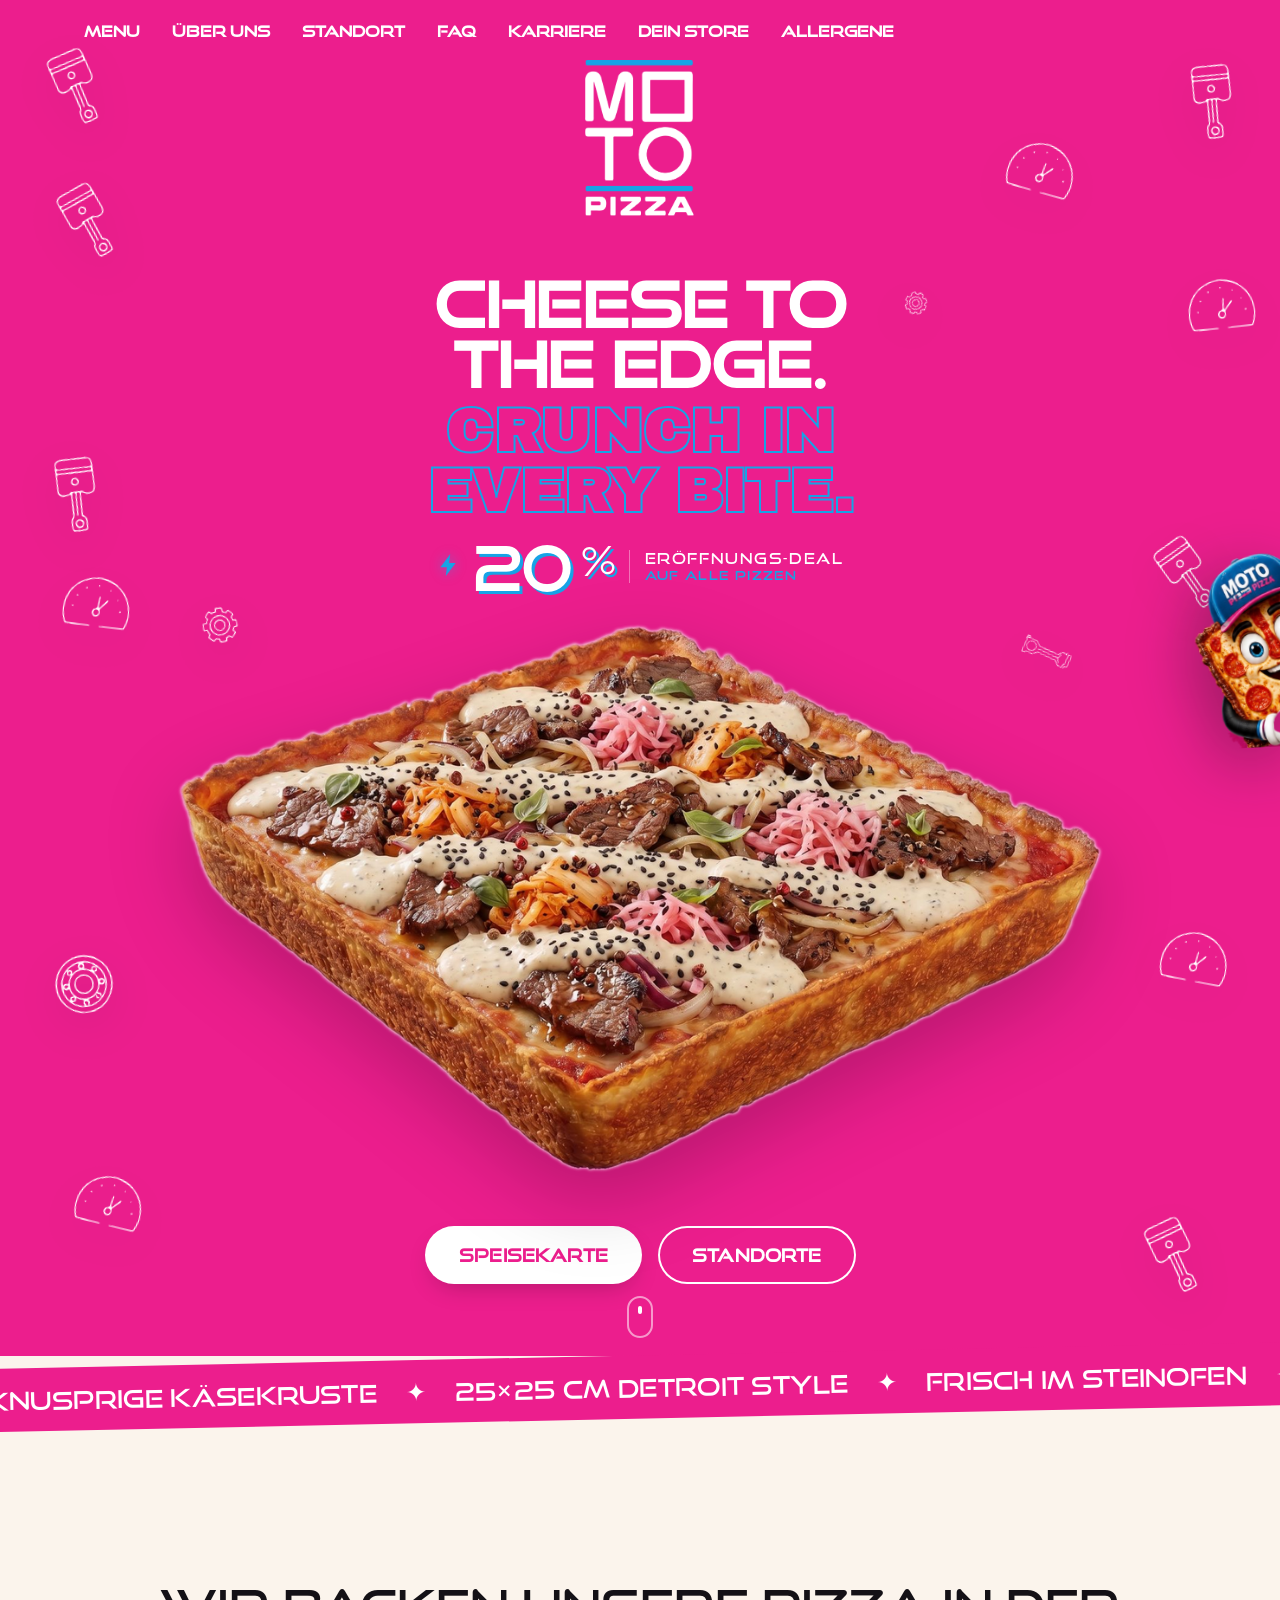
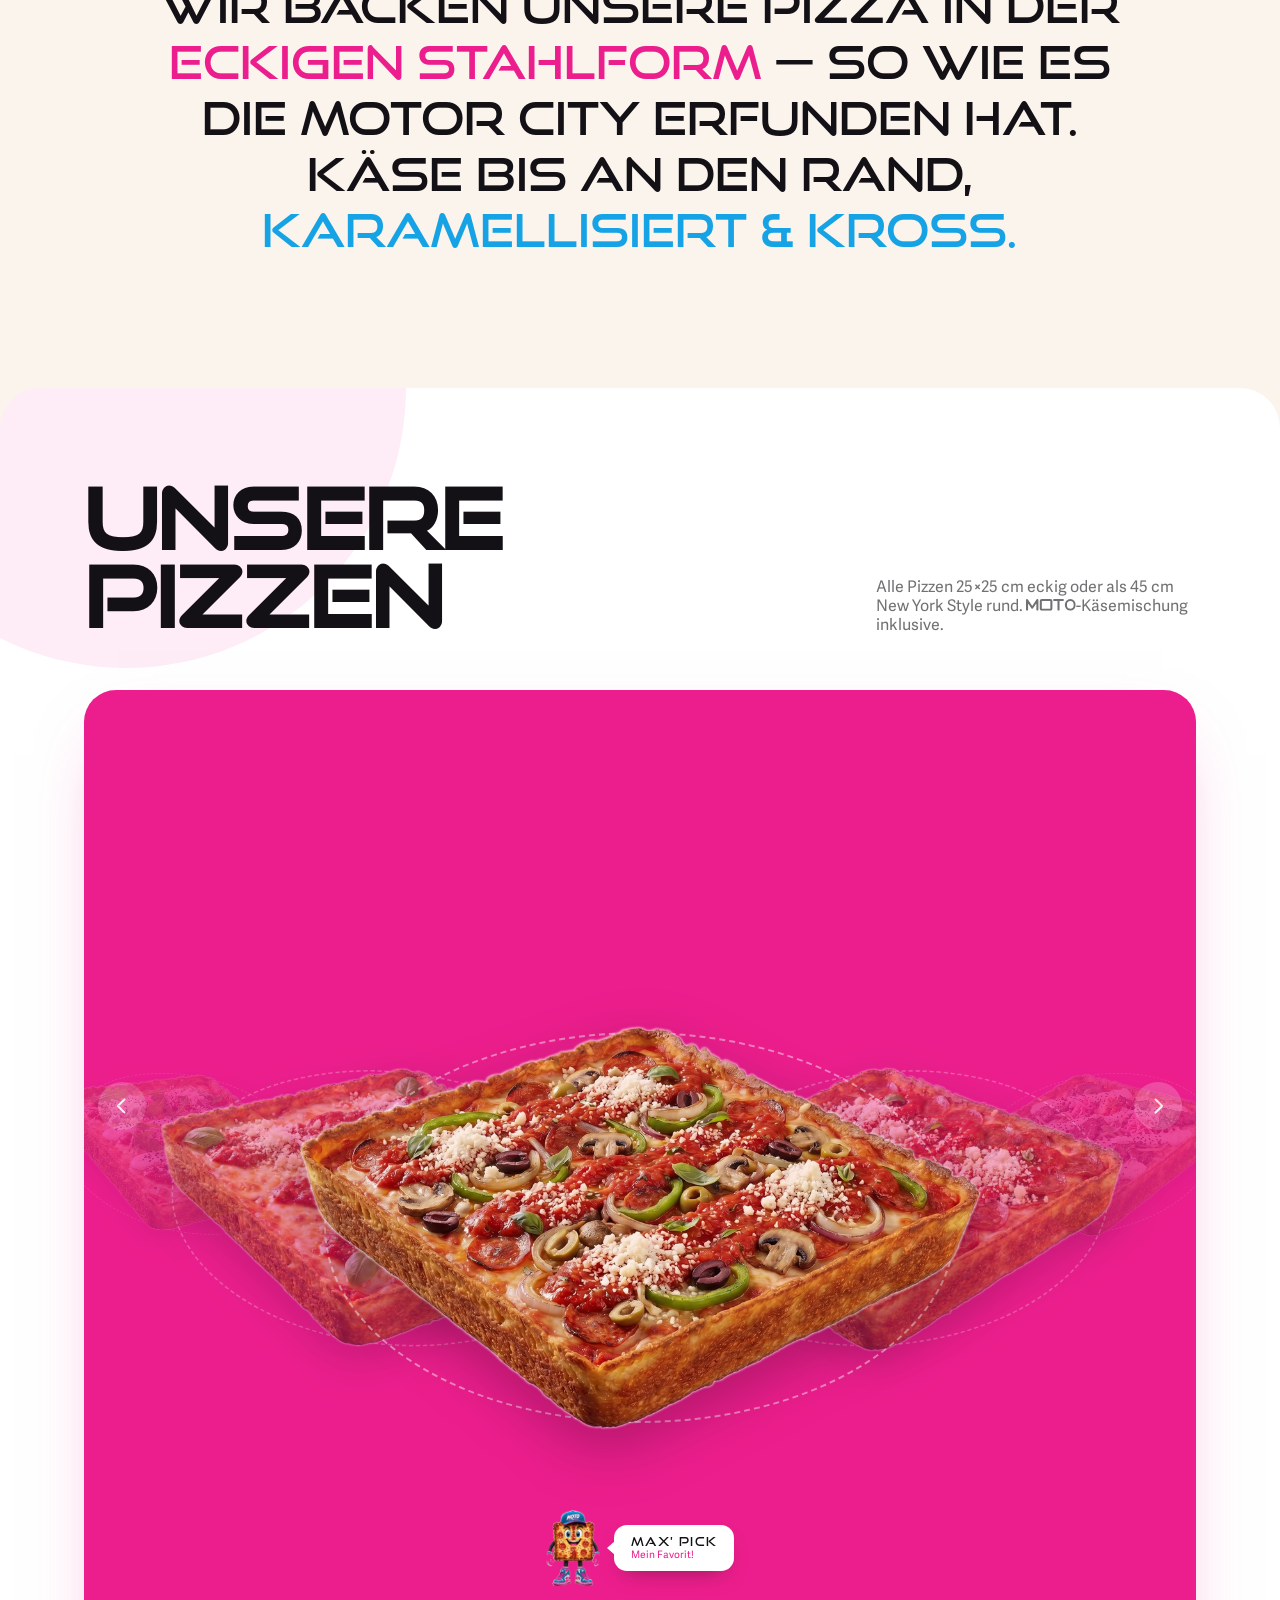
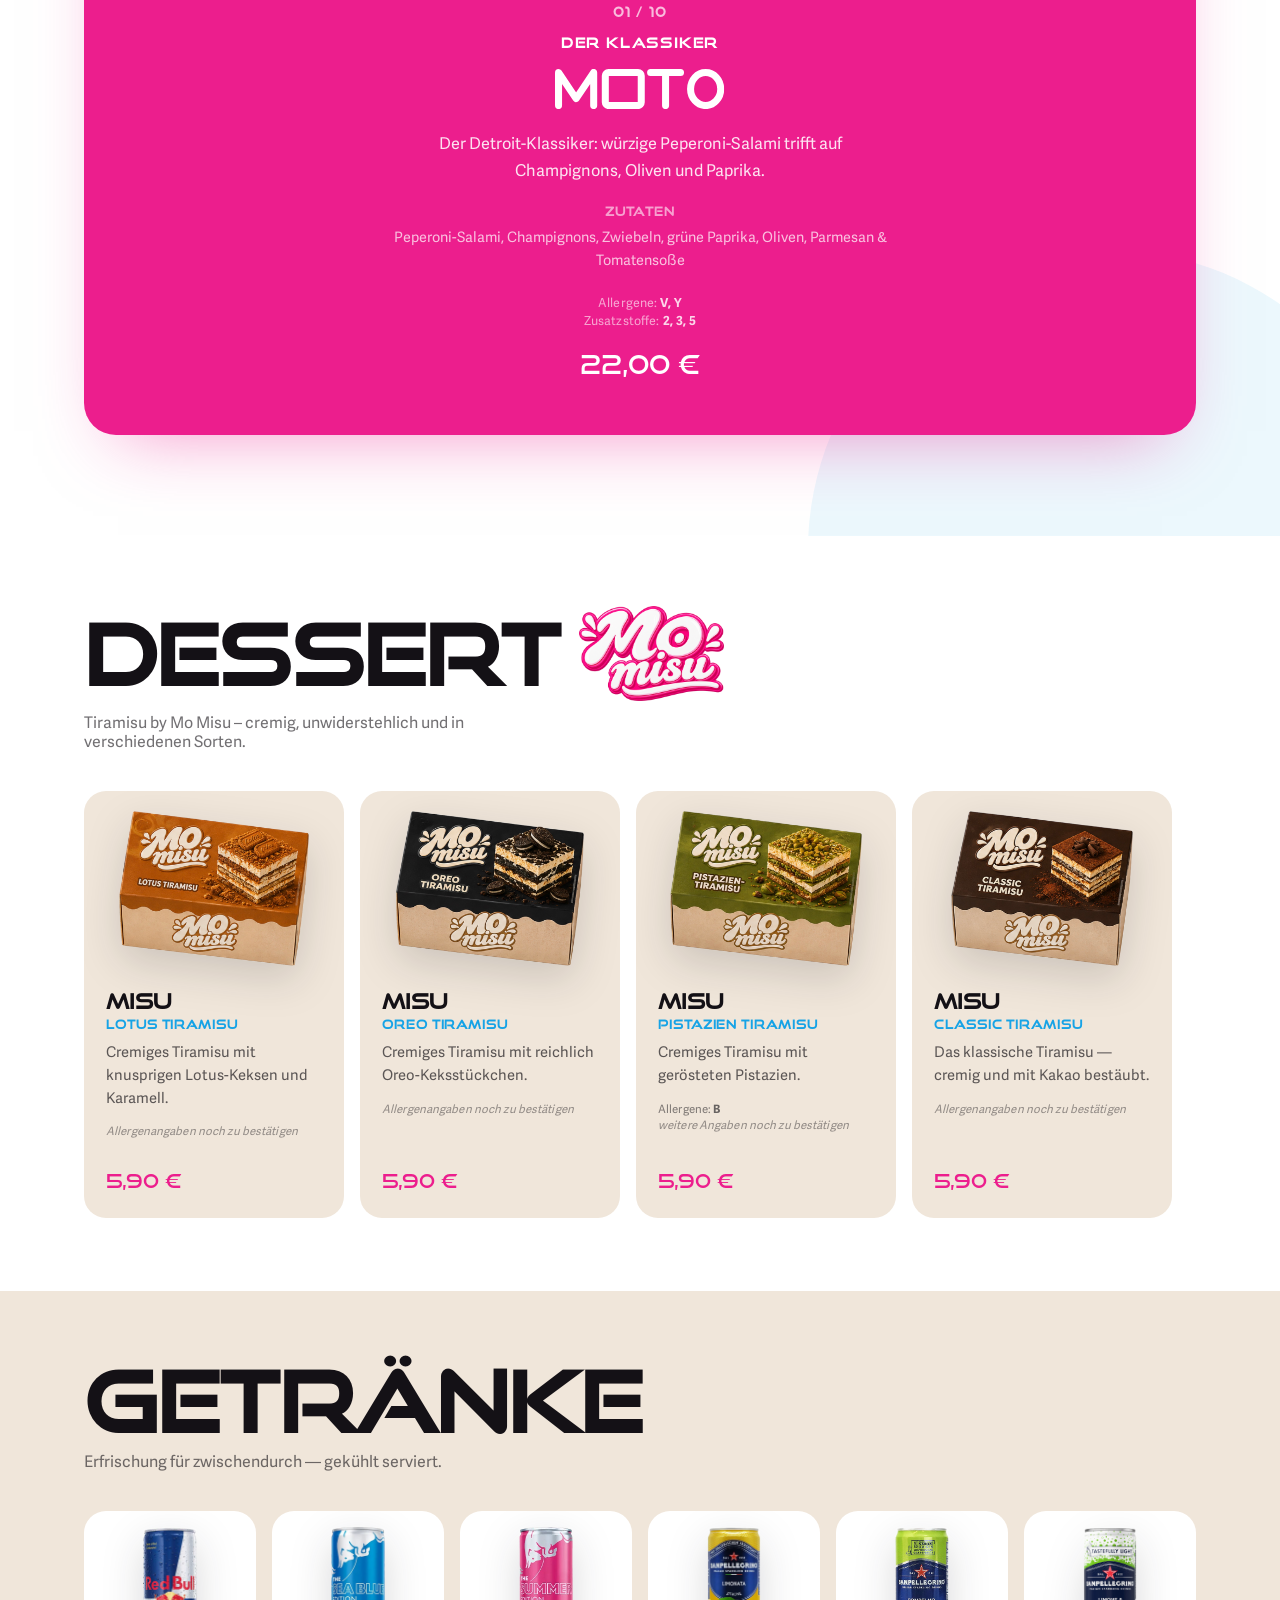
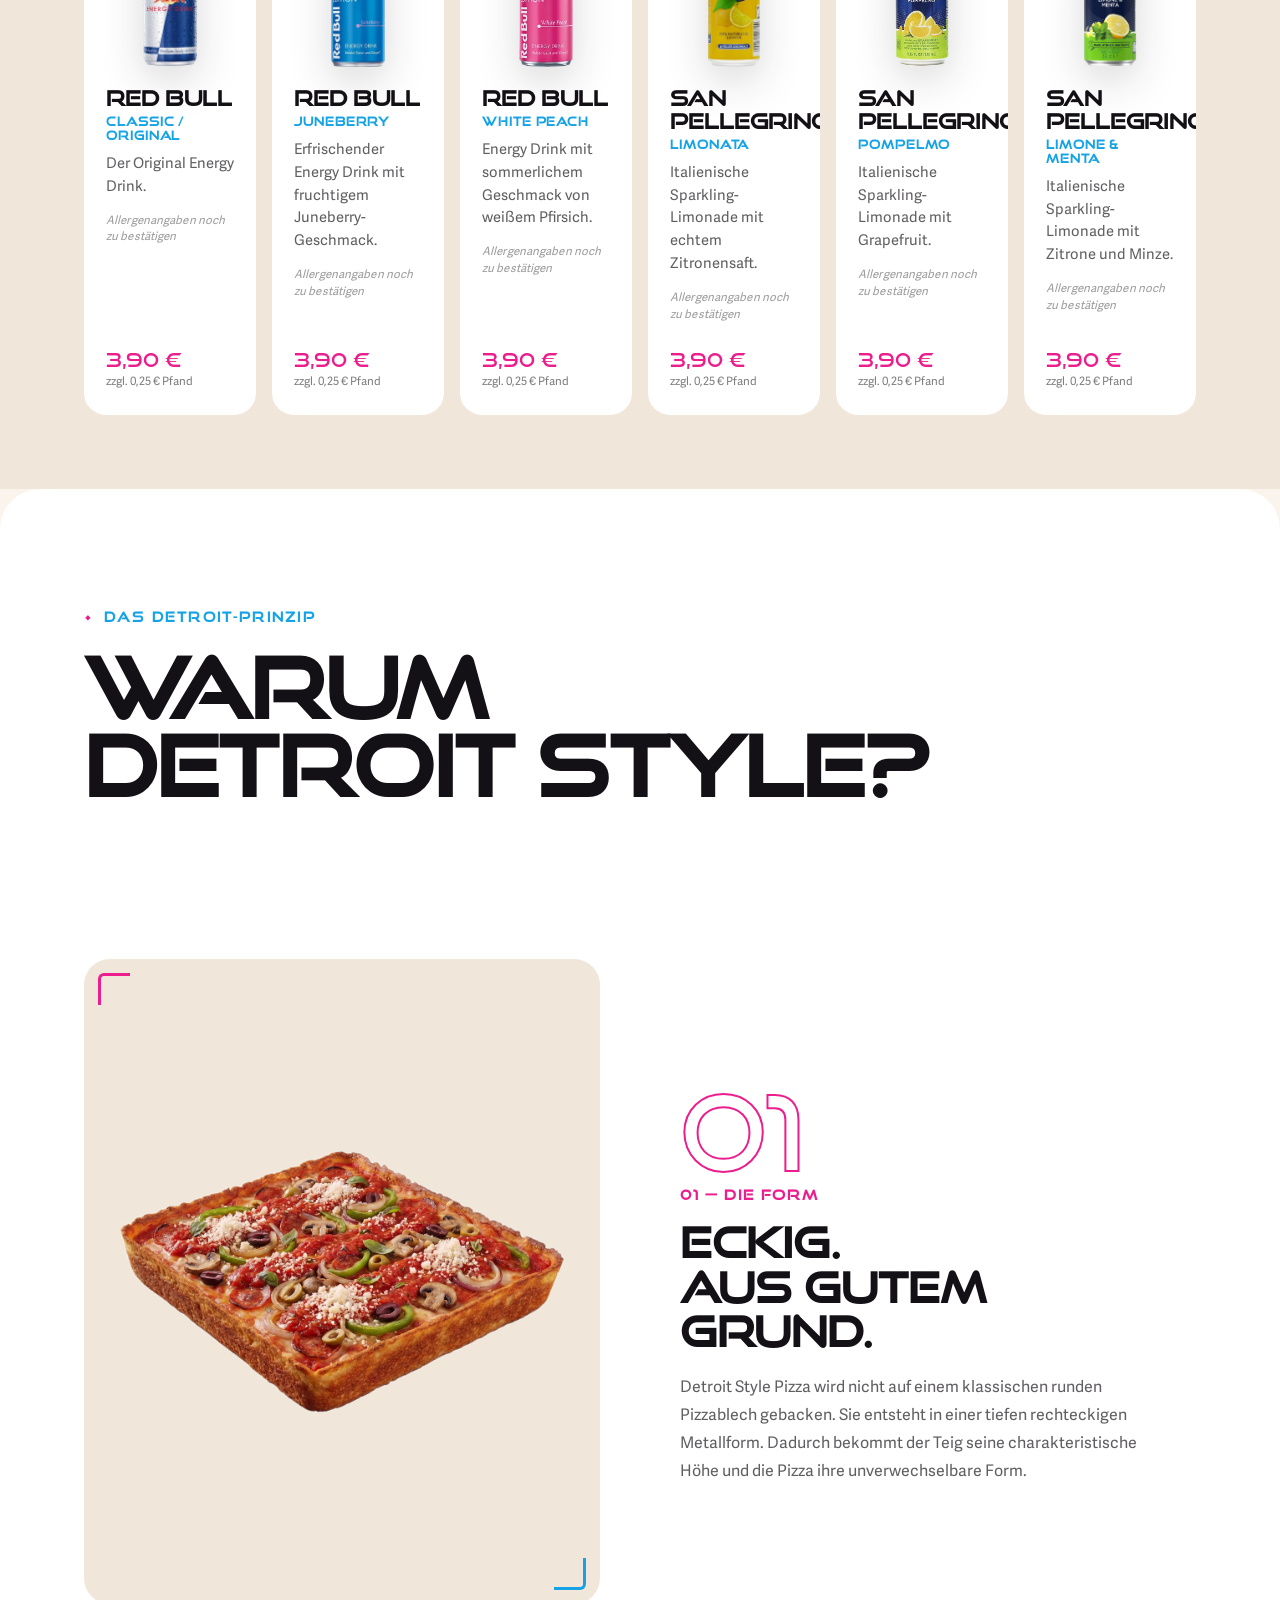
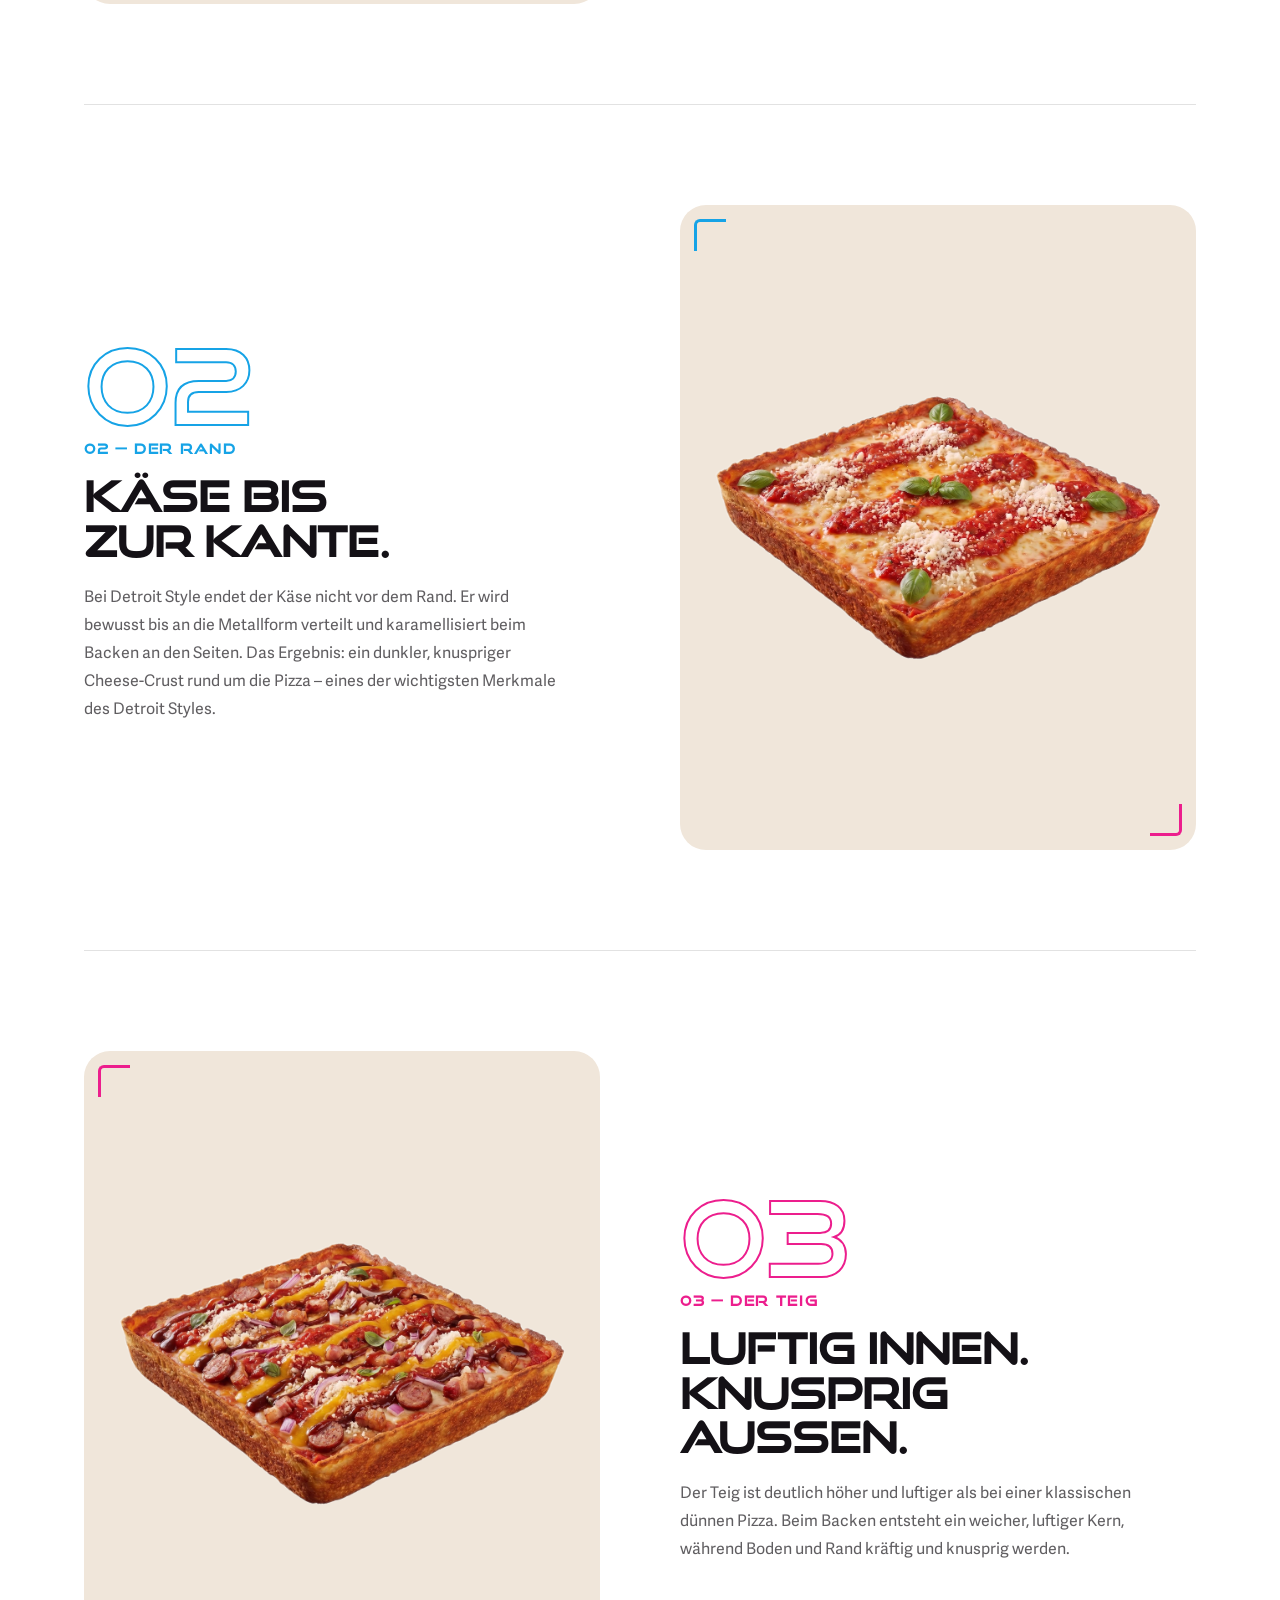
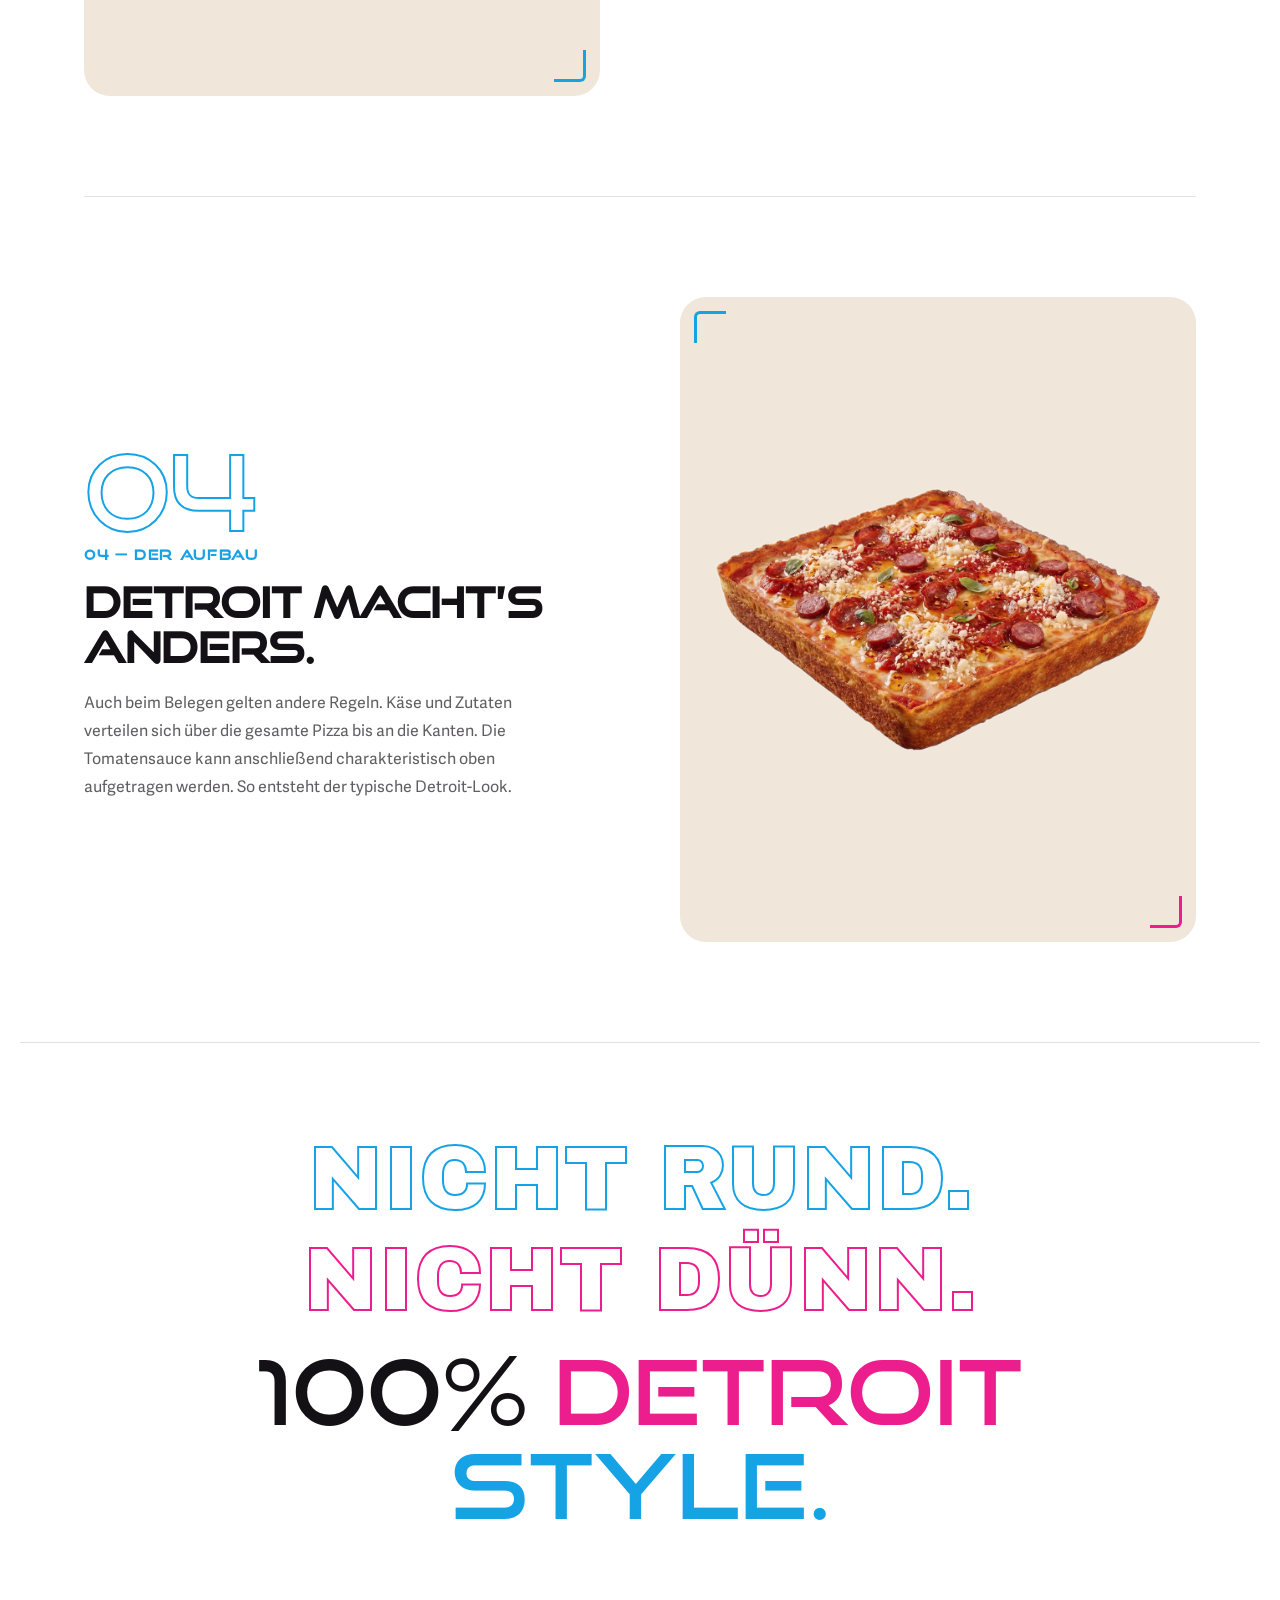
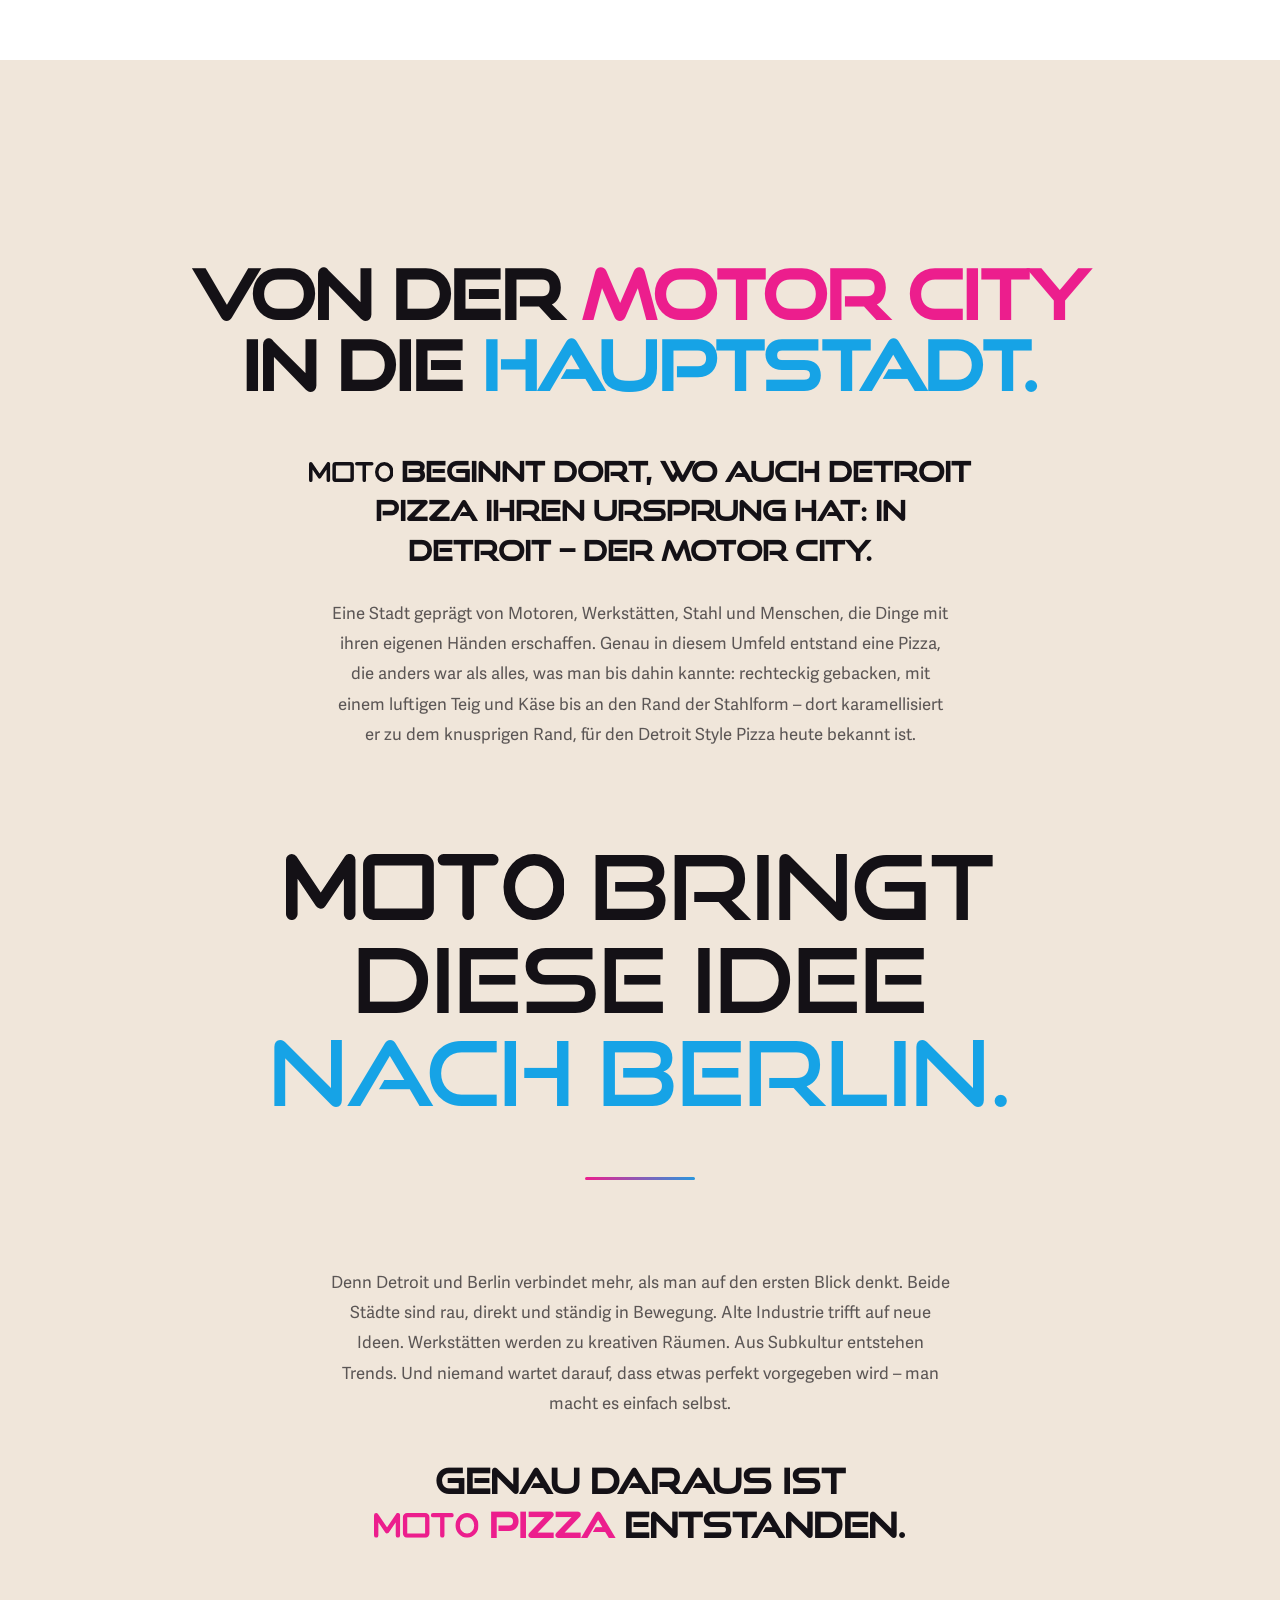
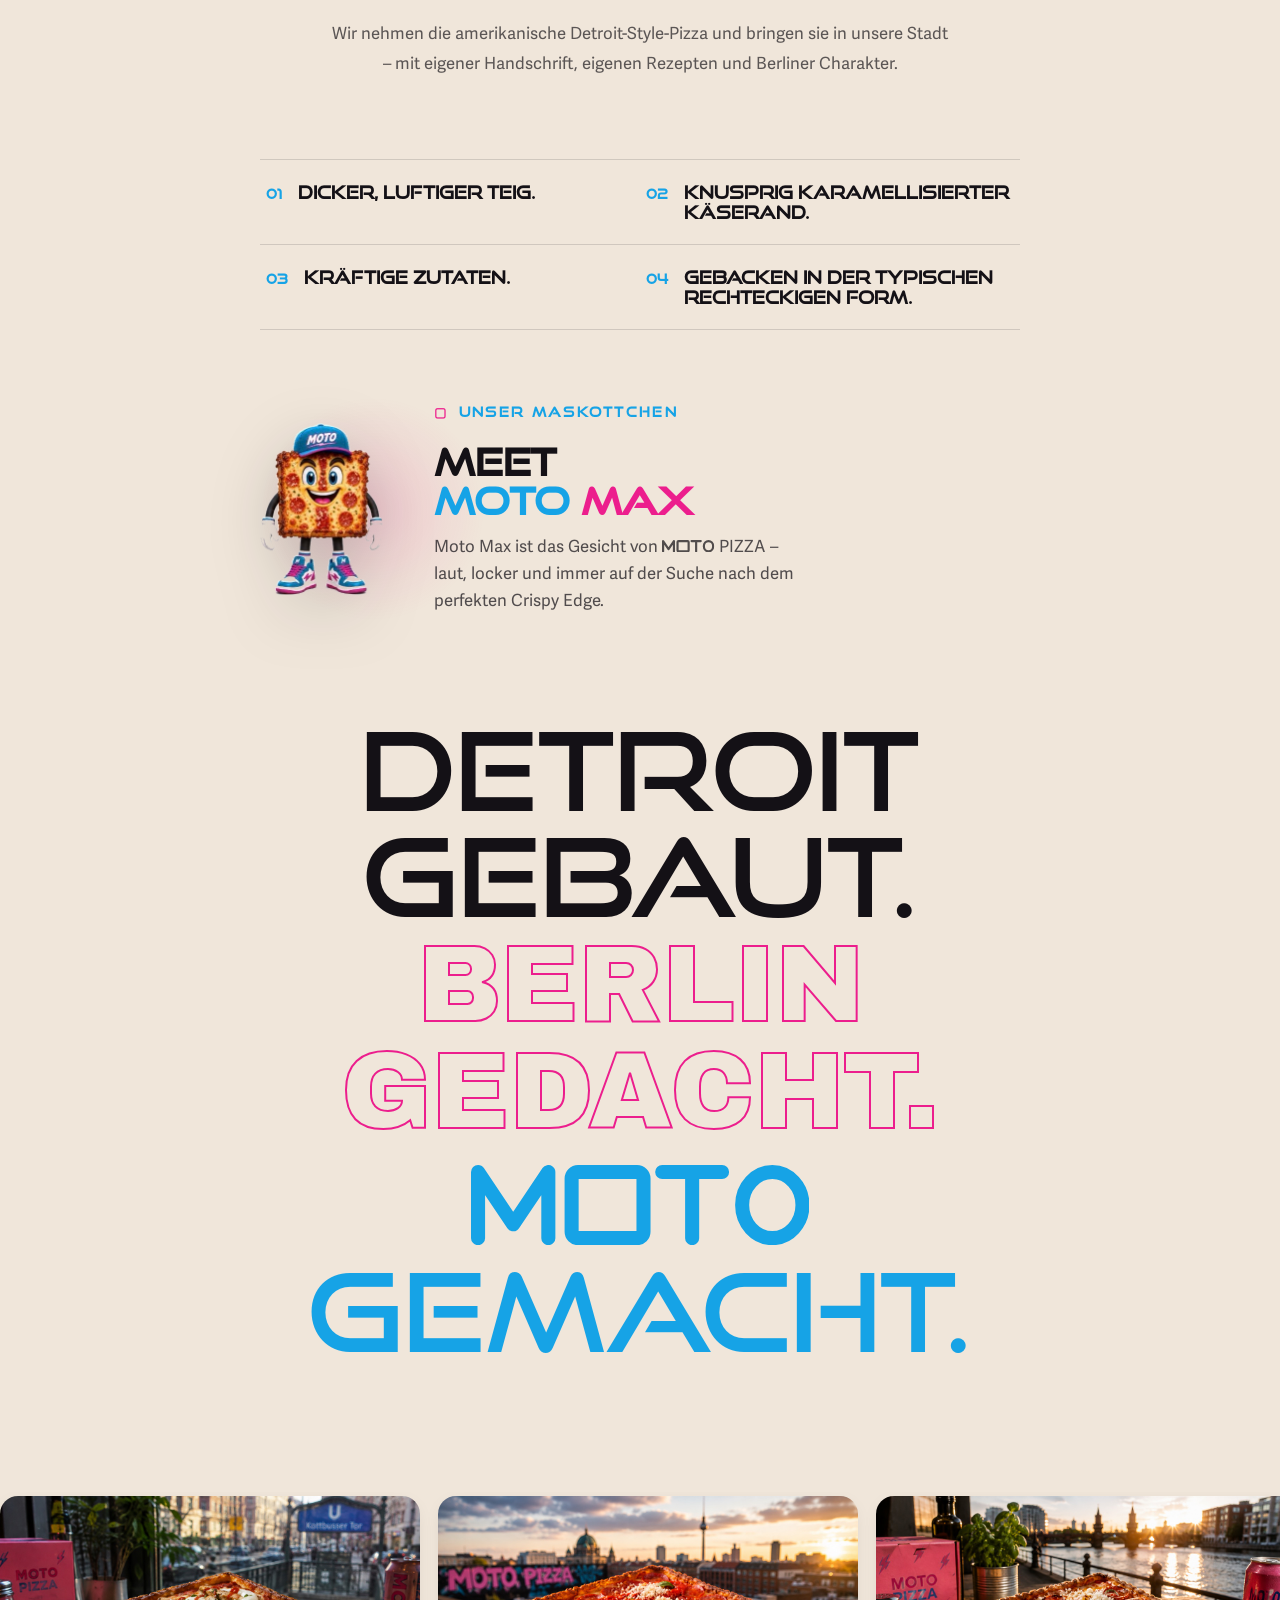
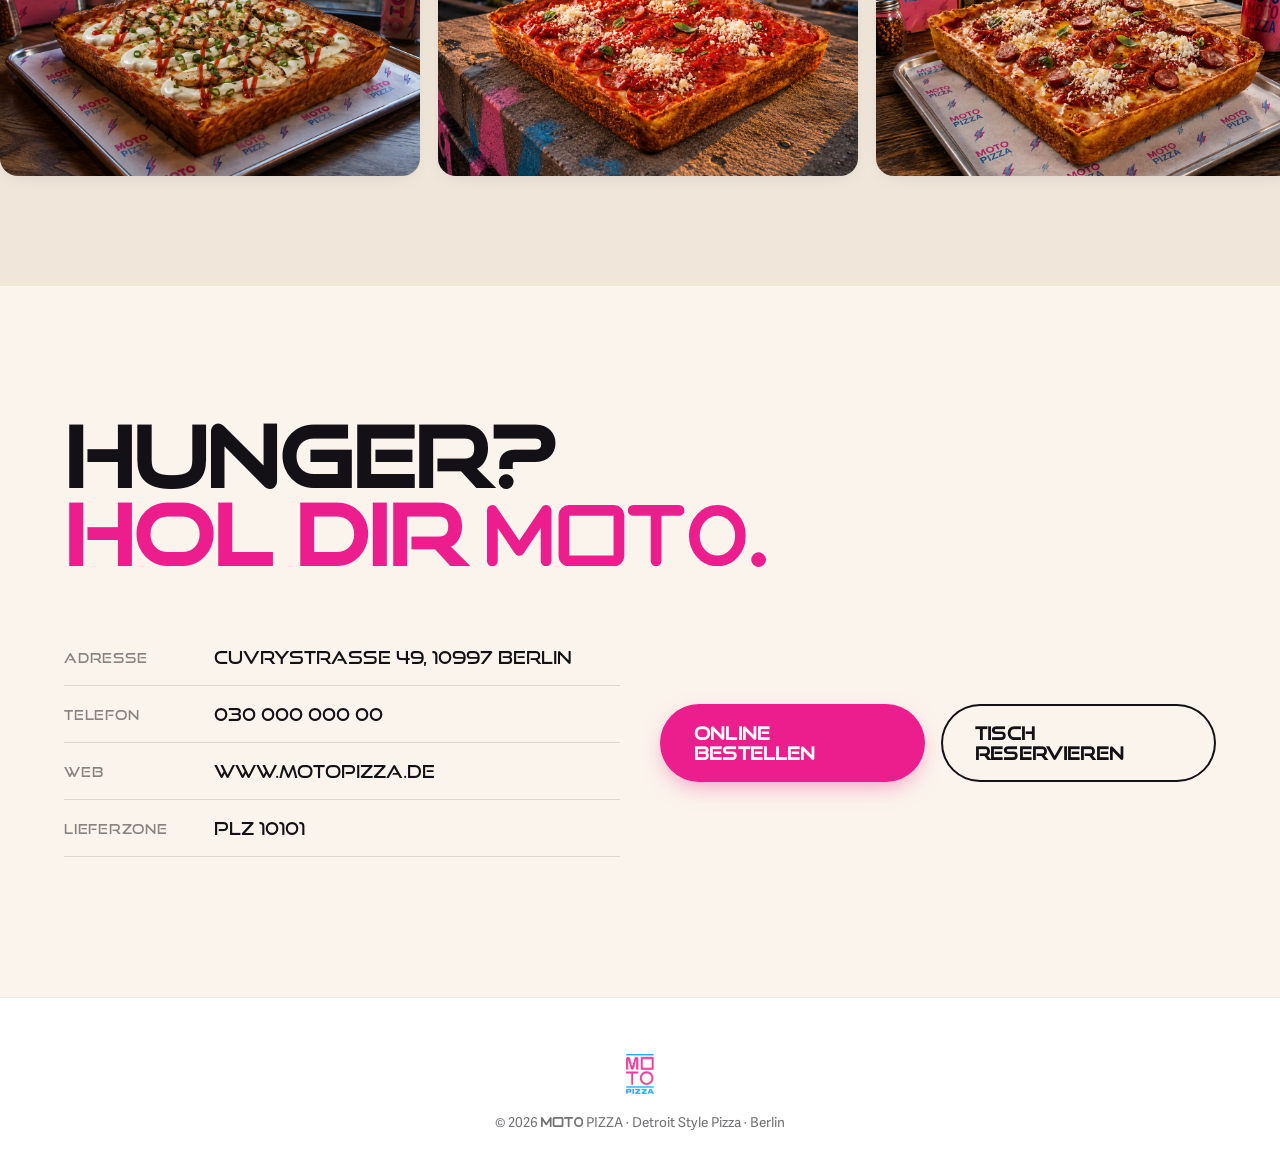
==== index.html @ 5ce0e80d "Top Seller als zentrale Markierung; Max' Pick fuehrt dorthin data/menu.js bekommt ein einziges Feld " ====
<!doctype html>
<html lang="de">
<head>
<meta charset="UTF-8" />
<meta name="viewport" content="width=device-width, initial-scale=1" />
<meta name="robots" content="noindex, nofollow" />
<title>MOTO PIZZA — Detroit Style Pizza, Berlin</title>
<link rel="icon" href="assets/images/logo.png" />

<!-- Original MOTO PIZZA brochure fonts (AdelleSansARA + Good Times) are
     loaded locally via @font-face in css/style.css — no external font
     service. -->
<link rel="stylesheet" href="css/style.css" />
</head>
<body>

<!-- ==========================================================================
     MOTO WORDMARK
     The brand's geometric logotype: monoline M, square O, T, circle O — the
     same construction as the printed MOTO mark. Defined once here and
     instanced with <use> wherever the word MOTO appears as copy, so every
     occurrence is drawn instead of typeset. Strokes use currentColor and the
     instance is sized in em (see .moto-mark in css/style.css), so each one
     inherits the colour and scale of whatever text surrounds it.
     ONE cut, used everywhere — no per-context variants. The mark is a logo,
     so it has to read identically in every position; only its overall size
     changes with the surrounding text.
     Coordinate system: cap height = 100 units (the OUTER contour spans the
     full 0–100, so the mark is exactly as tall as a capital letter), stroke
     centre lines inset by half the stroke.
     Proportions are taken from the supplied reference artwork, measured
     against its cap height: M 1.052, square O 1.072, T 0.922, circle O 0.928
     wide; gaps 0.115 / 0.058 / 0.075. That totals an aspect of 4.22 — the
     tight spacing of the reference, not letters strung out across a line.
     Stroke width 17.54 is the measured stem width of Good Times relative to
     its cap height (51/290.8) — the face that sets every headline, nav item,
     button and price here — so the mark carries real weight instead of
     reading as a thin outline.
     ========================================================================== -->
<svg width="0" height="0" style="position:absolute" aria-hidden="true" focusable="false">
  <defs>
    <symbol id="moto-wordmark" viewBox="0 0 422 100">
      <g fill="none" stroke="currentColor" stroke-width="17.54" stroke-linecap="round" stroke-linejoin="round">
        <!-- M: vertical outer stems, V dipping to 74% of cap height -->
        <path d="M8.77 91.23 V8.77 L52.6 74 L96.43 8.77 V91.23" />
        <!-- O as a rounded square -->
        <rect x="125.47" y="8.77" width="89.66" height="82.46" rx="8" />
        <!-- T: top bar + centred stem -->
        <path d="M238.47 8.77 H313.13 M275.8 8.77 V91.23" />
        <!-- O as a circle -->
        <ellipse cx="375.8" cy="50" rx="37.63" ry="41.23" />
      </g>
    </symbol>
  </defs>
</svg>

<!-- ==========================================================================
     NAV
     ========================================================================== -->
<header class="nav" data-section="nav">
  <div class="nav__inner">
    <nav class="nav__links" aria-label="Hauptnavigation">
      <a href="#menu">Menu</a>
      <a href="#about">Über uns</a>
      <a href="#order">Standort</a>
      <a href="faq.html">FAQ</a>
      <a href="karriere.html">Karriere</a>
      <a href="dein-store.html">Dein Store</a>
      <!-- short label here on purpose: the full "Allergene & Zusatzstoffe"
           would push this bar to two rows on narrower desktops. The burger
           menu and the page itself carry the full name. Same shortening the
           other desktop links already use. -->
      <a href="allergene.html" title="Allergene &amp; Zusatzstoffe">Allergene</a>
    </nav>

    <button class="nav__burger" aria-label="Menü öffnen" aria-expanded="false" id="burgerBtn">
      <span></span><span></span><span></span>
    </button>
  </div>

  <div class="nav__mobile" id="mobileMenu">
    <a href="#menu">Menu</a>
    <a href="#about">Über uns</a>
    <a href="#order">Standort</a>
    <a href="faq.html">FAQ</a>
    <a href="karriere.html">Karriere</a>
    <a href="dein-store.html">Dein Store</a>
    <a href="allergene.html">Allergene &amp; Zusatzstoffe</a>
  </div>
</header>

<main id="top">

  <!-- ==========================================================================
       HERO
       ========================================================================== -->
  <section class="hero" data-section="hero">
    <!-- shared line-art icon set for the hero's decorative MOTO/mechanic pattern
         (see assets/source reference sheet) — defined once, instanced via
         <use> in each .hero__topping below so the markup below stays short.
         All white line-art, no fill except small accent dots, to match the
         reference sheet's pink-background/white-icon look. -->
    <svg width="0" height="0" style="position:absolute" aria-hidden="true">
      <defs>
        <!-- piston (Kolben) — traced 1:1 from the user's reference photo; scaled
             by geometric-mean-of-bbox (not just max-dimension) so its visual
             weight matches the other 4 icons despite the tall/narrow shape -->
        <g id="icon-piston" fill="var(--white)">
          <path d="M 57.90,9.25 C 57.64,9.28 56.77,9.50 55.96,9.76 C 53.31,10.55 49.91,11.48 48.22,11.88 C 47.31,12.09 46.35,12.36 46.10,12.45 C 45.84,12.56 45.01,12.82 44.25,13.01 C 43.50,13.21 42.50,13.52 42.04,13.71 C 41.58,13.89 40.47,14.17 39.55,14.30 C 38.65,14.43 37.48,14.70 36.97,14.93 C 36.47,15.15 35.73,15.39 35.33,15.46 C 34.39,15.64 31.58,16.57 30.88,16.94 C 30.59,17.10 30.24,17.23 30.11,17.23 C 29.83,17.23 28.39,18.19 27.99,18.65 C 27.82,18.83 27.42,19.48 27.06,20.09 C 26.49,21.12 26.46,21.31 26.49,22.78 C 26.51,23.96 26.62,24.62 26.90,25.27 C 27.12,25.75 27.34,26.49 27.40,26.89 C 27.56,28.20 27.88,29.47 28.15,30.01 C 28.30,30.29 28.61,31.28 28.85,32.22 C 29.09,33.16 29.50,34.55 29.76,35.30 C 30.02,36.06 30.44,37.52 30.70,38.53 C 30.96,39.54 31.44,41.20 31.73,42.22 C 32.04,43.23 32.41,44.63 32.58,45.35 C 32.73,46.05 33.02,47.10 33.22,47.66 C 33.41,48.21 33.74,49.35 33.92,50.20 C 34.13,51.03 34.42,52.03 34.61,52.42 C 35.01,53.26 36.56,54.76 37.32,55.03 C 37.63,55.16 38.02,55.31 38.18,55.40 C 38.90,55.77 40.60,55.83 41.65,55.49 C 43.11,55.05 44.25,54.52 44.25,54.30 C 44.25,54.20 44.42,54.11 44.62,54.11 C 45.14,54.11 46.32,53.50 47.05,52.84 C 48.16,51.90 48.49,51.79 48.88,52.29 C 49.60,53.21 50.13,54.63 50.43,56.32 C 50.60,57.28 50.91,58.48 51.09,59.00 C 51.30,59.50 51.59,60.58 51.74,61.40 C 51.89,62.21 52.26,63.65 52.57,64.59 C 52.86,65.53 53.10,66.47 53.10,66.71 C 53.12,66.93 53.25,67.44 53.40,67.85 C 53.56,68.26 53.93,69.58 54.23,70.78 C 54.52,72.00 54.91,73.14 55.06,73.31 C 55.45,73.73 55.45,75.67 55.08,76.37 C 54.93,76.65 54.67,77.13 54.50,77.44 C 54.34,77.73 54.21,78.29 54.21,78.66 C 54.21,79.41 54.69,81.98 54.97,82.69 C 55.06,82.95 55.21,83.62 55.30,84.17 C 55.39,84.74 55.67,85.65 55.92,86.20 C 56.18,86.75 56.66,87.82 56.99,88.56 C 57.49,89.70 57.73,89.98 58.41,90.38 L 59.23,90.86 L 60.55,90.57 C 61.27,90.40 62.23,90.22 62.69,90.16 C 63.84,90.00 68.10,88.71 68.52,88.39 C 68.63,88.30 69.17,88.13 69.72,88.02 C 71.32,87.67 72.58,87.05 72.91,86.40 C 73.37,85.53 73.28,83.91 72.67,81.85 C 72.37,80.85 71.95,79.26 71.75,78.34 C 71.54,77.42 71.25,76.43 71.08,76.13 C 70.94,75.83 70.81,75.48 70.81,75.36 C 70.81,74.45 69.00,73.07 65.83,71.56 C 65.57,71.45 65.35,71.17 65.31,70.99 C 65.27,70.78 65.18,70.45 65.11,70.25 C 64.74,69.38 64.37,68.15 64.17,67.02 C 64.06,66.37 63.80,65.42 63.60,64.90 C 63.41,64.40 63.17,63.35 63.06,62.59 C 62.95,61.84 62.62,60.46 62.32,59.55 C 62.05,58.63 61.64,57.23 61.44,56.42 C 60.85,54.09 60.50,52.82 60.09,51.55 C 59.59,49.98 59.43,48.12 59.74,47.75 C 60.04,47.38 61.40,47.40 62.60,47.77 C 64.52,48.36 65.74,48.43 66.90,48.01 C 67.47,47.81 68.26,47.55 68.67,47.45 C 69.05,47.36 69.55,47.16 69.77,47.01 C 69.98,46.86 70.25,46.74 70.40,46.74 C 70.53,46.74 70.86,46.50 71.10,46.18 C 71.36,45.89 71.80,45.50 72.10,45.32 C 72.71,44.97 73.09,44.08 73.41,42.27 C 73.66,40.85 73.48,39.32 72.74,36.96 C 72.50,36.21 72.13,34.88 71.91,34.01 C 71.69,33.14 71.36,32.11 71.18,31.71 C 70.99,31.30 70.79,30.54 70.71,30.05 C 70.57,28.90 70.09,27.23 69.79,26.73 C 69.66,26.52 69.42,25.73 69.24,24.98 C 69.05,24.22 68.80,23.33 68.69,23.04 C 68.56,22.73 68.26,21.69 68.04,20.73 C 67.82,19.78 67.45,18.45 67.23,17.78 C 66.99,17.12 66.69,16.12 66.57,15.57 C 66.44,15.02 66.23,14.43 66.10,14.28 C 65.97,14.13 65.77,13.67 65.64,13.27 C 65.13,11.62 63.73,9.95 62.43,9.41 C 61.77,9.13 59.17,9.04 57.90,9.25 M 61.94,10.48 C 62.12,10.65 62.36,10.78 62.47,10.78 C 62.71,10.78 64.17,12.55 64.17,12.86 C 64.17,12.97 64.32,13.39 64.50,13.80 C 64.68,14.22 64.98,14.87 65.15,15.26 C 65.48,15.98 65.55,17.16 65.31,17.54 C 65.13,17.82 61.66,18.98 59.89,19.35 C 59.11,19.50 58.12,19.79 57.68,19.98 C 57.23,20.18 56.15,20.48 55.22,20.64 C 54.32,20.83 53.03,21.16 52.37,21.38 C 51.70,21.60 50.80,21.86 50.34,21.91 C 49.34,22.08 47.61,22.52 47.11,22.76 C 46.91,22.87 46.21,23.06 45.54,23.21 C 44.88,23.35 43.88,23.59 43.33,23.74 C 42.78,23.91 41.45,24.24 40.38,24.51 C 39.31,24.79 38.37,25.09 38.26,25.16 C 38.17,25.23 37.78,25.36 37.43,25.44 C 36.38,25.64 34.24,26.30 33.74,26.56 C 32.45,27.24 29.89,27.59 29.13,27.19 C 28.45,26.82 27.32,24.18 27.56,23.44 C 27.62,23.22 27.73,22.61 27.77,22.12 C 27.86,21.12 28.02,20.81 28.98,19.81 C 30.05,18.69 31.80,17.82 34.39,17.14 C 34.90,17.01 35.90,16.71 36.60,16.49 C 38.57,15.88 40.43,15.39 40.82,15.39 C 41.01,15.39 41.63,15.15 42.20,14.85 C 42.78,14.56 43.70,14.26 44.25,14.19 C 45.63,14.00 47.52,13.58 48.25,13.27 C 48.60,13.12 49.47,12.88 50.21,12.73 C 50.95,12.56 51.79,12.32 52.09,12.18 C 52.40,12.03 53.14,11.81 53.75,11.72 C 54.36,11.61 55.89,11.18 57.16,10.78 C 59.67,9.98 61.27,9.87 61.94,10.48 M 66.03,19.59 C 66.10,19.66 66.21,20.11 66.27,20.59 C 66.38,21.36 66.34,21.53 65.94,21.93 C 65.68,22.19 65.26,22.39 65.00,22.39 C 64.74,22.39 64.20,22.56 63.80,22.76 C 63.39,22.97 62.86,23.13 62.60,23.13 C 62.34,23.13 61.83,23.26 61.46,23.41 C 61.11,23.56 60.65,23.68 60.44,23.68 C 60.26,23.68 59.76,23.85 59.37,24.03 C 58.97,24.24 58.03,24.50 57.31,24.62 C 56.57,24.75 55.72,24.98 55.41,25.12 C 55.11,25.29 54.03,25.60 53.01,25.82 C 52.00,26.06 50.60,26.41 49.88,26.64 C 49.18,26.86 47.96,27.19 47.20,27.37 C 45.78,27.72 45.58,27.78 41.67,29.07 C 40.40,29.49 38.87,29.94 38.26,30.07 C 37.13,30.30 35.42,30.73 32.73,31.41 C 30.68,31.93 30.55,31.91 29.98,31.10 C 28.82,29.40 30.03,28.17 33.28,27.76 C 33.91,27.67 34.57,27.52 34.79,27.41 C 35.01,27.28 35.42,27.19 35.70,27.19 C 36.14,27.19 37.74,26.73 43.51,24.96 C 45.69,24.29 48.38,23.57 50.02,23.22 C 50.71,23.08 52.16,22.67 53.25,22.32 C 54.34,21.97 55.68,21.58 56.24,21.47 C 56.79,21.36 57.57,21.14 57.95,20.99 C 58.32,20.84 58.89,20.73 59.21,20.73 C 59.91,20.73 62.71,20.03 63.01,19.78 C 63.58,19.31 65.64,19.18 66.03,19.59 M 67.39,23.72 C 67.75,24.03 67.93,24.50 68.13,25.49 C 68.30,26.23 68.54,27.19 68.70,27.61 C 69.02,28.46 69.17,29.00 69.52,30.49 C 69.64,31.04 69.94,31.91 70.18,32.43 C 70.40,32.94 70.70,34.03 70.81,34.84 C 70.94,35.65 71.23,36.72 71.47,37.22 C 72.28,38.84 72.41,42.57 71.71,43.97 C 71.29,44.85 69.88,45.74 67.97,46.35 C 64.85,47.34 63.21,47.31 61.59,46.22 C 60.87,45.74 59.85,45.76 58.38,46.29 C 57.95,46.44 56.51,46.86 55.15,47.21 C 53.79,47.57 52.59,47.92 52.48,48.01 C 52.14,48.27 49.93,48.95 49.43,48.95 C 48.77,48.97 48.11,49.61 47.57,50.76 C 47.11,51.79 46.65,52.14 45.08,52.64 C 44.68,52.77 44.18,52.99 43.98,53.12 C 43.77,53.25 42.94,53.56 42.13,53.84 C 40.21,54.48 39.09,54.41 37.63,53.50 C 36.17,52.60 35.57,51.60 34.94,49.08 C 34.64,47.93 34.35,46.88 34.28,46.74 C 34.18,46.59 33.91,45.63 33.65,44.61 C 33.41,43.60 33.04,42.44 32.82,42.03 C 32.62,41.65 32.45,41.02 32.45,40.65 C 32.45,39.97 31.97,38.12 31.71,37.79 C 31.49,37.50 30.97,35.03 30.97,34.21 C 30.97,33.35 31.34,33.02 32.54,32.81 C 32.95,32.74 33.54,32.54 33.83,32.35 C 34.15,32.17 34.92,31.96 35.58,31.89 C 36.25,31.84 37.21,31.63 37.71,31.43 C 38.54,31.13 40.05,30.73 41.85,30.32 C 44.64,29.71 47.28,28.98 48.00,28.63 C 48.38,28.44 49.58,28.11 50.67,27.91 C 51.76,27.70 52.79,27.45 52.97,27.35 C 53.16,27.24 53.75,27.11 54.27,27.06 C 54.80,27.00 55.48,26.82 55.78,26.65 C 56.09,26.47 57.29,26.06 58.45,25.73 C 59.61,25.40 60.77,25.03 61.03,24.88 C 61.29,24.75 62.45,24.42 63.61,24.16 C 64.78,23.89 65.86,23.59 66.01,23.50 C 66.47,23.22 66.90,23.30 67.39,23.72 M 57.70,48.40 C 58.16,48.63 58.54,49.78 59.10,52.45 C 59.35,53.72 59.67,55.16 59.82,55.68 C 59.96,56.18 60.17,56.90 60.26,57.25 C 60.37,57.60 60.53,58.41 60.66,59.05 C 60.77,59.68 61.01,60.55 61.20,60.99 C 61.38,61.41 61.68,62.50 61.86,63.42 C 62.03,64.33 62.32,65.32 62.51,65.64 C 62.69,65.93 63.01,67.15 63.21,68.31 C 63.96,72.53 64.26,72.94 67.04,73.64 C 68.74,74.08 70.36,76.74 70.79,79.80 C 70.90,80.59 71.19,81.72 71.45,82.31 C 71.89,83.40 72.08,84.83 71.84,85.57 C 71.71,86.00 70.86,86.40 69.15,86.86 C 68.48,87.05 67.65,87.38 67.30,87.62 C 66.86,87.91 66.40,88.04 65.77,88.04 C 65.27,88.04 64.61,88.15 64.30,88.30 C 62.93,88.91 61.60,89.22 60.48,89.22 C 58.05,89.20 57.62,88.58 56.31,82.79 C 55.41,78.75 55.41,78.82 55.96,77.61 C 56.24,77.00 56.50,76.26 56.55,75.96 C 56.68,75.19 56.15,71.69 55.70,70.39 C 55.50,69.80 54.95,67.85 54.49,66.02 C 54.03,64.22 53.56,62.58 53.45,62.39 C 53.36,62.21 53.20,61.56 53.08,60.99 C 52.85,59.66 52.51,58.65 52.00,57.65 C 51.78,57.23 51.52,56.29 51.43,55.55 C 51.33,54.81 51.09,53.82 50.89,53.34 C 50.69,52.86 50.50,51.97 50.47,51.33 C 50.43,50.00 50.80,49.56 52.13,49.37 C 52.85,49.28 52.92,49.32 53.44,50.04 C 53.99,50.79 54.32,51.83 54.58,53.65 C 54.65,54.15 54.84,54.94 55.00,55.40 C 55.15,55.86 55.43,56.90 55.59,57.71 C 55.76,58.52 56.02,59.51 56.15,59.92 C 56.28,60.33 56.53,61.29 56.70,62.04 C 56.88,62.80 57.18,63.96 57.36,64.62 C 57.55,65.29 57.75,66.12 57.81,66.47 C 57.86,66.82 57.99,67.28 58.06,67.48 C 58.60,68.83 58.91,70.10 59.08,71.52 C 59.30,73.29 59.61,73.79 60.18,73.31 C 60.72,72.87 60.46,70.47 59.67,68.50 C 59.54,68.15 59.28,67.08 59.11,66.14 C 58.95,65.19 58.69,64.16 58.56,63.83 C 58.23,63.04 57.58,60.82 57.44,59.92 C 57.36,59.51 57.20,58.92 57.07,58.63 C 56.94,58.32 56.70,57.34 56.53,56.44 C 56.37,55.53 56.09,54.55 55.92,54.24 C 55.67,53.71 55.26,51.92 55.02,50.02 C 54.89,49.08 55.08,48.67 55.78,48.40 C 56.29,48.17 57.31,48.17 57.70,48.40 M 50.80,33.22 C 49.40,33.53 48.64,33.92 47.96,34.66 C 47.11,35.58 46.94,36.21 47.05,38.05 C 47.13,39.47 47.68,40.34 49.10,41.18 C 51.52,42.64 55.32,40.41 55.32,37.52 C 55.32,35.91 54.97,35.14 53.86,34.27 C 53.29,33.83 52.53,33.37 52.18,33.27 C 51.50,33.09 51.41,33.07 50.80,33.22 M 52.42,34.86 C 53.44,35.34 54.06,36.48 53.97,37.66 C 53.88,39.05 53.01,39.89 51.39,40.19 C 50.15,40.43 48.59,39.30 48.38,38.03 C 48.23,37.22 48.94,35.21 49.49,34.84 C 49.99,34.47 51.65,34.49 52.42,34.86 M 62.07,76.96 C 60.41,77.53 59.00,79.52 59.00,81.28 C 59.00,83.78 61.70,86.44 63.95,86.14 C 64.92,86.01 67.12,85.06 67.34,84.63 C 68.54,82.51 68.50,79.47 67.27,78.18 C 65.94,76.76 63.96,76.30 62.07,76.96 M 64.39,78.29 C 66.21,78.69 66.93,79.73 66.93,81.96 C 66.93,82.99 66.80,83.19 65.74,83.89 C 64.59,84.61 63.32,84.87 62.66,84.50 C 61.88,84.10 60.52,82.38 60.37,81.68 C 60.13,80.33 61.00,78.82 62.23,78.45 C 62.64,78.32 63.06,78.20 63.15,78.18 C 63.26,78.14 63.36,78.10 63.37,78.10 C 63.39,78.08 63.85,78.18 64.39,78.29"/>
        </g>
        <!-- speedometer (Tacho) — traced 1:1 from the user's reference photo,
             geometric-mean scaled to match the other icons' visual weight -->
        <g id="icon-speedo" fill="var(--white)">
          <path d="M 48.61,23.45 C 47.94,23.54 46.67,23.72 45.79,23.86 C 44.92,24.02 43.47,24.21 42.59,24.30 C 41.58,24.41 40.65,24.62 40.03,24.90 C 39.50,25.15 38.60,25.48 38.02,25.64 C 35.84,26.28 31.06,28.58 30.35,29.33 C 30.10,29.60 29.40,30.09 28.76,30.45 C 28.14,30.78 27.23,31.52 26.73,32.05 C 24.86,34.07 21.93,36.98 21.57,37.18 C 21.36,37.28 20.92,37.92 20.60,38.57 C 20.27,39.22 19.58,40.36 19.07,41.08 C 18.55,41.79 18.10,42.58 18.04,42.85 C 17.97,43.09 17.72,43.66 17.48,44.10 C 16.95,45.02 16.56,45.99 16.56,46.45 C 16.56,46.64 16.40,46.98 16.21,47.23 C 16.01,47.47 15.85,47.81 15.85,47.97 C 15.85,48.13 15.69,48.71 15.50,49.27 C 15.31,49.82 15.15,50.51 15.15,50.81 C 15.15,51.09 15.08,51.34 15.00,51.34 C 14.74,51.34 14.46,53.37 14.16,57.38 C 13.87,61.30 13.87,61.44 14.25,64.71 C 14.53,67.32 14.74,68.47 15.23,69.99 C 15.57,71.05 15.85,72.06 15.85,72.23 C 15.85,72.43 16.01,72.76 16.21,73.01 C 16.40,73.26 16.56,73.63 16.56,73.84 C 16.58,74.58 17.49,75.96 18.24,76.33 C 18.93,76.67 19.26,76.68 31.48,76.65 C 44.18,76.61 44.99,76.56 44.99,75.96 C 44.99,75.41 44.22,75.38 31.91,75.36 C 19.81,75.32 19.46,75.32 18.91,74.97 C 18.59,74.78 18.33,74.53 18.33,74.42 C 18.33,74.32 18.22,74.11 18.08,73.96 C 17.30,73.10 15.59,66.78 15.31,63.70 C 15.11,61.62 15.15,61.12 15.66,54.52 C 15.82,52.66 16.29,50.74 17.18,48.60 C 17.49,47.83 17.83,46.82 17.95,46.36 C 18.06,45.90 18.43,45.05 18.77,44.47 C 19.10,43.89 19.38,43.30 19.38,43.16 C 19.38,43.02 19.61,42.56 19.91,42.14 C 20.20,41.71 20.44,41.29 20.44,41.20 C 20.44,41.10 20.66,40.81 20.90,40.55 C 21.17,40.28 21.47,39.91 21.57,39.72 C 22.21,38.66 23.80,36.36 23.94,36.31 C 24.03,36.28 24.61,35.67 25.23,35.00 C 25.85,34.31 26.91,33.40 27.60,32.94 C 28.27,32.50 29.19,31.79 29.63,31.38 C 30.41,30.66 31.01,30.29 33.28,29.12 C 33.92,28.80 34.54,28.43 34.66,28.31 C 34.80,28.19 35.26,28.03 35.70,27.97 C 36.16,27.90 36.69,27.75 36.92,27.59 C 37.13,27.44 37.95,27.13 38.72,26.88 C 39.50,26.61 40.38,26.26 40.68,26.07 C 41.62,25.50 49.16,24.41 51.26,24.55 C 52.50,24.62 56.15,25.27 56.46,25.45 C 56.54,25.50 57.36,25.71 58.27,25.91 C 61.86,26.65 65.76,28.24 67.55,29.63 C 67.92,29.94 68.89,30.54 69.72,30.99 C 70.55,31.44 71.41,32.00 71.66,32.25 C 71.91,32.51 72.61,33.10 73.22,33.59 C 73.82,34.07 74.31,34.53 74.31,34.62 C 74.31,34.69 74.77,35.25 75.33,35.87 C 76.62,37.32 77.61,38.57 77.98,39.24 C 78.14,39.52 78.34,39.81 78.39,39.86 C 79.13,40.44 81.02,43.53 81.02,44.13 C 81.02,44.28 81.18,44.61 81.37,44.86 C 81.87,45.48 82.19,46.27 82.52,47.72 C 82.68,48.41 82.96,49.24 83.18,49.57 C 83.37,49.91 83.60,50.70 83.69,51.34 C 83.88,53.02 84.32,55.54 84.45,55.74 C 84.62,56.00 84.82,59.31 84.82,61.58 C 84.80,63.16 84.73,63.88 84.43,64.76 C 84.09,65.79 83.94,66.62 83.58,68.91 C 83.51,69.30 83.28,70.03 83.03,70.54 C 82.81,71.03 82.61,71.56 82.61,71.69 C 82.61,72.20 81.80,74.26 81.41,74.76 L 80.99,75.27 L 68.16,75.36 C 61.10,75.41 55.18,75.52 55.01,75.61 C 54.60,75.80 54.71,76.10 55.29,76.38 C 55.66,76.56 58.36,76.61 68.16,76.63 C 81.64,76.63 81.94,76.61 82.31,75.73 C 82.42,75.48 82.63,75.11 82.81,74.92 C 83.60,73.96 85.42,67.22 85.72,64.14 C 85.77,63.46 85.90,62.78 85.98,62.63 C 86.25,62.13 85.60,54.84 85.01,51.66 C 84.77,50.28 84.27,48.76 83.99,48.43 C 83.92,48.34 83.85,48.13 83.85,47.97 C 83.85,47.47 83.16,45.51 82.81,45.02 C 82.63,44.75 82.35,44.10 82.20,43.55 C 82.05,43.02 81.66,42.23 81.34,41.79 C 80.39,40.51 79.61,39.26 79.61,39.05 C 79.61,38.59 73.90,32.51 72.72,31.74 C 72.39,31.51 71.66,30.96 71.13,30.52 C 69.75,29.37 69.24,29.03 67.83,28.31 C 67.12,27.97 66.52,27.60 66.47,27.52 C 66.42,27.44 65.90,27.18 65.36,26.97 C 64.79,26.74 63.71,26.26 62.94,25.89 C 62.18,25.50 61.44,25.20 61.31,25.20 C 61.17,25.20 60.61,25.04 60.04,24.85 C 59.49,24.65 58.08,24.37 56.91,24.21 C 55.75,24.05 54.28,23.81 53.65,23.67 C 52.23,23.33 50.26,23.24 48.61,23.45 M 50.11,32.00 C 49.83,32.53 50.11,32.97 50.77,32.97 C 51.28,32.97 51.46,32.57 51.21,31.98 C 50.94,31.44 50.42,31.44 50.11,32.00 M 36.89,35.20 C 36.18,35.50 36.18,36.12 36.90,36.45 C 37.68,36.84 38.28,36.29 38.02,35.46 C 37.88,34.99 37.56,34.92 36.89,35.20 M 63.04,35.66 C 62.72,35.98 62.78,36.29 63.20,36.50 C 63.66,36.75 64.10,36.43 64.03,35.90 C 63.98,35.48 63.38,35.32 63.04,35.66 M 52.36,44.13 C 52.22,44.36 52.04,45.02 51.99,45.60 C 51.92,46.18 51.74,47.65 51.62,48.87 C 51.47,50.09 51.35,51.69 51.35,52.44 C 51.35,54.75 51.10,55.49 50.08,56.30 C 49.60,56.67 49.11,56.99 48.98,56.99 C 48.63,56.99 47.08,57.86 46.81,58.19 C 45.19,60.29 45.15,61.69 46.65,63.97 C 47.57,65.33 47.92,65.52 49.55,65.54 C 51.42,65.56 52.39,65.17 52.94,64.18 C 53.17,63.77 53.51,63.28 53.68,63.08 C 54.27,62.47 54.28,62.17 53.89,59.25 C 53.82,58.79 53.82,58.23 53.89,58.00 C 54.09,57.20 56.53,54.27 60.13,50.47 C 61.97,48.53 62.64,46.92 61.61,46.92 C 61.06,46.92 60.57,47.42 58.17,50.37 C 57.53,51.15 56.76,52.08 56.44,52.44 C 56.14,52.81 55.73,53.34 55.54,53.64 C 55.36,53.92 55.13,54.17 55.06,54.17 C 54.99,54.17 54.64,54.61 54.27,55.14 C 52.83,57.29 52.16,55.81 52.66,51.59 C 52.82,50.30 52.89,48.90 52.83,48.48 C 52.76,47.95 52.85,47.21 53.10,46.22 C 53.40,45.00 53.44,44.68 53.24,44.31 C 52.96,43.69 52.66,43.64 52.36,44.13 M 52.02,58.53 C 52.78,59.09 53.12,59.80 53.12,60.82 C 53.10,62.77 51.77,64.23 50.03,64.23 C 49.16,64.23 48.63,63.99 47.82,63.17 C 46.97,62.33 46.90,61.71 47.48,60.06 C 48.01,58.53 48.91,57.89 50.38,58.02 C 51.14,58.07 51.60,58.23 52.02,58.53 M 27.33,44.36 C 26.78,45.04 27.81,46.06 28.48,45.51 C 28.80,45.25 28.83,44.61 28.53,44.31 C 28.23,44.01 27.60,44.05 27.33,44.36 M 72.05,45.19 C 71.77,45.48 71.78,45.78 72.10,46.04 C 72.46,46.34 72.90,45.99 72.90,45.41 C 72.90,44.95 72.42,44.82 72.05,45.19 M 23.66,55.97 C 23.29,56.34 23.41,56.97 23.87,57.10 C 24.86,57.34 25.37,56.76 24.75,56.09 C 24.40,55.70 23.98,55.65 23.66,55.97 M 75.55,57.34 C 75.02,57.87 75.07,58.72 75.67,58.86 C 76.54,59.09 77.08,58.23 76.61,57.34 C 76.36,56.90 76.01,56.89 75.55,57.34"/>
        </g>
        <!-- ball bearing (Kugellager) — traced 1:1 from the user's reference photo,
             geometric-mean scaled to match the other icons' visual weight -->
        <g id="icon-bearing" fill="var(--white)">
          <path d="M 46.62,19.08 C 45.60,19.21 44.59,19.38 44.37,19.46 C 44.16,19.54 43.43,19.66 42.76,19.74 C 41.64,19.86 40.52,20.23 40.03,20.64 C 39.94,20.72 39.35,20.96 38.74,21.19 C 38.13,21.41 37.50,21.69 37.32,21.80 C 37.15,21.90 36.56,22.18 35.98,22.41 C 35.41,22.63 34.79,22.96 34.59,23.15 C 34.39,23.33 34.11,23.56 33.97,23.64 C 32.55,24.41 31.40,25.23 30.84,25.81 C 30.48,26.21 30.10,26.60 30.00,26.69 C 29.25,27.34 28.11,28.40 27.83,28.71 C 27.71,28.85 27.36,29.20 27.07,29.48 C 26.79,29.77 26.41,30.23 26.24,30.51 C 26.08,30.79 25.82,31.04 25.71,31.08 C 25.57,31.13 25.47,31.21 25.47,31.28 C 25.47,31.33 25.20,31.68 24.90,32.02 C 24.22,32.78 23.65,33.64 23.54,34.10 C 23.49,34.28 23.29,34.56 23.08,34.71 C 22.81,34.91 22.61,35.25 22.43,35.83 C 22.30,36.28 22.08,36.82 21.96,37.05 C 21.85,37.26 21.75,37.55 21.75,37.69 C 21.75,37.82 21.61,38.20 21.43,38.55 C 21.26,38.89 21.05,39.40 20.96,39.68 C 20.86,39.97 20.72,40.35 20.61,40.54 C 20.51,40.74 20.43,40.96 20.43,41.03 C 20.43,41.11 20.28,41.64 20.09,42.21 C 19.91,42.78 19.76,43.51 19.76,43.81 C 19.76,44.12 19.63,44.66 19.46,45.02 C 19.18,45.66 19.17,45.78 19.17,50.25 C 19.17,54.69 19.18,54.84 19.46,55.53 C 19.63,55.91 19.76,56.48 19.76,56.80 C 19.76,57.10 19.91,57.79 20.09,58.31 C 20.28,58.83 20.43,59.37 20.43,59.49 C 20.44,59.62 20.55,59.97 20.69,60.26 C 20.84,60.55 20.94,60.87 20.96,60.98 C 20.96,61.31 22.96,65.55 23.26,65.90 C 23.44,66.08 23.65,66.43 23.74,66.67 C 23.84,66.91 23.98,67.15 24.06,67.20 C 24.23,67.29 25.63,69.13 26.05,69.81 C 26.18,70.02 26.66,70.57 27.11,71.01 C 27.55,71.44 28.23,72.13 28.60,72.53 C 29.87,73.88 30.83,74.69 32.35,75.67 C 32.67,75.87 33.17,76.26 33.48,76.52 C 33.77,76.79 34.41,77.17 34.88,77.39 C 35.36,77.58 35.91,77.89 36.10,78.05 C 36.30,78.21 36.77,78.41 37.14,78.50 C 37.50,78.59 38.00,78.79 38.24,78.95 C 38.92,79.41 39.70,79.79 40.19,79.89 C 40.44,79.95 41.00,80.10 41.42,80.24 C 41.83,80.38 42.67,80.56 43.28,80.62 C 43.88,80.69 44.94,80.83 45.63,80.95 C 46.49,81.09 47.92,81.15 50.14,81.17 C 54.10,81.19 56.72,80.89 58.40,80.24 C 58.97,80.01 59.56,79.83 59.69,79.83 C 60.05,79.83 62.31,78.94 63.00,78.53 C 63.71,78.09 64.87,77.52 65.52,77.28 C 65.78,77.19 66.36,76.79 66.80,76.38 C 67.25,75.98 67.86,75.50 68.18,75.32 C 68.48,75.13 68.91,74.84 69.11,74.65 C 69.30,74.47 69.68,74.15 69.91,73.95 C 70.17,73.74 70.63,73.34 70.96,73.05 C 71.28,72.77 71.59,72.53 71.64,72.53 C 71.68,72.53 71.89,72.28 72.10,71.96 C 72.32,71.66 72.57,71.32 72.65,71.23 C 72.74,71.14 72.82,71.01 72.82,70.94 C 72.82,70.87 72.94,70.78 73.08,70.74 C 73.23,70.69 73.51,70.34 73.69,69.97 C 73.89,69.60 74.28,69.06 74.57,68.75 C 74.86,68.46 75.18,68.01 75.30,67.76 C 75.41,67.50 75.60,67.17 75.74,67.03 C 75.88,66.88 76.08,66.54 76.20,66.26 C 76.31,65.99 76.45,65.77 76.52,65.77 C 76.77,65.77 77.81,63.67 78.32,62.12 C 78.42,61.83 78.73,61.08 79.04,60.46 C 79.66,59.15 79.94,58.18 80.11,56.60 C 80.19,55.95 80.38,55.18 80.54,54.81 C 80.83,54.17 80.84,54.05 80.83,49.92 L 80.83,45.67 L 80.46,44.89 C 80.23,44.40 80.07,43.77 80.02,43.23 C 79.93,42.13 79.52,40.42 79.17,39.74 C 79.03,39.46 78.71,38.61 78.47,37.86 C 78.22,37.10 77.95,36.37 77.87,36.24 C 77.81,36.09 77.55,35.59 77.33,35.10 C 77.09,34.58 76.75,34.08 76.52,33.92 C 76.31,33.77 76.14,33.53 76.14,33.39 C 76.14,33.24 76.06,33.10 75.95,33.06 C 75.84,33.02 75.72,32.84 75.68,32.69 C 75.64,32.51 75.23,31.96 74.77,31.44 C 74.30,30.93 73.83,30.27 73.69,29.97 C 73.55,29.67 73.34,29.40 73.20,29.36 C 73.07,29.32 72.43,28.71 71.80,28.00 C 71.16,27.31 70.30,26.52 69.90,26.24 C 69.50,25.96 68.93,25.50 68.64,25.19 C 68.36,24.89 68.08,24.65 68.03,24.65 C 67.82,24.65 65.52,23.03 65.52,22.88 C 65.52,22.72 64.18,22.11 62.08,21.29 C 61.66,21.13 61.13,20.87 60.88,20.71 C 60.63,20.55 60.18,20.39 59.89,20.34 C 59.59,20.28 58.97,20.14 58.49,20.01 C 54.50,18.86 50.62,18.56 46.62,19.08 M 53.19,20.48 C 53.44,20.52 53.96,20.64 54.32,20.75 C 54.69,20.84 55.60,21.03 56.37,21.13 C 57.25,21.27 58.08,21.48 58.63,21.73 C 59.10,21.94 59.85,22.18 60.28,22.27 C 60.97,22.41 64.48,24.00 64.95,24.38 C 65.05,24.46 65.17,24.51 65.23,24.51 C 65.30,24.51 65.78,24.81 66.29,25.18 C 66.81,25.54 67.29,25.84 67.35,25.84 C 67.41,25.84 67.71,26.07 68.00,26.33 C 68.31,26.61 68.77,26.98 69.03,27.17 C 69.29,27.35 69.82,27.79 70.22,28.16 C 70.62,28.52 71.13,28.98 71.39,29.18 C 71.64,29.37 72.01,29.85 72.22,30.24 C 72.43,30.63 72.71,31.03 72.85,31.12 C 73.12,31.32 74.15,32.79 74.15,32.99 C 74.15,33.06 74.25,33.15 74.38,33.19 C 74.76,33.32 75.98,35.33 76.33,36.40 C 76.52,36.94 76.77,37.55 76.90,37.75 C 77.04,37.95 77.28,38.59 77.45,39.17 C 77.61,39.76 77.90,40.55 78.08,40.95 C 78.43,41.64 78.72,42.98 79.33,46.67 C 79.78,49.36 79.64,52.74 78.99,54.89 C 78.89,55.22 78.77,55.87 78.72,56.35 C 78.62,57.40 78.32,58.54 78.07,58.93 C 77.90,59.20 77.67,59.92 77.34,61.22 C 77.28,61.44 77.10,61.80 76.96,62.01 C 76.81,62.22 76.64,62.57 76.59,62.79 C 76.53,63.01 76.41,63.30 76.32,63.44 C 76.21,63.59 76.14,63.82 76.14,63.96 C 76.14,64.09 76.00,64.43 75.84,64.69 C 75.67,64.94 75.49,65.26 75.41,65.38 C 74.91,66.18 74.50,66.72 74.34,66.77 C 74.25,66.81 74.12,67.01 74.08,67.21 C 74.04,67.41 73.64,67.95 73.22,68.41 C 72.78,68.87 72.26,69.52 72.06,69.88 C 71.85,70.24 71.45,70.71 71.16,70.94 C 70.87,71.16 70.42,71.62 70.17,71.92 C 69.66,72.52 68.67,73.46 68.52,73.46 C 68.48,73.46 67.82,73.92 67.05,74.48 C 65.47,75.66 64.87,76.05 64.44,76.18 C 64.26,76.23 63.92,76.44 63.67,76.64 C 63.41,76.84 62.70,77.20 62.08,77.42 C 61.45,77.66 60.70,77.97 60.39,78.10 C 60.07,78.25 59.18,78.51 58.40,78.70 C 57.61,78.87 56.56,79.15 56.04,79.31 C 53.71,80.00 52.76,80.12 50.08,80.04 C 46.98,79.93 45.38,79.76 43.98,79.37 C 43.40,79.20 42.64,79.03 42.31,78.99 C 41.74,78.91 40.63,78.53 39.92,78.17 C 39.74,78.07 39.09,77.80 38.47,77.56 C 37.84,77.32 37.10,76.96 36.82,76.75 C 36.53,76.55 36.22,76.38 36.14,76.38 C 35.45,76.38 30.94,73.27 29.82,72.03 C 29.55,71.73 29.25,71.44 29.14,71.39 C 28.82,71.20 27.47,69.53 26.63,68.29 C 26.22,67.66 25.59,66.79 25.23,66.35 C 24.86,65.90 24.52,65.39 24.47,65.22 C 24.42,65.05 24.27,64.76 24.14,64.57 C 24.02,64.39 23.82,63.98 23.69,63.67 C 23.57,63.35 23.25,62.75 23.00,62.36 C 22.69,61.89 22.46,61.27 22.34,60.70 C 22.14,59.74 21.83,58.86 21.53,58.39 C 21.43,58.23 21.29,57.61 21.21,57.00 C 21.13,56.39 20.98,55.29 20.88,54.56 C 20.66,53.05 20.63,48.03 20.80,46.27 C 20.86,45.64 21.05,44.66 21.21,44.09 C 21.35,43.51 21.49,42.90 21.49,42.71 C 21.49,42.54 21.59,42.17 21.74,41.90 C 21.87,41.64 22.12,40.86 22.30,40.17 C 22.46,39.48 22.73,38.71 22.91,38.47 C 23.07,38.22 23.37,37.57 23.60,37.01 C 24.03,35.87 24.47,35.07 25.13,34.20 C 25.39,33.87 25.72,33.36 25.88,33.07 C 26.18,32.50 26.91,31.56 27.46,31.01 C 27.64,30.83 28.32,30.07 28.95,29.33 C 30.11,28.00 30.69,27.43 31.30,27.04 C 31.48,26.93 31.75,26.70 31.91,26.56 C 32.07,26.40 32.40,26.13 32.66,25.97 C 32.89,25.80 33.24,25.54 33.42,25.36 C 33.86,24.98 36.53,23.53 37.21,23.32 C 37.50,23.23 37.83,23.07 37.93,22.98 C 38.05,22.88 38.98,22.47 39.99,22.06 C 41.48,21.46 42.14,21.29 43.28,21.13 C 44.08,21.03 45.36,20.81 46.13,20.67 C 46.91,20.52 47.76,20.39 48.02,20.35 C 48.61,20.28 52.58,20.38 53.19,20.48 M 47.54,25.31 C 46.18,25.39 45.68,25.48 45.27,25.70 C 44.98,25.84 44.17,26.07 43.49,26.19 C 42.30,26.40 40.48,27.02 40.06,27.37 C 39.95,27.46 39.69,27.57 39.47,27.62 C 39.25,27.67 38.88,27.90 38.64,28.11 C 38.13,28.55 37.24,29.02 36.94,29.02 C 36.82,29.02 36.52,29.24 36.25,29.49 C 35.98,29.74 35.71,29.95 35.61,29.95 C 35.53,29.95 35.30,30.14 35.07,30.36 C 34.86,30.59 34.42,30.96 34.09,31.19 C 33.37,31.68 31.70,33.26 31.70,33.44 C 31.70,33.51 31.42,33.89 31.08,34.29 C 30.37,35.07 29.88,35.72 29.35,36.52 C 28.95,37.12 27.32,40.29 27.32,40.47 C 27.32,40.52 27.06,41.15 26.73,41.84 C 26.40,42.51 26.13,43.16 26.13,43.26 C 26.13,43.36 25.97,43.88 25.78,44.42 C 25.40,45.54 25.39,45.60 25.27,48.79 C 25.15,51.79 25.33,54.20 25.78,55.59 C 25.97,56.16 26.13,56.76 26.13,56.92 C 26.13,57.18 26.54,58.25 27.22,59.74 C 27.35,60.04 27.46,60.34 27.46,60.42 C 27.46,61.00 29.21,63.86 30.33,65.12 C 30.69,65.51 31.13,66.07 31.33,66.38 C 31.90,67.26 35.06,70.10 36.17,70.74 C 36.37,70.85 36.78,71.10 37.07,71.28 C 37.36,71.47 38.15,71.88 38.80,72.21 C 39.46,72.54 40.26,72.94 40.59,73.11 C 40.92,73.29 41.52,73.54 41.91,73.66 C 42.31,73.79 42.92,74.00 43.27,74.14 C 43.61,74.28 44.22,74.39 44.62,74.39 C 45.02,74.39 45.97,74.51 46.72,74.65 C 48.35,74.97 49.69,74.98 53.20,74.72 C 55.66,74.55 55.85,74.51 56.53,74.14 C 56.94,73.92 57.94,73.57 58.76,73.34 C 59.58,73.13 60.38,72.82 60.54,72.69 C 60.68,72.54 61.39,72.11 62.08,71.72 C 62.76,71.32 63.43,70.91 63.55,70.81 C 63.67,70.70 64.04,70.40 64.38,70.14 C 65.21,69.55 66.33,68.58 67.26,67.68 C 67.67,67.28 68.07,66.96 68.14,66.96 C 68.20,66.96 68.35,66.80 68.47,66.60 C 68.59,66.39 68.91,66.02 69.16,65.75 C 69.42,65.49 69.74,65.01 69.87,64.69 C 70.02,64.37 70.38,63.82 70.68,63.44 C 70.98,63.09 71.23,62.72 71.23,62.64 C 71.23,62.56 71.39,62.25 71.59,61.97 C 71.77,61.69 72.13,60.95 72.38,60.34 C 72.62,59.73 72.87,59.16 72.93,59.08 C 73.08,58.88 73.72,56.80 73.81,56.15 C 73.87,55.86 74.01,55.23 74.16,54.77 C 74.41,53.99 74.52,53.28 74.81,50.84 C 74.95,49.50 74.62,46.52 74.13,44.97 C 73.92,44.29 73.75,43.60 73.75,43.44 C 73.73,42.86 72.65,39.78 71.96,38.43 C 71.82,38.18 71.51,37.67 71.24,37.31 C 70.82,36.74 70.33,35.99 69.83,35.14 C 69.77,35.02 69.44,34.65 69.12,34.33 C 68.81,34.00 68.42,33.52 68.24,33.27 C 67.77,32.53 65.80,30.88 65.40,30.88 C 65.36,30.88 65.18,30.66 65.01,30.38 C 64.71,29.90 63.36,28.89 63.02,28.89 C 62.73,28.89 61.49,28.31 60.87,27.88 C 59.57,26.98 58.40,26.49 56.62,26.12 C 56.00,25.99 55.19,25.75 54.83,25.58 C 54.25,25.32 53.92,25.28 51.73,25.26 C 50.38,25.23 48.49,25.26 47.54,25.31 M 54.45,26.92 C 54.58,26.92 54.77,26.97 54.85,27.02 C 54.91,27.09 55.34,27.21 55.77,27.29 C 57.02,27.53 57.59,27.72 58.06,28.06 C 58.29,28.23 58.92,28.45 59.52,28.57 C 60.38,28.76 60.68,28.89 61.35,29.41 C 61.78,29.74 62.33,30.14 62.54,30.27 C 62.76,30.42 63.02,30.63 63.11,30.76 C 63.19,30.89 63.44,31.03 63.65,31.08 C 64.12,31.17 64.38,31.45 64.66,32.12 C 64.79,32.45 64.95,32.61 65.13,32.61 C 65.27,32.61 65.39,32.70 65.39,32.80 C 65.39,33.04 65.32,33.04 64.98,32.87 C 64.81,32.78 64.73,32.78 64.73,32.87 C 64.73,33.10 64.45,33.02 64.22,32.74 C 63.81,32.23 61.84,32.26 61.41,32.78 C 60.59,33.75 60.56,33.81 60.42,34.83 C 60.31,35.59 59.86,36.09 59.52,35.83 C 59.44,35.75 59.18,35.66 58.96,35.60 C 58.19,35.42 56.49,34.71 55.27,34.06 C 54.38,33.59 53.88,33.40 53.51,33.40 C 52.60,33.40 52.45,32.98 52.92,31.89 C 53.31,31.04 53.44,29.16 53.14,28.91 C 53.02,28.81 52.92,28.65 52.92,28.56 C 52.92,28.47 52.83,28.32 52.72,28.23 C 52.49,28.03 52.46,27.43 52.70,27.14 C 52.92,26.84 53.19,26.77 53.72,26.85 C 53.97,26.89 54.30,26.93 54.45,26.92 M 47.95,27.04 L 49.01,27.06 L 48.17,27.19 C 47.72,27.26 47.38,27.38 47.43,27.45 C 47.47,27.51 47.43,27.57 47.37,27.57 C 47.29,27.57 47.22,27.65 47.22,27.74 C 47.22,27.83 47.03,28.28 46.80,28.76 C 46.29,29.78 46.20,30.95 46.58,31.61 C 47.47,33.18 47.45,33.22 45.87,33.63 C 44.78,33.91 44.21,34.12 43.51,34.53 C 43.32,34.64 42.66,34.97 42.02,35.26 C 41.38,35.55 40.79,35.87 40.69,35.96 C 40.60,36.05 40.24,36.29 39.91,36.49 C 39.35,36.81 39.27,36.82 39.12,36.64 C 38.98,36.48 39.00,36.31 39.17,35.74 C 39.50,34.69 39.46,34.33 38.92,33.63 C 38.33,32.88 37.71,32.57 36.65,32.50 C 35.96,32.45 35.81,32.47 35.81,32.65 C 35.81,32.75 35.60,32.96 35.33,33.12 C 34.82,33.43 34.62,33.47 34.62,33.27 C 34.62,33.19 34.71,33.14 34.83,33.14 C 34.95,33.14 35.02,33.06 34.98,32.96 C 34.95,32.88 34.84,32.82 34.76,32.84 C 34.67,32.86 34.63,32.82 34.69,32.74 C 34.72,32.67 34.84,32.61 34.94,32.61 C 35.15,32.61 35.76,31.93 35.88,31.56 C 35.95,31.32 36.93,30.47 37.59,30.06 C 38.92,29.24 41.69,28.10 42.35,28.10 C 42.47,28.10 42.99,27.88 43.49,27.63 C 43.98,27.38 44.51,27.17 44.65,27.17 C 44.79,27.17 44.99,27.10 45.10,27.04 C 45.20,26.96 45.65,26.92 46.09,26.96 C 46.53,27.00 47.37,27.02 47.95,27.04 M 52.10,27.13 C 51.89,27.15 51.57,27.15 51.37,27.13 C 51.16,27.10 51.33,27.07 51.73,27.07 C 52.13,27.07 52.30,27.10 52.10,27.13 M 50.91,28.71 C 51.27,28.81 51.86,29.89 51.86,30.43 C 51.86,30.80 51.84,30.86 50.95,31.80 C 50.34,32.43 50.30,32.55 50.64,32.65 C 50.76,32.69 50.68,32.71 50.44,32.73 C 50.11,32.74 50.04,32.70 50.08,32.50 C 50.12,32.34 49.97,32.19 49.46,31.94 C 47.96,31.23 47.70,30.62 48.35,29.49 C 48.61,29.05 48.81,28.88 49.18,28.79 C 49.77,28.63 50.48,28.60 50.91,28.71 M 66.05,33.53 C 66.11,33.76 66.36,33.97 66.85,34.24 C 67.67,34.65 68.16,35.17 68.64,36.08 C 68.81,36.41 69.18,36.96 69.46,37.29 C 70.30,38.27 70.99,39.48 71.37,40.62 C 71.57,41.21 71.84,41.89 71.96,42.13 C 72.26,42.73 72.96,45.59 72.87,45.92 C 72.83,46.08 72.90,46.64 73.02,47.17 C 73.24,48.28 73.27,48.79 73.10,48.79 C 73.03,48.79 72.94,48.66 72.91,48.48 C 72.89,48.32 72.86,48.64 72.86,49.19 C 72.86,49.73 72.89,50.00 72.91,49.78 C 73.04,48.73 73.35,48.92 73.35,50.07 C 73.35,51.14 73.03,51.64 72.91,50.74 C 72.89,50.49 72.86,50.61 72.85,51.04 C 72.85,51.44 72.87,51.69 72.91,51.60 C 72.94,51.52 73.03,51.44 73.10,51.44 C 73.26,51.44 73.24,52.33 73.08,52.65 C 73.00,52.78 72.91,53.30 72.87,53.80 C 72.83,54.29 72.75,54.93 72.69,55.22 C 72.28,57.06 72.10,57.62 71.76,58.29 C 71.53,58.70 71.36,59.17 71.36,59.35 C 71.36,59.80 70.98,60.73 70.56,61.26 C 70.38,61.51 70.11,61.99 69.98,62.32 C 69.85,62.65 69.53,63.15 69.25,63.44 C 68.97,63.74 68.63,64.17 68.50,64.41 C 68.36,64.64 68.15,64.86 68.03,64.90 C 67.90,64.94 67.65,65.18 67.45,65.43 C 67.26,65.69 67.00,65.90 66.85,65.90 C 66.31,65.90 65.88,66.30 66.43,66.30 C 66.64,66.31 66.64,66.31 66.43,66.48 C 66.29,66.58 66.19,66.72 66.19,66.81 C 66.19,66.89 66.07,67.01 65.94,67.07 C 65.79,67.12 65.54,67.37 65.36,67.62 C 65.19,67.87 64.82,68.21 64.56,68.37 C 64.28,68.52 63.89,68.88 63.71,69.16 C 63.51,69.44 63.31,69.71 63.24,69.72 C 63.18,69.75 62.84,69.97 62.50,70.21 C 61.69,70.75 60.59,71.28 59.79,71.47 C 59.45,71.56 59.14,71.71 59.10,71.81 C 59.06,71.92 58.85,72.00 58.64,72.00 C 58.12,72.00 55.75,72.85 55.42,73.15 C 55.22,73.34 54.87,73.41 54.02,73.45 C 53.00,73.49 52.87,73.46 52.58,73.18 C 52.19,72.82 52.18,72.66 52.53,72.23 C 52.94,71.69 53.35,70.41 53.24,69.94 C 53.14,69.43 52.74,68.64 52.47,68.43 C 52.35,68.33 52.26,68.14 52.26,68.01 C 52.26,67.82 52.15,67.76 51.90,67.74 L 51.53,67.72 L 51.91,67.66 C 52.13,67.62 52.42,67.45 52.56,67.28 C 52.94,66.80 53.72,66.44 54.94,66.22 C 55.60,66.10 56.41,65.82 57.05,65.49 C 57.62,65.21 58.19,64.97 58.32,64.97 C 58.56,64.97 59.36,64.48 60.06,63.88 C 60.30,63.68 60.63,63.51 60.79,63.51 C 61.08,63.51 61.08,63.55 61.09,65.02 C 61.09,66.71 61.23,67.05 61.97,67.44 C 62.90,67.91 64.67,67.34 64.32,66.68 C 64.22,66.50 64.04,66.43 63.61,66.43 C 62.71,66.43 62.08,65.67 62.08,64.59 C 62.08,64.05 61.76,63.63 61.15,63.39 C 60.92,63.30 60.88,63.26 61.05,63.26 C 61.23,63.25 61.28,63.13 61.28,62.73 C 61.28,62.20 61.41,62.00 61.90,61.89 C 62.13,61.83 62.27,61.95 62.58,62.37 C 63.00,62.97 63.83,63.34 64.33,63.18 C 64.48,63.14 64.70,63.15 64.82,63.23 C 64.95,63.31 65.01,63.38 64.94,63.38 C 64.87,63.38 64.98,63.50 65.18,63.66 C 65.48,63.90 65.52,64.03 65.52,64.72 C 65.52,65.45 65.55,65.51 65.87,65.63 C 66.32,65.81 66.39,65.75 66.64,65.01 C 66.90,64.24 66.90,63.87 66.65,63.03 C 66.32,61.96 65.99,61.67 64.91,61.49 C 64.41,61.42 63.91,61.27 63.79,61.18 C 63.68,61.07 63.51,60.99 63.43,60.99 C 63.23,60.99 63.22,61.06 63.61,59.85 C 63.80,59.27 64.05,58.71 64.18,58.60 C 64.49,58.35 65.66,56.36 65.66,56.08 C 65.66,55.98 65.86,55.26 66.11,54.49 C 66.64,52.82 66.80,52.71 68.10,53.22 C 69.32,53.70 69.45,53.72 70.03,53.56 C 70.58,53.42 71.97,52.18 72.46,51.41 C 72.87,50.75 72.70,47.99 72.25,47.99 C 72.18,47.99 71.82,47.69 71.44,47.33 C 70.74,46.67 70.18,46.40 69.48,46.40 C 68.95,46.40 67.37,46.94 67.29,47.16 C 67.18,47.42 66.98,47.37 66.98,47.08 C 66.98,46.94 66.89,46.80 66.78,46.75 C 66.53,46.65 66.00,45.50 65.79,44.56 C 65.70,44.16 65.54,43.68 65.44,43.50 C 65.34,43.31 65.26,43.08 65.26,43.02 C 65.26,42.94 64.97,42.57 64.61,42.18 C 64.04,41.53 63.40,40.22 63.40,39.66 C 63.40,39.57 63.27,39.32 63.11,39.11 C 62.78,38.65 62.92,38.32 63.36,38.51 C 63.88,38.73 64.22,38.71 64.93,38.38 C 66.12,37.81 66.43,37.13 66.19,35.58 C 66.07,34.82 65.96,34.58 65.59,34.20 C 65.26,33.85 65.17,33.68 65.26,33.53 C 65.36,33.36 65.42,33.38 65.59,33.60 C 65.80,33.87 65.80,33.87 65.67,33.59 C 65.59,33.43 65.58,33.27 65.62,33.22 C 65.78,33.06 65.97,33.22 66.05,33.53 M 64.16,33.93 C 64.34,34.08 64.58,34.20 64.69,34.20 C 65.21,34.20 65.25,35.50 64.77,36.45 C 64.16,37.65 63.23,37.62 62.04,36.39 C 60.78,35.11 61.07,34.14 62.80,33.80 C 63.64,33.64 63.80,33.65 64.16,33.93 M 34.14,34.01 C 34.19,34.14 34.13,34.34 34.01,34.48 C 33.90,34.60 33.74,35.05 33.68,35.48 C 33.60,35.91 33.52,36.44 33.48,36.66 C 33.25,37.92 35.23,39.08 36.50,38.43 C 37.09,38.14 37.31,38.31 36.90,38.75 C 36.52,39.17 36.21,39.83 36.21,40.25 C 36.21,40.44 35.80,41.28 35.24,42.21 C 34.19,43.95 33.90,44.62 33.69,45.72 C 33.60,46.21 33.46,46.51 33.23,46.69 C 33.04,46.84 32.89,47.04 32.89,47.14 C 32.89,47.28 32.83,47.30 32.67,47.21 C 32.14,46.93 30.60,46.53 30.06,46.53 C 29.62,46.53 29.37,46.63 29.07,46.86 C 28.85,47.05 28.40,47.32 28.08,47.46 C 27.39,47.77 27.38,47.82 27.24,49.68 C 27.14,51.28 27.27,52.24 27.58,52.24 C 27.71,52.24 27.95,52.40 28.13,52.58 C 29.11,53.63 30.08,53.91 31.10,53.44 C 31.41,53.31 31.91,53.17 32.24,53.11 C 32.78,53.03 32.87,53.06 33.19,53.39 C 33.37,53.59 33.57,53.97 33.62,54.23 C 33.74,54.82 34.19,56.07 34.42,56.43 C 34.51,56.57 34.70,57.06 34.82,57.52 C 34.98,58.09 35.20,58.50 35.57,58.90 C 36.22,59.61 36.60,60.39 36.52,60.95 C 36.44,61.43 36.24,61.52 35.16,61.52 C 34.33,61.52 33.39,61.92 33.07,62.40 C 32.95,62.60 32.85,63.07 32.84,63.68 C 32.83,64.21 32.76,64.72 32.71,64.81 C 32.59,65.02 31.94,65.01 31.67,64.80 C 31.25,64.47 29.79,62.34 29.42,61.52 C 28.50,59.53 28.21,58.90 27.84,58.18 C 27.51,57.50 27.44,57.18 27.26,54.96 C 27.08,52.93 26.99,49.36 27.02,46.00 C 27.03,45.31 27.71,42.81 28.09,42.06 C 28.24,41.78 28.49,41.20 28.65,40.76 C 28.81,40.33 29.14,39.58 29.38,39.11 C 29.62,38.63 29.86,38.10 29.91,37.92 C 30.16,37.10 32.52,34.29 33.23,33.99 C 33.77,33.75 34.05,33.76 34.14,34.01 M 37.46,34.50 C 38.11,35.38 37.59,37.04 36.56,37.43 C 35.87,37.70 35.61,37.70 35.22,37.43 C 34.91,37.24 34.88,37.13 34.88,36.27 C 34.90,35.17 35.04,34.83 35.76,34.40 C 36.45,33.96 37.09,34.00 37.46,34.50 M 51.41,34.61 C 52.21,34.68 53.16,34.83 53.55,34.94 C 53.92,35.03 54.33,35.13 54.45,35.13 C 54.57,35.13 54.83,35.25 55.02,35.38 C 55.22,35.51 55.85,35.79 56.44,35.99 C 57.17,36.23 57.66,36.49 58.06,36.86 C 58.36,37.14 58.68,37.38 58.76,37.38 C 58.84,37.38 59.37,37.74 59.94,38.16 C 60.97,38.96 61.32,39.34 62.43,41.03 C 62.76,41.53 63.18,42.12 63.34,42.30 C 63.48,42.49 63.72,43.02 63.87,43.50 C 64.00,43.96 64.22,44.48 64.37,44.64 C 64.89,45.22 65.15,46.57 65.22,48.92 C 65.32,52.30 65.30,52.77 65.01,53.62 C 64.85,54.05 64.73,54.57 64.73,54.78 C 64.73,55.00 64.56,55.51 64.34,55.92 C 64.13,56.34 63.92,56.84 63.88,57.02 C 63.80,57.40 62.62,59.24 62.27,59.53 C 62.15,59.62 61.94,59.93 61.81,60.18 C 61.57,60.66 61.31,60.94 60.22,61.88 C 58.84,63.07 58.29,63.43 57.33,63.80 C 56.77,64.02 56.21,64.27 56.11,64.36 C 55.72,64.69 55.34,64.84 54.37,64.98 C 53.83,65.06 52.98,65.28 52.46,65.46 C 51.17,65.93 50.63,66.02 49.97,65.89 C 49.66,65.83 49.17,65.78 48.88,65.77 C 47.94,65.75 44.33,64.77 43.55,64.31 C 43.29,64.16 42.82,63.98 42.50,63.91 C 42.18,63.83 41.62,63.56 41.25,63.30 C 40.57,62.82 37.40,59.72 37.40,59.55 C 37.40,59.48 37.26,59.27 37.07,59.05 C 36.89,58.84 36.70,58.52 36.65,58.34 C 36.58,58.06 35.96,56.79 35.32,55.63 C 34.99,55.02 34.57,51.97 34.57,50.11 C 34.57,47.85 34.99,45.25 35.48,44.53 C 35.67,44.28 35.81,43.99 35.81,43.91 C 35.81,43.69 36.78,41.98 37.28,41.29 C 37.50,41.00 37.93,40.38 38.24,39.90 C 38.82,39.00 38.98,38.84 39.53,38.55 C 39.71,38.46 40.07,38.18 40.32,37.92 C 40.57,37.69 41.09,37.34 41.45,37.16 C 41.82,36.97 42.36,36.64 42.67,36.44 C 43.52,35.86 44.85,35.27 45.99,35.01 C 46.56,34.86 47.26,34.69 47.55,34.62 C 48.27,34.44 49.67,34.44 51.41,34.61 M 31.30,48.52 C 31.59,48.67 32.01,48.79 32.22,48.79 C 32.87,48.79 33.33,49.93 32.76,50.07 C 32.62,50.11 32.50,50.21 32.50,50.30 C 32.50,50.61 30.75,51.73 30.28,51.73 C 29.33,51.73 28.86,51.35 28.72,50.38 C 28.42,48.64 29.72,47.71 31.30,48.52 M 70.30,48.42 C 70.92,48.62 71.09,48.95 71.09,49.92 C 71.09,50.91 70.92,51.29 70.43,51.39 C 70.22,51.44 69.97,51.56 69.89,51.65 C 69.72,51.87 69.16,51.91 69.04,51.71 C 69.00,51.63 68.87,51.57 68.75,51.57 C 68.63,51.57 68.27,51.36 67.94,51.08 C 67.35,50.61 67.35,50.59 67.42,49.94 C 67.47,49.37 67.55,49.20 68.02,48.76 C 68.63,48.20 69.28,48.10 70.30,48.42 M 37.66,62.75 C 37.50,62.87 37.47,63.11 37.51,63.86 C 37.59,65.28 37.03,66.03 35.91,66.03 C 35.12,66.03 34.04,64.76 34.34,64.19 C 34.42,64.04 34.49,63.79 34.49,63.62 C 34.49,63.09 34.66,62.99 35.71,62.91 C 36.25,62.87 36.89,62.78 37.09,62.72 C 37.68,62.54 37.92,62.56 37.66,62.75 M 39.86,63.79 C 40.15,63.87 40.53,64.07 40.72,64.24 C 40.91,64.41 41.33,64.68 41.68,64.84 C 42.02,64.98 42.34,65.17 42.39,65.25 C 42.52,65.47 44.02,66.10 44.86,66.28 C 45.59,66.44 46.69,67.09 46.69,67.36 C 46.69,67.44 46.81,67.49 46.94,67.49 C 47.30,67.49 47.41,67.72 47.09,67.80 C 46.91,67.84 46.85,67.94 46.90,68.07 C 46.94,68.18 46.81,68.62 46.60,69.04 C 45.99,70.30 46.12,71.64 46.93,72.36 L 47.42,72.78 L 47.11,73.09 C 46.85,73.35 46.69,73.39 45.71,73.39 C 44.87,73.39 44.53,73.34 44.35,73.18 C 44.06,72.93 42.94,72.53 42.52,72.53 C 42.13,72.53 40.96,71.95 40.69,71.62 C 40.56,71.47 40.34,71.34 40.19,71.34 C 38.97,71.34 34.75,68.62 34.75,67.82 C 34.75,67.45 35.18,67.17 35.61,67.26 C 35.79,67.29 36.40,67.21 36.97,67.09 C 37.88,66.91 38.04,66.83 38.29,66.43 C 38.70,65.83 38.86,65.17 38.77,64.48 C 38.66,63.66 38.88,63.52 39.86,63.79 M 50.07,68.87 C 50.52,69.07 51.20,69.68 51.20,69.89 C 51.20,69.96 51.29,70.01 51.40,70.01 C 51.50,70.01 51.60,70.06 51.60,70.14 C 51.60,70.21 51.54,70.28 51.49,70.28 C 51.44,70.28 51.37,70.46 51.36,70.69 C 51.34,70.91 51.24,71.31 51.13,71.56 C 50.95,72.01 50.95,72.05 51.27,72.48 C 51.68,73.02 51.68,73.11 51.25,73.39 C 50.59,73.83 48.40,73.35 48.61,72.82 C 48.88,72.12 48.84,71.89 48.39,71.43 C 46.82,69.86 48.03,68.02 50.07,68.87 M 47.29,39.85 C 45.99,40.25 44.24,41.24 42.79,42.42 C 42.09,42.99 41.78,43.36 41.37,44.15 C 41.09,44.69 40.73,45.29 40.59,45.47 C 40.44,45.66 40.30,45.92 40.27,46.07 C 40.24,46.21 40.12,46.57 40.00,46.86 C 39.43,48.32 39.23,50.51 39.58,51.84 C 39.67,52.24 39.83,52.95 39.92,53.43 C 40.02,53.91 40.22,54.50 40.35,54.76 C 40.48,55.01 40.59,55.27 40.59,55.35 C 40.59,55.42 41.13,56.08 41.79,56.80 C 42.44,57.53 43.04,58.22 43.12,58.36 C 43.19,58.50 43.31,58.60 43.37,58.60 C 43.51,58.60 44.30,59.09 44.86,59.53 C 45.83,60.27 48.39,60.81 50.87,60.77 C 52.67,60.74 55.34,59.43 57.17,57.64 C 58.10,56.73 59.02,55.67 59.22,55.29 C 59.70,54.37 60.35,51.29 60.35,50.01 C 60.34,49.08 59.63,45.75 59.32,45.14 C 59.01,44.57 56.25,41.63 56.01,41.63 C 55.93,41.63 55.80,41.53 55.71,41.43 C 55.39,41.04 53.98,40.27 53.16,40.05 C 51.95,39.70 48.19,39.58 47.29,39.85 M 52.84,41.24 C 53.20,41.39 53.61,41.63 53.75,41.76 C 53.89,41.89 54.36,42.14 54.77,42.30 C 55.50,42.59 55.81,42.82 56.76,43.76 C 58.24,45.23 58.89,47.18 58.89,50.14 C 58.89,52.28 58.65,53.30 57.84,54.74 C 56.76,56.68 53.81,58.97 52.39,59.00 C 52.14,59.00 51.60,59.12 51.20,59.27 C 50.46,59.53 49.59,59.61 49.42,59.43 C 49.37,59.37 49.28,59.33 49.24,59.32 C 49.02,59.31 46.65,58.71 46.36,58.60 C 46.18,58.54 45.76,58.26 45.40,57.99 C 45.06,57.73 44.51,57.40 44.20,57.26 C 43.52,56.97 43.03,56.44 42.84,55.83 C 42.78,55.58 42.44,55.09 42.11,54.76 C 41.60,54.24 41.46,53.97 41.25,53.15 C 40.88,51.73 40.75,48.63 41.03,47.77 C 41.13,47.42 41.26,46.92 41.32,46.67 C 41.37,46.41 41.54,45.99 41.70,45.74 C 43.19,43.42 43.66,42.95 45.43,42.06 C 47.23,41.16 47.62,41.07 49.67,40.98 C 51.88,40.88 52.01,40.90 52.84,41.24"/>
        </g>
        <!-- gear (Zahnrad) — traced 1:1 from the user's reference photo,
             geometric-mean scaled to match the other icons' visual weight -->
        <g id="icon-gear" fill="var(--white)">
          <path d="M 47.30,19.35 C 46.71,19.93 46.67,20.00 46.20,23.48 C 46.08,24.23 45.55,24.59 44.06,24.88 C 43.51,25.00 42.72,25.19 42.29,25.31 C 40.15,25.94 39.63,25.80 37.82,24.07 C 36.61,22.89 35.66,22.17 35.35,22.17 C 35.25,22.17 34.97,22.34 34.72,22.56 C 34.46,22.78 34.15,22.95 33.99,22.95 C 33.74,22.95 28.43,28.20 28.43,28.48 C 28.43,28.56 28.11,28.97 27.72,29.38 C 27.05,30.09 27.01,30.19 27.09,31.17 C 27.15,31.90 27.29,32.29 27.56,32.47 C 27.78,32.63 28.15,33.16 28.41,33.67 C 28.84,34.55 28.86,34.67 28.64,36.34 C 28.41,38.25 28.01,39.19 26.81,40.77 L 26.07,41.77 L 23.55,41.87 C 20.78,41.99 20.23,42.16 20.07,42.97 C 20.01,43.26 19.87,43.89 19.77,44.39 C 19.50,45.60 19.20,49.75 19.18,52.27 C 19.18,54.94 19.15,54.90 22.13,55.10 C 24.28,55.24 25.28,55.49 25.59,56.01 C 25.65,56.12 25.89,57.07 26.09,58.11 C 26.32,59.35 26.64,60.25 26.97,60.76 C 28.15,62.55 27.99,63.65 26.28,65.50 C 24.55,67.37 24.55,67.74 26.20,69.51 C 26.72,70.08 27.36,70.85 27.64,71.24 C 27.92,71.64 28.43,72.25 28.80,72.58 C 29.17,72.92 30.22,73.92 31.14,74.80 C 32.04,75.71 32.95,76.43 33.13,76.43 C 33.30,76.43 33.54,76.51 33.66,76.63 C 33.99,76.97 35.19,76.47 36.11,75.63 C 38.22,73.68 38.47,73.49 38.97,73.49 C 39.24,73.49 39.77,73.72 40.13,74.00 C 40.50,74.27 41.25,74.63 41.80,74.76 C 42.92,75.06 43.53,75.51 43.55,76.00 C 43.57,76.91 44.00,79.23 44.23,79.82 C 44.73,80.98 45.20,81.25 46.57,81.17 C 47.24,81.13 49.54,81.09 51.67,81.08 C 55.25,81.06 55.58,81.02 56.07,80.64 C 57.09,79.88 57.35,79.36 57.45,77.69 C 57.51,76.85 57.59,75.96 57.62,75.75 C 57.74,75.18 61.22,73.39 61.87,73.54 C 62.44,73.68 64.17,74.94 65.35,76.04 C 66.57,77.18 66.81,77.10 68.95,75.06 C 71.86,72.27 72.53,71.64 73.06,71.22 C 73.67,70.75 74.91,69.20 75.09,68.71 C 75.28,68.18 74.57,66.96 73.37,65.68 C 71.88,64.15 71.82,63.61 72.84,61.90 C 73.30,61.18 73.65,60.45 73.65,60.29 C 73.65,60.13 73.93,59.72 74.24,59.37 L 74.83,58.74 L 77.17,58.74 C 80.91,58.74 80.92,58.72 80.77,51.74 C 80.65,45.82 80.59,45.72 77.58,45.49 C 74.61,45.25 74.04,44.64 73.71,41.32 C 73.61,40.20 73.63,40.06 74.16,39.39 C 74.48,39.00 75.05,38.49 75.42,38.25 C 77.01,37.29 77.33,36.60 76.70,35.42 C 76.54,35.10 76.40,34.69 76.40,34.49 C 76.40,34.30 75.99,33.77 75.50,33.32 C 75.01,32.86 74.34,31.98 74.02,31.37 C 73.71,30.76 73.30,30.21 73.10,30.15 C 72.90,30.09 72.41,29.58 71.98,29.03 C 70.64,27.28 69.97,26.69 69.32,26.69 C 68.50,26.69 67.42,27.28 66.49,28.24 C 65.33,29.44 63.80,29.74 62.84,28.97 C 62.68,28.83 62.03,28.46 61.42,28.14 C 60.08,27.48 59.69,26.69 59.69,24.70 C 59.69,20.79 58.82,19.69 55.56,19.39 C 54.64,19.30 53.10,19.14 52.12,19.04 C 48.97,18.67 47.99,18.75 47.30,19.35 M 56.35,21.36 C 57.84,21.93 57.96,22.19 58.10,25.23 C 58.25,28.56 58.41,28.79 60.97,29.68 C 61.95,30.01 62.93,30.50 63.17,30.76 C 63.92,31.55 64.94,31.39 66.32,30.27 C 67.65,29.19 68.56,28.66 69.07,28.66 C 69.52,28.66 71.29,30.17 71.29,30.54 C 71.29,30.70 71.90,31.43 72.63,32.16 C 74.40,33.89 75.05,34.81 75.16,35.71 C 75.26,36.36 75.20,36.50 74.71,36.82 C 73.93,37.31 72.37,38.90 72.18,39.37 C 71.64,40.67 71.84,43.01 72.47,43.01 C 72.75,43.01 73.06,44.03 73.06,44.90 C 73.06,46.76 73.85,47.37 76.15,47.31 C 77.37,47.28 77.70,47.35 78.17,47.71 C 78.49,47.92 78.84,48.12 78.94,48.12 C 79.47,48.12 79.59,49.03 79.51,52.27 L 79.45,55.57 L 78.78,56.26 C 78.11,56.95 77.27,57.28 76.50,57.19 C 76.30,57.15 75.48,57.24 74.69,57.38 C 72.98,57.68 72.65,58.03 71.66,60.35 C 71.33,61.14 70.94,61.92 70.78,62.08 C 70.29,62.65 69.89,63.87 70.01,64.44 C 70.09,64.81 70.50,65.29 71.21,65.84 C 72.49,66.82 72.86,67.29 72.86,67.96 C 72.86,68.55 71.70,70.34 70.50,71.54 C 70.01,72.05 69.36,72.74 69.05,73.09 C 68.03,74.21 66.37,75.04 66.14,74.51 C 66.12,74.43 65.73,74.11 65.29,73.80 C 64.86,73.49 64.27,72.93 63.96,72.58 C 62.97,71.40 62.36,71.38 60.26,72.36 C 59.24,72.84 58.08,73.29 57.68,73.37 C 56.37,73.60 55.82,74.27 55.66,75.79 C 55.52,77.18 55.05,78.52 54.56,78.93 C 54.16,79.25 53.55,79.33 50.23,79.48 L 47.36,79.62 L 46.54,79.09 C 45.69,78.52 45.63,78.40 45.43,76.69 C 45.38,76.14 45.24,75.43 45.12,75.12 C 44.86,74.37 43.63,73.52 42.56,73.37 C 42.09,73.29 41.56,73.13 41.40,72.99 C 40.85,72.54 39.02,71.72 38.57,71.72 C 38.28,71.72 37.69,72.13 37.00,72.78 C 35.54,74.19 34.29,74.80 33.58,74.47 C 31.73,73.64 28.17,69.93 27.68,68.33 C 27.15,66.64 27.17,66.49 27.95,65.88 C 29.70,64.56 30.18,63.22 29.35,61.90 C 28.86,61.12 27.95,58.64 27.52,56.87 C 26.85,54.18 26.17,53.63 23.47,53.63 C 21.35,53.63 20.68,53.21 20.70,51.94 C 20.74,49.08 21.01,44.64 21.17,44.25 C 21.43,43.56 21.96,43.42 24.89,43.26 L 27.54,43.11 L 27.90,42.40 C 28.07,42.01 28.39,41.08 28.58,40.33 C 28.94,38.94 29.43,37.99 30.04,37.54 C 30.53,37.19 30.98,36.03 30.98,35.16 C 30.96,34.42 30.57,33.79 29.86,33.41 C 29.63,33.28 29.25,32.71 29.02,32.06 L 28.60,30.94 L 29.00,30.13 C 29.59,28.93 32.95,25.63 34.19,25.04 C 35.74,24.27 36.25,24.45 37.37,26.12 C 38.59,27.93 39.18,28.08 41.89,27.28 C 42.33,27.14 42.78,26.96 42.90,26.87 C 43.02,26.77 43.94,26.63 44.96,26.57 C 47.81,26.39 48.09,26.12 48.09,23.35 C 48.09,20.97 48.34,20.83 52.61,20.89 C 54.75,20.93 55.48,21.03 56.35,21.36 M 48.78,32.33 C 48.46,32.37 47.62,32.53 46.91,32.69 C 46.20,32.84 45.22,33.02 44.71,33.08 C 43.86,33.20 43.35,33.41 41.01,34.69 C 39.26,35.64 37.14,37.17 36.49,37.94 C 35.33,39.33 34.93,39.88 34.27,40.98 C 33.87,41.63 33.54,42.24 33.54,42.32 C 33.54,42.40 33.15,43.11 32.69,43.87 L 31.83,45.29 L 31.49,48.89 C 31.30,50.89 31.20,52.90 31.28,53.41 C 31.40,54.16 32.48,56.81 33.15,57.95 C 33.24,58.11 33.68,58.95 34.11,59.82 C 34.66,60.94 35.09,61.55 35.66,61.98 C 36.11,62.30 36.84,63.04 37.29,63.60 C 37.75,64.17 38.28,64.68 38.47,64.74 C 38.67,64.79 39.08,65.15 39.42,65.52 C 39.81,65.97 40.46,66.39 41.32,66.70 C 42.05,66.98 42.74,67.27 42.86,67.37 C 43.57,67.96 48.78,68.69 50.80,68.47 C 53.18,68.24 55.46,67.76 55.95,67.43 C 56.23,67.25 56.90,66.92 57.43,66.70 C 60.69,65.33 65.00,60.98 66.16,57.85 C 66.37,57.28 66.77,56.52 67.02,56.12 C 67.67,55.16 67.97,53.08 67.85,50.05 C 67.75,47.26 67.42,45.64 66.59,44.13 C 66.30,43.56 65.98,42.91 65.90,42.65 C 65.67,41.91 64.53,40.30 63.09,38.72 C 62.36,37.90 61.52,36.91 61.24,36.54 C 60.89,36.03 60.34,35.67 59.37,35.26 C 58.63,34.95 57.62,34.40 57.15,34.02 C 56.68,33.67 56.13,33.37 55.95,33.37 C 55.78,33.37 55.54,33.28 55.42,33.16 C 55.30,33.04 54.56,32.88 53.77,32.78 C 52.96,32.69 51.88,32.53 51.33,32.41 C 50.33,32.21 49.82,32.19 48.78,32.33 M 53.59,34.57 C 55.78,35.18 57.17,35.73 57.72,36.23 C 58.61,36.99 59.73,37.80 60.44,38.19 C 60.83,38.41 61.44,38.98 61.79,39.47 C 62.15,39.96 62.78,40.81 63.21,41.38 C 64.13,42.56 65.00,44.35 65.00,45.07 C 65.00,45.35 65.18,46.06 65.41,46.61 C 65.63,47.18 65.90,47.83 66.00,48.08 C 66.10,48.34 66.18,49.48 66.18,50.64 C 66.18,52.47 66.12,52.88 65.69,53.78 C 65.41,54.37 65.19,54.98 65.19,55.16 C 65.18,55.65 64.43,57.24 63.45,58.94 C 62.62,60.35 60.52,62.59 58.90,63.81 C 58.53,64.09 57.98,64.52 57.70,64.78 C 56.37,65.99 51.12,67.17 48.21,66.90 C 46.24,66.74 44.10,66.39 43.86,66.21 C 43.76,66.13 43.39,65.99 43.04,65.94 C 42.52,65.82 41.74,65.25 39.83,63.60 C 39.67,63.44 39.00,62.93 38.34,62.44 C 37.37,61.69 37.02,61.26 36.43,60.08 C 36.04,59.27 35.54,58.44 35.31,58.25 C 34.93,57.89 34.32,56.28 33.62,53.61 C 33.15,51.84 33.20,48.34 33.75,46.35 C 33.97,45.55 34.25,44.52 34.36,44.09 C 34.88,42.14 39.71,36.54 40.91,36.52 C 41.03,36.52 41.60,36.23 42.19,35.87 C 44.18,34.67 45.34,34.46 51.33,34.20 C 51.77,34.18 52.79,34.34 53.59,34.57 M 47.20,40.45 C 46.89,40.53 46.30,40.79 45.93,41.00 C 45.53,41.24 44.84,41.55 44.37,41.73 C 43.37,42.08 42.43,42.81 41.91,43.68 C 41.72,44.01 41.32,44.62 41.05,45.01 C 40.79,45.43 40.36,46.33 40.11,47.04 C 39.28,49.30 39.59,53.04 40.73,54.85 C 41.05,55.30 41.44,56.01 41.64,56.38 C 42.37,57.81 43.98,59.09 45.49,59.43 C 45.83,59.49 46.12,59.62 46.12,59.72 C 46.12,59.80 46.32,59.92 46.57,59.98 C 49.66,60.70 49.72,60.70 50.94,60.39 C 54.85,59.41 57.07,57.95 57.74,55.97 C 57.88,55.59 58.10,55.16 58.23,55.00 C 58.37,54.85 58.71,54.20 58.98,53.59 C 59.45,52.56 59.49,52.25 59.49,49.79 L 59.49,47.12 L 58.69,46.12 C 58.25,45.56 57.72,44.78 57.53,44.40 C 57.33,44.01 56.90,43.44 56.56,43.13 C 56.23,42.79 55.95,42.44 55.95,42.30 C 55.95,42.16 55.64,41.99 55.27,41.91 C 54.89,41.85 54.16,41.53 53.67,41.20 C 52.34,40.35 49.07,39.98 47.20,40.45 M 51.33,42.22 C 51.45,42.28 51.92,42.48 52.41,42.62 C 52.91,42.75 53.44,42.99 53.59,43.13 C 53.75,43.24 54.20,43.50 54.58,43.70 C 55.54,44.17 56.31,44.94 56.76,45.86 C 56.98,46.29 57.33,46.96 57.53,47.33 C 58.25,48.63 57.98,52.74 57.05,54.51 C 56.88,54.83 56.74,55.20 56.74,55.34 C 56.74,55.47 56.33,55.87 55.84,56.22 C 55.34,56.58 54.60,57.17 54.16,57.52 C 52.14,59.29 46.79,59.31 45.16,57.56 C 44.88,57.26 44.33,56.87 43.96,56.67 C 42.05,55.73 41.09,53.19 41.25,49.46 C 41.31,47.71 41.36,47.49 41.84,47.00 C 42.13,46.71 42.50,46.14 42.66,45.76 C 43.53,43.68 47.72,41.65 50.45,41.99 C 50.82,42.05 51.23,42.14 51.33,42.22"/>
        </g>
        <!-- connecting rod (Pleuel) — traced 1:1 from the user's reference photo,
             geometric-mean scaled to match the other icons' visual weight -->
        <g id="icon-pleuel" fill="var(--white)">
          <path d="M 9.87,28.97 C 9.52,29.34 9.40,29.66 9.32,30.52 C 9.26,31.21 9.10,31.79 8.88,32.07 C 7.98,33.35 7.85,34.89 8.58,35.96 C 8.93,36.50 9.06,36.86 9.05,37.41 C 9.05,38.15 8.74,39.79 8.54,40.09 C 8.43,40.28 8.01,42.73 7.85,44.21 C 7.78,44.78 7.62,45.51 7.49,45.82 C 7.36,46.12 7.18,47.11 7.10,48.02 C 6.81,51.01 6.69,51.94 6.50,52.26 C 6.27,52.72 5.82,55.15 5.82,56.01 C 5.82,56.40 5.67,57.08 5.49,57.52 C 5.31,57.97 5.20,58.43 5.23,58.54 C 5.28,58.66 5.35,58.95 5.39,59.19 C 5.52,59.79 5.90,59.96 7.67,60.25 C 10.90,60.77 11.56,60.70 11.95,59.84 C 12.52,58.56 15.38,58.17 17.93,59.05 C 19.37,59.53 22.37,60.15 23.95,60.25 C 24.87,60.31 25.04,60.28 26.38,59.57 C 27.16,59.16 28.04,58.61 28.30,58.36 C 29.13,57.62 30.54,56.76 31.24,56.58 C 31.61,56.48 32.08,56.25 32.29,56.09 C 33.27,55.33 33.70,55.26 36.38,55.51 C 37.73,55.62 39.14,55.83 39.50,55.96 C 40.18,56.22 43.22,56.72 44.05,56.74 C 44.32,56.74 44.71,56.84 44.94,56.97 C 45.17,57.10 45.57,57.20 45.83,57.21 C 46.30,57.21 49.32,57.76 49.81,57.93 C 49.94,57.97 51.30,58.15 52.81,58.35 C 54.34,58.53 56.04,58.82 56.63,58.98 C 58.07,59.40 59.47,59.65 60.54,59.65 C 61.04,59.65 61.71,59.78 62.10,59.97 C 62.71,60.25 63.61,60.43 66.12,60.77 C 67.63,60.98 69.64,62.71 70.21,64.31 C 70.39,64.82 71.79,66.50 73.38,68.10 C 74.60,69.35 75.20,69.66 76.79,69.86 C 77.57,69.95 78.44,70.15 78.74,70.30 C 79.06,70.47 79.79,70.60 80.60,70.65 C 81.77,70.72 81.93,70.69 82.06,70.43 C 82.27,70.02 82.55,68.59 82.68,67.36 C 82.91,65.12 83.13,64.78 84.56,64.61 C 85.42,64.50 85.50,64.42 85.88,63.27 C 86.45,61.50 86.87,59.40 87.48,55.12 C 87.66,53.82 87.92,52.57 88.04,52.33 C 88.17,52.10 88.35,51.25 88.44,50.46 C 88.54,49.66 88.69,48.79 88.75,48.53 C 88.83,48.25 88.95,47.75 89.01,47.39 C 89.22,46.11 89.42,45.98 90.93,46.06 C 91.75,46.11 92.55,46.27 93.05,46.48 L 93.85,46.82 L 93.73,47.98 C 93.67,48.61 93.49,49.53 93.33,50.04 C 93.17,50.56 92.91,51.98 92.74,53.23 C 92.60,54.48 92.37,55.83 92.22,56.24 C 92.10,56.64 91.92,57.55 91.84,58.28 C 91.75,59.00 91.58,60.20 91.43,60.96 C 91.30,61.71 91.07,62.94 90.94,63.70 C 90.46,66.64 90.42,66.69 89.82,67.02 C 89.45,67.23 89.14,67.28 88.82,67.20 C 87.96,66.97 85.59,66.95 85.31,67.16 C 84.77,67.57 84.32,71.29 84.79,71.45 C 85.15,71.55 85.37,71.19 85.54,70.26 C 85.63,69.74 85.75,69.14 85.78,68.93 C 85.83,68.74 85.94,68.57 86.07,68.57 C 86.19,68.57 86.48,68.43 86.72,68.23 C 87.11,67.93 87.23,67.91 87.97,68.09 C 88.83,68.30 89.90,68.23 90.59,67.93 C 91.25,67.62 91.56,66.89 91.69,65.26 C 91.77,64.45 91.90,63.53 92.00,63.22 C 92.11,62.91 92.29,61.92 92.42,61.03 C 92.84,58.06 92.97,57.26 93.15,56.82 C 93.23,56.58 93.31,56.12 93.31,55.82 C 93.31,55.10 93.75,52.67 94.04,51.69 C 94.30,50.85 94.77,48.12 94.77,47.44 C 94.77,46.25 93.67,45.36 92.21,45.36 C 91.92,45.36 91.35,45.22 90.97,45.04 C 88.70,44.00 88.25,44.45 87.71,48.28 C 87.58,49.23 87.37,50.49 87.23,51.12 C 87.08,51.74 86.90,52.76 86.80,53.40 C 86.72,54.01 86.38,55.83 86.09,57.41 C 85.78,58.98 85.52,60.52 85.52,60.82 C 85.52,62.23 85.05,62.91 83.57,63.66 C 82.23,64.35 81.79,65.10 81.62,67.00 C 81.46,69.01 81.24,69.48 80.49,69.44 C 77.66,69.32 75.89,68.87 74.79,68.04 C 73.39,66.97 71.30,64.26 70.49,62.47 C 70.07,61.56 69.27,60.91 67.91,60.34 C 66.97,59.94 65.10,59.48 64.43,59.48 C 64.17,59.48 63.72,59.39 63.43,59.26 C 62.76,58.98 61.14,58.71 59.06,58.51 C 58.22,58.45 56.82,58.23 55.98,58.06 C 55.13,57.88 54.00,57.68 53.46,57.62 C 52.92,57.57 51.84,57.37 51.06,57.20 C 50.26,57.02 49.06,56.81 48.38,56.71 C 47.68,56.61 46.63,56.40 45.99,56.22 C 45.38,56.06 44.03,55.80 43.04,55.67 C 42.03,55.52 40.65,55.28 39.99,55.10 C 39.31,54.92 37.75,54.66 36.53,54.52 L 34.29,54.24 L 33.17,54.60 C 31.66,55.09 30.41,55.70 29.50,56.40 C 29.09,56.71 28.45,57.15 28.07,57.37 C 27.70,57.60 27.08,58.01 26.69,58.30 C 25.47,59.19 25.12,59.22 21.64,58.69 C 19.96,58.43 18.01,58.07 17.34,57.88 C 16.50,57.63 15.62,57.54 14.47,57.52 L 12.81,57.52 L 11.90,58.43 C 10.83,59.48 10.49,59.65 9.29,59.65 C 7.76,59.65 6.95,59.09 6.50,57.75 C 6.37,57.33 6.38,57.08 6.64,56.40 C 6.81,55.96 6.95,55.26 6.95,54.87 C 6.95,54.47 7.07,53.61 7.21,52.96 C 7.46,51.82 7.57,51.14 7.89,48.45 C 7.98,47.78 8.15,47.00 8.28,46.74 C 8.59,46.14 8.84,45.05 9.08,43.25 C 9.18,42.49 9.42,40.99 9.63,39.92 C 10.30,36.51 10.31,36.29 9.73,35.56 C 9.19,34.89 9.03,33.82 9.44,33.56 C 9.78,33.35 11.71,33.22 12.15,33.38 C 12.63,33.58 15.60,33.92 18.80,34.16 C 20.12,34.26 21.59,34.47 22.13,34.65 C 22.68,34.81 23.92,34.99 24.97,35.05 C 27.37,35.18 27.83,35.39 28.88,36.86 C 29.34,37.47 30.10,38.35 30.59,38.82 C 31.08,39.27 31.46,39.74 31.46,39.83 C 31.46,39.92 32.32,40.87 33.38,41.92 C 35.41,43.93 35.69,44.10 37.39,44.31 C 37.84,44.36 39.05,44.53 40.07,44.71 C 41.09,44.89 42.93,45.18 44.13,45.38 C 45.33,45.56 46.37,45.75 46.43,45.78 C 46.51,45.83 47.80,46.04 49.30,46.25 C 50.81,46.48 52.23,46.73 52.44,46.81 C 52.65,46.89 53.77,47.08 54.92,47.23 C 56.09,47.37 57.58,47.63 58.25,47.80 C 58.91,47.96 60.15,48.14 60.99,48.20 C 61.82,48.27 63.10,48.49 63.83,48.71 C 64.55,48.93 65.85,49.18 66.69,49.27 C 70.46,49.70 70.73,49.65 72.18,48.54 C 72.66,48.17 73.30,47.73 73.59,47.55 C 73.88,47.37 74.42,46.84 74.79,46.37 C 75.16,45.90 75.75,45.39 76.07,45.23 C 76.40,45.09 76.92,44.76 77.21,44.52 C 77.92,43.92 79.12,43.90 80.73,44.48 C 81.37,44.70 82.37,45.02 83.00,45.20 C 84.12,45.51 84.55,45.82 84.55,46.35 C 84.55,46.69 84.97,47.05 85.24,46.94 C 85.37,46.89 85.52,46.56 85.57,46.22 C 85.63,45.88 85.89,44.92 86.17,44.08 C 86.69,42.46 86.71,42.11 86.19,42.11 C 85.85,42.11 85.50,42.57 85.23,43.40 C 84.95,44.19 84.58,44.55 83.99,44.55 C 83.28,44.55 82.23,44.24 82.01,43.97 C 81.92,43.85 81.38,43.62 80.83,43.49 C 80.28,43.35 79.58,43.12 79.27,42.99 C 78.46,42.65 77.75,42.70 77.32,43.12 C 76.98,43.46 75.12,44.89 74.50,45.28 C 74.35,45.38 73.95,45.73 73.59,46.08 C 71.09,48.48 70.47,48.75 68.36,48.46 C 66.89,48.27 62.23,47.49 59.95,47.05 C 59.24,46.90 57.86,46.69 56.87,46.58 C 55.16,46.38 54.63,46.27 52.57,45.75 C 52.08,45.62 50.94,45.44 50.05,45.35 C 49.16,45.25 48.31,45.10 48.17,45.04 C 48.02,44.96 47.34,44.81 46.63,44.73 C 45.93,44.63 44.73,44.48 43.96,44.39 C 43.20,44.29 42.26,44.13 41.85,44.05 C 40.86,43.82 39.79,43.64 37.96,43.36 C 36.24,43.12 35.44,42.78 35.17,42.20 C 35.07,41.97 34.87,41.79 34.76,41.79 C 34.63,41.79 34.26,41.48 33.93,41.11 C 33.61,40.75 32.83,39.91 32.20,39.26 C 31.58,38.62 30.85,37.81 30.57,37.47 C 30.31,37.15 29.92,36.69 29.73,36.47 C 29.52,36.24 29.35,36.01 29.35,35.93 C 29.35,35.87 29.01,35.52 28.61,35.20 C 27.78,34.52 27.33,34.40 24.40,34.18 C 23.43,34.10 22.18,33.90 21.64,33.77 C 21.11,33.63 19.87,33.43 18.88,33.33 C 16.74,33.14 15.39,32.81 15.10,32.42 C 14.97,32.25 14.91,31.71 14.94,30.95 C 14.97,29.36 14.63,28.98 13.11,28.85 C 12.54,28.82 11.95,28.74 11.82,28.69 C 11.01,28.41 10.30,28.51 9.87,28.97 M 13.25,30.28 C 14.01,31.00 14.00,31.81 13.20,32.15 C 12.41,32.47 11.68,32.42 10.93,32.00 C 10.33,31.66 10.28,31.60 10.33,31.00 C 10.41,30.04 10.74,29.78 11.81,29.78 C 12.60,29.78 12.78,29.84 13.25,30.28 M 18.40,37.65 C 17.86,37.88 17.16,38.14 16.85,38.22 C 16.55,38.30 15.98,38.67 15.59,39.03 C 15.20,39.39 14.79,39.68 14.68,39.68 C 14.55,39.68 14.42,39.79 14.35,39.92 C 14.31,40.05 14.16,40.17 14.01,40.17 C 13.88,40.17 13.58,40.48 13.33,40.85 C 13.09,41.24 12.78,41.69 12.63,41.87 C 12.18,42.41 11.86,43.46 11.66,44.92 C 11.47,46.34 11.64,47.98 12.18,49.74 C 12.42,50.54 14.26,52.84 15.22,53.54 C 16.66,54.60 18.88,55.43 20.30,55.43 C 20.82,55.43 23.14,54.91 24.22,54.55 C 24.83,54.34 26.76,53.04 26.76,52.84 C 26.76,52.78 27.08,52.39 27.47,51.98 C 28.82,50.56 29.65,47.78 29.44,45.44 C 29.27,43.80 27.91,40.49 27.37,40.49 C 27.29,40.49 26.97,40.25 26.66,39.94 C 25.65,38.93 23.01,37.55 21.77,37.39 C 20.05,37.18 19.45,37.23 18.40,37.65 M 21.77,38.45 C 22.15,38.67 22.75,38.90 23.10,38.95 C 24.18,39.14 25.85,40.12 26.55,40.95 C 26.89,41.37 27.46,42.31 27.80,43.06 C 28.36,44.27 28.43,44.55 28.43,45.73 C 28.45,47.72 28.19,49.18 27.76,49.63 C 27.57,49.84 27.41,50.10 27.41,50.22 C 27.41,50.57 24.84,53.02 24.14,53.35 C 23.77,53.51 23.40,53.64 23.28,53.64 C 23.19,53.64 22.80,53.79 22.46,53.98 C 21.56,54.44 19.61,54.60 19.06,54.24 C 18.85,54.09 18.15,53.80 17.50,53.58 C 16.17,53.10 14.52,51.81 14.16,50.93 C 14.03,50.64 13.67,50.15 13.36,49.84 C 12.88,49.35 12.80,49.16 12.80,48.51 C 12.80,48.09 12.72,47.28 12.62,46.71 C 12.47,45.85 12.49,45.48 12.72,44.50 C 13.32,42.00 13.35,41.94 13.84,41.68 C 14.40,41.38 14.81,40.93 15.17,40.23 C 15.44,39.66 16.06,39.34 17.59,38.97 C 18.12,38.84 18.88,38.58 19.29,38.40 C 20.28,37.96 20.96,37.98 21.77,38.45 M 75.18,47.83 C 75.10,47.94 74.86,48.51 74.66,49.10 C 74.47,49.68 74.19,50.38 74.06,50.67 C 73.93,50.95 73.83,51.24 73.83,51.32 C 73.83,51.76 72.36,53.54 71.56,54.06 L 70.67,54.65 L 69.13,54.57 C 68.28,54.52 67.26,54.35 66.85,54.21 C 66.02,53.92 63.51,53.48 62.55,53.48 C 62.19,53.46 61.61,53.35 61.25,53.22 C 60.64,53.01 59.53,52.80 57.44,52.52 C 56.95,52.46 55.99,52.28 55.33,52.13 C 53.09,51.64 51.51,51.37 50.98,51.37 C 50.70,51.37 50.18,51.27 49.86,51.14 C 49.52,51.01 48.95,50.86 48.59,50.82 C 46.40,50.52 44.76,50.25 44.63,50.15 C 44.53,50.10 43.31,49.84 41.90,49.60 C 40.49,49.34 39.13,49.05 38.87,48.95 C 38.62,48.85 37.71,48.69 36.89,48.61 C 36.04,48.51 35.10,48.35 34.79,48.20 C 34.06,47.91 33.83,48.01 33.49,48.72 C 33.28,49.18 33.25,49.39 33.40,49.68 C 33.61,50.15 33.88,50.17 34.45,49.73 C 34.87,49.40 34.91,49.40 36.46,49.65 C 40.68,50.31 42.18,50.59 43.17,50.88 C 43.77,51.06 45.41,51.37 46.80,51.55 C 48.22,51.72 49.48,51.94 49.63,52.00 C 49.78,52.08 50.33,52.18 50.86,52.23 C 51.40,52.29 52.62,52.52 53.54,52.75 C 54.48,52.97 55.57,53.15 55.96,53.15 C 56.74,53.15 58.05,53.36 59.63,53.74 C 60.16,53.87 61.56,54.14 62.71,54.37 C 63.88,54.60 65.21,54.89 65.68,55.02 C 66.17,55.15 67.34,55.38 68.28,55.54 C 69.61,55.75 70.15,55.91 70.55,56.22 C 71.20,56.72 72.03,58.30 72.16,59.32 C 72.26,60.05 73.09,62.44 73.64,63.54 C 73.95,64.18 74.58,64.40 74.76,63.95 C 74.81,63.80 74.77,63.62 74.68,63.56 C 74.60,63.51 74.38,62.99 74.24,62.41 C 74.09,61.82 73.88,61.21 73.77,61.03 C 73.65,60.85 73.44,60.18 73.28,59.57 C 73.13,58.93 72.71,57.86 72.36,57.16 C 71.61,55.70 71.64,55.26 72.58,54.60 C 73.13,54.22 73.85,53.30 74.40,52.26 C 74.58,51.90 74.82,51.47 74.92,51.29 C 75.67,49.94 75.94,49.21 75.94,48.66 C 75.94,47.81 75.54,47.37 75.18,47.83"/>
        </g>
      </defs>
    </svg>

    <div class="hero__toppings" aria-hidden="true">
      <div class="hero__topping hero__topping--piston-4" data-speed="130" data-drift="26" data-rotate="18" data-tilt="-8" data-scale="0.18">
        <svg viewBox="0 0 100 100" aria-hidden="true"><use href="#icon-piston"/></svg>
      </div>
      <div class="hero__topping hero__topping--piston-1" data-speed="-140" data-drift="-30" data-rotate="-16" data-tilt="10" data-scale="0.2">
        <svg viewBox="0 0 100 100" aria-hidden="true"><use href="#icon-piston"/></svg>
      </div>
      <div class="hero__topping hero__topping--piston-7" data-speed="90" data-drift="18" data-rotate="14" data-tilt="-14" data-scale="0.14">
        <svg viewBox="0 0 100 100" aria-hidden="true"><use href="#icon-piston"/></svg>
      </div>
      <div class="hero__topping hero__topping--speedo-1" data-speed="-110" data-drift="-22" data-rotate="-24" data-tilt="16" data-scale="0.16">
        <svg viewBox="0 0 100 100" aria-hidden="true"><use href="#icon-speedo"/></svg>
      </div>
      <div class="hero__topping hero__topping--pleuel-1" data-speed="60" data-drift="-16" data-rotate="10" data-tilt="20" data-scale="0.1">
        <svg viewBox="0 0 100 100" aria-hidden="true"><use href="#icon-pleuel"/></svg>
      </div>
      <div class="hero__topping hero__topping--turbo-1" data-speed="-70" data-drift="14" data-rotate="26" data-tilt="-18" data-scale="0.08">
        <svg viewBox="0 0 100 100" aria-hidden="true"><use href="#icon-gear"/></svg>
      </div>
      <div class="hero__topping hero__topping--speedo-3" data-speed="120" data-drift="24" data-rotate="-12" data-tilt="-6" data-scale="0.18">
        <svg viewBox="0 0 100 100" aria-hidden="true"><use href="#icon-speedo"/></svg>
      </div>
      <div class="hero__topping hero__topping--piston-2" data-speed="100" data-drift="16" data-rotate="10" data-tilt="9" data-scale="-0.14">
        <svg viewBox="0 0 100 100" aria-hidden="true"><use href="#icon-piston"/></svg>
      </div>
      <div class="hero__topping hero__topping--brakedisc-1" data-speed="50" data-drift="10" data-rotate="16" data-tilt="-12" data-scale="0.08">
        <svg viewBox="0 0 100 100" aria-hidden="true"><use href="#icon-gear"/></svg>
      </div>
      <div class="hero__topping hero__topping--pleuel-2" data-speed="-60" data-drift="-14" data-rotate="-20" data-tilt="15" data-scale="0.1">
        <svg viewBox="0 0 100 100" aria-hidden="true"><use href="#icon-pleuel"/></svg>
      </div>
      <div class="hero__topping hero__topping--piston-5" data-speed="-100" data-drift="-20" data-rotate="28" data-tilt="-20" data-scale="0.14">
        <svg viewBox="0 0 100 100" aria-hidden="true"><use href="#icon-piston"/></svg>
      </div>
      <div class="hero__topping hero__topping--speedo-4" data-speed="95" data-drift="18" data-rotate="-14" data-tilt="7" data-scale="0.14">
        <svg viewBox="0 0 100 100" aria-hidden="true"><use href="#icon-speedo"/></svg>
      </div>
      <div class="hero__topping hero__topping--speedo-2" data-speed="85" data-drift="12" data-rotate="8" data-tilt="11" data-scale="-0.12">
        <svg viewBox="0 0 100 100" aria-hidden="true"><use href="#icon-speedo"/></svg>
      </div>
      <div class="hero__topping hero__topping--bearing-2" data-speed="-75" data-drift="-14" data-rotate="12" data-tilt="-9" data-scale="0.1">
        <svg viewBox="0 0 100 100" aria-hidden="true"><use href="#icon-bearing"/></svg>
      </div>
      <div class="hero__topping hero__topping--piston-3" data-speed="110" data-drift="20" data-rotate="18" data-tilt="13" data-scale="-0.14">
        <svg viewBox="0 0 100 100" aria-hidden="true"><use href="#icon-piston"/></svg>
      </div>
      <div class="hero__topping hero__topping--turbo-2" data-speed="55" data-drift="-10" data-rotate="20" data-tilt="-17" data-scale="0.08">
        <svg viewBox="0 0 100 100" aria-hidden="true"><use href="#icon-gear"/></svg>
      </div>
      <div class="hero__topping hero__topping--piston-6" data-speed="-90" data-drift="-16" data-rotate="10" data-tilt="-10" data-scale="0.12">
        <svg viewBox="0 0 100 100" aria-hidden="true"><use href="#icon-piston"/></svg>
      </div>
      <div class="hero__topping hero__topping--speedo-5" data-speed="80" data-drift="16" data-rotate="-14" data-tilt="14" data-scale="0.1">
        <svg viewBox="0 0 100 100" aria-hidden="true"><use href="#icon-speedo"/></svg>
      </div>
      <div class="hero__topping hero__topping--brakedisc-2" data-speed="40" data-drift="10" data-rotate="30" data-tilt="25" data-scale="0.06">
        <svg viewBox="0 0 100 100" aria-hidden="true"><use href="#icon-gear"/></svg>
      </div>
      <div class="hero__topping hero__topping--pleuel-3" data-speed="-45" data-drift="-10" data-rotate="-26" data-tilt="-22" data-scale="0.06">
        <svg viewBox="0 0 100 100" aria-hidden="true"><use href="#icon-pleuel"/></svg>
      </div>
    </div>

    <div class="hero__inner">
      <img
        src="assets/images/logo-hero.png"
        alt="MOTO PIZZA"
        class="hero__logo"
      />

      <h1 class="hero__title">
        <span>CHEESE TO<br>THE EDGE.</span>
        <span class="hero__title--outline">CRUNCH IN<br>EVERY BITE.</span>
      </h1>

      <!-- opening deal — typographic, no card and no surface of its own: it
           sits straight on the pink like the rest of the hero type. Flow
           element, never absolutely positioned, so it cannot cover the logo,
           the pizza or the CTAs on any viewport. -->
      <p class="hero__promo">
        <span class="hero__promo-value">
          <svg class="hero__promo-bolt" viewBox="0 0 24 24" aria-hidden="true"><path d="M13 2 4 14h6l-1 8 9-12h-6l1-8z"/></svg>
          20<span class="hero__promo-pct">%</span>
        </span>
        <span class="hero__promo-copy">
          <span class="hero__promo-head">Eröffnungs-Deal</span>
          <span class="hero__promo-sub">auf alle Pizzen</span>
        </span>
      </p>

      <div class="hero__product">
        <img
          src="assets/images/pizza-beeflover.png"
          alt="Beef Lover Pizza – komplette rechteckige Detroit Style Pizza mit Rind, Kimchi, eingelegtem Kohl, Knoblauchsauce und schwarzem Sesam"
          class="hero__product-img"
          id="heroImg"
        />
      </div>

      <div class="hero__actions">
        <a href="#menu" class="btn btn--solid btn--big magnetic">Speisekarte</a>
        <a href="#order" class="btn btn--ghost btn--big magnetic">Standorte</a>
      </div>
    </div>

    <!-- Moto Max, decorative only: peeks in from the bottom-right edge, is
         clipped by the hero's own overflow:hidden, and fades out as soon as
         the page scrolls. Sits behind .hero__inner (z-index 2), so it can
         never come between the reader and logo, headline, pizza or CTAs. -->
    <img src="assets/images/moto-max-peek.png" alt="" aria-hidden="true" class="hero__max" />

    <a href="#marquee" class="hero__scroll" aria-label="Nach unten scrollen">
      <span></span>
    </a>
  </section>

  <!-- ==========================================================================
       MARQUEE TICKER
       ========================================================================== -->
  <div class="marquee" id="marquee" data-section="marquee">
    <div class="marquee__track">
      <span>KNUSPRIGE KÄSEKRUSTE</span><span aria-hidden="true">✦</span>
      <span>25×25 CM DETROIT STYLE</span><span aria-hidden="true">✦</span>
      <span>FRISCH IM STEINOFEN</span><span aria-hidden="true">✦</span>
      <span>BERLINS DETROIT PIZZA</span><span aria-hidden="true">✦</span>
      <span>KNUSPRIGE KÄSEKRUSTE</span><span aria-hidden="true">✦</span>
      <span>25×25 CM DETROIT STYLE</span><span aria-hidden="true">✦</span>
      <span>FRISCH IM STEINOFEN</span><span aria-hidden="true">✦</span>
      <span>BERLINS DETROIT PIZZA</span><span aria-hidden="true">✦</span>
    </div>
  </div>

  <!-- ==========================================================================
       BRAND STATEMENT
       ========================================================================== -->
  <section class="statement" data-section="statement">
    <p class="statement__text reveal" data-reveal>
      Wir backen unsere Pizza in der <span class="hl hl--pink">eckigen Stahlform</span> —
      so wie es die Motor City erfunden hat. Käse bis an den Rand,
      <span class="hl hl--blue">karamellisiert &amp; kross.</span>
    </p>
  </section>

  <!-- ==========================================================================
       MENU
       ========================================================================== -->
  <section class="menu" id="menu" data-section="menu">
    <div class="menu__bg" aria-hidden="true">
      <span class="menu__block menu__block--pink"></span>
      <span class="menu__block menu__block--blue"></span>
    </div>

    <div class="menu__inner">
      <div class="menu__head">
        <h2 class="section-title reveal" data-reveal>UNSERE<br />PIZZEN</h2>
        <p class="menu__note reveal" data-reveal data-delay="1">
          Alle Pizzen 25×25&nbsp;cm eckig oder als 45&nbsp;cm New&nbsp;York&nbsp;Style rund. <svg class="moto-mark" role="img" aria-label="MOTO"><use href="#moto-wordmark"/></svg>-Käsemischung inklusive.
        </p>
      </div>

      <div class="selector" id="pizzaSelector" data-tone="pink" data-reveal="scale">
        <div class="selector__stage" id="selStage" tabindex="0" aria-label="Pizza-Auswahl, mit Pfeiltasten oder Wischen bedienbar">
          <button class="selector__arrow selector__arrow--prev" id="selPrev" aria-label="Vorherige Pizza">
            <svg viewBox="0 0 24 24" width="20" height="20" aria-hidden="true"><path d="M15 4l-8 8 8 8" fill="none" stroke="currentColor" stroke-width="2.4" stroke-linecap="round" stroke-linejoin="round"/></svg>
          </button>

          <div class="selector__track" id="selTrack"><!-- injected by js/main.js from data/menu.js --></div>

          <button class="selector__arrow selector__arrow--next" id="selNext" aria-label="Nächste Pizza">
            <svg viewBox="0 0 24 24" width="20" height="20" aria-hidden="true"><path d="M9 4l8 8-8 8" fill="none" stroke="currentColor" stroke-width="2.4" stroke-linecap="round" stroke-linejoin="round"/></svg>
          </button>
        </div>

        <div class="selector__panel" id="selPanel">
          <!-- shown by js/main.js only for the pizza flagged maxPick in data/menu.js -->
          <div class="selector__pick" id="selPick" hidden>
            <img src="assets/images/moto-max.png" alt="Moto Max" class="selector__pick-max" />
            <p class="selector__pick-bubble">
              <span class="selector__pick-title">Max’&nbsp;Pick</span>
              <span class="selector__pick-sub">Mein Favorit!</span>
            </p>
          </div>
          <!-- shown by js/main.js only for the pizza flagged topSeller in data/menu.js -->
          <p class="selector__top" id="selTop" hidden>
            <span class="selector__top-dot" aria-hidden="true"></span>Top&nbsp;Seller
          </p>
          <p class="selector__index"><span id="selIndexCurrent">01</span>&nbsp;/&nbsp;<span id="selIndexTotal">10</span></p>
          <p class="selector__category" id="selCategory">—</p>
          <h3 class="selector__name" id="selName">—</h3>
          <p class="selector__short" id="selShort">—</p>
          <p class="selector__ingredients"><span>Zutaten</span><span id="selIngredients">—</span></p>
          <div class="selector__allergens" id="selAllergens"><!-- injected by js/main.js (allergenLine) --></div>
          <p class="selector__price" id="selPrice">—</p>
        </div>
      </div>
    </div>
  </section>

  <!-- ==========================================================================
       SNACKS
       ========================================================================== -->
  <section class="snacks" id="snacks" data-section="snacks">
    <div class="snacks__inner">
      <div class="products__head">
        <div class="snacks__title-row">
          <h2 class="section-title reveal" data-reveal>DESSERT</h2>
          <img src="assets/images/misu-logo.png" alt="Misu" class="snacks__misu-logo reveal" data-reveal data-delay="1" />
        </div>
        <p class="products__note reveal" data-reveal data-delay="2">Tiramisu by Mo Misu – cremig, unwiderstehlich und in verschiedenen Sorten.</p>
      </div>
      <div class="product-grid" id="snacksGrid"><!-- injected by js/main.js from data/menu.js --></div>
    </div>
  </section>

  <!-- ==========================================================================
       GETRÄNKE
       ========================================================================== -->
  <section class="drinks" id="drinks" data-section="drinks">
    <div class="drinks__inner">
      <div class="products__head">
        <h2 class="section-title reveal" data-reveal>GETRÄNKE</h2>
        <p class="products__note reveal" data-reveal data-delay="1">Erfrischung für zwischendurch — gekühlt serviert.</p>
      </div>
      <div class="product-grid product-grid--drinks" id="drinksGrid"><!-- injected by js/main.js from data/menu.js --></div>
    </div>
  </section>


  <!-- ==========================================================================
       WHY DETROIT STYLE
       ========================================================================== -->
  <section class="detroit" id="detroit" data-section="detroit">
    <div class="detroit__head">
      <p class="detroit__kicker reveal" data-reveal><span aria-hidden="true">◆</span>Das Detroit-Prinzip</p>
      <h2 class="section-title section-title--light reveal" data-reveal data-delay="1">WARUM<br />DETROIT STYLE?</h2>
    </div>

    <div class="feature-list">

      <article class="feature reveal" data-reveal>
        <div class="feature__media">
          <img src="assets/images/pizza-moto.png" alt="Detroit Style Pizza in der rechteckigen Stahlform" loading="lazy" />
          <i class="feature__corner feature__corner--tl"></i>
          <i class="feature__corner feature__corner--br"></i>
        </div>
        <div class="feature__content">
          <span class="feature__num" aria-hidden="true">01</span>
          <p class="feature__eyebrow">01 — Die Form</p>
          <h3 class="feature__title">Eckig.<br />Aus gutem Grund.</h3>
          <p class="feature__text">Detroit Style Pizza wird nicht auf einem klassischen runden Pizzablech gebacken. Sie entsteht in einer tiefen rechteckigen Metallform. Dadurch bekommt der Teig seine charakteristische Höhe und die Pizza ihre unverwechselbare Form.</p>
        </div>
      </article>

      <article class="feature feature--reverse feature--blue reveal" data-reveal>
        <div class="feature__media">
          <img src="assets/images/pizza-frico.png" alt="Karamellisierter Käserand einer Detroit Style Pizza" loading="lazy" />
          <i class="feature__corner feature__corner--tl"></i>
          <i class="feature__corner feature__corner--br"></i>
        </div>
        <div class="feature__content">
          <span class="feature__num" aria-hidden="true">02</span>
          <p class="feature__eyebrow">02 — Der Rand</p>
          <h3 class="feature__title">Käse bis<br />zur Kante.</h3>
          <p class="feature__text">Bei Detroit Style endet der Käse nicht vor dem Rand. Er wird bewusst bis an die Metallform verteilt und karamellisiert beim Backen an den Seiten. Das Ergebnis: ein dunkler, knuspriger Cheese-Crust rund um die Pizza – eines der wichtigsten Merkmale des Detroit Styles.</p>
        </div>
      </article>

      <article class="feature reveal" data-reveal>
        <div class="feature__media">
          <img src="assets/images/pizza-bighog.png" alt="Hoher, luftiger Teig einer Detroit Style Pizza" loading="lazy" />
          <i class="feature__corner feature__corner--tl"></i>
          <i class="feature__corner feature__corner--br"></i>
        </div>
        <div class="feature__content">
          <span class="feature__num" aria-hidden="true">03</span>
          <p class="feature__eyebrow">03 — Der Teig</p>
          <h3 class="feature__title">Luftig innen.<br />Knusprig außen.</h3>
          <p class="feature__text">Der Teig ist deutlich höher und luftiger als bei einer klassischen dünnen Pizza. Beim Backen entsteht ein weicher, luftiger Kern, während Boden und Rand kräftig und knusprig werden.</p>
        </div>
      </article>

      <article class="feature feature--reverse feature--blue reveal" data-reveal>
        <div class="feature__media">
          <img src="assets/images/pizza-honeyinferno.png" alt="Belag und Sauce einer Detroit Style Pizza" loading="lazy" />
          <i class="feature__corner feature__corner--tl"></i>
          <i class="feature__corner feature__corner--br"></i>
        </div>
        <div class="feature__content">
          <span class="feature__num" aria-hidden="true">04</span>
          <p class="feature__eyebrow">04 — Der Aufbau</p>
          <h3 class="feature__title">Detroit macht’s<br />anders.</h3>
          <p class="feature__text">Auch beim Belegen gelten andere Regeln. Käse und Zutaten verteilen sich über die gesamte Pizza bis an die Kanten. Die Tomatensauce kann anschließend charakteristisch oben aufgetragen werden. So entsteht der typische Detroit-Look.</p>
        </div>
      </article>

    </div>

    <div class="detroit__statement">
      <span class="detroit__statement-line detroit__statement-line--outline-blue">
        <span class="reveal" data-reveal data-delay="0">NICHT</span> <span class="reveal" data-reveal data-delay="1">RUND.</span>
      </span>
      <span class="detroit__statement-line detroit__statement-line--outline-pink">
        <span class="reveal" data-reveal data-delay="2">NICHT</span> <span class="reveal" data-reveal data-delay="3">DÜNN.</span>
      </span>
      <span class="detroit__statement-line detroit__statement-line--fill">
        <span class="reveal" data-reveal data-delay="4">100%</span>
        <span class="hl hl--pink reveal" data-reveal data-delay="5">DETROIT</span>
        <span class="hl hl--blue reveal" data-reveal data-delay="6">STYLE.</span>
      </span>
    </div>
  </section>

  <!-- ==========================================================================
       ABOUT / BRAND STORY
       ========================================================================== -->
  <section class="about" id="about" data-section="about">
    <div class="about__inner">

      <p class="about__kicker reveal" data-reveal><span aria-hidden="true">▢</span>Unsere Geschichte</p>

      <h2 class="about__title reveal" data-reveal data-delay="1">
        VON DER <span class="hl hl--pink">MOTOR&nbsp;CITY</span><br />
        IN DIE <span class="hl hl--blue">HAUPTSTADT.</span>
      </h2>

      <p class="about__lede reveal" data-reveal data-delay="2">
        <svg class="moto-mark" role="img" aria-label="MOTO"><use href="#moto-wordmark"/></svg> beginnt dort, wo auch Detroit Pizza ihren Ursprung hat: in Detroit – der Motor City.
      </p>

      <p class="about__body reveal" data-reveal>
        Eine Stadt geprägt von Motoren, Werkstätten, Stahl und Menschen, die Dinge mit ihren eigenen Händen
        erschaffen. Genau in diesem Umfeld entstand eine Pizza, die anders war als alles, was man bis dahin kannte:
        rechteckig gebacken, mit einem luftigen Teig und Käse bis an den Rand der Stahlform – dort karamellisiert er
        zu dem knusprigen Rand, für den Detroit Style Pizza heute bekannt ist.
      </p>

      <p class="about__bridge reveal" data-reveal>
        <svg class="moto-mark" role="img" aria-label="MOTO"><use href="#moto-wordmark"/></svg> bringt diese Idee<br /><span class="hl hl--blue">nach Berlin.</span>
      </p>

      <div class="about__rule reveal" data-reveal aria-hidden="true"></div>

      <p class="about__body about__body--center reveal" data-reveal>
        Denn Detroit und Berlin verbindet mehr, als man auf den ersten Blick denkt. Beide Städte sind rau, direkt und
        ständig in Bewegung. Alte Industrie trifft auf neue Ideen. Werkstätten werden zu kreativen Räumen. Aus
        Subkultur entstehen Trends. Und niemand wartet darauf, dass etwas perfekt vorgegeben wird – man macht es
        einfach selbst.
      </p>

      <p class="about__standalone reveal" data-reveal>
        Genau daraus ist <span class="hl hl--pink"><svg class="moto-mark" role="img" aria-label="MOTO"><use href="#moto-wordmark"/></svg>&nbsp;PIZZA</span> entstanden.
      </p>

      <p class="about__body about__body--center reveal" data-reveal>
        Wir nehmen die amerikanische Detroit-Style-Pizza und bringen sie in unsere Stadt – mit eigener Handschrift,
        eigenen Rezepten und Berliner Charakter.
      </p>

      <ul class="about__marks">
        <li class="reveal" data-reveal data-delay="0"><span>01</span>Dicker, luftiger Teig.</li>
        <li class="reveal" data-reveal data-delay="1"><span>02</span>Knusprig karamellisierter Käserand.</li>
        <li class="reveal" data-reveal data-delay="2"><span>03</span>Kräftige Zutaten.</li>
        <li class="reveal" data-reveal data-delay="3"><span>04</span>Gebacken in der typischen rechteckigen Form.</li>
      </ul>

      <!-- the one place Moto Max is shown in full; reuses the section's own
           reveal mechanic and kicker style, so it reads as part of the story
           rather than a bolted-on mascot panel -->
      <div class="about__max reveal" data-reveal>
        <img src="assets/images/moto-max.png" alt="Moto Max, das Maskottchen von MOTO PIZZA" class="about__max-figure" />
        <div class="about__max-copy">
          <p class="about__kicker"><span aria-hidden="true">▢</span>Unser Maskottchen</p>
          <h3 class="about__max-title">MEET<br /><span class="hl hl--blue">MOTO</span> <span class="hl hl--pink">MAX</span></h3>
          <p class="about__max-text">
            Moto Max ist das Gesicht von <svg class="moto-mark" role="img" aria-label="MOTO"><use href="#moto-wordmark"/></svg>&nbsp;PIZZA –
            laut, locker und immer auf der Suche nach dem perfekten Crispy Edge.
          </p>
        </div>
      </div>

      <div class="about__finale">
        <span class="about__finale-line">
          <span class="reveal" data-reveal data-delay="0">DETROIT</span> <span class="reveal" data-reveal data-delay="1">GEBAUT.</span>
        </span>
        <span class="about__finale-line about__finale-line--outline">
          <span class="reveal" data-reveal data-delay="2">BERLIN</span> <span class="reveal" data-reveal data-delay="3">GEDACHT.</span>
        </span>
        <span class="about__finale-line about__finale-line--fill">
          <span class="reveal" data-reveal data-delay="4"><svg class="moto-mark" role="img" aria-label="MOTO"><use href="#moto-wordmark"/></svg></span> <span class="reveal" data-reveal data-delay="5">GEMACHT.</span>
        </span>
      </div>

    </div>
  </section>

  <!-- ==========================================================================
       GALLERY STRIP (infinite auto-scroll)
       ========================================================================== -->
  <section class="gallery" data-section="gallery" aria-label="Pizza Galerie" data-reveal="scale">
    <div class="gallery__track" id="galleryTrack"><!-- injected by js/main.js --></div>
  </section>

  <!-- ==========================================================================
       ORDER / LOCATION
       ========================================================================== -->
  <section class="order" id="order" data-section="order">
    <div class="order__inner">
      <h2 class="section-title reveal" data-reveal>HUNGER?<br /><span class="hl hl--pink">HOL&nbsp;DIR&nbsp;<svg class="moto-mark" role="img" aria-label="MOTO"><use href="#moto-wordmark"/></svg>.</span></h2>

      <div class="order__grid">
        <div class="order__info reveal" data-reveal data-delay="1">
          <p class="order__row"><span>Adresse</span>Cuvrystraße 49, 10997 Berlin</p>
          <p class="order__row"><span>Telefon</span>030&nbsp;000&nbsp;000&nbsp;00</p>
          <p class="order__row"><span>Web</span>www.motopizza.de</p>
          <p class="order__row"><span>Lieferzone</span>PLZ 10101</p>
        </div>

        <div class="order__actions reveal" data-reveal data-delay="2">
          <a href="#" class="btn btn--solid btn--big magnetic">Online bestellen</a>
          <a href="#" class="btn btn--ghost btn--big magnetic">Tisch reservieren</a>
        </div>
      </div>
    </div>
  </section>

</main>

<!-- ==========================================================================
     FOOTER
     ========================================================================== -->
<footer class="footer" data-section="footer">
  <img src="assets/images/logo.png" alt="MOTO PIZZA" class="footer__logo" />
  <p class="footer__meta">© <span id="year"></span> <svg class="moto-mark" role="img" aria-label="MOTO"><use href="#moto-wordmark"/></svg> PIZZA · Detroit Style Pizza · Berlin</p>
</footer>

<script src="data/menu.js"></script>
<script src="js/main.js"></script>
</body>
</html>
---- css/style.css ----
/* ==========================================================================
   MOTO PIZZA — Original brochure fonts (local files, assets/fonts/)
   AdelleSansARA is one family across 8 weights — font-weight in each rule
   below (already 400/600/700 throughout the sheet) picks the matching cut
   automatically. "AdelleSansARA Display" is a second alias pointing at the
   same Extrabold/Heavy files but registered under their own family name so
   --font-display gets the brochure's "very bold headline" weight by default
   without having to add font-weight to every headline rule individually.
   Good Times (the brochure's angular MOTO display face) drives --font-display
   and --font-head — all headlines, nav, buttons, labels, tags, prices, the
   marquee. It's a single-weight, unicase face (lowercase renders as caps;
   full umlaut/ß coverage), so it's unsuited for running body copy — --font-body
   stays AdelleSansARA, which keeps its full weight range for descriptions,
   ingredients and other multi-line text that needs real lowercase and
   legibility at small sizes. The two Arabic-script fonts that were supplied
   alongside these (AraHamahAlislam, AraHamahAlFidaa) are not wired in — there
   is no Arabic-script content anywhere on this Latin-text site for them to
   serve.
   ========================================================================== */
@font-face {
  font-family: "AdelleSansARA";
  src: url("../assets/fonts/AdelleSansARA-Ultrathin.otf") format("opentype");
  font-weight: 100;
  font-display: swap;
}
@font-face {
  font-family: "AdelleSansARA";
  src: url("../assets/fonts/AdelleSansARA-Thin.otf") format("opentype");
  font-weight: 200;
  font-display: swap;
}
@font-face {
  font-family: "AdelleSansARA";
  src: url("../assets/fonts/AdelleSansARA-Light.otf") format("opentype");
  font-weight: 300;
  font-display: swap;
}
@font-face {
  font-family: "AdelleSansARA";
  src: url("../assets/fonts/AdelleSansARA-Regular.otf") format("opentype");
  font-weight: 400;
  font-display: swap;
}
@font-face {
  font-family: "AdelleSansARA";
  src: url("../assets/fonts/AdelleSansARA-Semibold.otf") format("opentype");
  font-weight: 600;
  font-display: swap;
}
@font-face {
  font-family: "AdelleSansARA";
  src: url("../assets/fonts/AdelleSansARA-Bold.otf") format("opentype");
  font-weight: 700;
  font-display: swap;
}
@font-face {
  font-family: "AdelleSansARA";
  src: url("../assets/fonts/AdelleSansARA-Extrabold.otf") format("opentype");
  font-weight: 800;
  font-display: swap;
}
@font-face {
  font-family: "AdelleSansARA";
  src: url("../assets/fonts/AdelleSansARA-Heavy.otf") format("opentype");
  font-weight: 900;
  font-display: swap;
}
@font-face {
  font-family: "AdelleSansARA Display";
  src: url("../assets/fonts/AdelleSansARA-Heavy.otf") format("opentype");
  font-weight: 400;
  font-display: swap;
}
@font-face {
  font-family: "Good Times";
  src: url("../assets/fonts/good-times-rg.otf") format("opentype");
  font-weight: 400;
  font-display: swap;
}
/* Archivo Black — the site's pre-MOTO-brochure headline font (Google Font,
   self-hosted here instead of the old <link> to fonts.googleapis.com so it
   doesn't reintroduce an external request). Scoped to only the four
   headline lines that were originally set in this font and are meant to
   stay that way (see the --outline rules below); everything else still
   uses the brochure fonts above. */
@font-face {
  font-family: "Archivo Black";
  src: url("../assets/fonts/ArchivoBlack-Regular.woff2") format("woff2");
  font-weight: 400;
  font-display: swap;
}

/* ==========================================================================
   MOTO PIZZA — Design tokens
   Change colors / type / spacing here to restyle the whole site at once.
   ========================================================================== */
:root {
  /* brand colors, sampled from the MOTO PIZZA logo */
  --pink: #ec1e8d;
  --pink-dim: #b8156c;
  --blue: #16a3e6;
  --crust: #e8912c;
  --crust-dark: #b5641a;

  /* base */
  --ink: #141116;
  --ink-soft: #211b22;
  --cream: #fbf4ec;
  --cream-dim: #f0e6da;
  --white: #ffffff;

  /* natural food-illustration colors — used ONLY for the decorative hero
     toppings, never for UI/branding. Pink/blue stay the site's brand
     colors; these exist so a tomato reads as red, a carrot as orange, etc. */
  --tomato-red: #e5432c;
  --tomato-dark: #b82f1c;
  --carrot-orange: #f2932e;
  --carrot-dark: #c96f16;
  --leaf-green: #4f9d3d;
  --leaf-dark: #356b28;
  --pepper-yellow: #f5c518;
  --pepper-yellow-dark: #d9a20f;
  --onion-cream: #f7ecd9;
  --onion-purple: #9a6b9e;
  --mush-beige: #ecdcc0;
  --mush-dark: #cbb083;
  --olive-dark: #3a3f2e;
  --cucumber-flesh: #eaf6df;
  --lettuce-green: #8fce5c;

  --font-display: "Good Times", "AdelleSansARA Display", "AdelleSansARA", sans-serif;
  --font-head: "Good Times", "AdelleSansARA", sans-serif;
  --font-body: "AdelleSansARA", sans-serif;
  --font-ticker: "Good Times", "AdelleSansARA Display", sans-serif;

  --container: 1240px;
  --pad: clamp(20px, 5vw, 64px);

  --ease: cubic-bezier(0.16, 1, 0.3, 1);
  --ease-bam: cubic-bezier(0.34, 1.56, 0.64, 1); /* gentle overshoot — the hero entrance's "pop" */
  --radius: 22px;
}

/* ==========================================================================
   Reset
   ========================================================================== */
*, *::before, *::after { box-sizing: border-box; }
html { scroll-behavior: smooth; overflow-x: hidden; }
body, h1, h2, h3, p, figure { margin: 0; }
img { max-width: 100%; display: block; }
a { color: inherit; text-decoration: none; }
button { font: inherit; background: none; border: none; cursor: pointer; }
ul { list-style: none; margin: 0; padding: 0; }

body {
  background: var(--cream);
  color: var(--ink);
  font-family: var(--font-body);
  -webkit-font-smoothing: antialiased;
  overflow-x: hidden;
}

.section-title {
  font-family: var(--font-display);
  font-size: clamp(2.6rem, 7vw, 5.2rem);
  line-height: 0.94;
  letter-spacing: -0.01em;
  text-transform: uppercase;
}
/* despite the name, this section is now white — "light" here means "the
   variant used on the Detroit/About/Gallery block", which used to be a dark
   section and is now white, so it needs dark (not cream) text for contrast */
.section-title--light { color: var(--ink); }

.hl { position: relative; white-space: nowrap; }
.hl--pink { color: var(--pink); }
.hl--blue { color: var(--blue); }

/* ==========================================================================
   MOTO wordmark inline in copy
   Instances of the <symbol id="moto-wordmark"> defined at the top of
   index.html. Everything is expressed in em so a single rule serves every
   context — a 0.85rem footer line and a clamp(2.6rem, 8vw, 5.6rem) headline
   both get a mark scaled to their own text, with no per-breakpoint values to
   maintain: it is responsive for free. 0.737em is the measured cap height of
   both site faces (Good Times and AdelleSansARA share it), so the mark's box
   is exactly as tall as the capital letters beside it; 4.22 is the wordmark's
   own aspect ratio (422:100 viewBox), so width is always derived from height
   and the letterforms can never stretch or distort. vertical-align: baseline
   puts the box's bottom edge on the text baseline, which is where a
   cap-height glyph sits. Proportions and stroke weight live in the <symbol>
   in index.html and are identical at every occurrence — size is the only
   thing that varies.
   ========================================================================== */
.moto-mark {
  display: inline-block;
  vertical-align: baseline;
  height: 0.737em;
  width: calc(0.737em * 4.22);
  /* the mark is the word, so it must never be split from punctuation or a
     hyphenated suffix ("MOTO-Käsemischung") the way an image would be */
  flex: none;
}

/* ==========================================================================
   Scroll reveal (see js/main.js IntersectionObserver)
   Default (bare data-reveal or data-reveal="up") slides up + fades in.
   Opt into a variant by setting the attribute value:
     data-reveal="left"  / "right"  — slide in horizontally
     data-reveal="scale"            — scale up from 0.9 + fade
   Plays once: js/main.js unobserves the element after it reveals.
   NOTE: clip-path-based mask reveals must NOT be driven by data-reveal —
   an element clipped to 0 area can never self-report as intersecting.
   (see .hero__img below: on-load masks use a plain CSS @keyframes
   animation instead, so they don't depend on JS/IntersectionObserver
   timing at all.)
   ========================================================================== */
[data-reveal] {
  opacity: 0;
  transform: translateY(28px);
  transition: opacity 0.7s var(--ease), transform 0.7s var(--ease);
  transition-delay: calc(var(--d, 0) * 90ms);
  will-change: opacity, transform;
}
[data-reveal].is-visible { opacity: 1; transform: translateY(0); }

[data-reveal="left"] { transform: translateX(-40px); }
[data-reveal="right"] { transform: translateX(40px); }
[data-reveal="scale"] { transform: scale(0.9); }
[data-reveal="left"].is-visible,
[data-reveal="right"].is-visible,
[data-reveal="scale"].is-visible { transform: translateX(0) scale(1); }

@media (prefers-reduced-motion: reduce) {
  [data-reveal] {
    transition: none !important;
    opacity: 1 !important;
    transform: none !important;
    clip-path: none !important;
  }
}

/* ==========================================================================
   Buttons
   ========================================================================== */
.btn {
  display: inline-flex;
  align-items: center;
  justify-content: center;
  gap: 8px;
  padding: 15px 28px;
  border-radius: 100px;
  font-family: var(--font-head);
  font-weight: 600;
  font-size: 0.95rem;
  letter-spacing: 0.01em;
  transition: transform 0.35s var(--ease), background 0.25s ease, color 0.25s ease, box-shadow 0.25s ease;
  will-change: transform;
}
.btn--solid { background: var(--pink); color: var(--white); box-shadow: 0 8px 24px -8px rgba(236, 30, 141, 0.55); }
.btn--solid:hover { background: var(--ink); box-shadow: 0 8px 24px -8px rgba(20, 17, 22, 0.5); }
.btn--ghost { background: transparent; color: var(--ink); box-shadow: inset 0 0 0 2px var(--ink); }
.btn--ghost:hover { background: var(--ink); color: var(--cream); }
.btn--big { padding: 19px 34px; font-size: 1.05rem; }
.btn--pill { padding: 11px 22px; font-size: 0.85rem; }
.btn:active { transform: scale(0.96); }

/* ==========================================================================
   NAV
   ========================================================================== */
.nav {
  position: fixed;
  top: 0; left: 0; right: 0;
  z-index: 100;
  transition: background 0.4s var(--ease), box-shadow 0.4s var(--ease), padding 0.4s var(--ease);
  padding: 18px 0;
}
.nav.is-scrolled {
  background: rgba(251, 244, 236, 0.85);
  backdrop-filter: blur(14px) saturate(1.4);
  box-shadow: 0 1px 0 rgba(20, 17, 22, 0.08);
  padding: 10px 0;
}
.nav__inner {
  max-width: var(--container);
  margin: 0 auto;
  padding: 0 var(--pad);
  display: flex;
  align-items: center;
  justify-content: space-between;
  gap: 24px;
}
.nav__links { display: none; align-items: center; gap: 32px; font-family: var(--font-head); font-weight: 600; font-size: 0.95rem; }
@media (min-width: 900px) { .nav__links { display: flex; } }
/* nowrap keeps the bar on one row now that there is a fifth item: at 900px —
   the width where this bar replaces the burger — flexbox would otherwise
   shrink the items and break "Detroit Style" and "Über uns" onto two lines.
   With four items there was always room, so this changes nothing that was
   there before. */
.nav__links a { position: relative; padding: 4px 0; white-space: nowrap; }

/* ---- nav colour follows the bar's own background ----
   At rest the bar is transparent and sits on the pink hero, so the links are
   pure white. Once .is-scrolled fades in the cream background (see above),
   white would be invisible, so the links go back to ink there. Same for the
   hover underline: white on the hero (pink-on-pink would not show at all),
   pink on the cream bar. Only colour changes here — face, size, position and
   spacing are untouched. */
.nav__links a { color: #ffffff; transition: color 0.4s var(--ease); }
.nav.is-scrolled .nav__links a { color: var(--ink); }

.nav__links a::after {
  content: ""; position: absolute; left: 0; right: 100%; bottom: 0; height: 2px;
  background: #ffffff; transition: right 0.35s var(--ease), background 0.4s var(--ease);
}
.nav.is-scrolled .nav__links a::after { background: var(--pink); }
.nav__links a:hover::after { right: 0; }

.nav__cta { display: none; }
@media (min-width: 900px) { .nav__cta { display: inline-flex; } }

.nav__burger {
  display: flex; flex-direction: column; gap: 5px; padding: 6px;
  margin-left: auto; /* keeps it pinned to the right edge now that .nav__brand is gone —
                         it's the sole visible flex item on mobile, where space-between
                         alone would otherwise leave it stuck at the left */
}
/* the burger is the only piece of the top nav visible on mobile, so it follows
   the same rule as the links: white on the pink hero, ink once the cream bar
   fades in */
.nav__burger span { width: 22px; height: 2px; background: #ffffff; transition: transform 0.3s var(--ease), opacity 0.3s var(--ease), background 0.4s var(--ease); }
.nav.is-scrolled .nav__burger span { background: var(--ink); }
.nav__burger[aria-expanded="true"] span:nth-child(1) { transform: translateY(7px) rotate(45deg); }
.nav__burger[aria-expanded="true"] span:nth-child(2) { opacity: 0; }
.nav__burger[aria-expanded="true"] span:nth-child(3) { transform: translateY(-7px) rotate(-45deg); }
@media (min-width: 900px) { .nav__burger { display: none; } }

.nav__mobile {
  max-height: 0; overflow: hidden;
  background: var(--cream);
  transition: max-height 0.4s var(--ease);
  display: flex; flex-direction: column;
  padding: 0 var(--pad);
}
.nav__mobile.is-open { max-height: 320px; padding: 16px var(--pad) 24px; }
.nav__mobile a { padding: 12px 0; font-family: var(--font-head); font-weight: 600; font-size: 1.1rem; border-bottom: 1px solid rgba(20,17,22,0.08); }
.nav__mobile .btn { margin-top: 16px; align-self: flex-start; }
@media (min-width: 900px) { .nav__mobile { display: none; } }

/* ==========================================================================
   HERO
   ========================================================================== */
/* solid brand-pink hero — no photo background, no gradient, no pattern.
   Single centered column on every breakpoint: logo, slogan, full product
   pizza, then the CTAs — same reading order on mobile and desktop, just
   scaled up on larger screens rather than reflowed into two columns. */
.hero {
  position: relative;
  min-height: 100svh;
  display: flex;
  align-items: flex-start; /* top-anchored, not vertically centered — keeps the
                               (now much bigger) logo pinned high, controlled via
                               padding-top rather than via the viewport midpoint */
  overflow: hidden;
  background: var(--pink);
  padding: 52px var(--pad) 60px; /* sits right at header height, per spec */
}
@media (min-width: 900px) { .hero { padding: 60px var(--pad) 72px; } }

.hero__inner {
  position: relative;
  z-index: 2;
  max-width: 980px;
  margin: 0 auto;
  width: 100%;
  display: flex;
  flex-direction: column;
  align-items: center;
  text-align: center;
  color: var(--white);
}
@media (min-width: 1200px) { .hero__inner { max-width: 1120px; } }

.hero__logo {
  height: 100px; width: auto; /* height-only + width:auto preserves aspect ratio, never stretched */
  /* logo-hero.png is a pre-colored variant (assets/images/logo.png is pink/blue
     on white, made for the light footer) — white MOTO/PIZZA/shapes, blue bars,
     baked in ahead of time since a CSS filter can only recolor the whole image
     uniformly and can't pick out just the two bars. */
  margin-bottom: 44px; /* clear gap down to the slogan, now that the logo sits up near the header */
}
@media (min-width: 900px) { .hero__logo { height: 156px; margin-bottom: 58px; } }

.hero__title {
  font-family: var(--font-display);
  font-size: clamp(2.3rem, 9.75vw, 3.75rem);
  line-height: 0.98;
  letter-spacing: -0.01em;
  text-transform: uppercase;
  display: flex;
  flex-direction: column;
  gap: 5px;
  max-width: 100%;
}
@media (min-width: 900px) { .hero__title { font-size: clamp(2.25rem, 4.8vw, 5.1rem); gap: 8px; max-width: 900px; } }
@media (min-width: 1200px) { .hero__title { max-width: 1080px; } }
.hero__title span { display: block; }
.hero__title--outline {
  /* the site's original pre-brochure-font headline face (kept for this
     outline line only — the plain "CHEESE TO THE EDGE." span above still
     uses --font-display's current Good Times) */
  font-family: "Archivo Black", sans-serif;
  -webkit-text-stroke: 2px var(--blue);
  color: transparent;
}

.hero__actions { margin-top: 30px; display: flex; flex-wrap: wrap; justify-content: center; gap: 16px; }
@media (min-width: 900px) { .hero__actions { margin-top: 40px; } }
/* hero sits on solid pink — the shared .btn colours would vanish here, so
   the hero's own CTAs get an inverted (white-first) treatment, scoped to
   this section only */
.hero__actions .btn--solid { background: var(--white); color: var(--pink); box-shadow: 0 10px 26px -10px rgba(0, 0, 0, 0.28); }
.hero__actions .btn--solid:hover { background: var(--ink); color: var(--white); }
.hero__actions .btn--ghost { color: var(--white); box-shadow: inset 0 0 0 2px var(--white); }
.hero__actions .btn--ghost:hover { background: var(--white); color: var(--pink); }

/* ---------- Opening deal --------------------------------------------------
   Typography on the pink, not a card: no surface, no border, no shadow box.
   It borrows the hero headline's own devices so it reads as part of the
   original design rather than an insert — Good Times throughout, white as
   the primary, MOTO blue as the accent, and the same blue offset the
   outline headline line above it already uses.
   Compact by construction: two short lines beside the number instead of a
   stacked block, so the headline keeps the stage and the pizza gets its
   room back. Stays a flow element, so it can never cover anything. */
.hero__promo {
  position: relative; z-index: 2;
  margin: clamp(10px, 1.6vw, 18px) auto 0;
  display: inline-flex; align-items: center;
  gap: clamp(9px, 1.5vw, 15px);
  color: var(--white);
}
.hero__promo-value {
  display: inline-flex; align-items: center; gap: 0.16em;
  font-family: var(--font-display);
  font-size: clamp(2.5rem, 6.4vw, 3.9rem);
  line-height: 0.82;
  letter-spacing: -0.035em;
  color: var(--white);
  flex: none;
  /* the same blue that outlines "CRUNCH IN EVERY BITE." directly above,
     here as a hard offset — a decal edge, not a drop shadow */
  text-shadow: 0.045em 0.05em 0 var(--blue);
}
.hero__promo-pct { font-size: 0.58em; align-self: flex-start; margin-top: 0.12em; }
.hero__promo-bolt {
  width: 0.42em; height: 0.62em; flex: none;
  fill: var(--blue);
  transform: translateY(-0.02em);
  filter: drop-shadow(0 0 6px rgba(22, 163, 230, 0.55));
}
/* hairline instead of a rule: white at low alpha reads as a fold in the
   layout rather than a divider drawn on top of it */
.hero__promo-copy {
  display: flex; flex-direction: column; gap: 1px;
  padding-left: clamp(9px, 1.5vw, 15px);
  border-left: 1px solid rgba(255, 255, 255, 0.38);
  text-align: left;
}
.hero__promo-head {
  font-family: var(--font-display);
  font-size: clamp(0.7rem, 1.45vw, 0.9rem);
  letter-spacing: 0.11em;
  text-transform: uppercase;
  color: var(--white);
  white-space: nowrap;
}
.hero__promo-sub {
  font-family: var(--font-display);
  font-size: clamp(0.62rem, 1.25vw, 0.78rem);
  letter-spacing: 0.11em;
  text-transform: uppercase;
  color: var(--blue);
  white-space: nowrap;
}
@media (max-width: 380px) {
  .hero__promo { gap: 8px; margin-top: 8px; }
  .hero__promo-copy { padding-left: 8px; }
}

.hero__product {
  position: relative;
  z-index: 1;
  width: 100%;
  margin-top: 14px;
  display: flex; align-items: center; justify-content: center;
}
@media (min-width: 900px) { .hero__product { margin-top: 18px; } }
.hero__product-img {
  width: 100%; height: auto;
  max-height: 46vh;
  object-fit: contain; /* full pizza, all four edges, never cropped or zoomed */
  filter: drop-shadow(0 30px 40px rgba(0, 0, 0, 0.22));
}
@media (min-width: 900px) { .hero__product-img { max-height: 64vh; } }

/* ---------- Moto Max peeking round the right screen edge ------------------
   Built from the user's reference composition (assets/images/
   moto-max-peek.png): a large head seen from the front — both eyes, cap and
   smile — with the arm and glove reaching down to the edge. The body is not
   in the asset at all, because in this framing it is behind the edge, which
   is exactly why it beats a full figure sliced by a vertical cut.
   The viewport's right border does the occluding: he is fixed to it, and
   only the part that has travelled left of it is drawn. Nothing masks him
   artificially — the edge of the screen IS the mask.
   How far he has come round is the only animated value, --max-x from
   js/main.js, so the motion is one continuous horizontal translation and
   never a fade or a scale.
   z-index 1 (under .hero__inner, z-index 2) and pointer-events:none, so he
   can neither cover the hero's message nor swallow a tap. */
.hero__max {
  --max-h: clamp(146px, 22vh, 226px);   /* Desktop large, >=1440 */
  --max-x: 120%;            /* off-screen until js/main.js takes over */
  --max-rot: 0deg;
  position: fixed;
  right: 0;
  top: 70%;
  height: var(--max-h);
  width: auto;
  z-index: 1;
  opacity: 0;
  pointer-events: none;
  user-select: none;
  transform-origin: 90% 26%;   /* pivots at the edge, roughly where he grips */
  transform: translate(var(--max-x), -50%) rotate(var(--max-rot));
  filter: drop-shadow(-14px 16px 30px rgba(20, 17, 22, 0.34));
  transition: transform 0.4s var(--ease), opacity 0.5s var(--ease);
  will-change: transform;
}
.hero__max.is-in { opacity: 1; }
/* Four separate bands, because one size cannot serve them: the hero pizza's
   silhouette is widest at its own mid-height and narrows towards the bottom,
   and how much room is left beside it depends on both viewport width and
   height. Each band therefore gets its own height and anchor; the aim is the
   same everywhere — the pizza stays the headline act, Max is a small detail
   at the edge with clear air between the two. */
@media (max-width: 1439px) and (min-width: 1024px) {
  .hero__max { --max-h: clamp(140px, 21.5vh, 202px); top: 72%; }
}
/* Tablets are defined by shape, not by a width number: an iPad Pro is 1024
   wide in portrait and would otherwise pick up the laptop rule and its 17.5vh,
   which on a 1366-tall screen is a very large figure. Anything portrait from
   768 up is therefore treated as a tablet — sized off the short side and sat
   lowest of all, where the pizza's silhouette has narrowed to about half its
   widest point. Declared after the width bands so it wins over them. */
@media (min-width: 768px) and (orientation: portrait) {
  .hero__max { --max-h: clamp(88px, 8.5vh, 124px); top: 80%; }
}
@media (max-width: 767px) {
  .hero__max { --max-h: clamp(100px, 15vh, 145px); top: 70%; }
}
@media (prefers-reduced-motion: reduce) {
  .hero__max { transition: opacity 0.3s linear; }
}

.hero__scroll {
  position: absolute; bottom: 18px; left: 50%; transform: translateX(-50%);
  z-index: 2; width: 26px; height: 42px; border-radius: 100px;
  border: 2px solid rgba(255, 255, 255, 0.55);
  display: flex; justify-content: center; padding-top: 8px;
}
.hero__scroll span { width: 4px; height: 8px; border-radius: 4px; background: var(--white); animation: scrollDot 1.6s ease infinite; }
@keyframes scrollDot { 0% { opacity: 1; transform: translateY(0); } 70% { opacity: 0; transform: translateY(14px); } 100% { opacity: 0; } }

/* extra-tight rhythm on short mobile screens so the complete pizza plus
   both buttons still land inside the first view without scrolling */
@media (max-width: 600px) {
  .hero { padding: 40px var(--pad) 40px; }
  .hero__logo { height: 76px; margin-bottom: 30px; }
  .hero__title { font-size: clamp(1.65rem, 8.1vw, 2.3rem); gap: 3px; }
  .hero__actions { margin-top: 20px; gap: 10px; }
  .hero__product { margin-top: 10px; }
  .hero__product-img { max-height: 42vh; }
}

/* ---- floating topping/parallax decorations ----
   Purely decorative, white line-art MOTO/mechanic icons (piston,
   speedometer, bearing, connecting rod, gear — see the <g id="icon-...">
   defs at the top of the hero section), styled after the brand's
   pink-background/white-icon pattern sheet. Kept white/cream only, not the
   pink/blue brand palette, which is reserved for UI.
   Sit behind .hero__inner (z-index 2) so they can never cover the
   logo/headline/pizza. Absolutely positioned (not fixed) inside the hero,
   so they scroll away with the section like everything else; js/main.js
   (initHeroToppingsParallax) layers an extra scroll-linked transform on
   top of each one — different speed/drift/rotation/scale per element —
   for the floating depth effect, taking over right where each one's
   entrance animation (below) lands. */
.hero__toppings {
  position: absolute;
  inset: 0;
  z-index: 1;
  pointer-events: none;
}
.hero__topping {
  position: absolute;
  aspect-ratio: 1 / 1;
  will-change: transform;
  filter: drop-shadow(0 14px 22px rgba(0, 0, 0, 0.2));
}
.hero__topping svg { display: block; width: 100%; height: 100%; }

/* size tiers: medium (the common/reference size), small — the mixed sizing
   is what gives the frame its depth instead of a flat ring of same-size
   icons. The former "large" corner tier (piston-4/1/6, speedo-3) matched
   the medium tier's width exactly on request, since it read as visibly
   oversized next to everything else. */
.hero__topping--piston-4        { top: 3%;     left: 2%;   width: clamp(54px, 7.2vw, 98px); --rest-rot: -8deg; }
.hero__topping--piston-1      { top: 4%;     right: 2%;  width: clamp(54px, 7.2vw, 98px); --rest-rot: 10deg; }
.hero__topping--piston-7     { top: 13%;    left: 3%;   width: clamp(54px, 7.2vw, 98px); --rest-rot: -14deg; }
.hero__topping--speedo-1      { top: 9%;     right: 15%; width: clamp(54px, 7.2vw, 98px); --rest-rot: 16deg; }
.hero__topping--pleuel-1      { top: 58%;    left: 32%;  width: clamp(32px, 4.5vw, 56px); --rest-rot: 20deg; }
.hero__topping--turbo-1       { top: 60%;    right: 33%; width: clamp(32px, 4.5vw, 56px); --rest-rot: -18deg; }
.hero__topping--speedo-3        { top: 19%;    right: 1%;  width: clamp(54px, 7.2vw, 98px); --rest-rot: -6deg; }
.hero__topping--piston-2      { top: 33%;    left: 2%;   width: clamp(54px, 7.2vw, 98px); --rest-rot: 9deg; }
.hero__topping--brakedisc-1   { top: 44%;    left: 15%;  width: clamp(32px, 4.5vw, 56px); --rest-rot: -12deg; }
.hero__topping--pleuel-2      { top: 46%;    right: 16%; width: clamp(32px, 4.5vw, 56px); --rest-rot: 15deg; }
.hero__topping--piston-5       { top: 39%;    right: 4%;  width: clamp(54px, 7.2vw, 98px); --rest-rot: -20deg; }
.hero__topping--speedo-4        { top: 41%;    left: 4%;   width: clamp(54px, 7.2vw, 98px); --rest-rot: 7deg; }
.hero__topping--speedo-2      { bottom: 26%; right: 3%;  width: clamp(54px, 7.2vw, 98px); --rest-rot: 11deg; }
.hero__topping--bearing-2     { bottom: 24%; left: 3%;   width: clamp(54px, 7.2vw, 98px); --rest-rot: -9deg; }
.hero__topping--piston-3      { bottom: 32%; right: 15%; width: clamp(54px, 7.2vw, 98px); --rest-rot: 13deg; }
.hero__topping--turbo-2       { bottom: 34%; left: 16%;  width: clamp(32px, 4.5vw, 56px); --rest-rot: -17deg; }
.hero__topping--piston-6        { bottom: 4%;  right: 5%;  width: clamp(54px, 7.2vw, 98px); --rest-rot: -10deg; }
.hero__topping--speedo-5       { bottom: 8%;  left: 5%;   width: clamp(54px, 7.2vw, 98px); --rest-rot: 14deg; }
.hero__topping--brakedisc-2   { top: 21%;    right: 27%; width: clamp(20px, 3vw, 36px);   --rest-rot: 25deg; }
.hero__topping--pleuel-3      { top: 55%;    left: 25%;  width: clamp(20px, 3vw, 36px);   --rest-rot: -22deg; }

/* tablet: drop the two exact-duplicate pieces first */
@media (max-width: 899px) {
  .hero__topping--speedo-3,
  .hero__topping--speedo-4 { display: none; }
}
/* phone: thin out a few more of the smallest/least central ones, but stay
   dense on purpose — the brief is explicit that mobile should NOT collapse
   back down to just 5-6 toppings */
@media (max-width: 599px) {
  .hero__topping--speedo-2,
  .hero__topping--bearing-2,
  .hero__topping--turbo-2,
  .hero__topping--brakedisc-2 { display: none; }
}

/* ---- hero entrance choreography (page-load only, not scroll-reveal) ----
   Runs automatically via CSS animation-delay, independent of JS. Fixed,
   deliberately sequential order (each stage mostly finishes before the
   next starts, so it reads as clear steps, not one simultaneous blob):
     1. headline (text first — line by line, punchy "bam" overshoot)
     2. pizza slides up from below, ease-out
     3. all 20 mechanic-icon toppings fall/fly in one at a time (most from
        above, several from the left/right for variety)
     4. buttons fade + slide up last
   The logo rides in quickly right at the very start (barely its own
   "beat") so it's present without competing with the headline as step 1.
   ~2.8s total. Each element's own "from" state (opacity 0 + offset) is
   set inside this same media query so nothing needs hiding via JS and
   there's no flash of the final state before the animation starts.
   Toppings hand off to js/main.js's scroll-parallax the moment their
   entrance ends (see initHeroToppingsParallax's "animationend" listener) —
   the keyframe's 100% state uses each element's own --rest-rot custom
   property so that handoff lands exactly where the JS-driven parallax
   would already have it, with no visible snap. */
@media (prefers-reduced-motion: no-preference) {
  .hero__logo { opacity: 0; animation: heroLogoIn 0.45s var(--ease) 0.05s both; }

  .hero__title span { opacity: 0; }
  .hero__title span:nth-child(1) { animation: heroLineIn 0.5s var(--ease-bam) 0.15s both; }
  .hero__title span:nth-child(2) { animation: heroLineIn 0.5s var(--ease-bam) 0.26s both; }

  /* slots into the existing beat between the headline (0.15/0.26s) and the
     pizza (0.78s), so the hero still reads strictly top to bottom */
  .hero__promo { opacity: 0; animation: heroPromoIn 0.5s var(--ease-bam) 0.45s both; }

  .hero__product { opacity: 0; animation: heroPizzaIn 0.62s var(--ease) 0.78s both; }

  /* last beat of the hero choreography, after the CTAs at 2.4s: he rises the
     last bit of the way in and stops. One pass, no loop, no idle motion. */

  /* toppings fall/fly in one at a time, only once the pizza has landed —
     most from above (heroToppingIn), several from the side for variety */
  .hero__topping { opacity: 0; animation: heroToppingIn 0.4s var(--ease) both; }
  .hero__topping--piston-4        { animation-delay: 1.40s; }
  .hero__topping--piston-1      { animation-delay: 1.44s; }
  .hero__topping--piston-7     { animation-delay: 1.48s; }
  .hero__topping--speedo-1      { animation-delay: 1.52s; animation-name: heroToppingInRight; }
  .hero__topping--pleuel-1      { animation-delay: 1.56s; }
  .hero__topping--turbo-1       { animation-delay: 1.60s; }
  .hero__topping--speedo-3        { animation-delay: 1.64s; }
  .hero__topping--piston-2      { animation-delay: 1.68s; animation-name: heroToppingInLeft; }
  .hero__topping--brakedisc-1   { animation-delay: 1.72s; }
  .hero__topping--pleuel-2      { animation-delay: 1.76s; }
  .hero__topping--piston-5       { animation-delay: 1.80s; }
  .hero__topping--speedo-4        { animation-delay: 1.84s; }
  .hero__topping--speedo-2      { animation-delay: 1.88s; }
  .hero__topping--bearing-2     { animation-delay: 1.92s; }
  .hero__topping--piston-3      { animation-delay: 1.96s; }
  .hero__topping--turbo-2       { animation-delay: 2.00s; }
  .hero__topping--piston-6        { animation-delay: 2.04s; animation-name: heroToppingInRight; }
  .hero__topping--speedo-5       { animation-delay: 2.08s; animation-name: heroToppingInLeft; }
  .hero__topping--brakedisc-2   { animation-delay: 2.12s; }
  .hero__topping--pleuel-3      { animation-delay: 2.16s; }

  .hero__actions { opacity: 0; animation: heroActionsIn 0.45s var(--ease) 2.4s both; }
}

@keyframes heroLogoIn {
  from { opacity: 0; transform: translateY(-22px) scale(0.86); }
  to   { opacity: 1; transform: translateY(0) scale(1); }
}
@keyframes heroLineIn {
  from { opacity: 0; transform: translateY(30px) scale(0.94); }
  to   { opacity: 1; transform: translateY(0) scale(1); }
}
@keyframes heroPizzaIn {
  from { opacity: 0; transform: translateY(64px) scale(0.95); }
  to   { opacity: 1; transform: translateY(0) scale(1); }
}
/* one quiet arrival, then it stays put — deliberately no loop, no pulse,
   no blink: the card earns attention through contrast, not motion */
@keyframes heroPromoIn {
  from { opacity: 0; transform: translateY(14px) scale(0.94); }
  to   { opacity: 1; transform: translateY(0) scale(1); }
}
@keyframes heroActionsIn {
  from { opacity: 0; transform: translateY(20px); }
  to   { opacity: 1; transform: translateY(0); }
}
/* falls in from clearly above its resting spot — a controlled drop, not a
   chaotic tumble, so no extra spin beyond settling into --rest-rot */
@keyframes heroToppingIn {
  from { opacity: 0; transform: translateY(-100px) scale(0.6) rotate(calc(var(--rest-rot) - 8deg)); }
  to   { opacity: 1; transform: translateY(0) scale(1) rotate(var(--rest-rot)); }
}
/* the handful of toppings that fly in from the side instead of above */
@keyframes heroToppingInLeft {
  from { opacity: 0; transform: translateX(-90px) scale(0.6) rotate(calc(var(--rest-rot) - 8deg)); }
  to   { opacity: 1; transform: translateX(0) scale(1) rotate(var(--rest-rot)); }
}
@keyframes heroToppingInRight {
  from { opacity: 0; transform: translateX(90px) scale(0.6) rotate(calc(var(--rest-rot) - 8deg)); }
  to   { opacity: 1; transform: translateX(0) scale(1) rotate(var(--rest-rot)); }
}

/* ==========================================================================
   MARQUEE
   ========================================================================== */
.marquee {
  background: var(--pink);
  color: var(--white);
  overflow: hidden;
  padding: 16px 0;
  transform: rotate(-1.2deg) scale(1.02);
}
.marquee__track {
  display: flex; width: max-content; gap: 28px; white-space: nowrap;
  font-family: var(--font-ticker);
  font-size: clamp(1rem, 2.4vw, 1.5rem);
  text-transform: uppercase;
  animation: marquee 26s linear infinite;
}
.marquee:hover .marquee__track { animation-play-state: paused; }
.marquee__track span { display: inline-flex; align-items: center; gap: 28px; }
@keyframes marquee { from { transform: translateX(0); } to { transform: translateX(-50%); } }

/* ==========================================================================
   STATEMENT
   ========================================================================== */
.statement { padding: min(14vw, 160px) var(--pad) min(12vw, 130px); }
.statement__text {
  max-width: 980px; margin: 0 auto; text-align: center;
  font-family: var(--font-head); font-weight: 500;
  font-size: clamp(1.5rem, 4.2vw, 2.8rem);
  line-height: 1.25;
}
/* Good Times is wider per-glyph than AdelleSansARA — on narrow phones the
   nowrap highlighted phrases (.hl) can now overrun the viewport. Only this
   statement's phrases are long enough to hit that; let them wrap here
   instead of loosening .hl's nowrap everywhere (which exists for the
   shorter brand phrases like "MOTOR CITY" that should stay on one line). */
@media (max-width: 420px) {
  .statement__text .hl { white-space: normal; }
}

/* ==========================================================================
   MENU
   ========================================================================== */
/* clean white MOTO background with two flat, crisp brand-colour accents —
   no blur/glow, no dark fields, no dot pattern. Rounded top corners echo
   the same "lift over the section above" trick used elsewhere (e.g.
   .detroit); content stays constrained via .menu__inner */
.menu {
  position: relative;
  overflow: hidden;
  border-radius: 40px 40px 0 0;
  padding: 90px 0 100px;
  background: var(--white);
}

.menu__bg { position: absolute; inset: 0; pointer-events: none; overflow: hidden; }
.menu__block { position: absolute; border-radius: 50%; }
.menu__block--pink {
  top: -16%; left: -12%; width: 46vw; height: 46vw; max-width: 560px; max-height: 560px;
  background: var(--pink); opacity: 0.08;
}
.menu__block--blue {
  bottom: -18%; right: -10%; width: 50vw; height: 50vw; max-width: 600px; max-height: 600px;
  background: var(--blue); opacity: 0.08;
}

.menu__inner { position: relative; z-index: 1; max-width: var(--container); margin: 0 auto; padding: 0 var(--pad); }

.menu__head {
  display: flex; flex-wrap: wrap; align-items: flex-end; justify-content: space-between;
  gap: 24px; margin-bottom: 56px;
}
.menu__note { max-width: 320px; color: rgba(20, 17, 22, 0.6); font-size: 1rem; }

/* ---- interactive pizza selector ---- */
/* every pizza sits on a full, flat brand-colour card that alternates
   pink/blue with the active slide — no dark background, no glow blobs,
   no dot pattern */
.selector {
  /* pizza should be the section's clear visual centerpiece. Sized up twice:
     first from the original 66/56/40%, then again to today's values so the
     active pizza reads as the immediate focal point of the whole section.
     The frame's height/width ratio (js/main.js measure()) matches the pizza
     photos' own landscape ratio, so a width increase here translates
     directly into a bigger pizza, not just a bigger empty card.
     Ceiling: the source PNGs are 1100x665, so on a 2x display the rendered
     width should stay near/below 550px per 1x to remain pixel-sharp — the
     desktop value deliberately trades a little of that for presence. */
  --slide-w: 110%;
  --tone-accent: var(--pink);
  position: relative;
  overflow: hidden;
  border-radius: 32px;
  padding: 56px 0 44px;
  transition: background 0.5s ease, box-shadow 0.5s ease;
  box-shadow: 0 30px 70px -34px color-mix(in srgb, var(--tone-accent) 50%, transparent);
}
@media (min-width: 700px)  { .selector { --slide-w: 90%; } }
@media (min-width: 1000px) { .selector { --slide-w: 73%; padding: 72px 0 56px; } }

.selector[data-tone="pink"] { --tone-accent: var(--pink); background: var(--pink); }
.selector[data-tone="blue"] { --tone-accent: var(--blue); background: var(--blue); }

.selector__stage {
  position: relative; z-index: 1;
  display: flex; align-items: flex-end;
  padding: 0 var(--pad);
  outline: none;
}

/* the arc's viewport: slides are absolutely positioned, anchored to the
   bottom (the circle's lowest/frontmost point, where the active pizza
   sits), and placed/rotated/scaled entirely by js/main.js (per-frame,
   driven by drag position) using plain 2D transforms only — no perspective
   or 3D, deliberately. No CSS transition here either: the JS rAF loop *is*
   the animation, for both live dragging and the momentum/snap settle.
   Height and each slide's height are set inline by measure() in js/main.js. */
.selector__track {
  position: relative;
  width: 100%;
  cursor: grab;
  touch-action: pan-y;
  user-select: none;
}
.selector__track.is-dragging { cursor: grabbing; }

.selector__slide {
  position: absolute; left: 50%; bottom: 0;
  width: var(--slide-w);
  margin-left: calc(var(--slide-w) / -2);
  will-change: transform, opacity;
  pointer-events: none;
}

.selector__frame {
  position: relative;
  width: 100%; height: 100%;
  display: flex; align-items: center; justify-content: center;
}
.selector__ring {
  position: absolute; inset: 6%;
  border: 2px dashed rgba(255, 255, 255, 0.45);
  border-radius: 50%;
  animation: selectorSpin 34s linear infinite;
}
@keyframes selectorSpin { to { transform: rotate(360deg); } }
.selector__frame img {
  /* fill almost the whole frame — object-fit:contain guarantees the full
     pizza (all four corners, full crust) stays visible with no crop, no
     stretch, just a small safety margin against the card edge. 98% rather
     than the old 92%: the margin only has to keep the drop-shadow off the
     card edge, and the reclaimed 6% goes straight into pizza size. */
  max-width: 98%; max-height: 98%;
  width: auto; height: auto;
  object-fit: contain;
  filter: drop-shadow(0 20px 28px rgba(0, 0, 0, 0.25));
  -webkit-user-drag: none;
  user-select: none;
  pointer-events: none;
}

.selector__arrow {
  position: absolute; top: 50%; z-index: 2;
  transform: translateY(-50%);
  width: 48px; height: 48px;
  border-radius: 50%;
  display: flex; align-items: center; justify-content: center;
  background: rgba(255, 255, 255, 0.2);
  color: var(--white);
  transition: background 0.3s var(--ease), transform 0.2s var(--ease), color 0.3s var(--ease);
}
.selector__arrow--prev { left: 4px; }
.selector__arrow--next { right: 4px; }
.selector__arrow:hover { background: var(--white); color: var(--tone-accent); }
.selector__arrow:active { transform: translateY(-50%) scale(0.88); }
@media (min-width: 640px) {
  .selector__arrow--prev { left: 14px; }
  .selector__arrow--next { right: 14px; }
}
@media (max-width: 640px) { .selector__arrow { width: 34px; height: 34px; } }

.selector__panel {
  position: relative; z-index: 1;
  /* the enlarged pizza sits flush at the track's bottom edge, so the old
     36px left the index/category lines crowding it — a bigger pizza needs
     a proportionally bigger gap to keep reading as a separate block */
  max-width: 640px; margin: 44px auto 0; padding: 0 var(--pad);
  text-align: center; color: var(--white);
  transition: opacity 0.22s ease, transform 0.22s ease;
}
@media (min-width: 1000px) { .selector__panel { margin-top: 60px; } }
.selector__panel.is-changing { opacity: 0; transform: translateY(8px); }

/* ---------- Max' Pick ----------------------------------------------------
   A real speech bubble rather than a badge: Max stands to the left, the
   bubble sits beside him and its tail points back at him, so the line reads
   as something he is saying rather than a label stuck on the product.
   White on the panel's pink or blue, which both tones carry; the accent is
   the brand pink on the second line, and there is no heavy outline and no
   comic device. Lives inside .selector__panel, directly under the pizza, so
   it cannot cover the photo, the name, the ingredients, the allergen line
   or the price — and it inherits the panel's own fade when the carousel
   changes pizza, so it never animates on its own.
   [hidden] must be forced: the panel's children are display:block. */
.selector__pick[hidden] { display: none; }
.selector__pick {
  display: inline-flex; align-items: center;
  gap: clamp(9px, 1.2vw, 14px);
  margin: 0 auto clamp(12px, 1.6vw, 18px);
  /* it is a control now: the whole unit carries you to Max' recommendation.
     Feedback stays on the bubble's shadow and a one-pixel lift, so nothing
     resizes and no layout shifts under the cursor. */
  cursor: pointer;
  -webkit-tap-highlight-color: transparent;
}
.selector__pick .selector__pick-bubble,
.selector__pick .selector__pick-max { transition: transform 0.22s var(--ease), box-shadow 0.22s var(--ease); }
.selector__pick:hover .selector__pick-bubble {
  transform: translateY(-1px);
  box-shadow: 0 13px 26px -11px rgba(20, 17, 22, 0.6);
}
.selector__pick:hover .selector__pick-max { transform: translateY(-1px); }
.selector__pick:active .selector__pick-bubble { transform: translateY(0); }
.selector__pick:focus-visible {
  outline: 2px solid var(--white);
  outline-offset: 5px;
  border-radius: 16px;
}
/* the figure alone is scaled up here — the bubble keeps its size, so the two
   read as one unit with Max as the speaker rather than as a matching pair */
.selector__pick-max { height: clamp(55px, 6vw, 76px); width: auto; display: block; flex: none; }
.selector__pick-bubble {
  position: relative;
  display: flex; flex-direction: column;
  padding: clamp(7px, 0.9vw, 10px) clamp(12px, 1.4vw, 17px);
  background: var(--white);
  border-radius: 13px;
  text-align: left;
  box-shadow: 0 10px 22px -12px rgba(20, 17, 22, 0.5);
}
/* the tail — a plain triangle in the bubble's own white, pointing back at
   Max. Drawn with borders so it stays crisp at any zoom and needs no image. */
.selector__pick-bubble::before {
  content: "";
  position: absolute; left: -7px; top: 50%;
  width: 0; height: 0;
  transform: translateY(-50%);
  border-top: 7px solid transparent;
  border-bottom: 7px solid transparent;
  border-right: 8px solid var(--white);
}
.selector__pick-title {
  font-family: var(--font-display);
  font-size: clamp(0.68rem, 0.9vw, 0.82rem);
  letter-spacing: 0.12em; text-transform: uppercase;
  color: var(--ink); white-space: nowrap; line-height: 1.15;
}
.selector__pick-sub {
  font-family: var(--font-body);
  font-size: clamp(0.62rem, 0.8vw, 0.74rem);
  color: var(--pink); white-space: nowrap; line-height: 1.3;
}
@media (max-width: 640px) {
  .selector__pick { gap: 8px; margin-bottom: 10px; }
  .selector__pick-max { height: 45px; }
  .selector__pick-bubble { padding: 6px 10px; border-radius: 11px; }
  .selector__pick-bubble::before {
    left: -6px; border-top-width: 6px; border-bottom-width: 6px; border-right-width: 7px;
  }
  .selector__pick-title { font-size: 0.6rem; letter-spacing: 0.1em; }
  .selector__pick-sub { font-size: 0.56rem; }
}
/* ---------- Top Seller ---------------------------------------------------
   Deliberately quiet next to Max' Pick: no figure, no bubble, no fill — just
   a hairline pill with a small MOTO-blue dot, sitting in the same slot at the
   head of the panel. The two never appear together (one is flagged maxPick,
   the other topSeller), so sharing the slot costs nothing and keeps the panel
   from shifting. Shown by js/main.js off the topSeller flag in data/menu.js.
   [hidden] must be forced: the panel's children are display:block. */
.selector__top[hidden] { display: none; }
.selector__top {
  display: inline-flex; align-items: center; gap: 6px;
  margin: 0 auto clamp(10px, 1.3vw, 14px);
  padding: 4px 12px 4px 10px;
  border: 1px solid rgba(255, 255, 255, 0.55);
  border-radius: 999px;
  font-family: var(--font-display);
  font-size: clamp(0.55rem, 0.72vw, 0.66rem);
  letter-spacing: 0.16em; text-transform: uppercase;
  color: var(--white); white-space: nowrap;
}
.selector__top-dot {
  width: 5px; height: 5px; border-radius: 50%;
  background: var(--blue); flex: none;
  box-shadow: 0 0 0 3px rgba(22, 163, 230, 0.25);
}
@media (max-width: 640px) {
  .selector__top { padding: 3px 10px 3px 8px; gap: 5px; font-size: 0.52rem; letter-spacing: 0.13em; margin-bottom: 9px; }
  .selector__top-dot { width: 4px; height: 4px; box-shadow: 0 0 0 2px rgba(22, 163, 230, 0.25); }
}

.selector__index {
  font-family: var(--font-head); font-weight: 600; letter-spacing: 0.1em;
  font-size: 0.8rem; color: rgba(255, 255, 255, 0.7); margin-bottom: 14px;
}
.selector__category {
  font-family: var(--font-head); font-weight: 700; letter-spacing: 0.12em;
  text-transform: uppercase; font-size: 0.85rem; color: var(--white);
  margin-bottom: 10px;
}
.selector__name {
  font-family: var(--font-display); text-transform: uppercase;
  font-size: clamp(2rem, 6vw, 3.4rem); line-height: 1; letter-spacing: -0.01em;
  margin-bottom: 16px;
}
.selector__short {
  font-size: 1.02rem; line-height: 1.6; color: rgba(255, 255, 255, 0.88);
  margin-bottom: 18px;
}
.selector__ingredients {
  font-size: 0.9rem; line-height: 1.6; color: rgba(255, 255, 255, 0.72);
  margin-bottom: 22px;
}
.selector__ingredients span:first-child {
  display: block; font-family: var(--font-head); font-weight: 700;
  letter-spacing: 0.1em; text-transform: uppercase; font-size: 0.72rem;
  color: rgba(255, 255, 255, 0.58); margin-bottom: 6px;
}
.selector__price {
  font-family: var(--font-display); font-size: 1.6rem; color: var(--white);
}

/* ==========================================================================
   SNACKS / GETRÄNKE — shared product-grid card component
   Two lightweight, non-carousel sections between the pizza selector and the
   Detroit-style story. Same light/white design language, own section per
   category (kept visually and structurally separate from the 10 pizzas).
   ========================================================================== */
.snacks, .drinks {
  padding: 70px 0;
  background: var(--white);
}
.drinks { background: var(--cream-dim); }

.snacks__inner, .drinks__inner {
  max-width: var(--container); margin: 0 auto; padding: 0 var(--pad);
}

.products__head { margin-bottom: 40px; }
.products__note { max-width: 420px; margin-top: 12px; color: rgba(20, 17, 22, 0.6); font-size: 1rem; }

/* Misu is a second, separate concept surfaced inside the Snacks section —
   its logo rides right next to the section title, sized a step below the
   headline's own cap-height so it reads as a guest badge, not a rebrand. */
/* nowrap, not wrap: the badge must stay on the headline's line at every
   width — dropping to its own line reads as a second heading. To make that
   safe on narrow phones both items get a lower floor than their shared
   defaults (title 2.6rem, logo 53px); the upper ends are unchanged, so
   DESSERT still matches PIZZEN and GETRÄNKE on desktop. */
.snacks__title-row { display: flex; align-items: center; flex-wrap: nowrap; gap: clamp(10px, 2.5vw, 20px); }
.snacks__title-row .section-title { flex: none; white-space: nowrap; font-size: clamp(1.85rem, 7vw, 5.2rem); }
.snacks__misu-logo { flex: none; height: clamp(32px, 9.6vw, 95px); width: auto; display: block; }

.product-card__price.product-card__price--soon { color: rgba(20, 17, 22, 0.45); font-family: var(--font-body); font-size: 0.95rem; font-weight: 600; }

/* Horizontal swipe row — native scroll-snap, no JS. Works the same way on
   touch (drag/momentum/snap all handled by the browser) and on desktop
   (trackpad/shift+wheel/click-drag scroll). One single row always, at every
   viewport width — never wraps to a second row. The next card always peeks
   in slightly at the edge so it's obvious there's more to swipe to. */
.product-grid {
  display: flex;
  gap: 16px;
  overflow-x: auto;
  scroll-snap-type: x mandatory;
  -webkit-overflow-scrolling: touch;
  scrollbar-width: none;
  padding-bottom: 4px;
}
.product-grid::-webkit-scrollbar { display: none; }

.product-card {
  background: var(--cream-dim);
  border-radius: var(--radius);
  overflow: hidden;
  display: flex; flex-direction: column;
  transition: transform 0.4s var(--ease), box-shadow 0.4s var(--ease);
  scroll-snap-align: start;
  flex: 0 0 auto;
  width: 260px;
}
.product-grid--drinks .product-card { width: 172px; }
.drinks .product-card { background: var(--white); }
.product-card:hover {
  transform: translateY(-4px);
  box-shadow: 0 24px 50px -22px rgba(20, 17, 22, 0.25);
}

.product-card__media {
  aspect-ratio: 4 / 3;
  display: flex; align-items: center; justify-content: center;
  padding: 20px;
  box-sizing: border-box;
  /* without this, the flex item's automatic min-height (based on the img's
     intrinsic size) wins over aspect-ratio, so taller source photos made
     their card's media box taller than shorter ones — the root cause of
     the drinks row looking uneven. Pinning min to 0 lets aspect-ratio
     alone decide the box size for every card, uniformly. */
  min-width: 0;
  min-height: 0;
}
.product-grid--drinks .product-card__media { aspect-ratio: 1 / 1; padding: 16px; }
.product-card__media img {
  width: 100%; height: 100%; object-fit: contain;
  filter: drop-shadow(0 14px 20px rgba(20, 17, 22, 0.16));
}

/* flex column + the price's margin-top:auto below is what pins price to
   the same baseline on every card — .product-card is stretched to the
   tallest card's height by .product-grid's row layout, so this column
   always has the same amount of vertical room to distribute regardless
   of how long an individual name/tag/desc happens to be. */
.product-card__body { padding: 4px 22px 26px; display: flex; flex-direction: column; flex: 1; }
.product-card__name {
  font-family: var(--font-display); text-transform: uppercase;
  font-size: 1.3rem; line-height: 1.1; margin-bottom: 4px;
}
.product-card__tag {
  font-family: var(--font-head); font-weight: 700; letter-spacing: 0.08em;
  text-transform: uppercase; font-size: 0.72rem; color: var(--blue);
  margin-bottom: 10px;
}
.product-card__desc {
  font-size: 0.92rem; line-height: 1.55; color: rgba(20, 17, 22, 0.68);
  margin-bottom: 14px;
}
.product-card__price {
  font-family: var(--font-display); font-size: 1.2rem; color: var(--pink);
  margin-top: auto;
}
/* deposit sits under the price as a quiet footnote — body face, not the
   display face, and the same muted ink as the description, so it reads as
   fine print rather than a second price. `margin-top: auto` above already
   pinned the price to the card's bottom; this line rides along with it. */
.product-card__deposit {
  font-family: var(--font-body); font-size: 0.72rem; line-height: 1.3;
  color: rgba(20, 17, 22, 0.55);
  margin-top: 3px;
}

/* mobile: viewport-relative card widths — always ~1.3–2.3 cards visible
   with a clear peek of the next one, regardless of exact phone width */
@media (max-width: 640px) {
  .product-grid { gap: 12px; }
  .product-card { width: 68vw; max-width: 260px; border-radius: 16px; }
  .product-grid--drinks .product-card { width: 56vw; max-width: 210px; }
  .product-card__media,
  .product-grid--drinks .product-card__media {
    aspect-ratio: 1 / 1;
    padding: 10px;
  }
  .product-card__body { padding: 2px 10px 14px; }
  .product-card__name { font-size: 0.92rem; line-height: 1.15; margin-bottom: 2px; }
  .product-card__tag { font-size: 0.58rem; letter-spacing: 0.06em; margin-bottom: 6px; }
  .product-card__desc {
    font-size: 0.74rem; line-height: 1.35; margin-bottom: 8px;
    display: -webkit-box; -webkit-line-clamp: 2; -webkit-box-orient: vertical; overflow: hidden;
  }
  .product-card__price { font-size: 0.92rem; }
  .product-card__deposit { font-size: 0.6rem; margin-top: 2px; }
}

/* ==========================================================================
   DETROIT STYLE FEATURE
   ========================================================================== */
.detroit {
  background: var(--white);
  color: var(--ink);
  padding: 120px 0 0;
  border-radius: 40px 40px 0 0;
  overflow: hidden;
}

.detroit__head { max-width: var(--container); margin: 0 auto; padding: 0 var(--pad); }
.detroit__kicker {
  font-family: var(--font-head); font-weight: 600; letter-spacing: 0.18em;
  text-transform: uppercase; font-size: 0.8rem; color: var(--blue);
  margin-bottom: 22px;
}
.detroit__kicker span { color: var(--pink); margin-right: 10px; }
.detroit .section-title { margin: 0 0 20px; }

/* ---- feature rows ---- */
.feature-list {
  max-width: var(--container); margin: 56px auto 0; padding: 0 var(--pad);
}

.feature {
  --accent: var(--pink);
  --accent2: var(--blue);
  display: grid;
  grid-template-columns: 1fr;
  gap: 36px;
  align-items: center;
  padding: 56px 0;
}
.feature + .feature { border-top: 1px solid rgba(20, 17, 22, 0.12); }
.feature--blue { --accent: var(--blue); --accent2: var(--pink); }

/* direction-aware reveal: slide in from the side instead of the default translateY */
.feature[data-reveal] { transform: translateX(-36px); }
.feature--reverse[data-reveal] { transform: translateX(36px); }
.feature[data-reveal].is-visible { transform: translateX(0); }

@media (min-width: 860px) {
  .feature { grid-template-columns: 1fr 1fr; gap: 80px; padding: 100px 0; }
  .feature--reverse .feature__media { order: 2; }
  .feature--reverse .feature__content { order: 1; }
}

.feature__media {
  position: relative;
  border-radius: 26px;
  overflow: hidden;
  aspect-ratio: 4 / 3;
  background: var(--cream-dim);
  box-shadow: 0 0 0 rgba(0, 0, 0, 0);
  transition: box-shadow 0.5s var(--ease), transform 0.5s var(--ease);
}
@media (min-width: 860px) { .feature__media { aspect-ratio: 4 / 5; } }
/* object-fit: contain (not cover) + padding, so the full pizza — all four
   corners — is always visible here, never cropped into a close-up. */
.feature__media img {
  width: 100%; height: 100%; object-fit: contain; padding: 28px; box-sizing: border-box;
  transition: transform 0.8s var(--ease);
}
.feature:hover .feature__media img { transform: scale(1.03); }
.feature:hover .feature__media {
  box-shadow: 0 30px 70px -24px color-mix(in srgb, var(--accent) 45%, transparent);
}

.feature__corner { position: absolute; width: 32px; height: 32px; pointer-events: none; }
.feature__corner--tl { top: 14px; left: 14px; border-top: 3px solid var(--accent); border-left: 3px solid var(--accent); border-radius: 6px 0 0 0; }
.feature__corner--br { bottom: 14px; right: 14px; border-bottom: 3px solid var(--accent2); border-right: 3px solid var(--accent2); border-radius: 0 0 6px 0; }

.feature__content { max-width: 480px; }
.feature__num {
  display: block;
  font-family: var(--font-display);
  text-transform: uppercase;
  font-size: clamp(3.6rem, 9vw, 6.5rem);
  line-height: 1;
  letter-spacing: -0.02em;
  -webkit-text-stroke: 2px var(--accent);
  color: transparent;
  margin-bottom: 4px;
}
.feature__eyebrow {
  font-family: var(--font-head); font-weight: 700; letter-spacing: 0.12em;
  text-transform: uppercase; font-size: 0.85rem; color: var(--accent);
  margin-bottom: 16px;
}
.feature__title {
  font-family: var(--font-display);
  text-transform: uppercase;
  font-size: clamp(1.8rem, 4vw, 2.6rem);
  line-height: 1.08;
  margin-bottom: 20px;
}
.feature__text { font-size: 1rem; line-height: 1.75; color: rgba(20, 17, 22, 0.68); }

/* ---- closing statement ---- */
.detroit__statement {
  max-width: var(--container); margin: 0 auto; padding: 90px var(--pad) 130px;
  text-align: center;
  display: flex; flex-direction: column; gap: 8px;
  font-family: var(--font-display);
  text-transform: uppercase;
  font-size: clamp(2.2rem, 8vw, 5.6rem);
  line-height: 1.04;
  border-top: 1px solid rgba(20, 17, 22, 0.12);
}
.detroit__statement-line { display: block; }
.detroit__statement-line [data-reveal] { display: inline-block; }
/* original pre-brochure-font headline face, kept for these two outline
   lines only — the fill line below ("100% DETROIT STYLE.") still uses
   --font-display's current Good Times */
.detroit__statement-line--outline-blue { font-family: "Archivo Black", sans-serif; -webkit-text-stroke: 2px var(--blue); color: transparent; }
.detroit__statement-line--outline-pink { font-family: "Archivo Black", sans-serif; -webkit-text-stroke: 2px var(--pink); color: transparent; }
.detroit__statement-line--fill { color: var(--ink); margin-top: 8px; }

/* ==========================================================================
   ABOUT / BRAND STORY
   ========================================================================== */
.about {
  background: var(--cream-dim);
  color: var(--ink);
  padding: min(20vw, 160px) var(--pad) min(16vw, 130px);
  position: relative;
  overflow: hidden;
}
.about__inner { max-width: 900px; margin: 0 auto; text-align: center; }

.about__kicker {
  font-family: var(--font-head); font-weight: 600; letter-spacing: 0.18em;
  text-transform: uppercase; font-size: 0.8rem; color: var(--blue);
  margin-bottom: 22px;
}
.about__kicker span { color: var(--pink); margin-right: 10px; }

.about__title {
  font-family: var(--font-display);
  font-size: clamp(2.2rem, 6vw, 4.2rem);
  line-height: 1.06;
  letter-spacing: -0.01em;
  text-transform: uppercase;
  margin-bottom: 52px;
}

.about__lede {
  font-family: var(--font-head); font-weight: 600;
  font-size: clamp(1.25rem, 2.8vw, 1.7rem);
  line-height: 1.45;
  max-width: 680px;
  margin: 0 auto 28px;
}

.about__body {
  font-size: 1.05rem;
  line-height: 1.8;
  color: rgba(20, 17, 22, 0.68);
  max-width: 620px;
  margin: 0 auto;
}
.about__body--center { margin-top: 72px; }

.about__bridge {
  font-family: var(--font-display);
  text-transform: uppercase;
  font-size: clamp(2.6rem, 8vw, 5.6rem);
  line-height: 1.04;
  letter-spacing: -0.01em;
  margin: 88px 0 60px;
}

.about__rule {
  width: 110px; height: 3px; margin: 0 auto 88px;
  border-radius: 2px;
  background: linear-gradient(90deg, var(--pink), var(--blue), var(--pink));
  background-size: 220% 100%;
  animation: aboutRuleShift 5s linear infinite;
}
@keyframes aboutRuleShift { to { background-position: -220% 0; } }

.about__standalone {
  font-family: var(--font-head); font-weight: 700;
  font-size: clamp(1.4rem, 3.4vw, 2.1rem);
  line-height: 1.3;
  max-width: 640px;
  margin: 40px auto 28px;
}

/* ---------- Meet Moto Max ------------------------------------------------
   The one full-figure appearance. Two columns on desktop, stacked with the
   figure first on phones. Colour comes only from the existing hl--blue /
   hl--pink accents plus one soft pink halo behind the figure — no panel, no
   border, no comic devices, and the section's light background is untouched.
   The figure is capped at 200px so it stays within the source PNG's own
   resolution (248x346) even on a 2x display. */
.about__max {
  position: relative;
  margin: 74px auto 0;
  max-width: 760px;
  display: flex; align-items: center;
  gap: clamp(22px, 4vw, 54px);
}
.about__max::before {
  content: ""; position: absolute; z-index: 0;
  left: 0; top: 50%;
  width: clamp(170px, 24vw, 226px); aspect-ratio: 1;
  transform: translateY(-50%);
  border-radius: 50%;
  background: radial-gradient(circle, rgba(236, 30, 141, 0.14) 0%, rgba(236, 30, 141, 0) 70%);
  pointer-events: none;
}
.about__max-figure {
  position: relative; z-index: 1;
  /* capped at 172px, not larger: the extracted figure is 248x346, so on a 2x
     display 172 CSS px is exactly its native resolution. Anything above this
     upscales a source that came from a screenshot of the turnaround sheet. */
  height: clamp(140px, 20vw, 172px);
  width: auto; flex: none; display: block;
  filter: drop-shadow(0 18px 30px rgba(20, 17, 22, 0.2));
}
/* the section centres its prose; in this two-column block left-aligned copy
   reads as deliberate rather than as a stray centred paragraph */
.about__max-copy { position: relative; z-index: 1; text-align: left; }
.about__max-title {
  font-family: var(--font-display);
  font-size: clamp(1.5rem, 3.4vw, 2.3rem);
  line-height: 1.06; letter-spacing: -0.01em;
  text-transform: uppercase;
  margin: 6px 0 14px;
}
.about__max-text {
  font-size: clamp(0.94rem, 1.5vw, 1.05rem);
  line-height: 1.6;
  color: rgba(20, 17, 22, 0.72);
  max-width: 42ch;
}
@media (max-width: 720px) {
  .about__max {
    flex-direction: column; align-items: center; text-align: center;
    gap: 18px; margin-top: 54px;
  }
  .about__max::before { left: 50%; top: clamp(70px, 12vw, 100px); transform: translate(-50%, -50%); }
  .about__max-copy { text-align: center; }
  .about__max-text { margin-inline: auto; }
}

.about__marks {
  list-style: none; margin: 80px auto 0; padding: 0;
  max-width: 760px;
  display: grid; grid-template-columns: 1fr; gap: 0;
  border-top: 1px solid rgba(20, 17, 22, 0.14);
  text-align: left;
}
@media (min-width: 640px) { .about__marks { grid-template-columns: 1fr 1fr; } }
.about__marks li {
  display: flex; align-items: baseline; gap: 16px;
  padding: 22px 6px;
  border-bottom: 1px solid rgba(20, 17, 22, 0.14);
  font-family: var(--font-head); font-weight: 600; font-size: 1.05rem;
}
.about__marks li span { color: var(--blue); font-size: 0.82rem; font-weight: 700; }

.about__finale {
  margin-top: 100px;
  display: flex; flex-direction: column; gap: 4px;
  font-family: var(--font-display);
  text-transform: uppercase;
  font-size: clamp(2.6rem, 9vw, 6.8rem);
  line-height: 0.98;
  letter-spacing: -0.01em;
}
.about__finale-line { display: block; }
.about__finale-line [data-reveal] { display: inline-block; }
/* original pre-brochure-font headline face, kept for this outline line
   only — the plain "DETROIT GEBAUT." and fill "MOTO GEMACHT." lines still
   use --font-display's current Good Times */
.about__finale-line--outline { font-family: "Archivo Black", sans-serif; -webkit-text-stroke: 2px var(--pink); color: transparent; }
.about__finale-line--fill { color: var(--blue); }

/* ==========================================================================
   ALLERGEN LINE (per product) + ALLERGENE & ZUSATZSTOFFE key
   The per-product line is deliberately quiet — it is reference information,
   not a selling point, so it sits below the description at the smallest size
   on the card and never competes with name, tag or price. The "noch zu
   bestätigen" half is set apart (lighter, italic) so it reads as a caveat on
   the codes rather than as another code.
   ========================================================================== */
.allergen {
  font-family: var(--font-body);
  font-size: 0.72rem;
  line-height: 1.45;
  color: rgba(20, 17, 22, 0.5);
  margin-bottom: 12px;
  letter-spacing: 0.01em;
}
/* one row per category ("Allergene: …", "Zusatzstoffe: …"), each on its own
   line and always in this order, so the block starts at the same place on
   every card no matter how many codes an item carries */
.allergen__row { display: block; }
.allergen__label { font-weight: 400; }
.allergen__codes { font-weight: 700; color: rgba(20, 17, 22, 0.62); letter-spacing: 0.03em; }
.allergen__pending { font-style: italic; color: rgba(20, 17, 22, 0.42); }

/* on the pink/blue pizza card the same line has to invert to stay legible */
.selector__allergens .allergen { color: rgba(255, 255, 255, 0.6); margin-bottom: 18px; font-size: 0.78rem; }
.selector__allergens .allergen__codes { color: rgba(255, 255, 255, 0.82); }
.selector__allergens .allergen__pending { color: rgba(255, 255, 255, 0.55); }

/* mobile product cards clamp the description to two lines and shrink every
   other element — the allergen line follows suit so cards keep their height */
@media (max-width: 640px) {
  .product-card .allergen { font-size: 0.62rem; line-height: 1.35; margin-bottom: 8px; }
}

/* ---- the standalone Allergene & Zusatzstoffe page (allergene.html) ----
   A separate document rather than a hidden section: the menu page stays short,
   the key gets its own URL, and the browser's back button just works. It
   reuses this stylesheet wholesale, so there is no second set of brand values
   to keep in sync — only the few page-chrome rules below are its own. */
.page-allergens,
.page-subpage { background: var(--white); }

.subpage__nav {
  border-bottom: 1px solid rgba(20, 17, 22, 0.08);
  background: var(--cream);
}
.subpage__nav-inner {
  max-width: var(--container); margin: 0 auto; padding: 16px var(--pad);
  display: flex; align-items: center; justify-content: space-between; gap: 20px;
}
.subpage__logo { height: 38px; width: auto; display: block; }
.subpage__back {
  display: inline-flex; align-items: center; gap: 8px;
  font-family: var(--font-head); font-weight: 600; font-size: 0.9rem;
  color: var(--pink);
}
.subpage__back:hover { color: var(--pink-dim); }
.subpage__back svg { flex: none; }

.subpage__footer {
  padding: 30px var(--pad) 40px; text-align: center;
  font-size: 0.75rem; color: rgba(20, 17, 22, 0.4);
}

/* shared page head for the FAQ and Karriere subpages — same rhythm as the
   Allergene page so all three read as one family */
.subpage__kicker {
  font-family: var(--font-head); font-weight: 700;
  letter-spacing: 0.14em; text-transform: uppercase;
  font-size: 0.72rem; color: var(--pink); margin-bottom: 14px;
}
.subpage__title {
  font-family: var(--font-display);
  font-size: clamp(2.2rem, 6vw, 3.6rem);
  line-height: 1.05; letter-spacing: -0.01em;
  text-transform: uppercase;
  margin-bottom: 20px;
}
.subpage__lede {
  max-width: 560px; margin-bottom: 44px;
  font-size: 1rem; line-height: 1.6; color: rgba(20, 17, 22, 0.6);
}
.subpage__back-cta { margin-top: 48px; }

/* ==========================================================================
   FAQ (faq.html)
   Native <details>/<summary> accordion — the marker is replaced by a drawn
   plus/minus so it can pick up the brand pink and rotate on open.
   ========================================================================== */
.faq { padding: 70px 0 90px; }
.faq__inner { max-width: 820px; margin: 0 auto; padding: 0 var(--pad); }

.faq__list { border-top: 1px solid rgba(20, 17, 22, 0.12); }
.faq__item { border-bottom: 1px solid rgba(20, 17, 22, 0.12); }

.faq__q {
  list-style: none;                 /* kills the default triangle (Firefox) */
  cursor: pointer;
  display: flex; align-items: flex-start; gap: 18px;
  padding: 20px 0;
  font-family: var(--font-head); font-weight: 700;
  font-size: clamp(0.95rem, 2.2vw, 1.08rem);
  line-height: 1.4;
  transition: color 0.25s var(--ease);
}
.faq__q::-webkit-details-marker { display: none; }   /* …and in Safari/Chrome */
.faq__q:hover { color: var(--pink); }

/* the +/− sign: one bar always, a second one that hides when open */
.faq__q::after {
  content: "";
  flex: none; margin-left: auto;
  width: 14px; height: 14px;
  background:
    linear-gradient(var(--pink), var(--pink)) center/14px 2px no-repeat,
    linear-gradient(var(--pink), var(--pink)) center/2px 14px no-repeat;
  transition: transform 0.3s var(--ease);
  margin-top: 4px;
}
.faq__item[open] .faq__q::after {
  background: linear-gradient(var(--pink), var(--pink)) center/14px 2px no-repeat;
  transform: rotate(180deg);
}
.faq__item[open] .faq__q { color: var(--pink); }

.faq__a {
  padding: 0 32px 22px 0;
  font-size: 0.95rem; line-height: 1.65; color: rgba(20, 17, 22, 0.68);
  max-width: 620px;
}
.faq__a a { color: var(--blue); text-decoration: underline; text-underline-offset: 2px; }
.faq__a a:hover { color: var(--pink); }

@media (prefers-reduced-motion: no-preference) {
  .faq__item[open] .faq__a { animation: faqOpen 0.3s var(--ease); }
  @keyframes faqOpen { from { opacity: 0; transform: translateY(-4px); } to { opacity: 1; transform: none; } }
}

/* ==========================================================================
   KARRIERE (karriere.html) — intro + application form
   ========================================================================== */
.career { padding: 70px 0 40px; }
.career__inner { max-width: 820px; margin: 0 auto; padding: 0 var(--pad); }
.career__title { font-size: clamp(2.2rem, 7vw, 4.2rem); line-height: 1; }
.career__lede {
  max-width: 620px; margin: 22px 0 0;
  font-size: clamp(1rem, 2.2vw, 1.15rem); line-height: 1.6; color: rgba(20, 17, 22, 0.7);
}
.career__cta { margin-top: 34px; }

.career-form { padding: 40px 0 100px; background: var(--white); }
.career-form__inner { max-width: 820px; margin: 0 auto; padding: 0 var(--pad); }
.career-form__title {
  font-family: var(--font-display); text-transform: uppercase;
  /* "BEWERBUNGSFORMULAR" is one long unbreakable word in a wide display face;
     sized so it clears a 375px viewport, with hyphenation as the safety net
     for anything narrower */
  font-size: clamp(1.25rem, 5.2vw, 2.1rem); line-height: 1.1;
  hyphens: auto;
  margin-bottom: 10px;
}
.career-form__note { font-size: 0.88rem; color: rgba(20, 17, 22, 0.55); margin-bottom: 26px; }
.req { color: var(--pink); font-weight: 700; }

/* the "not wired up yet" banner, and the same styling for the post-submit
   message — both are statements of fact, so they get the loud blue rail */
.career-form__status {
  border-left: 3px solid var(--blue);
  background: var(--cream-dim);
  border-radius: 0 12px 12px 0;
  padding: 16px 20px;
  font-size: 0.9rem; line-height: 1.55; color: rgba(20, 17, 22, 0.75);
}
.career-form__status--setup { margin-bottom: 36px; }
.career-form__status--result { margin-top: 24px; border-left-color: var(--pink); }

/* Submit outcomes. Three states, all drawn from the existing token set — no
   new colours introduced: blue for a clean success, the crust orange for
   "record saved but the CV did not make it", pink for an outright failure.
   The rail colour is the only thing that differs, so the box keeps the same
   shape and weight it already had. */
.career-form__status--success { border-left-color: var(--blue); }
.career-form__status--partial { border-left-color: var(--crust); }
.career-form__status--error   { border-left-color: var(--pink); }
.career-form__status strong   { color: var(--ink); }

.cform__hint--error { color: var(--pink-dim); font-weight: 600; }

.cform__group { border: 0; padding: 0; margin: 0 0 38px; }
.cform__legend {
  font-family: var(--font-head); font-weight: 700;
  letter-spacing: 0.12em; text-transform: uppercase;
  font-size: 0.78rem; color: var(--blue);
  padding: 0; margin-bottom: 16px;
}

.cform__field { margin-bottom: 18px; }
.cform__field label {
  display: block; margin-bottom: 7px;
  font-size: 0.9rem; font-weight: 600; color: rgba(20, 17, 22, 0.8);
}
.cform__optional { font-weight: 400; color: rgba(20, 17, 22, 0.45); }

.cform__field input,
.cform__field select,
.cform__field textarea {
  width: 100%;
  font: inherit;
  font-size: 1rem;
  color: var(--ink);
  background: var(--cream);
  border: 1.5px solid rgba(20, 17, 22, 0.14);
  border-radius: 14px;
  padding: 13px 16px;
  transition: border-color 0.25s var(--ease), box-shadow 0.25s var(--ease), background 0.25s var(--ease);
}
.cform__field textarea { resize: vertical; min-height: 92px; line-height: 1.55; }
.cform__field select { appearance: none; cursor: pointer;
  /* chevron drawn in CSS so no extra asset is needed */
  background-image: linear-gradient(45deg, transparent 50%, rgba(20,17,22,0.5) 50%), linear-gradient(135deg, rgba(20,17,22,0.5) 50%, transparent 50%);
  background-position: calc(100% - 20px) calc(50% + 2px), calc(100% - 14px) calc(50% + 2px);
  background-size: 6px 6px, 6px 6px;
  background-repeat: no-repeat;
  padding-right: 42px;
}
.cform__field input:focus,
.cform__field select:focus,
.cform__field textarea:focus {
  outline: none;
  background: var(--white);
  border-color: var(--pink);
  box-shadow: 0 0 0 3px rgba(236, 30, 141, 0.14);
}
/* :user-invalid, not :invalid — the latter would paint every required field
   red the moment the page loads, before anyone has typed anything */
.cform__field input:user-invalid,
.cform__field select:user-invalid { border-color: var(--pink-dim); }

.cform__field input[type="file"] {
  padding: 11px 14px; cursor: pointer; background: var(--cream);
}
.cform__hint { margin-top: 7px; font-size: 0.8rem; color: rgba(20, 17, 22, 0.5); }
.cform__hint--picked { color: var(--blue); font-weight: 600; }

/* single column on phones, two where there is room — the pairs are short
   fields (phone/e-mail, hours/shift) that read better side by side */
.cform__row { display: grid; gap: 0 18px; }
@media (min-width: 620px) { .cform__row { grid-template-columns: 1fr 1fr; } }

.cform__checks { margin: 30px 0 34px; display: grid; gap: 14px; }
.cform__check {
  display: flex; align-items: flex-start; gap: 12px;
  font-size: 0.92rem; line-height: 1.5; color: rgba(20, 17, 22, 0.75);
  cursor: pointer;
}
.cform__check input {
  flex: none; width: 20px; height: 20px; margin-top: 1px;
  accent-color: var(--pink); cursor: pointer;
}
.cform__submit { width: 100%; }
@media (min-width: 620px) { .cform__submit { width: auto; } }

.allergens {
  background: var(--white);
  padding: 70px 0 90px;
}
.allergens__inner { max-width: var(--container); margin: 0 auto; padding: 0 var(--pad); }
.allergens__kicker {
  font-family: var(--font-head); font-weight: 700;
  letter-spacing: 0.14em; text-transform: uppercase;
  font-size: 0.72rem; color: var(--pink); margin-bottom: 14px;
}
.allergens__lede {
  max-width: 560px; margin-bottom: 40px;
  font-size: 1rem; line-height: 1.6; color: rgba(20, 17, 22, 0.6);
}
.allergens__back-cta { margin-top: 44px; }
.allergens__title {
  font-family: var(--font-display);
  font-size: clamp(1.6rem, 4vw, 2.6rem);
  line-height: 1.05;
  letter-spacing: -0.01em;
  margin-bottom: 28px;
}
.allergens__subtitle {
  font-family: var(--font-head); font-weight: 700;
  letter-spacing: 0.12em; text-transform: uppercase;
  font-size: 0.85rem; color: var(--blue);
  margin: 34px 0 14px;
}
/* two balanced columns on wide screens, one on phones — plain grid, so the
   list keeps its reading order either way */
.allergens__cols { display: grid; gap: 0 48px; }
@media (min-width: 800px) { .allergens__cols { grid-template-columns: 1fr 1fr; } }

.allergens__list { display: grid; gap: 10px; }
.allergens__list > div {
  display: grid;
  grid-template-columns: 34px 1fr;
  align-items: baseline;
  gap: 12px;
}
.allergens__list dt {
  font-family: var(--font-display);
  font-size: 0.95rem;
  color: var(--pink);
  line-height: 1.4;
}
.allergens__list dd {
  margin: 0;
  font-size: 0.92rem;
  line-height: 1.45;
  color: rgba(20, 17, 22, 0.72);
}
.allergens__list--additives dt { color: var(--blue); }

.allergens__note {
  margin-top: 30px;
  max-width: 720px;
  font-size: 0.85rem;
  line-height: 1.6;
  color: rgba(20, 17, 22, 0.55);
}
.allergens__note em { font-style: italic; }

/* ==========================================================================
   GALLERY STRIP
   ========================================================================== */
.gallery { background: var(--cream-dim); padding: 4px 0 110px; overflow: hidden; }
.gallery__track { display: flex; width: max-content; gap: 18px; animation: galleryScroll 40s linear infinite; }
.gallery:hover .gallery__track { animation-play-state: paused; }
/* landscape 3:2 cards, was 260x320 portrait: the campaign photographs are
   1536x1024 (four) and 1448x1086 (two), so a portrait frame would have
   cover-cropped roughly 46% of their width — exactly where the MOTO car,
   the pink box and the shopfront sign sit. At 3:2 the four wide frames fit
   with no crop at all and the two 4:3 ones lose ~11% top and bottom, where
   nothing brand-relevant is. No white card and no padding any more: each
   photo already brings its own background and fills the frame edge to edge.
   object-position is set per image inline by renderGallery(). */
.gallery__item { width: 420px; height: 280px; border-radius: 18px; overflow: hidden; flex: none; box-shadow: 0 4px 20px -8px rgba(20, 17, 22, 0.15); }
.gallery__item img { width: 100%; height: 100%; object-fit: cover; display: block; }
@keyframes galleryScroll { from { transform: translateX(0); } to { transform: translateX(-50%); } }

/* phones: same 3:2 shape, scaled to the viewport so the motif stays fully
   readable instead of shrinking into a stamp */
@media (max-width: 640px) {
  .gallery__track { gap: 12px; }
  .gallery__item { width: 78vw; max-width: 330px; height: calc(78vw / 1.5); max-height: 220px; border-radius: 14px; }
}

/* ==========================================================================
   ORDER / LOCATION
   ========================================================================== */
.order { padding: 130px var(--pad) 140px; }
.order__inner { max-width: var(--container); margin: 0 auto; }
.order__grid {
  margin-top: 56px;
  display: grid; grid-template-columns: 1fr; gap: 40px;
}
@media (min-width: 760px) { .order__grid { grid-template-columns: 1fr 1fr; align-items: center; } }

.order__row {
  display: flex; gap: 20px; padding: 18px 0;
  border-bottom: 1px solid rgba(20,17,22,0.12);
  font-family: var(--font-head); font-size: 1.05rem;
}
.order__row span { flex: 0 0 130px; color: rgba(20,17,22,0.5); font-size: 0.8rem; text-transform: uppercase; letter-spacing: 0.06em; padding-top: 3px; }

.order__actions { display: flex; flex-direction: column; gap: 16px; align-items: flex-start; }
@media (min-width: 500px) { .order__actions { flex-direction: row; } }

/* ==========================================================================
   FOOTER
   ========================================================================== */
.footer {
  background: var(--white); color: var(--ink);
  padding: 56px var(--pad) 40px;
  text-align: center;
  border-top: 1px solid rgba(20, 17, 22, 0.08);
}
/* on the old dark footer this was forced white via brightness(0) invert(1);
   on the new white footer the logo shows in its own natural color instead */
.footer__logo { height: 40px; margin: 0 auto 20px; opacity: 0.9; }
.footer__meta { font-size: 0.85rem; color: rgba(20,17,22,0.6); }
.footer__demo { margin-top: 6px; font-size: 0.75rem; color: rgba(20,17,22,0.4); }

/* ==========================================================================
   Magnetic buttons (JS adds inline transform on mousemove)
   ========================================================================== */
.magnetic { will-change: transform; }

/* ==========================================================================
   DEIN STORE / Franchise — tighter, denser variant of the shared form
   Every rule here is scoped to .page-franchise on <body>. The careers form
   uses the same .cform classes and must keep its existing rhythm, so nothing
   above is modified — this only adds an override layer for the one page.
   ========================================================================== */

/* sections closer together, but still clearly separated */
.page-franchise .cform__group { margin-bottom: 26px; }
.page-franchise .cform__field { margin-bottom: 14px; }
.page-franchise .cform__row { gap: 0 16px; }

/* section headings carry more weight: larger, with a short pink rule that
   picks up the brand accent without introducing a new colour */
.page-franchise .cform__legend {
  font-size: 0.92rem;
  letter-spacing: 0.14em;
  color: var(--ink);
  margin-bottom: 18px;
  padding-bottom: 10px;
  border-bottom: 1px solid rgba(20, 17, 22, 0.1);
  position: relative;
  width: 100%;
}
.page-franchise .cform__legend::after {
  content: "";
  position: absolute; left: 0; bottom: -1px;
  width: 42px; height: 2px;
  background: var(--pink);
}

/* one uniform control height across inputs, selects and the file field, so a
   two-column row never looks ragged */
.page-franchise .cform__field input,
.page-franchise .cform__field select {
  height: 48px;
  padding-top: 0;
  padding-bottom: 0;
}
.page-franchise .cform__field input[type="file"] {
  padding-top: 11px;
  line-height: 24px;
}
/* a native date input carries its own intrinsic height (spinner/calendar
   affordances) and sits ~2px taller than the rest, which shows immediately
   when it shares a row with a text field — strip the native appearance so it
   honours the height above */
.page-franchise .cform__field input[type="date"] {
  -webkit-appearance: none;
  appearance: none;
  min-height: 0;
}
/* textareas keep the full column width and a common minimum */
.page-franchise .cform__field textarea {
  width: 100%;
  min-height: 96px;
  padding-top: 12px;
  padding-bottom: 12px;
}

.page-franchise .cform__field label { margin-bottom: 6px; }
/* labels in a two-column row wrap to different line counts; pinning the field
   to a grid row bottom keeps both inputs on the same baseline */
@media (min-width: 620px) {
  .page-franchise .cform__row { align-items: end; }
}

.page-franchise .cform__hint--muted {
  margin-top: 4px;
  font-size: 0.76rem;
  color: rgba(20, 17, 22, 0.45);
  line-height: 1.45;
}

.page-franchise .cform__checks { margin: 24px 0 28px; }

/* the submit is the one thing that should not shrink — give it more presence */
.page-franchise .cform__submit {
  width: 100%;
  margin-top: 4px;
  box-shadow: 0 14px 30px -12px rgba(236, 30, 141, 0.6);
}
@media (min-width: 620px) {
  .page-franchise .cform__submit { width: auto; min-width: 320px; }
}

/* ---- Dein Store: step chrome ----
   Progress line + step navigation. Uses only existing tokens; the bar is the
   brand pink on the same cream-dim the cards already use. Scoped to
   .page-franchise like the rest of this block. */
.page-franchise .fsteps__head { margin: 4px 0 22px; }
.page-franchise .fsteps__count {
  font-family: var(--font-head); font-weight: 700;
  letter-spacing: 0.1em; text-transform: uppercase;
  font-size: 0.72rem; color: var(--pink);
  margin-bottom: 10px;
}
.page-franchise .fsteps__bar {
  height: 4px; border-radius: 999px;
  background: var(--cream-dim);
  overflow: hidden;
}
.page-franchise .fsteps__fill {
  display: block; height: 100%; width: 14.28%;
  background: var(--pink);
  border-radius: 999px;
  transition: width 0.45s var(--ease);
}

/* one step is on screen at a time, so it gets room to breathe again — the
   cramped 26px only made sense when all seven were stacked */
.page-franchise .fstep { margin-bottom: 30px; }
.page-franchise .fstep[hidden] { display: none; }

.page-franchise .fsteps__nav {
  display: flex; flex-wrap: wrap; gap: 12px;
  align-items: center;
  margin-top: 4px;
}
/* .btn sets display:inline-flex, which outranks the UA default for [hidden]
   and would leave "Zurück"/"Absenden" visible on the wrong steps — this rule
   is specific enough to win */
.page-franchise .fsteps__nav [hidden] { display: none; }
/* forward action first on mobile (thumb reach), Zurück stays secondary */
.page-franchise .fsteps__back { order: 2; }
.page-franchise .fsteps__next,
.page-franchise .cform__submit { order: 1; flex: 1 1 100%; }
@media (min-width: 620px) {
  .page-franchise .fsteps__back { order: 1; flex: 0 0 auto; }
  .page-franchise .fsteps__next,
  .page-franchise .cform__submit { order: 2; flex: 0 0 auto; margin-left: auto; }
  .page-franchise .fsteps__next { min-width: 200px; }
}

@media (prefers-reduced-motion: no-preference) {
  .page-franchise .fstep:not([hidden]) { animation: fstepIn 0.32s var(--ease); }
  @keyframes fstepIn { from { opacity: 0; transform: translateY(6px); } to { opacity: 1; transform: none; } }
}
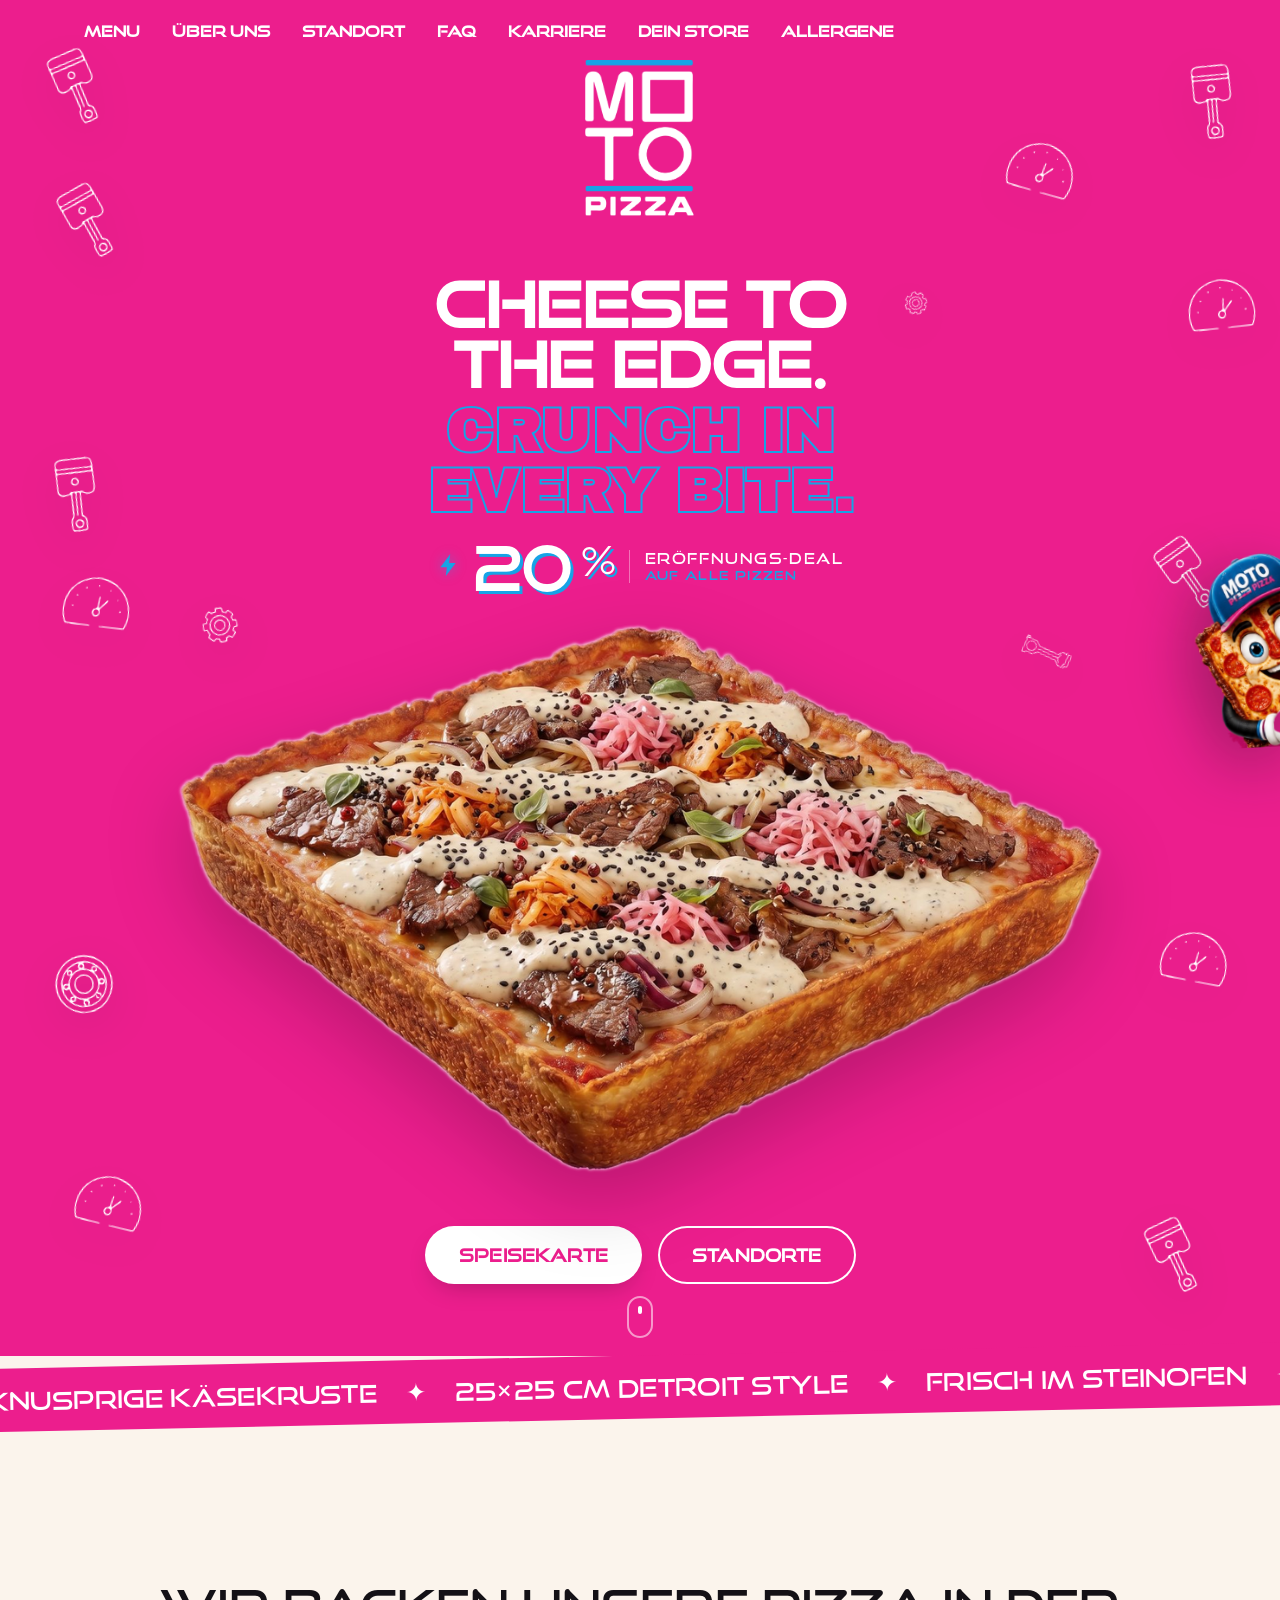
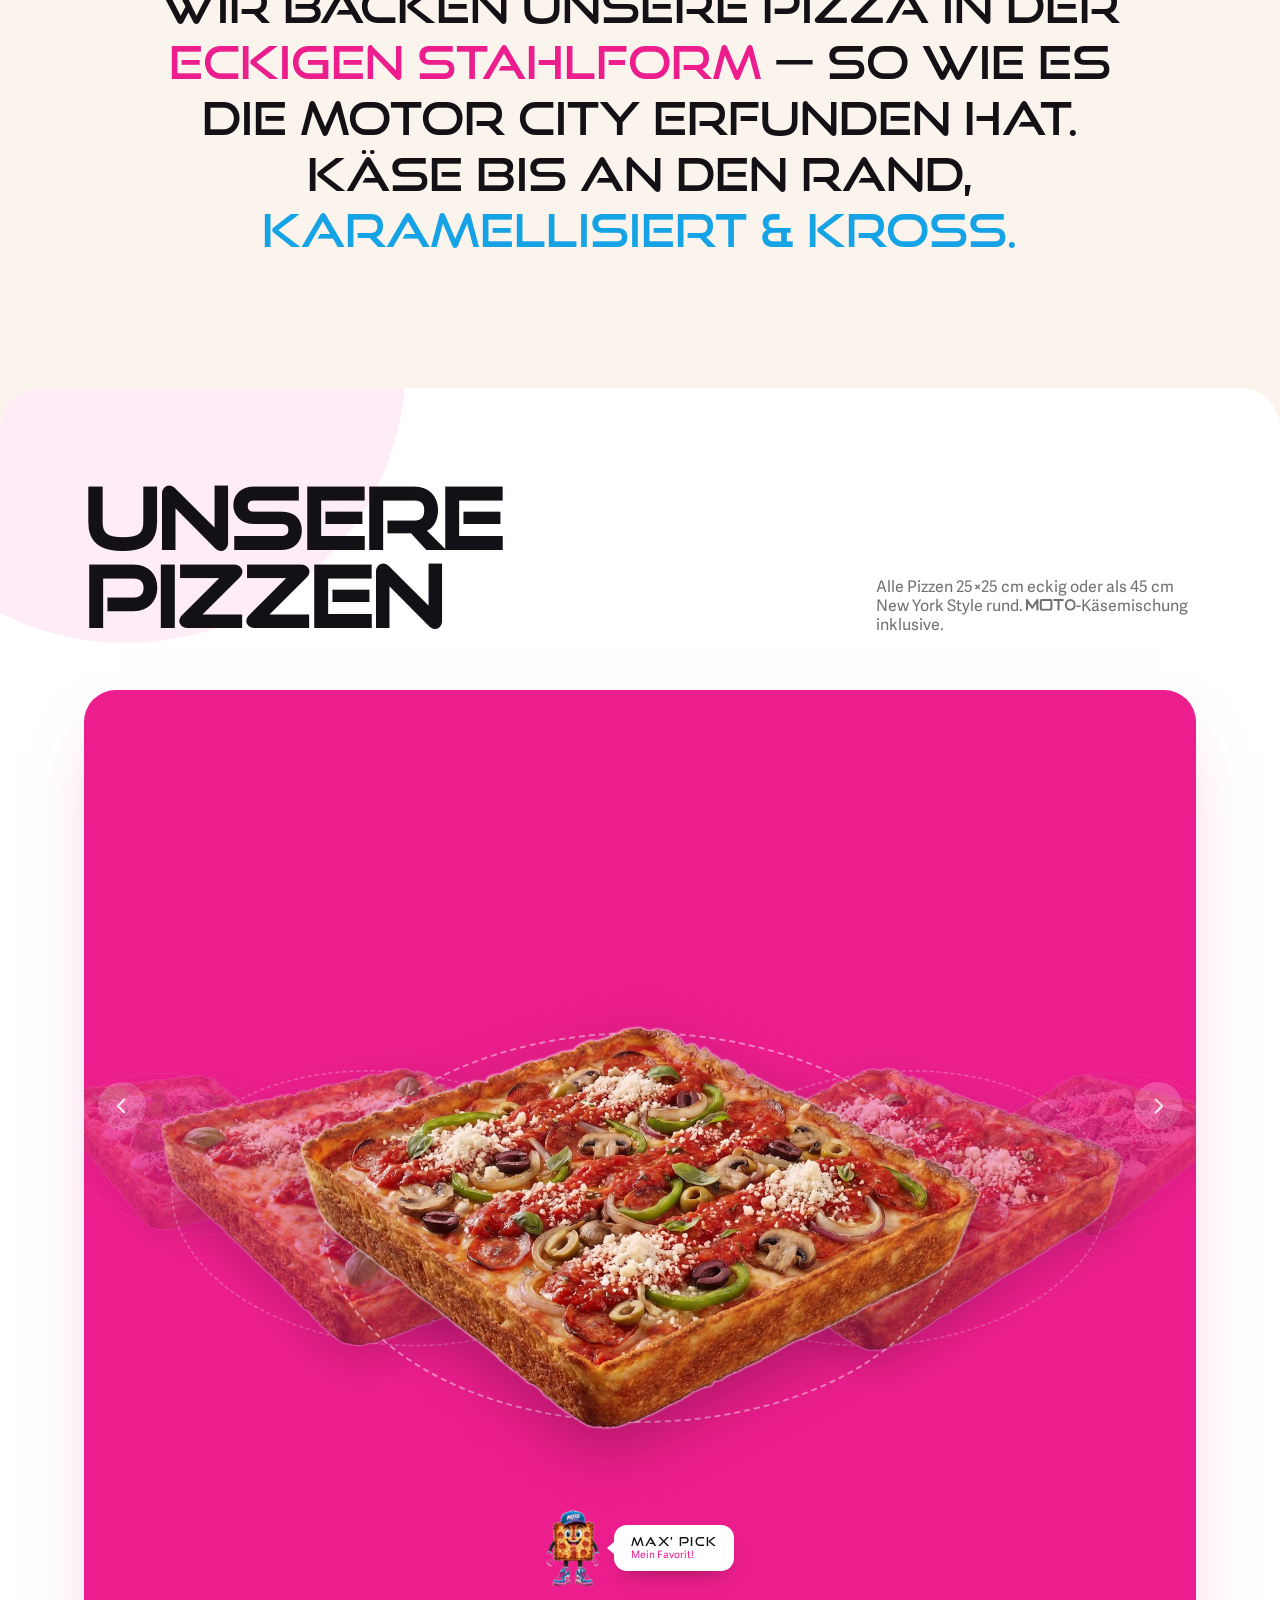
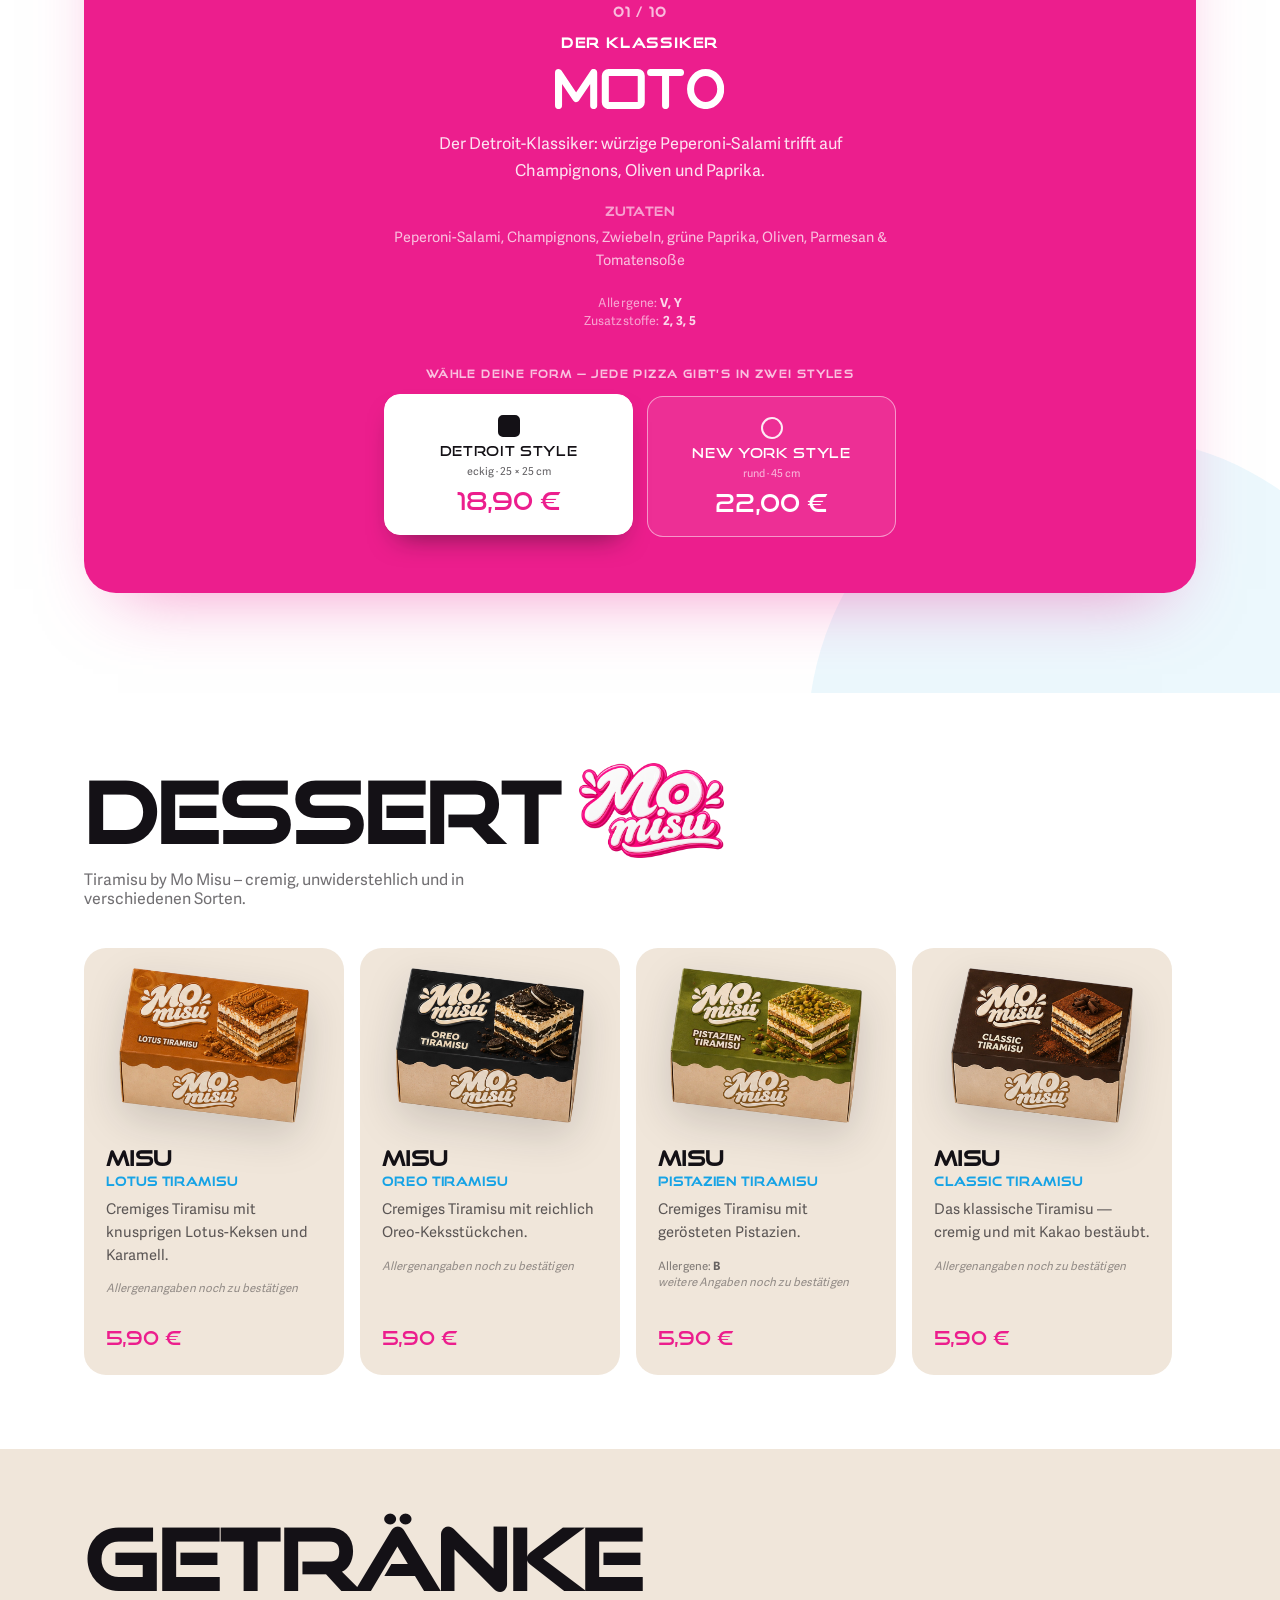
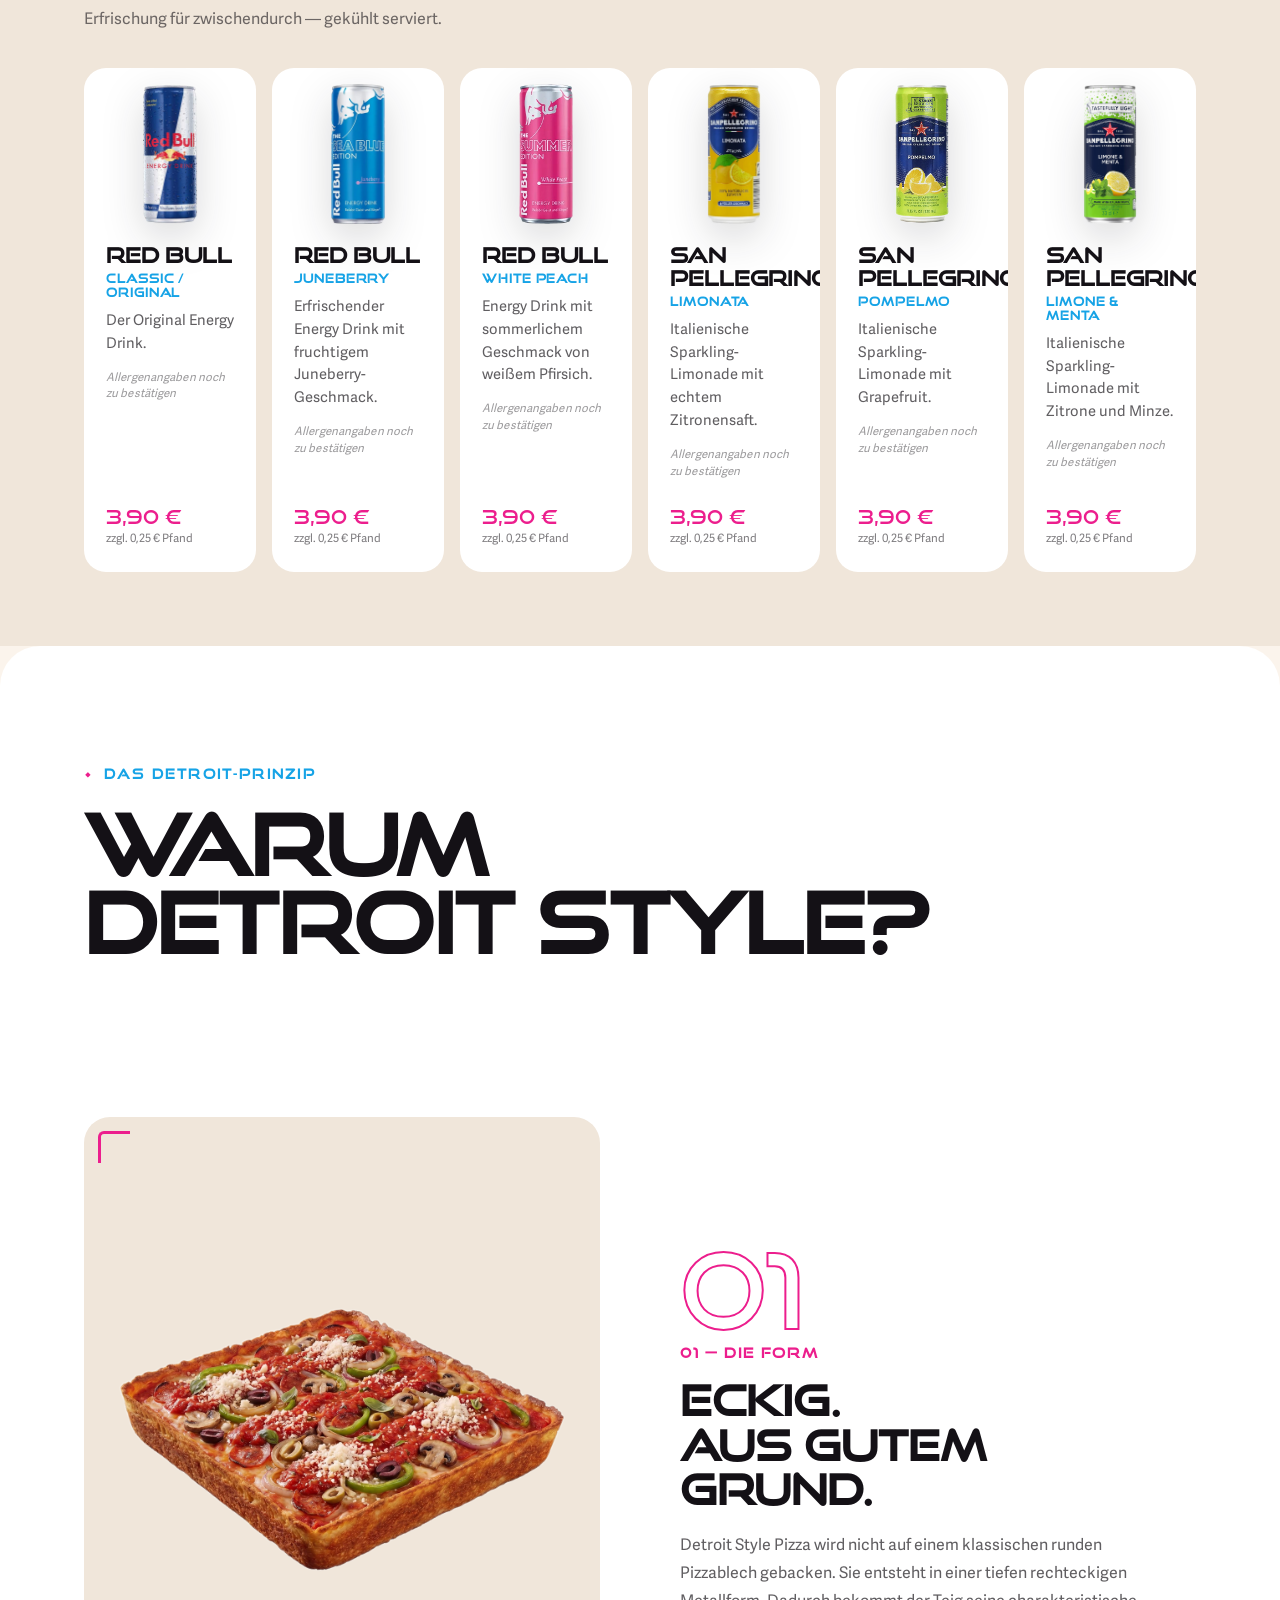
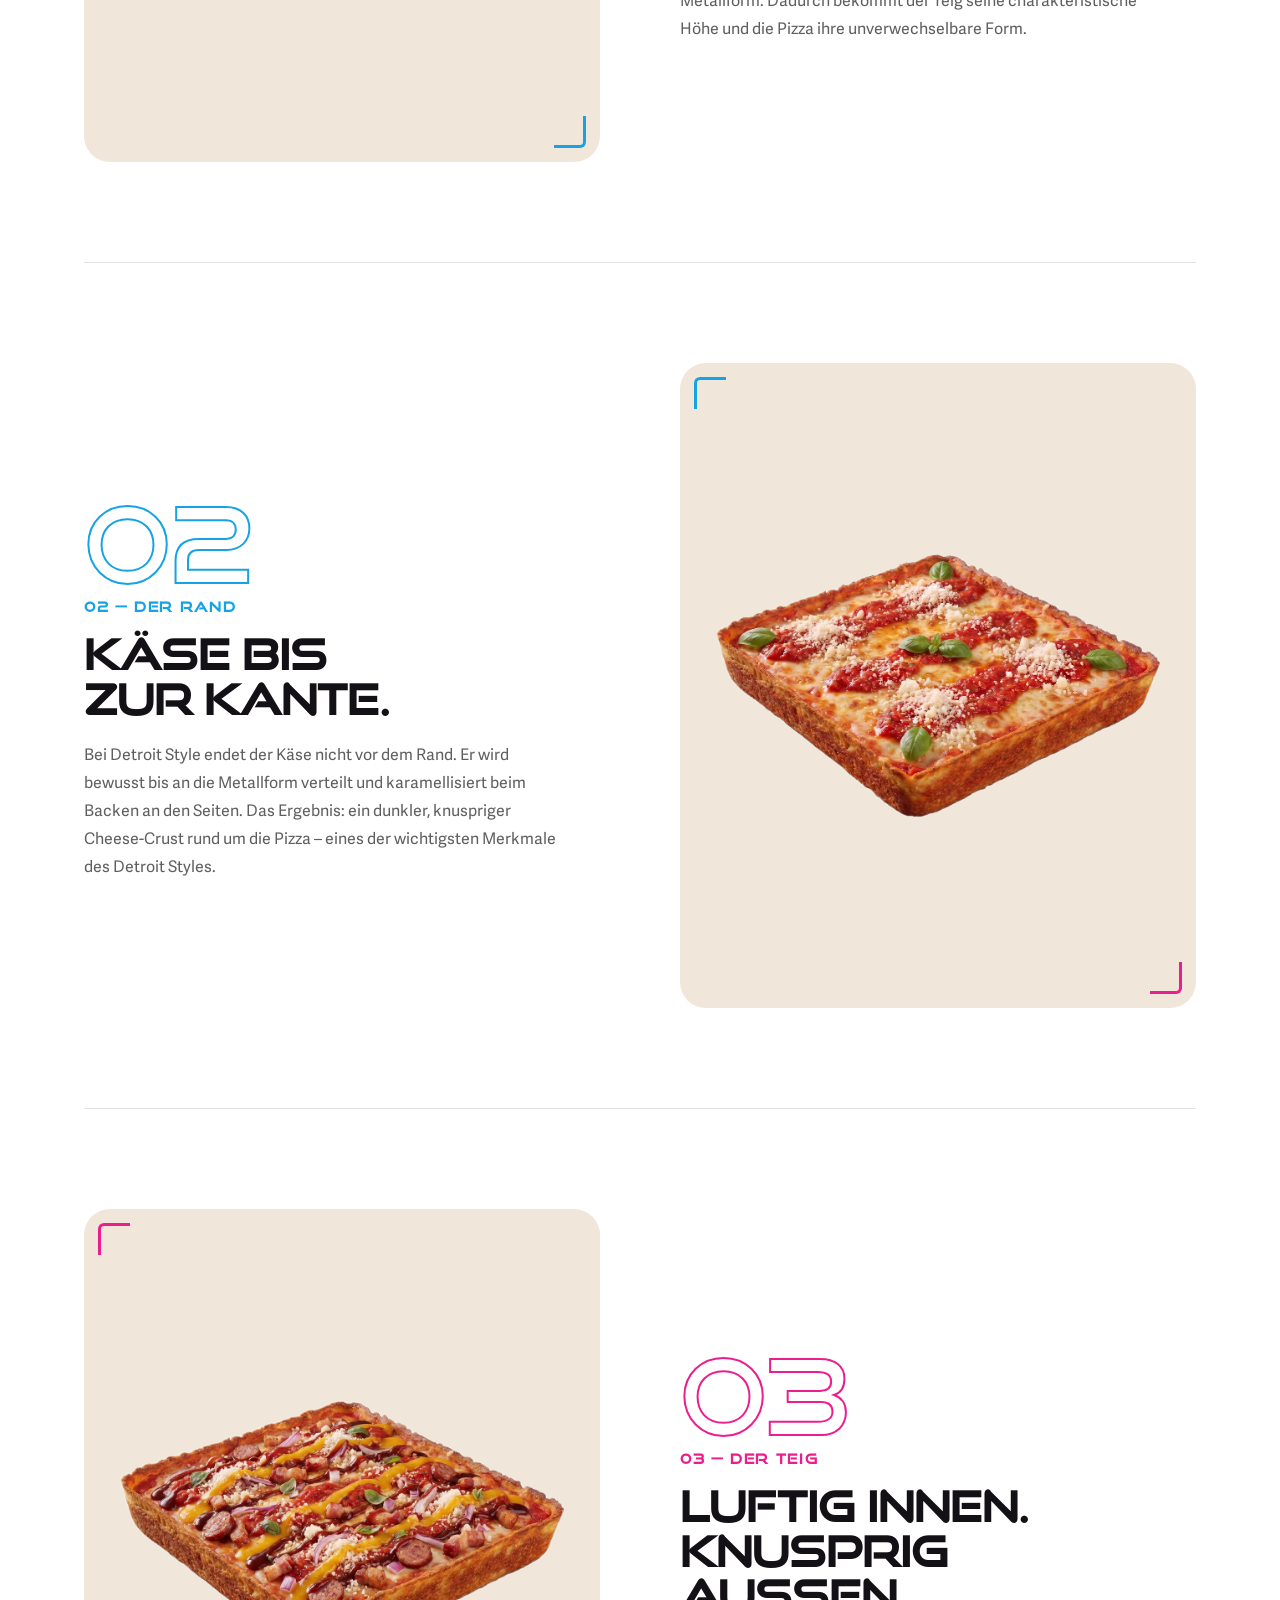
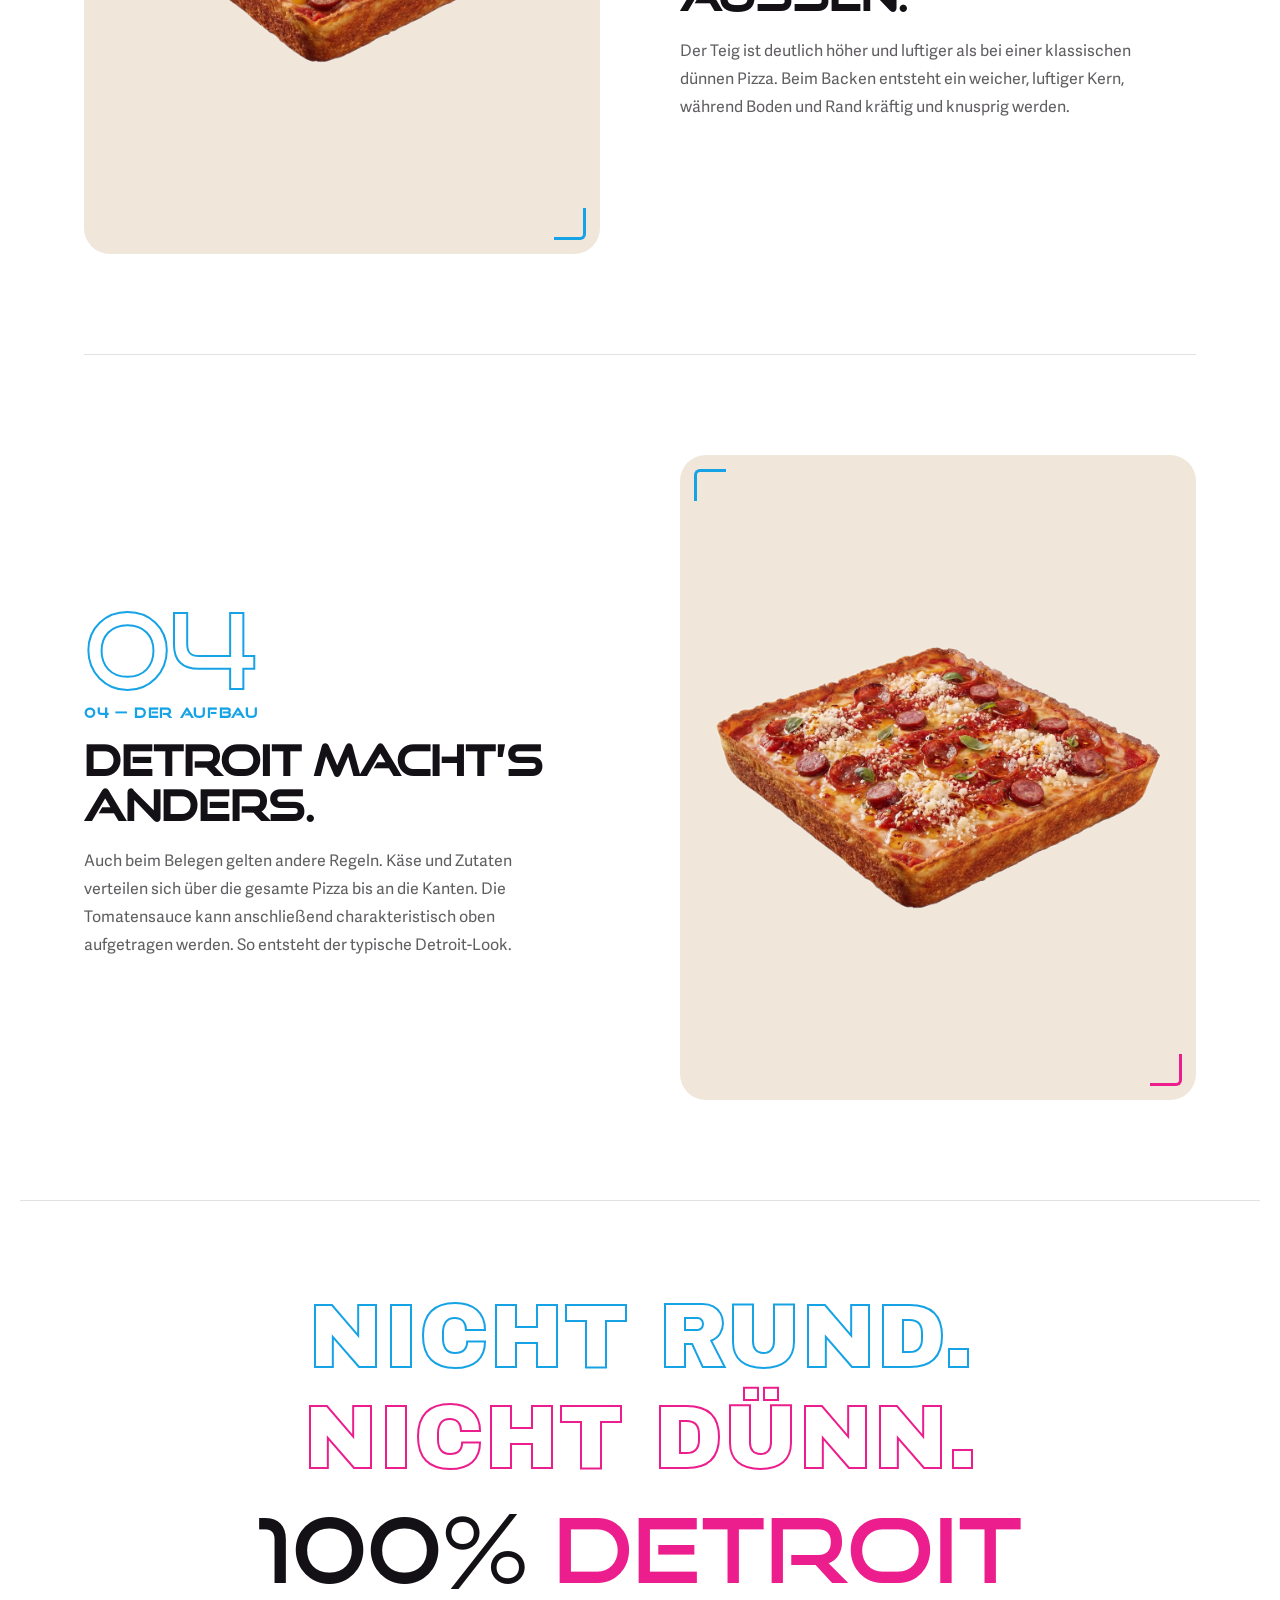
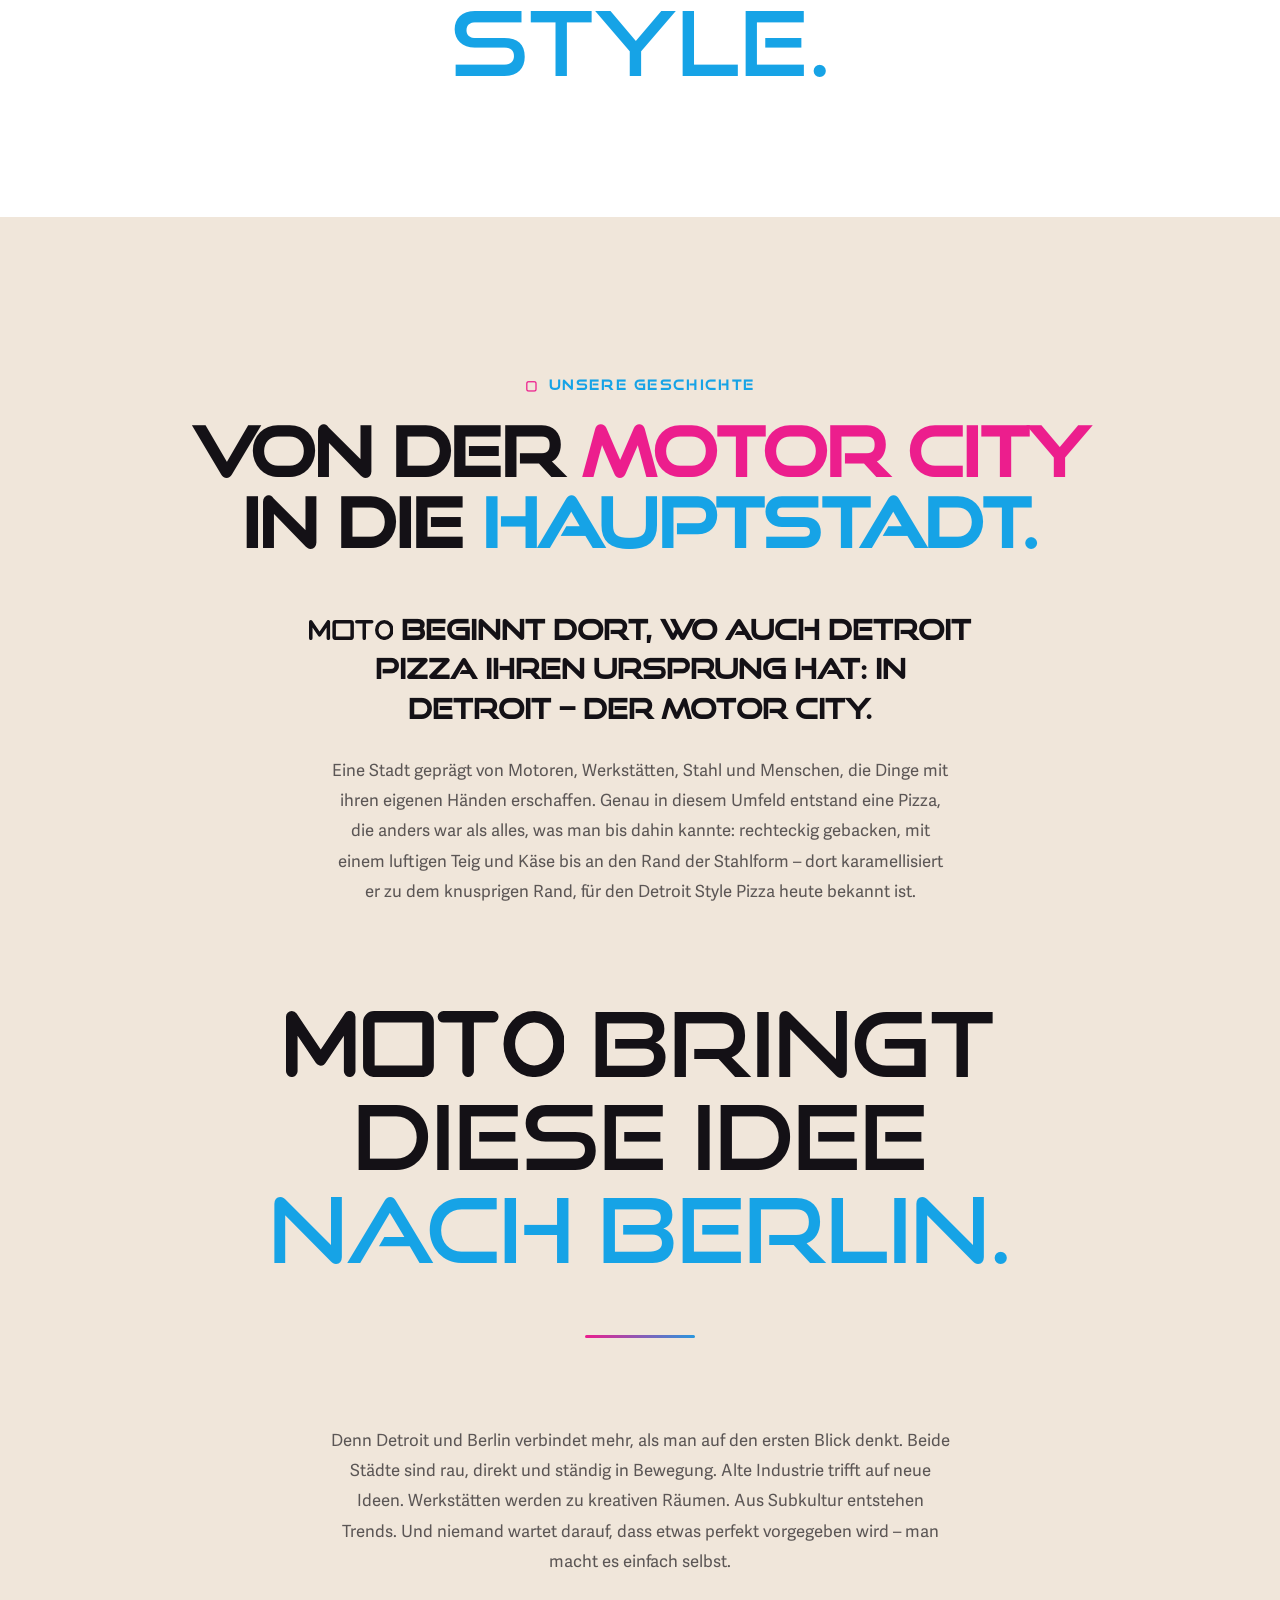
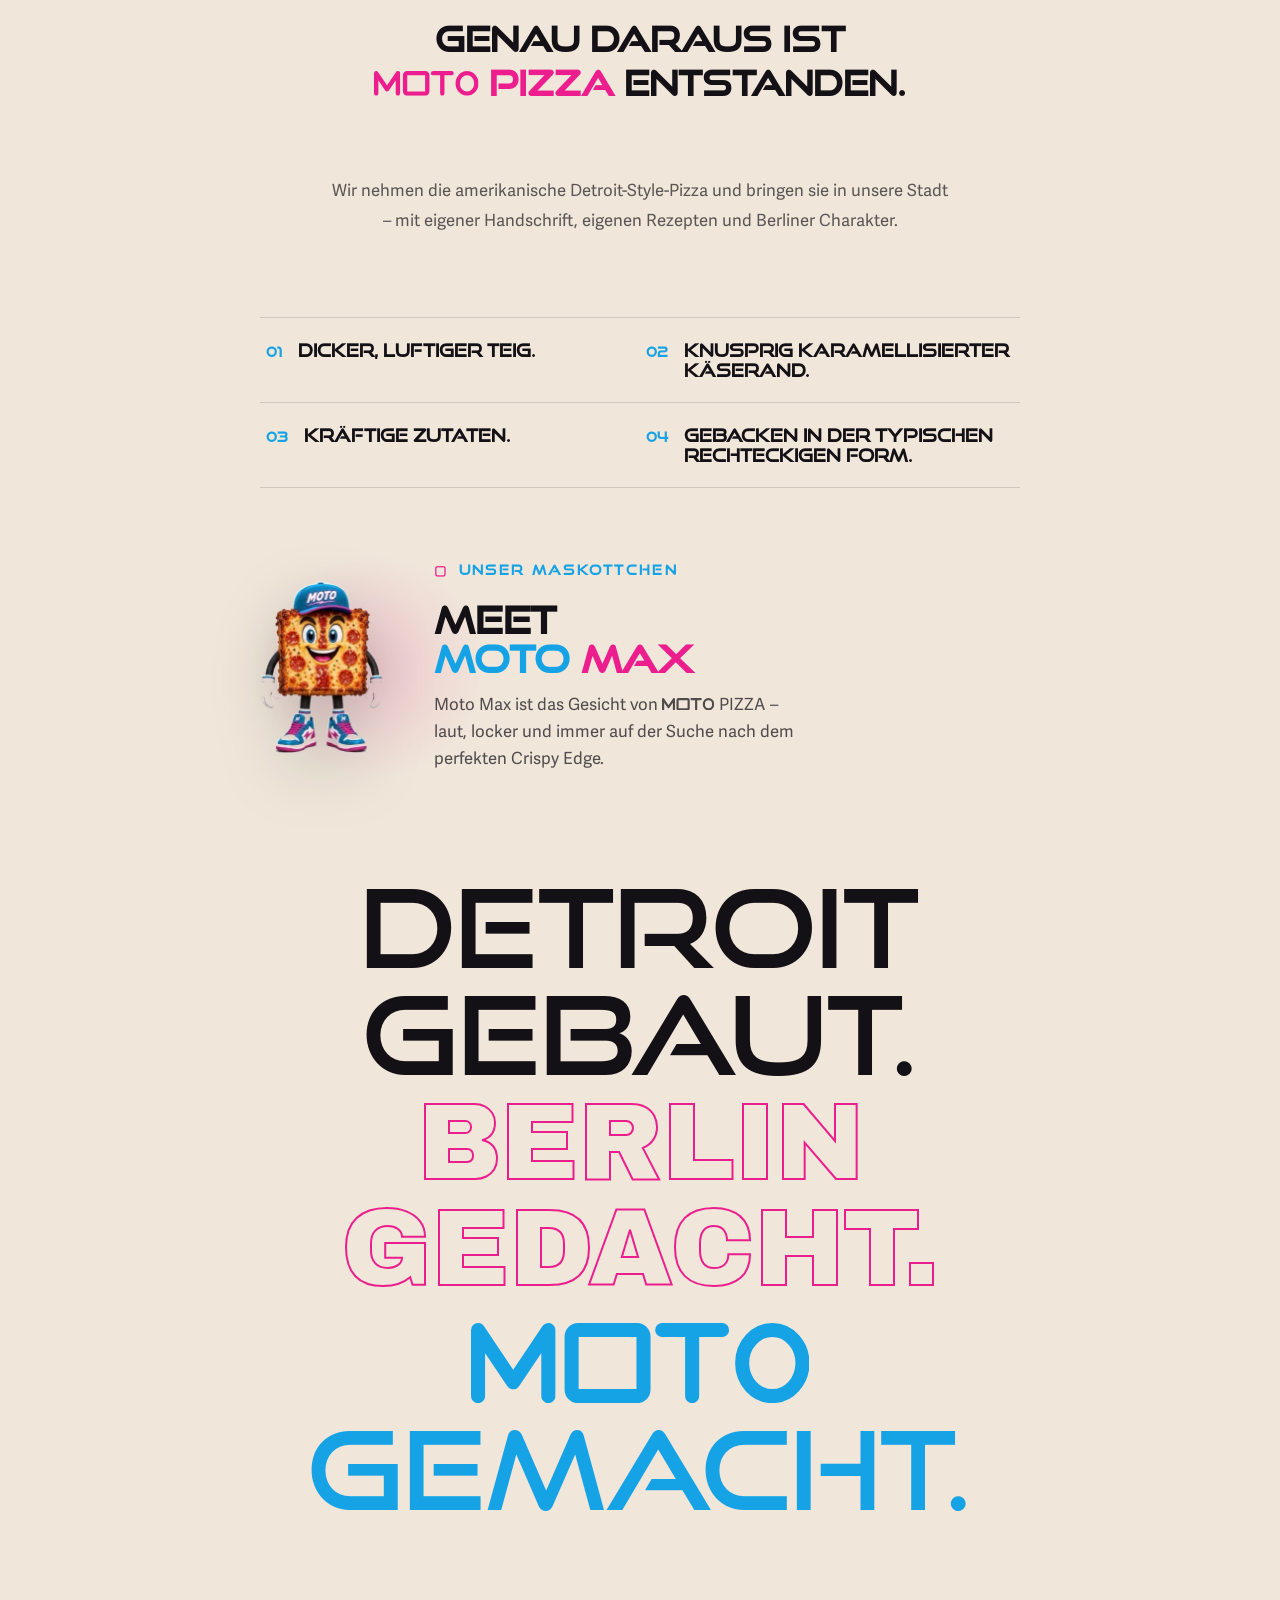
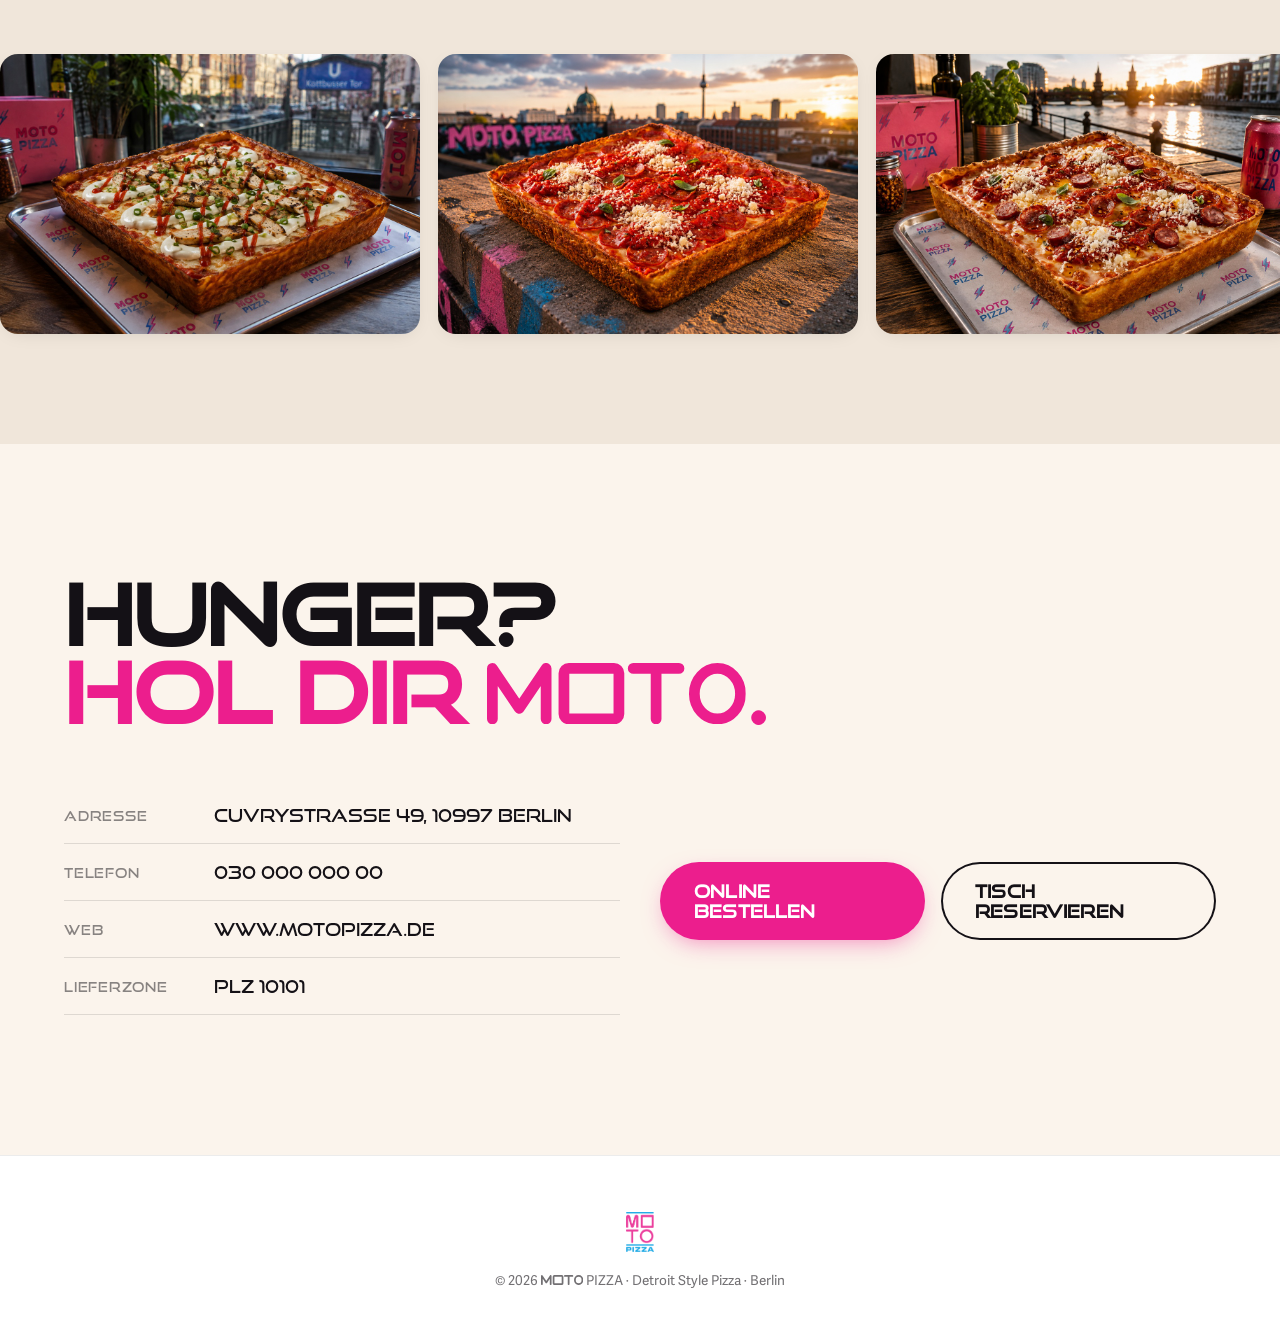
==== commit b94160ca: "Pizza-Varianten: Detroit Style und New York Style zur Wahl Jede Pizza gibt es ab jetzt in zwei Forme" ====
--- a/index.html
+++ b/index.html
@@ -323,7 +323,16 @@
           <p class="selector__short" id="selShort">—</p>
           <p class="selector__ingredients"><span>Zutaten</span><span id="selIngredients">—</span></p>
           <div class="selector__allergens" id="selAllergens"><!-- injected by js/main.js (allergenLine) --></div>
-          <p class="selector__price" id="selPrice">—</p>
+        </div>
+
+        <!-- Variant chooser. Sits outside .selector__panel on purpose: the
+             choice is the same for all ten pizzas, so it must not fade and
+             re-render every time the carousel moves — it stays put while the
+             pizza above it changes. Options and prices come from
+             MOTO_PIZZA_STYLES in data/menu.js. -->
+        <div class="selector__styles" id="selStyles">
+          <p class="selector__styles-label" id="selStylesLabel">Wähle deine Form — jede Pizza gibt&rsquo;s in zwei Styles</p>
+          <div class="selector__styles-options" id="selStylesOptions" role="radiogroup" aria-labelledby="selStylesLabel"><!-- injected by js/main.js from data/menu.js --></div>
         </div>
       </div>
     </div>
--- a/css/style.css
+++ b/css/style.css
@@ -1079,8 +1079,108 @@
   letter-spacing: 0.1em; text-transform: uppercase; font-size: 0.72rem;
   color: rgba(255, 255, 255, 0.58); margin-bottom: 6px;
 }
-.selector__price {
-  font-family: var(--font-display); font-size: 1.6rem; color: var(--white);
+/* ---------- Pizza style / variant chooser ---------------------------------
+   Replaces the single price line: the price now depends on the style, so the
+   two options carry it instead. One chooser for all ten pizzas, so it sits
+   outside .selector__panel and does not inherit the panel's fade.
+
+   Colours come straight from the section's own tone: the block sits on the
+   pink or blue background, an unpicked option is a hairline in white on it,
+   and the picked one is a solid white card with the tone as its accent —
+   no new colour enters the palette. Rendered by initPizzaStyles() in
+   js/main.js from MOTO_PIZZA_STYLES in data/menu.js.
+   ---------------------------------------------------------------------- */
+.selector__styles {
+  position: relative; z-index: 1;
+  max-width: 640px; margin: clamp(26px, 3.4vw, 38px) auto 0;
+  padding: 0 var(--pad);
+  color: var(--white);
+}
+.selector__styles-label {
+  font-family: var(--font-head); font-weight: 700;
+  font-size: clamp(0.58rem, 0.78vw, 0.7rem);
+  letter-spacing: 0.14em; text-transform: uppercase;
+  color: rgba(255, 255, 255, 0.72);
+  text-align: center;
+  margin-bottom: clamp(12px, 1.6vw, 16px);
+}
+
+/* one column on phones, two from the point the pair still fits without the
+   labels wrapping — minmax(0,1fr) so a long label shrinks the column instead
+   of pushing the grid wider than the panel (no horizontal scrollbar) */
+.selector__styles-options {
+  display: grid;
+  grid-template-columns: minmax(0, 1fr);
+  gap: clamp(10px, 1.4vw, 14px);
+}
+@media (min-width: 560px) {
+  .selector__styles-options { grid-template-columns: repeat(2, minmax(0, 1fr)); }
+}
+
+.selector__style {
+  display: flex; flex-direction: column; align-items: center;
+  gap: 6px;
+  min-width: 0;
+  padding: clamp(14px, 1.8vw, 20px) clamp(10px, 1.6vw, 18px);
+  border: 1.5px solid rgba(255, 255, 255, 0.5);
+  border-radius: 16px;
+  background: rgba(255, 255, 255, 0.08);
+  color: var(--white);
+  text-align: center;
+  cursor: pointer;
+  -webkit-tap-highlight-color: transparent;
+  transition: background 0.24s var(--ease), border-color 0.24s var(--ease),
+              color 0.24s var(--ease), transform 0.24s var(--ease),
+              box-shadow 0.24s var(--ease);
+}
+.selector__style:hover { background: rgba(255, 255, 255, 0.16); border-color: var(--white); }
+.selector__style:active { transform: translateY(0); }
+.selector__style:focus-visible { outline: 2px solid var(--white); outline-offset: 4px; }
+
+.selector__style.is-active {
+  background: var(--white);
+  border-color: var(--white);
+  color: var(--ink);
+  transform: translateY(-2px);
+  box-shadow: 0 14px 28px -14px rgba(20, 17, 22, 0.6);
+}
+
+/* the glyph is the whole difference between the two options, so it is drawn
+   rather than written: a rounded square for Detroit, a circle for New York */
+.selector__style-shape {
+  width: 22px; height: 22px; flex: none;
+  border: 2.5px solid currentColor;
+  border-radius: 5px;
+  opacity: 0.9;
+}
+.selector__style-shape--round { border-radius: 50%; }
+.selector__style.is-active .selector__style-shape {
+  background: currentColor;
+  opacity: 1;
+}
+
+.selector__style-name {
+  font-family: var(--font-display); text-transform: uppercase;
+  font-size: clamp(0.72rem, 1.05vw, 0.92rem);
+  letter-spacing: 0.05em; line-height: 1.2;
+}
+.selector__style-note {
+  font-family: var(--font-body);
+  font-size: clamp(0.68rem, 0.85vw, 0.78rem);
+  line-height: 1.3;
+  opacity: 0.66;
+}
+.selector__style-price {
+  font-family: var(--font-display);
+  font-size: clamp(1.15rem, 1.9vw, 1.5rem);
+  line-height: 1.1;
+  margin-top: 2px;
+}
+.selector__style.is-active .selector__style-price { color: var(--tone-accent); }
+
+@media (prefers-reduced-motion: reduce) {
+  .selector__style { transition: none; }
+  .selector__style.is-active { transform: none; }
 }
 
 /* ==========================================================================
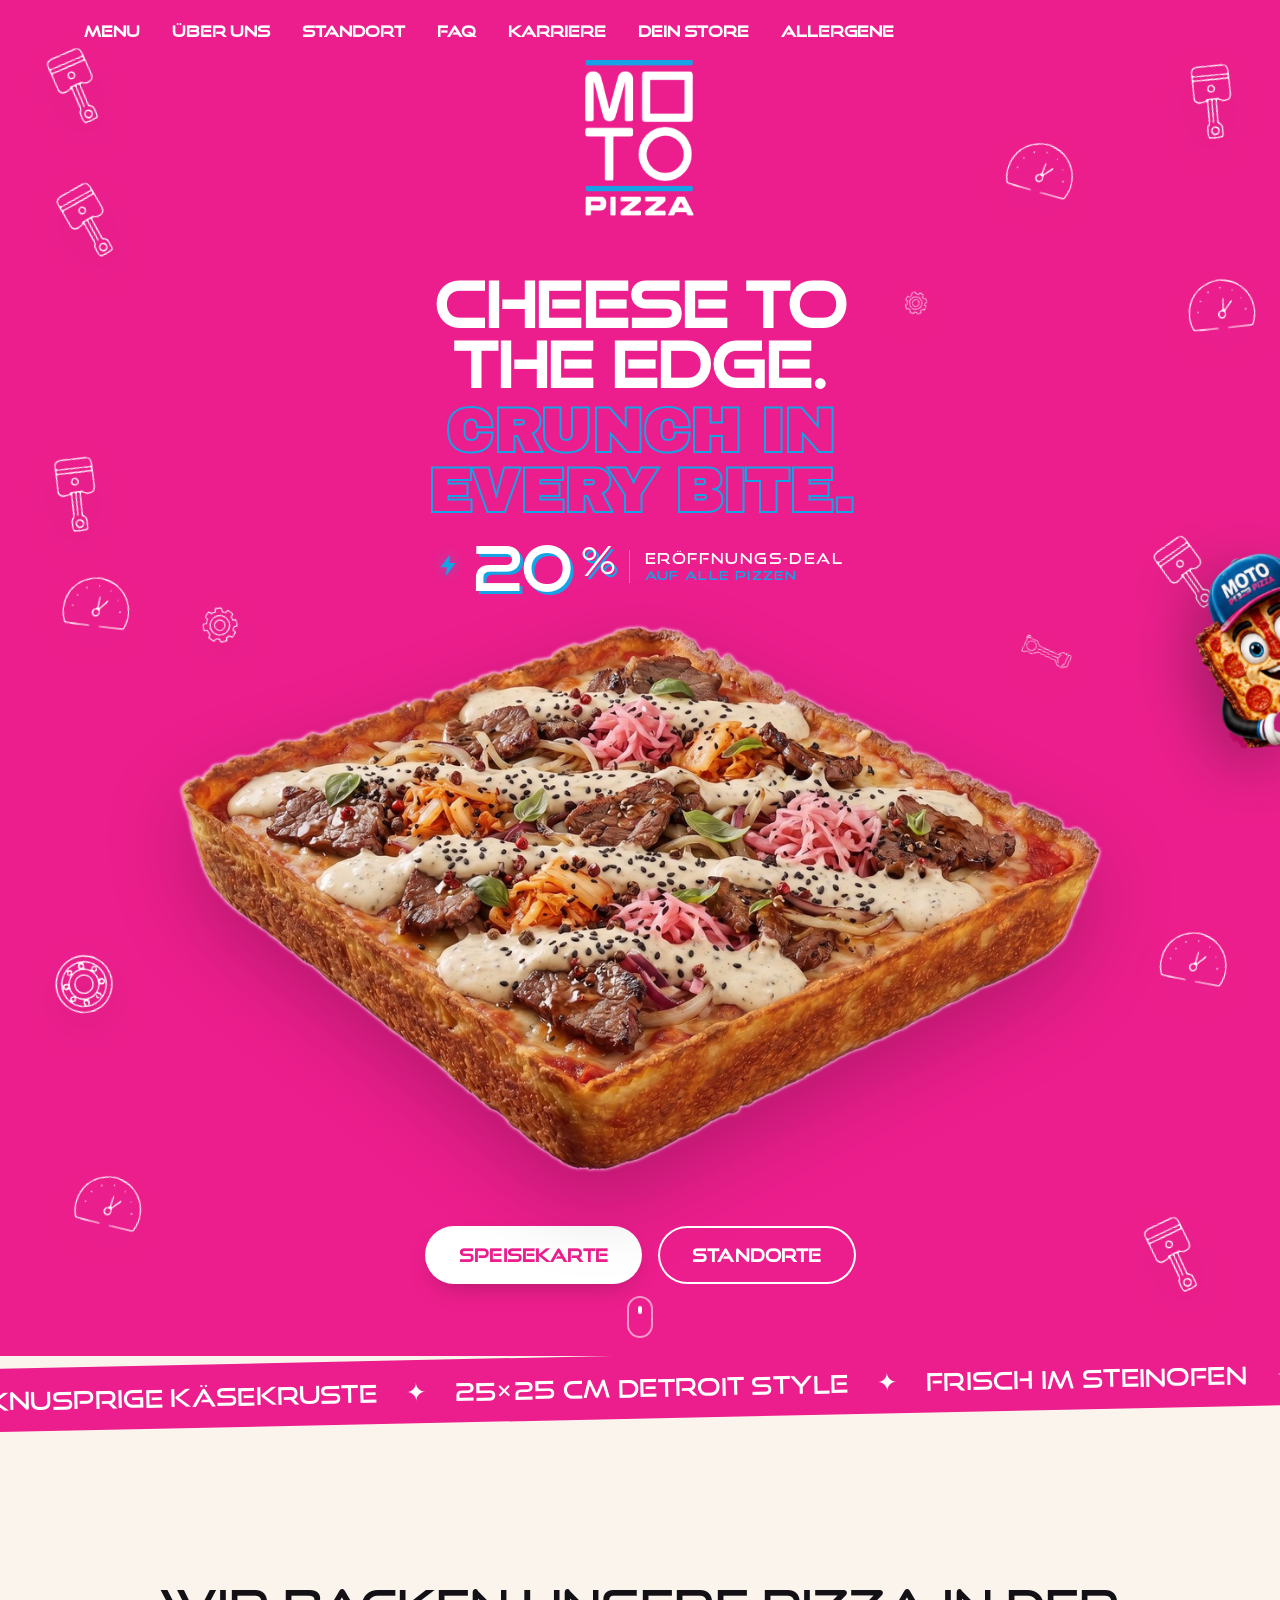
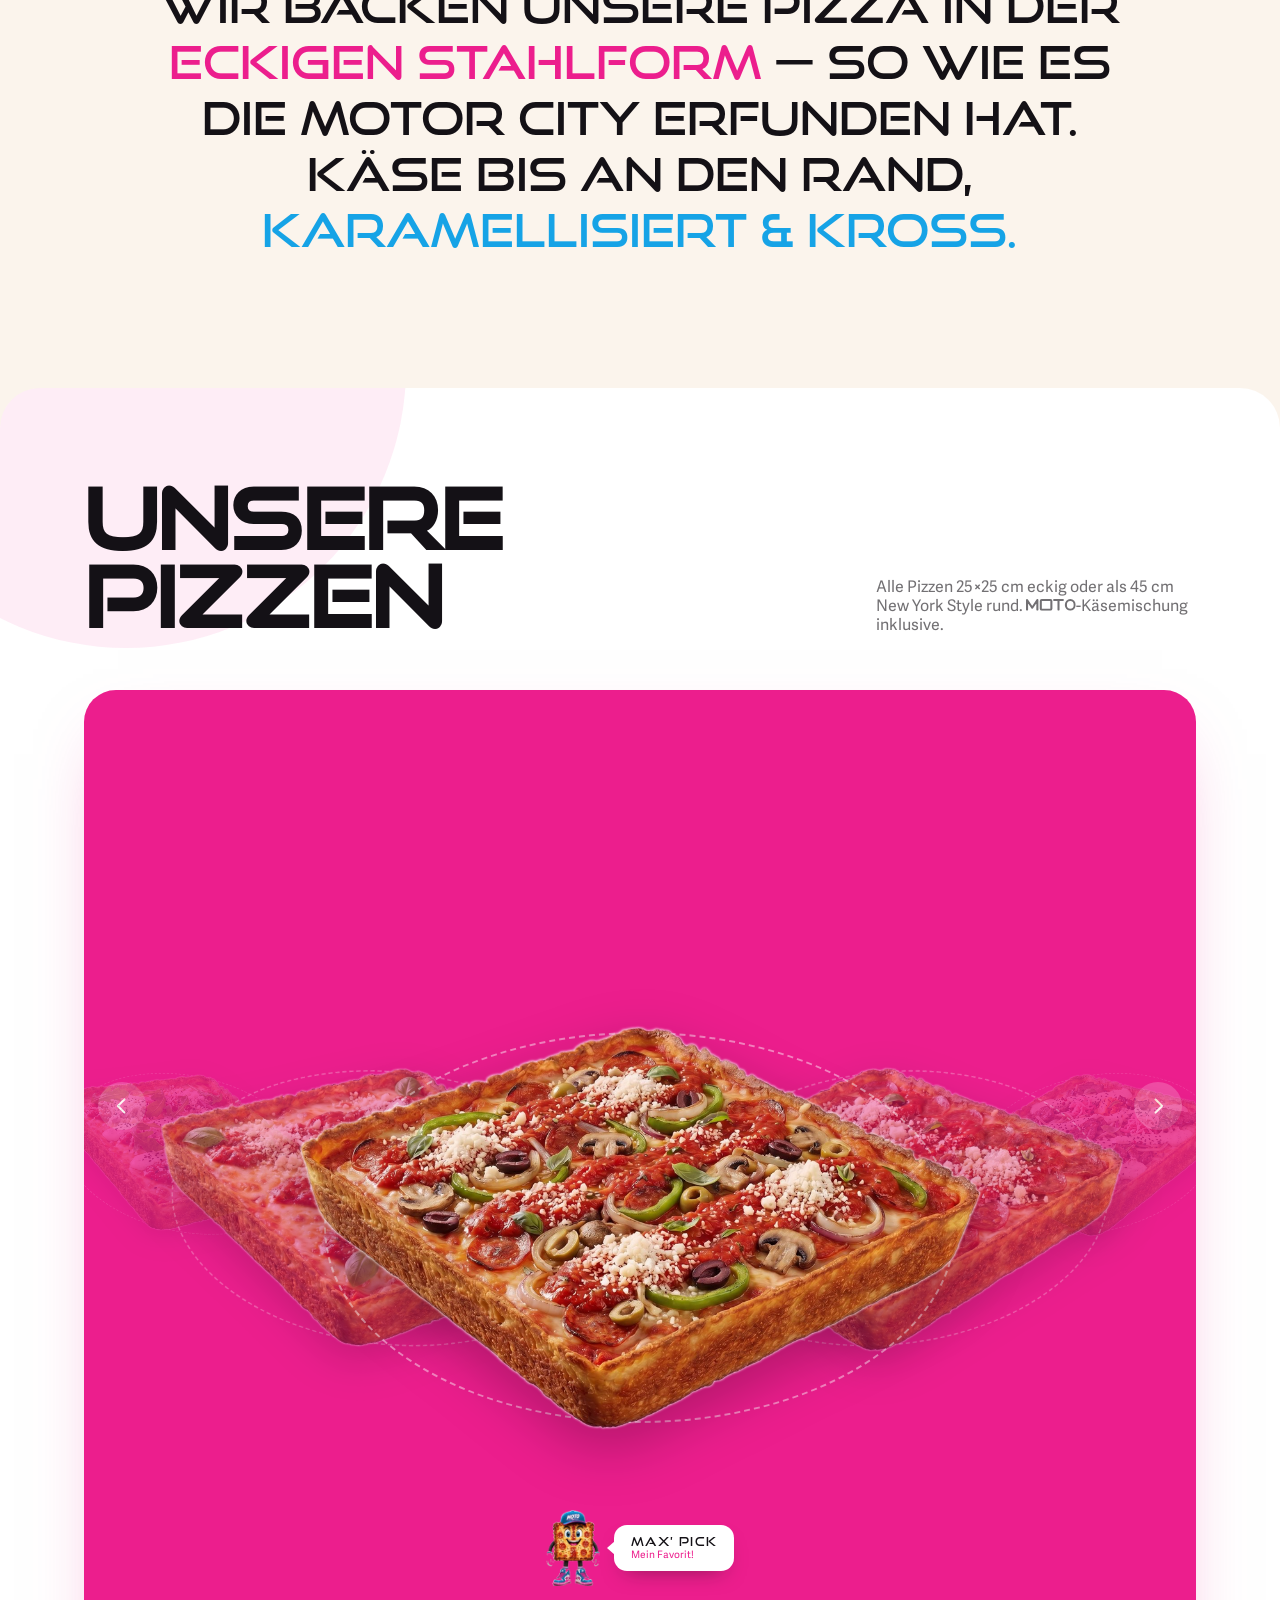
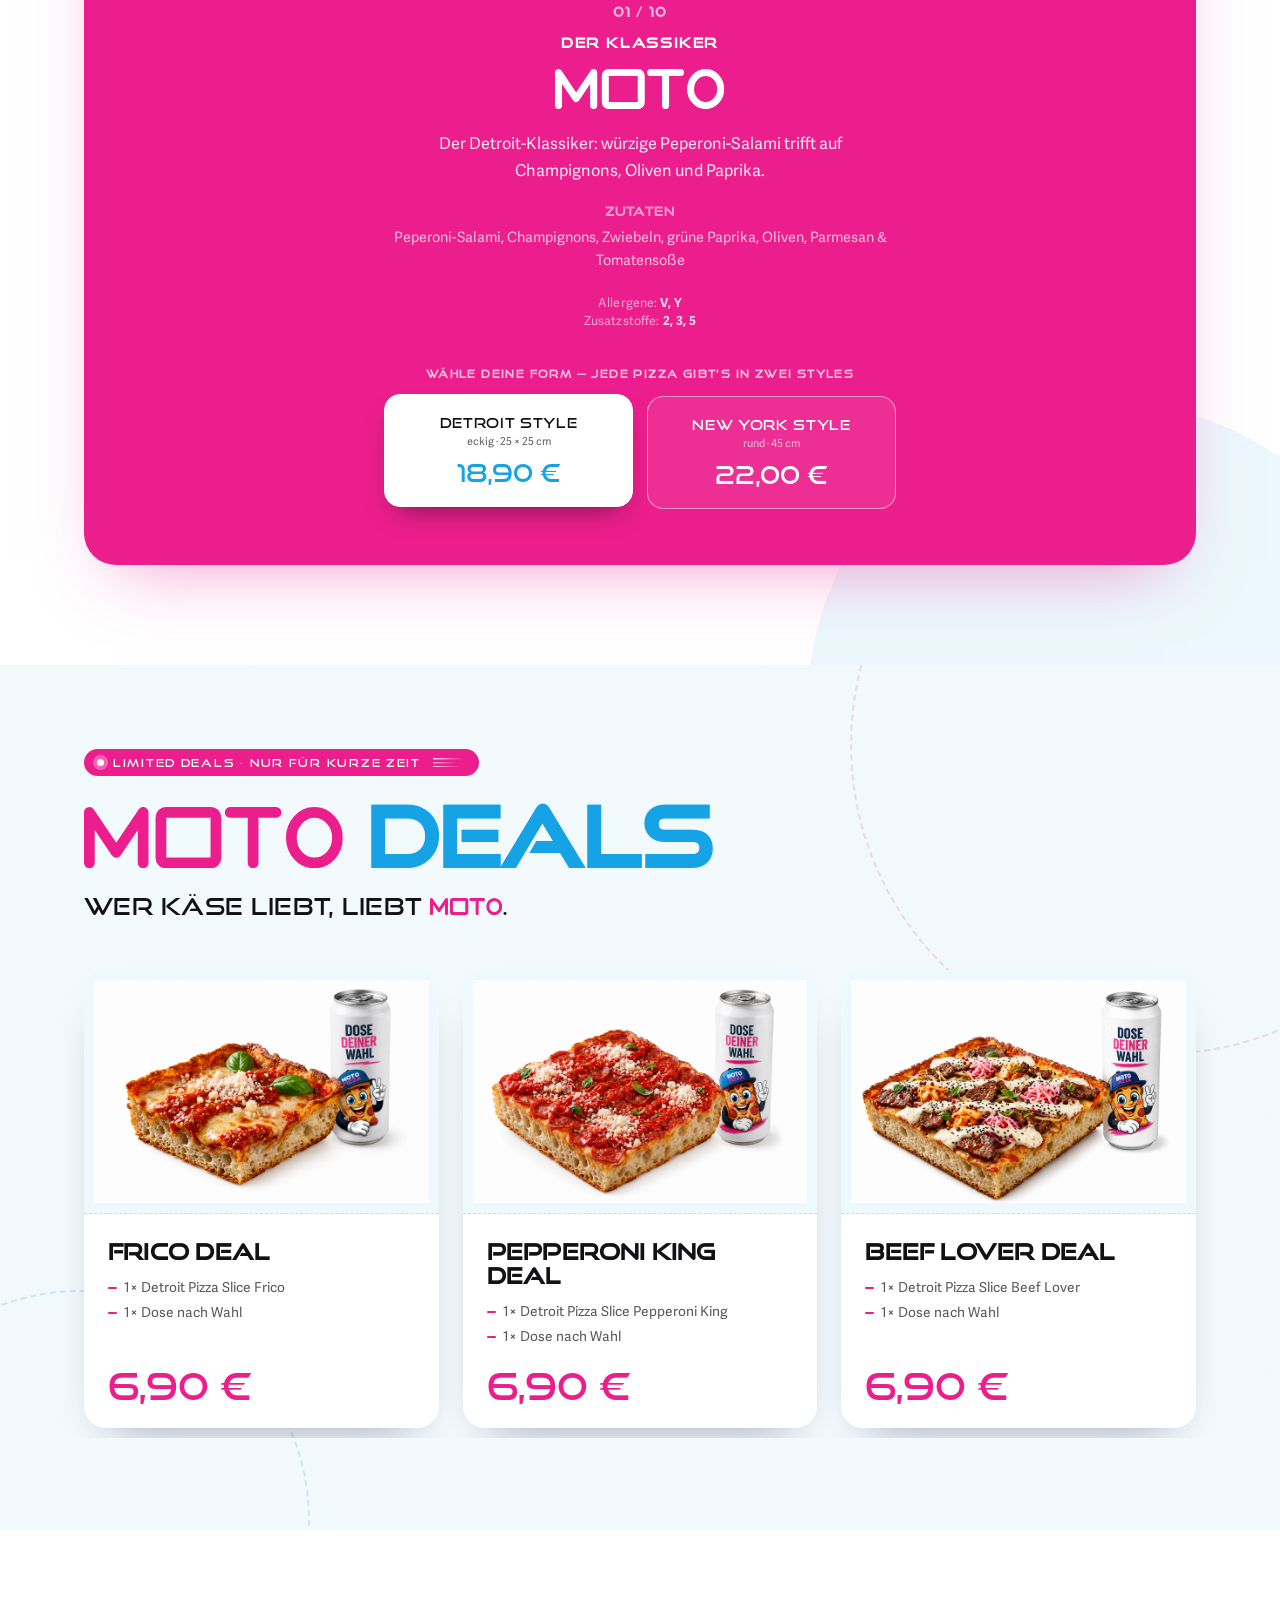
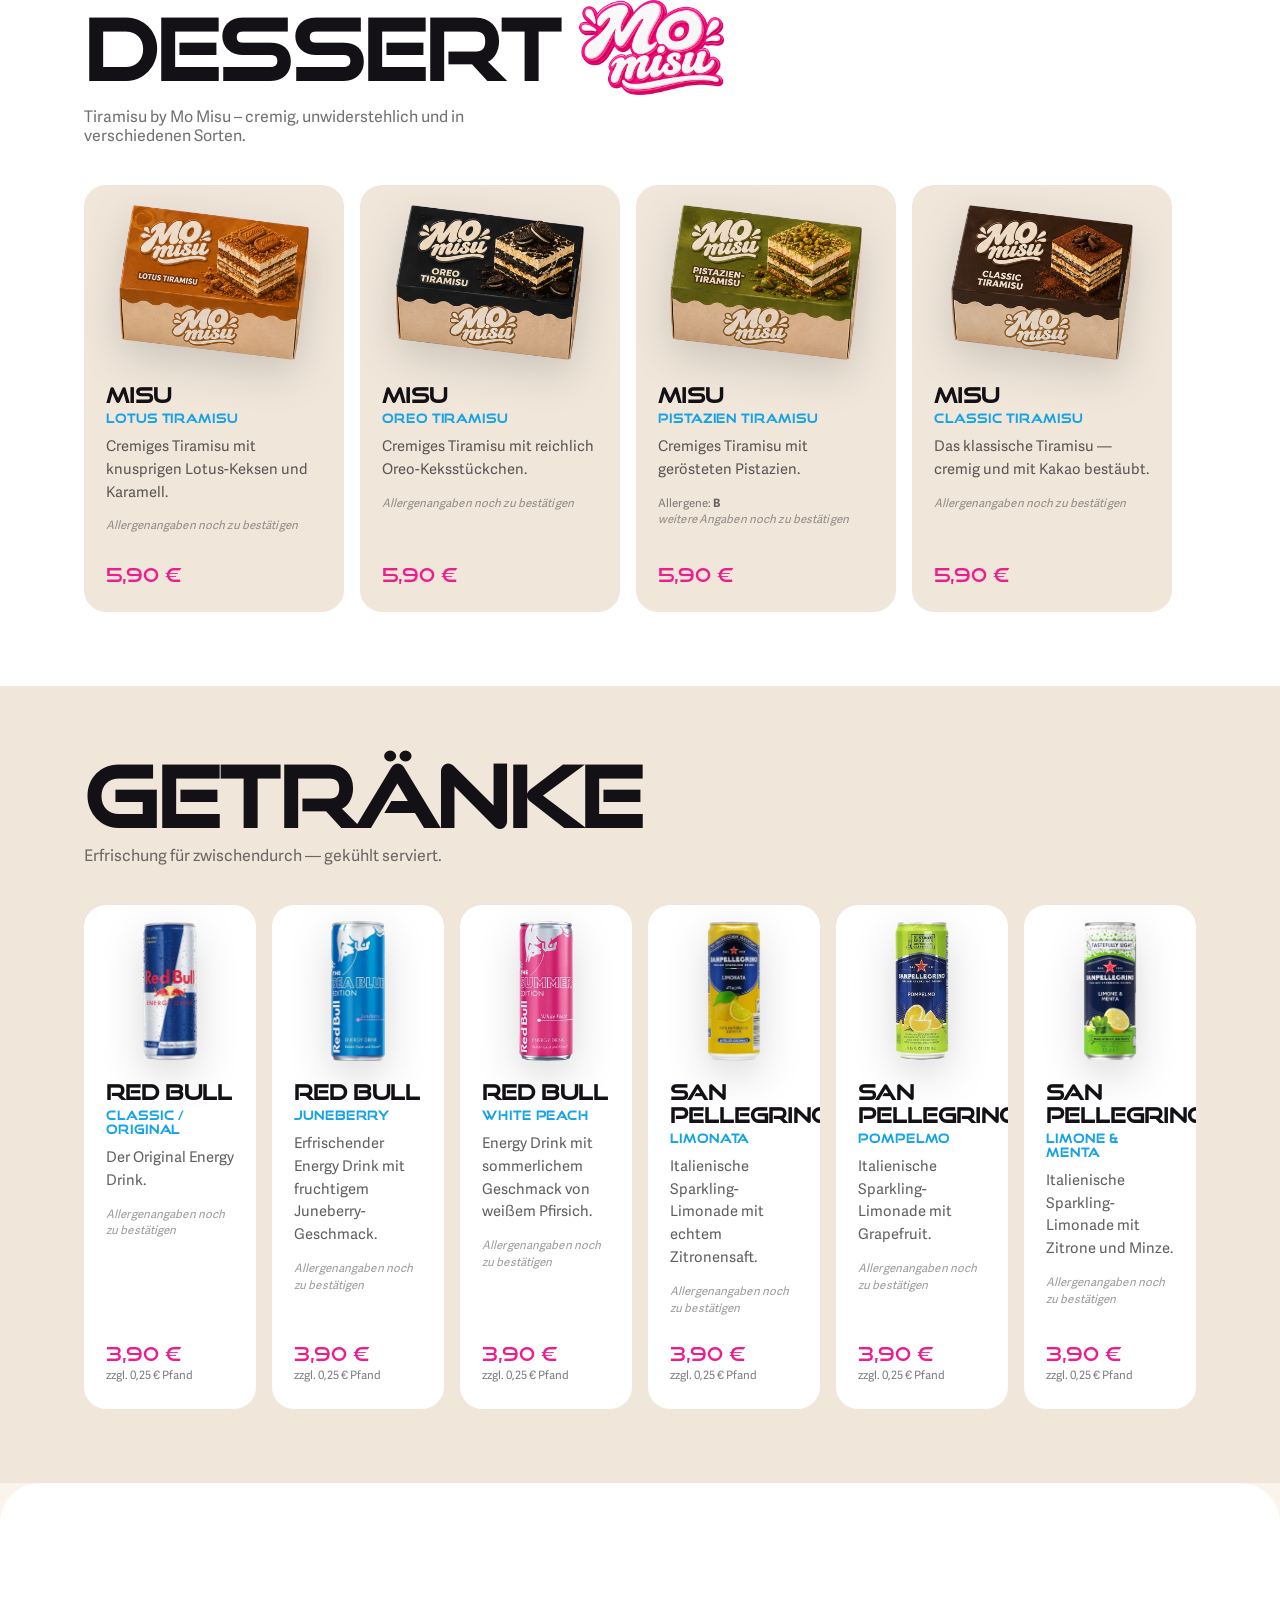
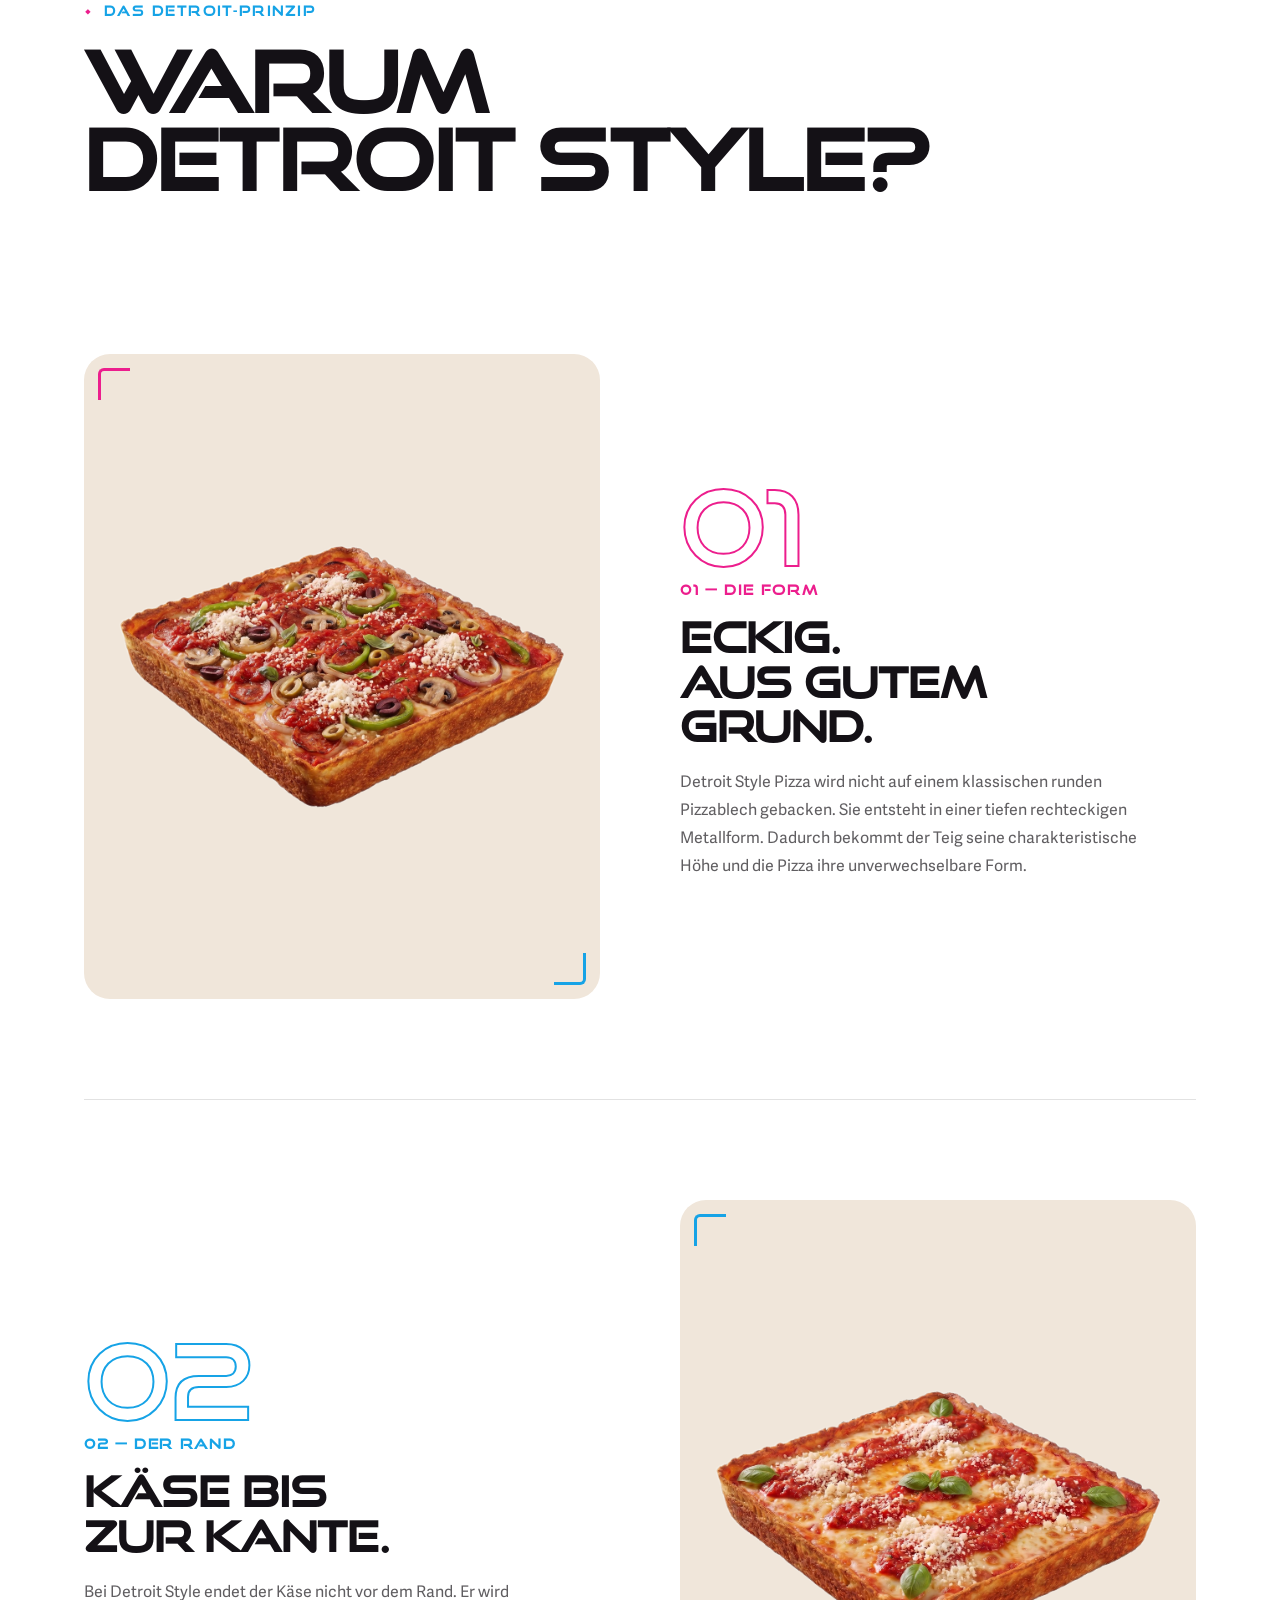
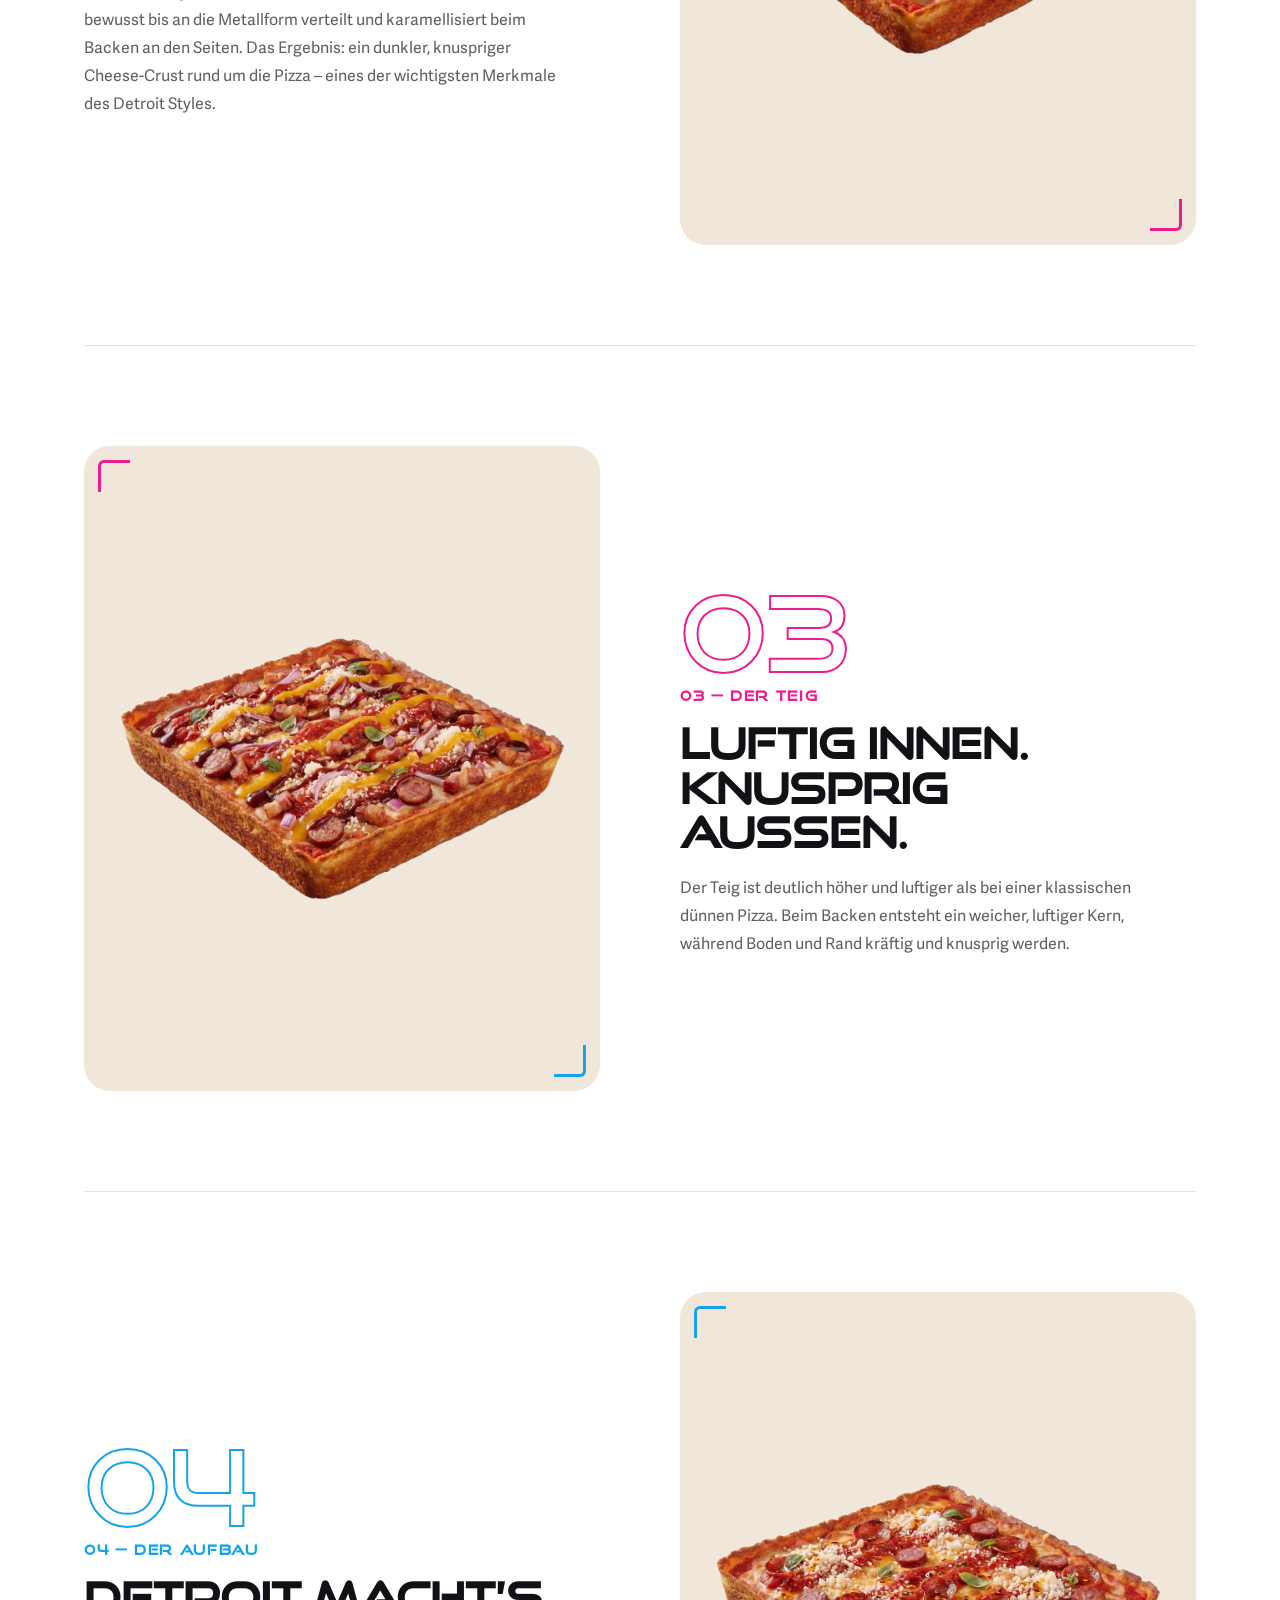
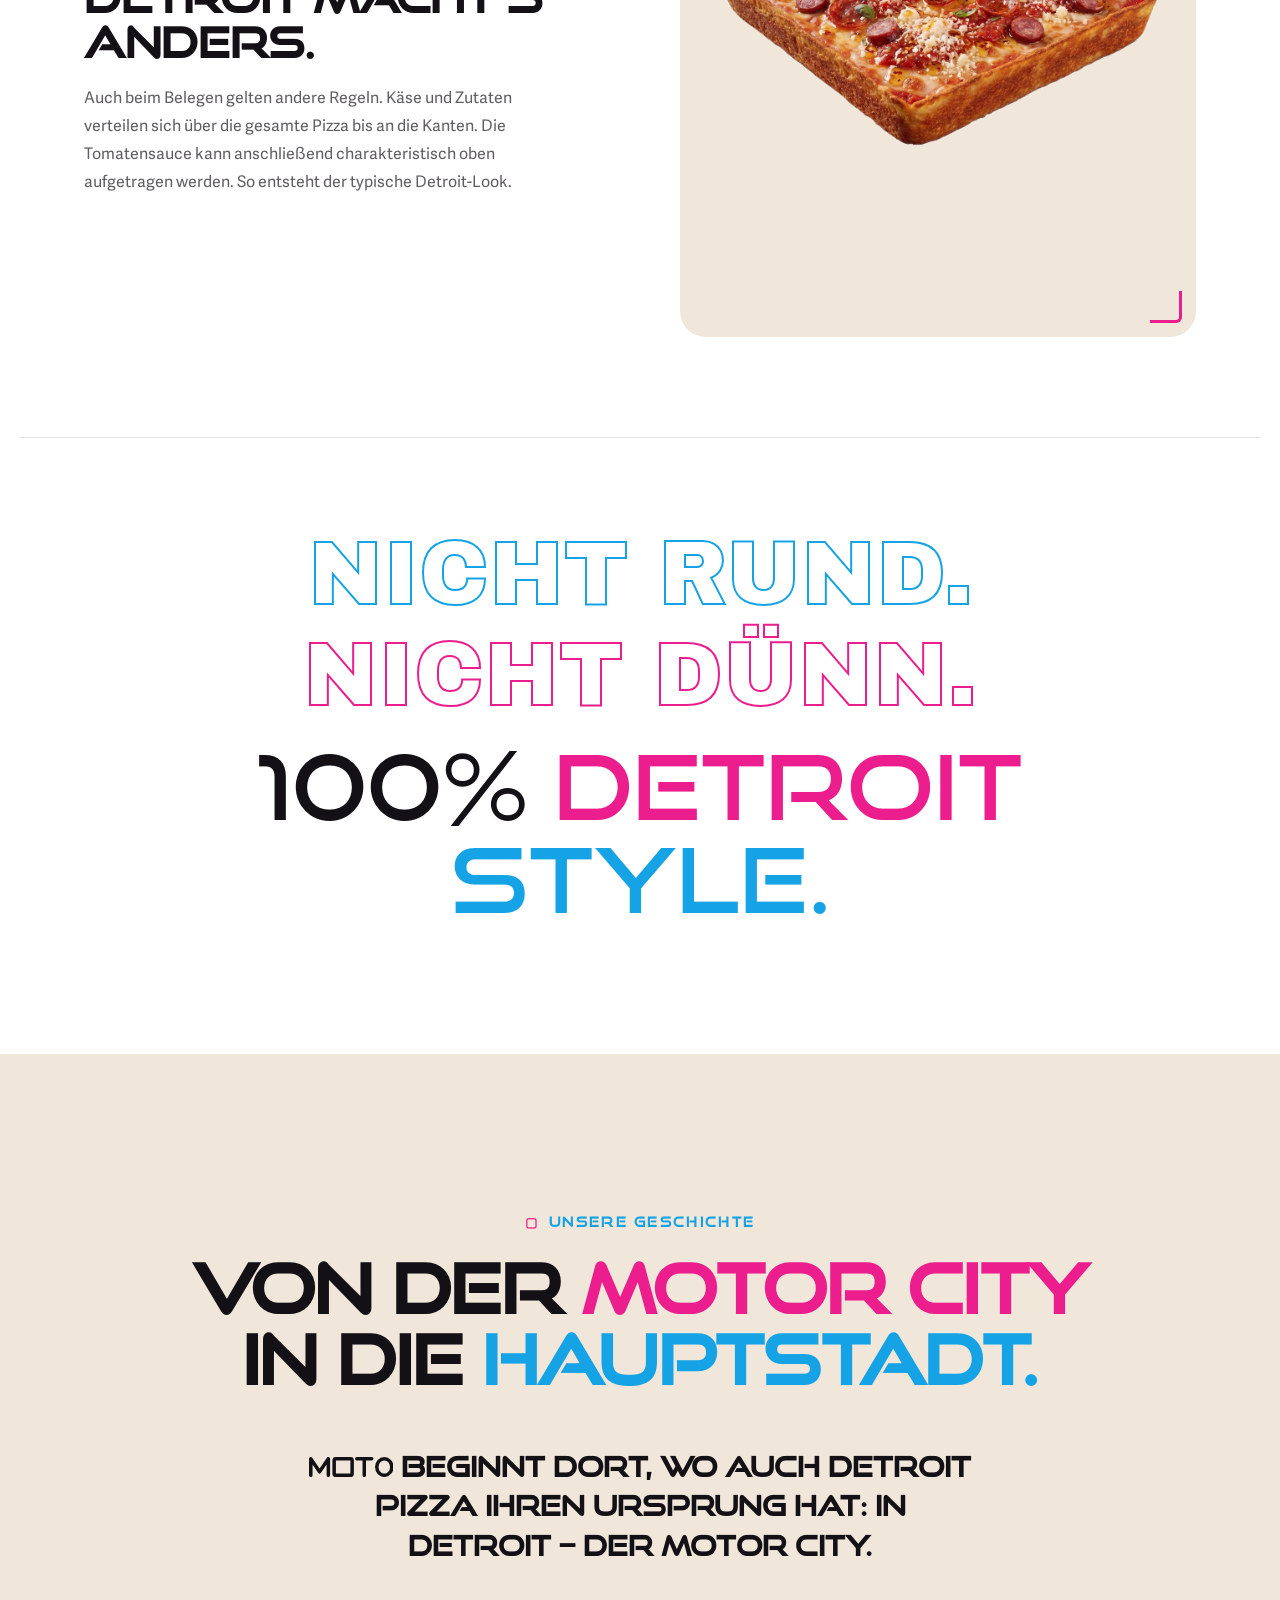
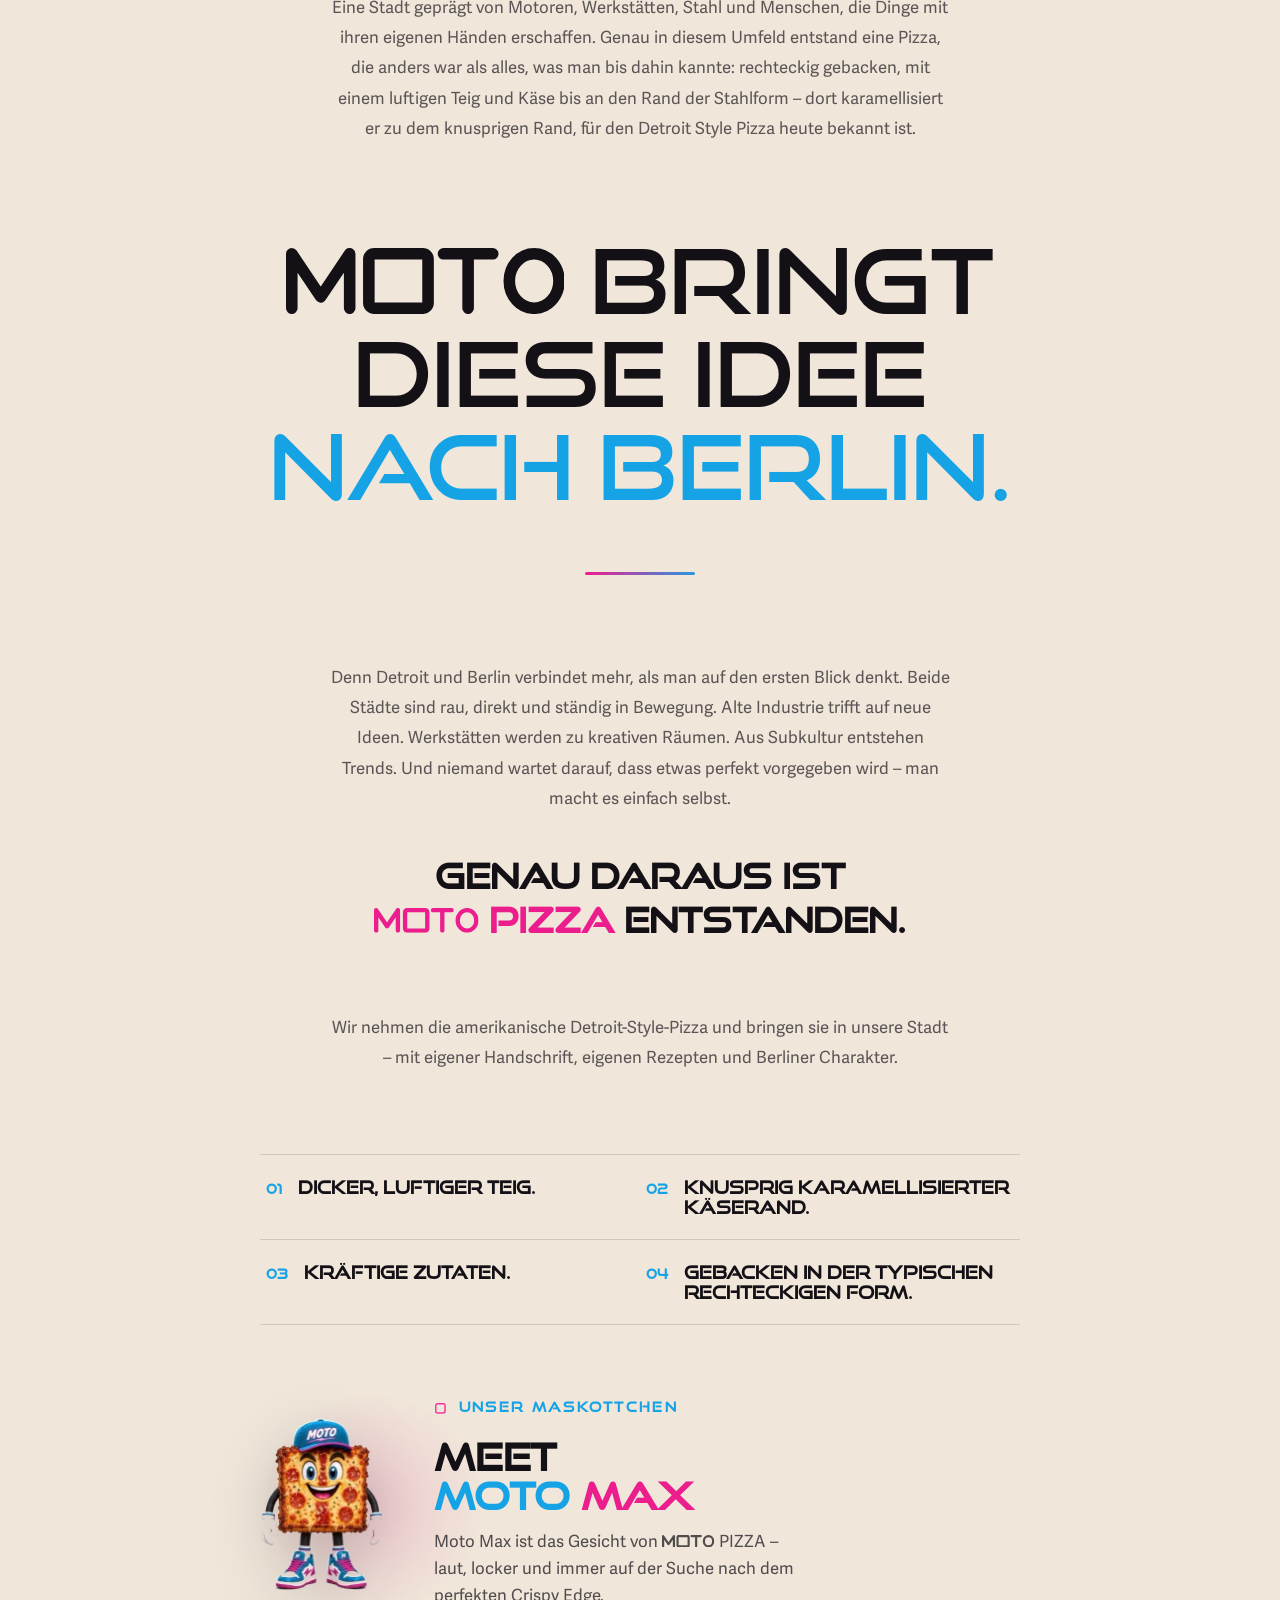
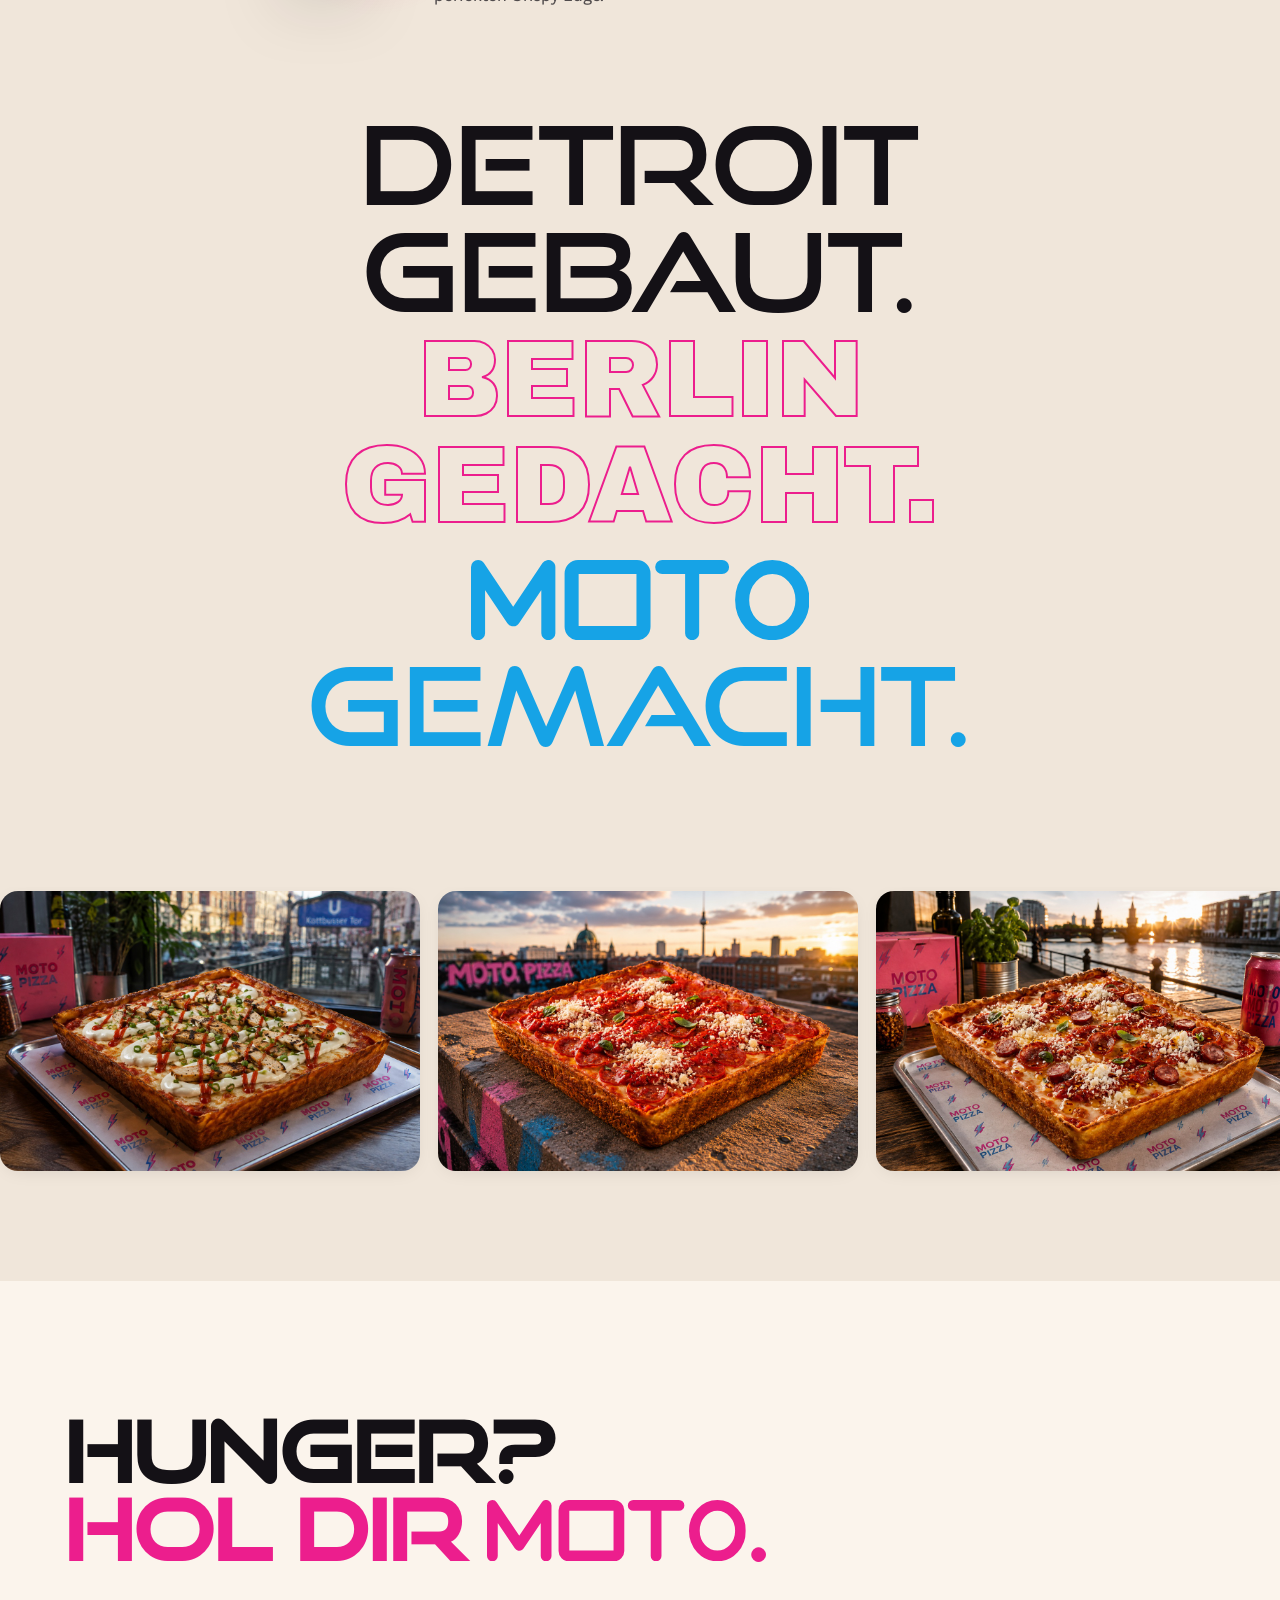
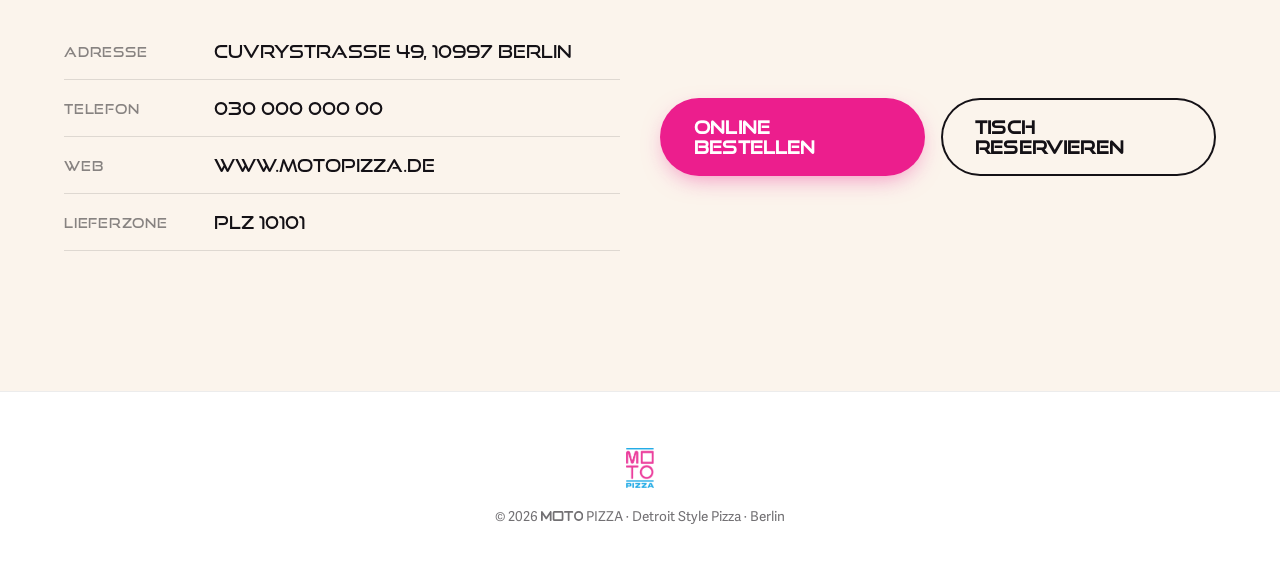
==== commit 4a13e4ac: "MOTO DEALS als eigene Aktionssektion; Style-Karten ohne Glyph Zwei freigegebene Aenderungen.  Style-" ====
--- a/index.html
+++ b/index.html
@@ -339,6 +339,42 @@
   </section>
 
   <!-- ==========================================================================
+       MOTO DEALS
+       Limited combo offers, between the pizza section and DESSERT. The cards
+       themselves are injected by initDeals() in js/main.js from MOTO_DEALS in
+       data/menu.js — empty that list and the section hides itself.
+       ========================================================================== -->
+  <section class="deals" id="deals" data-section="deals" hidden>
+    <div class="deals__inner">
+      <div class="deals__head">
+        <p class="deals__limited reveal" data-reveal>
+          <span class="deals__limited-dot" aria-hidden="true"></span>
+          <span class="deals__limited-text">Limited Deals<span class="deals__limited-sep" aria-hidden="true">·</span>nur für kurze Zeit</span>
+        </p>
+        <h2 class="section-title deals__title reveal" data-reveal data-delay="1">
+          <span class="deals__title-moto"><svg class="moto-mark" role="img" aria-label="MOTO"><use href="#moto-wordmark"/></svg></span><span class="deals__title-word">DEALS</span>
+        </h2>
+        <p class="deals__slogan reveal" data-reveal data-delay="2">
+Wer Käse liebt, liebt <svg class="moto-mark" role="img" aria-label="MOTO"><use href="#moto-wordmark"/></svg>.</p>
+      </div>
+
+      <div class="deals__slider reveal" data-reveal data-delay="3">
+        <button class="deals__arrow deals__arrow--prev" id="dealsPrev" type="button" aria-label="Vorheriger Deal" hidden>
+          <svg viewBox="0 0 24 24" width="20" height="20" aria-hidden="true"><path d="M15 4l-8 8 8 8" fill="none" stroke="currentColor" stroke-width="2.4" stroke-linecap="round" stroke-linejoin="round"/></svg>
+        </button>
+
+        <div class="deals__track" id="dealsTrack" tabindex="0" role="group" aria-label="MOTO Deals, horizontal scrollbar"><!-- injected by js/main.js from data/menu.js --></div>
+
+        <button class="deals__arrow deals__arrow--next" id="dealsNext" type="button" aria-label="Nächster Deal" hidden>
+          <svg viewBox="0 0 24 24" width="20" height="20" aria-hidden="true"><path d="M9 4l8 8-8 8" fill="none" stroke="currentColor" stroke-width="2.4" stroke-linecap="round" stroke-linejoin="round"/></svg>
+        </button>
+
+        <div class="deals__dots" id="dealsDots" role="tablist" aria-label="Deal auswählen" hidden><!-- injected by js/main.js --></div>
+      </div>
+    </div>
+  </section>
+
+  <!-- ==========================================================================
        SNACKS
        ========================================================================== -->
   <section class="snacks" id="snacks" data-section="snacks">
--- a/css/style.css
+++ b/css/style.css
@@ -1084,11 +1084,10 @@
    two options carry it instead. One chooser for all ten pizzas, so it sits
    outside .selector__panel and does not inherit the panel's fade.
 
-   Colours come straight from the section's own tone: the block sits on the
-   pink or blue background, an unpicked option is a hairline in white on it,
-   and the picked one is a solid white card with the tone as its accent —
-   no new colour enters the palette. Rendered by initPizzaStyles() in
-   js/main.js from MOTO_PIZZA_STYLES in data/menu.js.
+   The block sits on the section's own pink or blue background, an unpicked
+   option is a hairline in white on it, and the picked one is a solid white
+   card whose price is MOTO blue. No new colour enters the palette. Rendered
+   by initPizzaStyles() in js/main.js from MOTO_PIZZA_STYLES in data/menu.js.
    ---------------------------------------------------------------------- */
 .selector__styles {
   position: relative; z-index: 1;
@@ -1119,7 +1118,7 @@
 
 .selector__style {
   display: flex; flex-direction: column; align-items: center;
-  gap: 6px;
+  gap: 4px;
   min-width: 0;
   padding: clamp(14px, 1.8vw, 20px) clamp(10px, 1.6vw, 18px);
   border: 1.5px solid rgba(255, 255, 255, 0.5);
@@ -1145,20 +1144,6 @@
   box-shadow: 0 14px 28px -14px rgba(20, 17, 22, 0.6);
 }
 
-/* the glyph is the whole difference between the two options, so it is drawn
-   rather than written: a rounded square for Detroit, a circle for New York */
-.selector__style-shape {
-  width: 22px; height: 22px; flex: none;
-  border: 2.5px solid currentColor;
-  border-radius: 5px;
-  opacity: 0.9;
-}
-.selector__style-shape--round { border-radius: 50%; }
-.selector__style.is-active .selector__style-shape {
-  background: currentColor;
-  opacity: 1;
-}
-
 .selector__style-name {
   font-family: var(--font-display); text-transform: uppercase;
   font-size: clamp(0.72rem, 1.05vw, 0.92rem);
@@ -1174,13 +1159,273 @@
   font-family: var(--font-display);
   font-size: clamp(1.15rem, 1.9vw, 1.5rem);
   line-height: 1.1;
-  margin-top: 2px;
-}
-.selector__style.is-active .selector__style-price { color: var(--tone-accent); }
+  margin-top: 6px;
+}
+/* MOTO blue, fixed — not the section's own tone: the price is the one figure
+   on the card that has to stay the same colour while the carousel alternates
+   pink and blue behind it. */
+.selector__style.is-active .selector__style-price { color: var(--blue); }
 
 @media (prefers-reduced-motion: reduce) {
   .selector__style { transition: none; }
   .selector__style.is-active { transform: none; }
+}
+
+/* ==========================================================================
+   MOTO DEALS
+   Sits between two white sections (menu above, dessert below), so it needs
+   its own ground to read as a distinct offer block. That ground is the
+   thinnest wash of MOTO blue over white — a tint of a colour the brand
+   already owns, not a fourth colour — with rounded corners echoing .menu.
+   Everything on top is pink, blue and white.
+
+   The racing note is two dashed arcs behind the cards, the same dashed
+   language as the selector's spinning ring, at low opacity. Decoration only:
+   aria-hidden, pointer-events:none, and it never moves.
+   ========================================================================== */
+.deals {
+  position: relative;
+  overflow: hidden;
+  padding: 84px 0 92px;
+  /* the wash is painted over an explicit white ground: composited straight
+     onto the page's cream body it turns grey instead of blue */
+  background:
+    linear-gradient(rgba(22, 163, 230, 0.06), rgba(22, 163, 230, 0.06)),
+    var(--white);
+}
+.deals[hidden] { display: none; }
+@media (max-width: 640px) { .deals { padding: 62px 0 70px; } }
+
+.deals__inner {
+  position: relative; z-index: 1;
+  max-width: var(--container); margin: 0 auto;
+}
+
+/* the two arcs. Sized off the section, anchored off-canvas so only the sweep
+   shows — no element of the layout has to make room for them. */
+.deals::before,
+.deals::after {
+  content: "";
+  position: absolute;
+  border-radius: 50%;
+  pointer-events: none;
+}
+.deals::before {
+  width: 620px; height: 620px;
+  top: -230px; right: -190px;
+  border: 2px dashed rgba(236, 30, 141, 0.16);
+}
+.deals::after {
+  width: 460px; height: 460px;
+  bottom: -220px; left: -150px;
+  border: 2px dashed rgba(22, 163, 230, 0.2);
+}
+@media (max-width: 640px) {
+  .deals::before { width: 380px; height: 380px; top: -150px; right: -140px; }
+  .deals::after { width: 300px; height: 300px; bottom: -160px; left: -110px; }
+}
+
+.deals__head {
+  padding: 0 var(--pad);
+  margin-bottom: clamp(30px, 4vw, 44px);
+}
+
+/* ---------- the limited-time flag ---------------------------------------
+   A pill in the brand pink with two speed lines running out of it — the
+   racing cue does the shouting, so the words do not have to. No exclamation
+   marks, no starburst, no "SALE": it reads as part of the branding rather
+   than as a discount sticker stuck on top. */
+.deals__limited {
+  display: inline-flex; align-items: center; gap: 9px;
+  padding: 7px 16px 7px 13px;
+  border-radius: 999px;
+  background: var(--pink);
+  color: var(--white);
+  font-family: var(--font-display);
+  font-size: clamp(0.6rem, 0.84vw, 0.74rem);
+  letter-spacing: 0.16em; text-transform: uppercase;
+  white-space: nowrap;
+  margin-bottom: clamp(14px, 1.8vw, 20px);
+  box-shadow: 0 12px 26px -14px rgba(236, 30, 141, 0.9);
+}
+.deals__limited-dot {
+  width: 7px; height: 7px; border-radius: 50%; flex: none;
+  background: var(--white);
+  box-shadow: 0 0 0 4px rgba(255, 255, 255, 0.3);
+}
+.deals__limited-sep { margin: 0 0.5em; opacity: 0.65; }
+/* the speed lines — three tapering strokes trailing the pill, drawn with a
+   repeating gradient so there is no extra markup and nothing to load */
+.deals__limited::after {
+  content: "";
+  width: clamp(18px, 2.6vw, 30px); height: 9px;
+  margin-left: 3px; flex: none;
+  background:
+    linear-gradient(to right, rgba(255,255,255,0.85), rgba(255,255,255,0)) top left / 100% 1.5px no-repeat,
+    linear-gradient(to right, rgba(255,255,255,0.6), rgba(255,255,255,0)) center left / 78% 1.5px no-repeat,
+    linear-gradient(to right, rgba(255,255,255,0.85), rgba(255,255,255,0)) bottom left / 90% 1.5px no-repeat;
+}
+@media (max-width: 640px) {
+  .deals__limited { padding: 6px 13px 6px 11px; gap: 7px; letter-spacing: 0.12em; }
+  .deals__limited-dot { width: 6px; height: 6px; box-shadow: 0 0 0 3px rgba(255, 255, 255, 0.3); }
+}
+
+/* MOTO in pink, DEALS in blue — the wordmark carries the M-O-T-O, so the
+   brand name is the logotype here exactly as it is everywhere else. */
+.deals__title { display: flex; align-items: baseline; flex-wrap: wrap; gap: 0.28em; }
+.deals__title-moto { color: var(--pink); display: inline-flex; align-items: baseline; }
+.deals__title-word { color: var(--blue); }
+
+.deals__slogan {
+  margin-top: clamp(12px, 1.6vw, 18px);
+  font-family: var(--font-display);
+  font-size: clamp(0.95rem, 1.9vw, 1.45rem);
+  letter-spacing: 0.02em; text-transform: uppercase;
+  color: var(--ink);
+}
+.deals__slogan .moto-mark { color: var(--pink); }
+
+/* ---------- the slider --------------------------------------------------
+   The track is the scroll container. Cards scroll inside it, so the page
+   itself never gains a horizontal scrollbar however narrow the viewport is.
+   scroll-padding + the matching track padding keep a snapped card aligned
+   with the section's own left edge instead of the raw container edge. */
+.deals__slider { position: relative; }
+
+.deals__track {
+  display: flex;
+  gap: clamp(14px, 2vw, 24px);
+  padding: 6px var(--pad) 10px;
+  scroll-padding-left: var(--pad);
+  overflow-x: auto;
+  overflow-y: hidden;
+  scroll-snap-type: x mandatory;
+  -webkit-overflow-scrolling: touch;
+  overscroll-behavior-x: contain;
+  scrollbar-width: none;
+  outline: none;
+}
+.deals__track::-webkit-scrollbar { display: none; }
+.deals__track.is-dragging { cursor: grabbing; scroll-snap-type: none; }
+.deals__track:focus-visible { outline: 2px solid var(--blue); outline-offset: 2px; border-radius: 8px; }
+
+/* one card at a time on a phone with the next one clearly peeking, two on a
+   tablet, all three at once from the point they fit without shrinking the
+   photo — the picture is the point of the card, so it never gets squeezed */
+.deal-card {
+  flex: 0 0 82%;
+  scroll-snap-align: start;
+  min-width: 0;
+  display: flex; flex-direction: column;
+  background: var(--white);
+  border-radius: var(--radius);
+  overflow: hidden;
+  box-shadow: 0 22px 44px -28px rgba(20, 17, 22, 0.45);
+}
+@media (min-width: 620px)  { .deal-card { flex-basis: 54%; } }
+@media (min-width: 900px)  { .deal-card { flex-basis: 40%; } }
+@media (min-width: 1180px) { .deal-card { flex-basis: calc((100% - 2 * clamp(14px, 2vw, 24px)) / 3); } }
+
+/* the photo sits on the same blue wash as the section, so the product's own
+   white cut-out has a ground instead of dissolving into the card */
+.deal-card__media {
+  background: rgba(22, 163, 230, 0.07);
+  border-bottom: 1px dashed rgba(22, 163, 230, 0.28);
+  aspect-ratio: 3 / 2;
+  display: flex; align-items: center; justify-content: center;
+  padding: 10px;
+}
+.deal-card__media img {
+  width: 100%; height: 100%;
+  object-fit: contain;      /* full slice and full can, never cropped */
+  -webkit-user-drag: none;
+  user-select: none;
+}
+
+.deal-card__body {
+  display: flex; flex-direction: column;
+  flex: 1;
+  padding: clamp(18px, 2.2vw, 26px) clamp(16px, 2vw, 24px) clamp(18px, 2.2vw, 24px);
+}
+.deal-card__name {
+  font-family: var(--font-display); text-transform: uppercase;
+  font-size: clamp(1.05rem, 1.7vw, 1.4rem);
+  line-height: 1.1; letter-spacing: 0.01em;
+  color: var(--ink);
+  margin-bottom: clamp(10px, 1.3vw, 14px);
+}
+.deal-card__items {
+  list-style: none;
+  display: flex; flex-direction: column; gap: 5px;
+  margin-bottom: clamp(14px, 1.8vw, 20px);
+}
+.deal-card__items li {
+  position: relative;
+  padding-left: 16px;
+  font-size: clamp(0.86rem, 1.05vw, 0.95rem);
+  line-height: 1.45;
+  color: rgba(20, 17, 22, 0.7);
+}
+/* a short pink dash instead of a bullet — same racing shorthand as the rest
+   of the section, and it lines the two rows up on their own left edge */
+.deal-card__items li::before {
+  content: "";
+  position: absolute; left: 0; top: 0.66em;
+  width: 9px; height: 2px;
+  background: var(--pink);
+  border-radius: 1px;
+}
+/* the price is the loudest thing on the card, and it is pushed to the
+   bottom so all three read on one line however long the item list gets */
+.deal-card__price {
+  margin-top: auto;
+  font-family: var(--font-display);
+  font-size: clamp(1.7rem, 3vw, 2.3rem);
+  line-height: 1;
+  color: var(--pink);
+}
+
+/* ---------- slider controls ---------------------------------------------
+   Both are hidden by js/main.js whenever the track does not overflow. */
+.deals__arrow[hidden], .deals__dots[hidden] { display: none; }
+
+.deals__arrow {
+  position: absolute; top: calc(50% - 46px); z-index: 3;
+  transform: translateY(-50%);
+  width: 46px; height: 46px;
+  border-radius: 50%;
+  display: flex; align-items: center; justify-content: center;
+  background: var(--white);
+  color: var(--blue);
+  box-shadow: 0 14px 28px -14px rgba(20, 17, 22, 0.5);
+  transition: background 0.25s var(--ease), color 0.25s var(--ease),
+              transform 0.2s var(--ease), opacity 0.25s var(--ease);
+}
+.deals__arrow--prev { left: calc(var(--pad) - 23px); }
+.deals__arrow--next { right: calc(var(--pad) - 23px); }
+.deals__arrow:hover { background: var(--blue); color: var(--white); }
+.deals__arrow:active { transform: translateY(-50%) scale(0.9); }
+.deals__arrow:disabled { opacity: 0; pointer-events: none; }
+.deals__arrow:focus-visible { outline: 2px solid var(--blue); outline-offset: 3px; }
+@media (max-width: 767px) { .deals__arrow { display: none; } }
+
+.deals__dots {
+  display: flex; justify-content: center; align-items: center;
+  gap: 9px;
+  margin-top: clamp(16px, 2vw, 22px);
+  padding: 0 var(--pad);
+}
+.deals__dot {
+  width: 8px; height: 8px; border-radius: 50%;
+  background: rgba(20, 17, 22, 0.18);
+  transition: background 0.25s var(--ease), transform 0.25s var(--ease);
+  cursor: pointer;
+}
+.deals__dot.is-active { background: var(--pink); transform: scale(1.35); }
+.deals__dot:focus-visible { outline: 2px solid var(--blue); outline-offset: 3px; }
+@media (prefers-reduced-motion: reduce) {
+  .deals__dot, .deals__arrow { transition: none; }
+  .deals__dot.is-active { transform: none; }
 }
 
 /* ==========================================================================
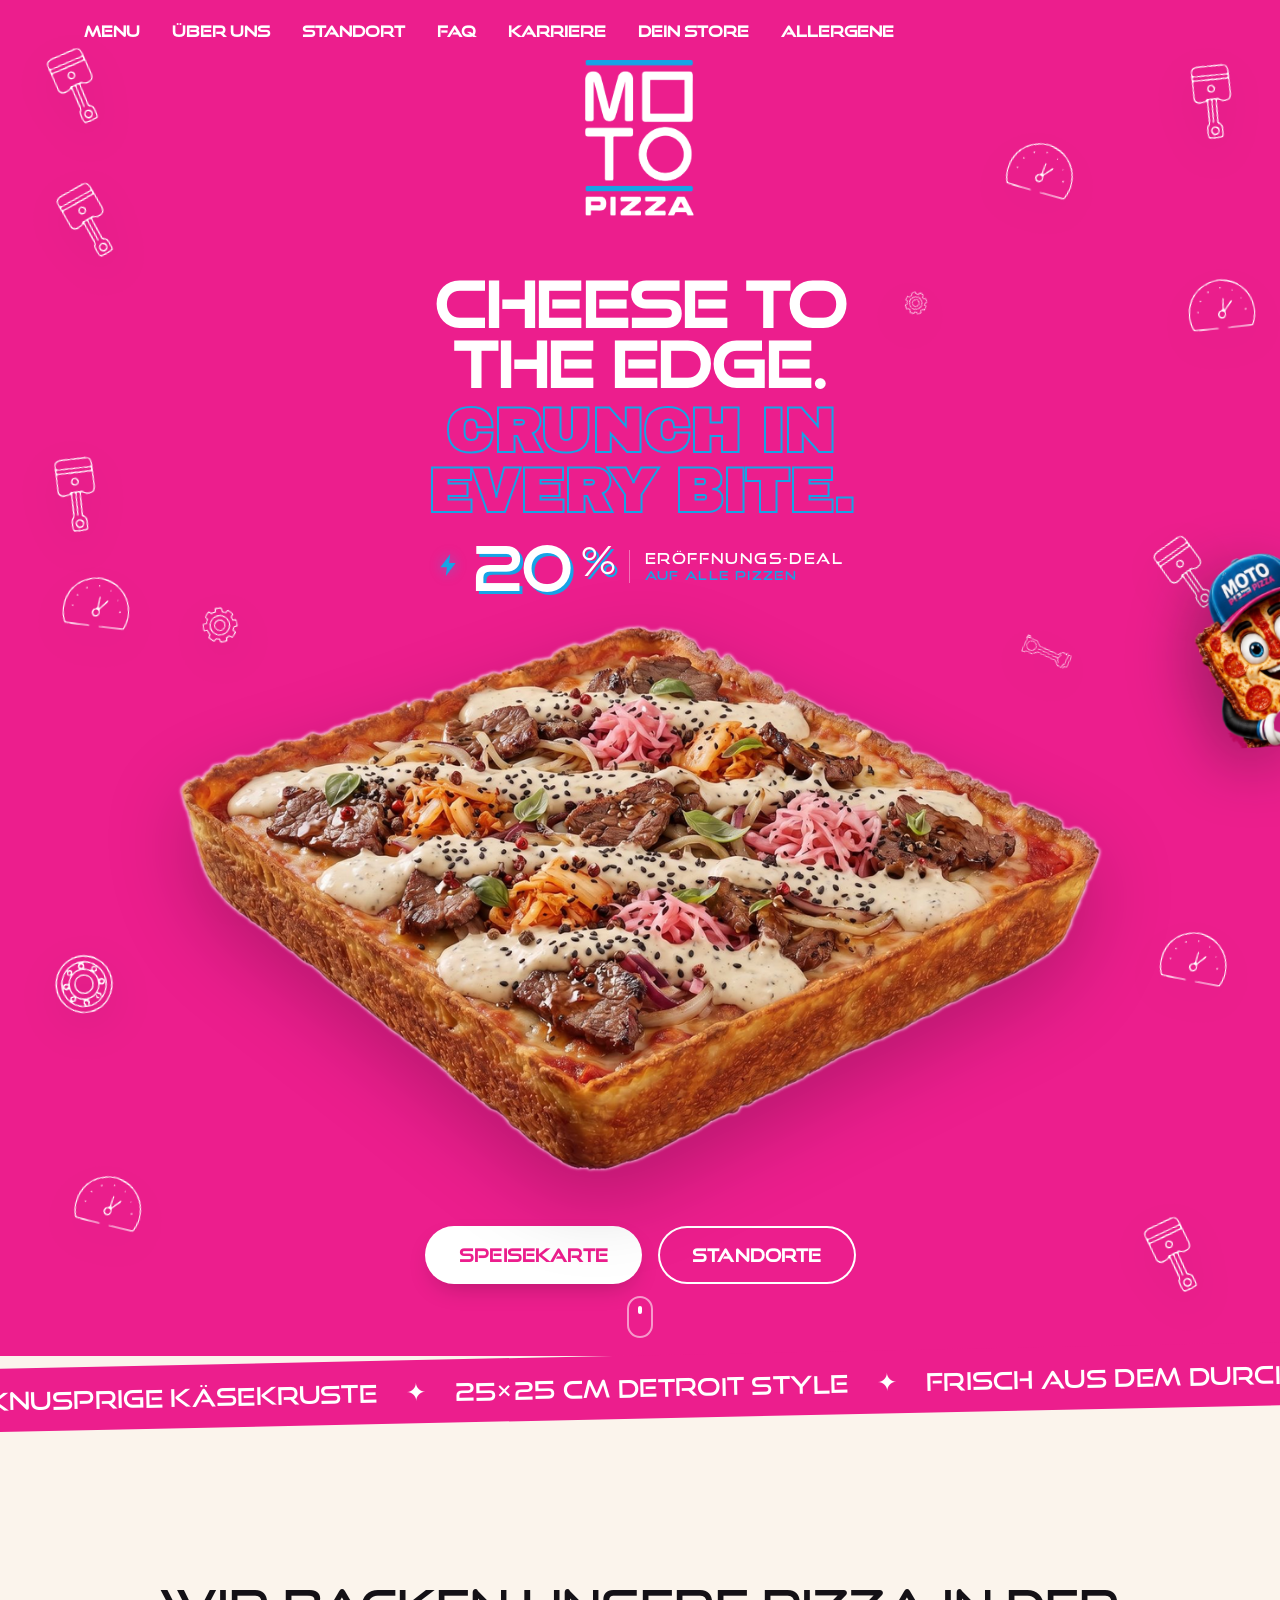
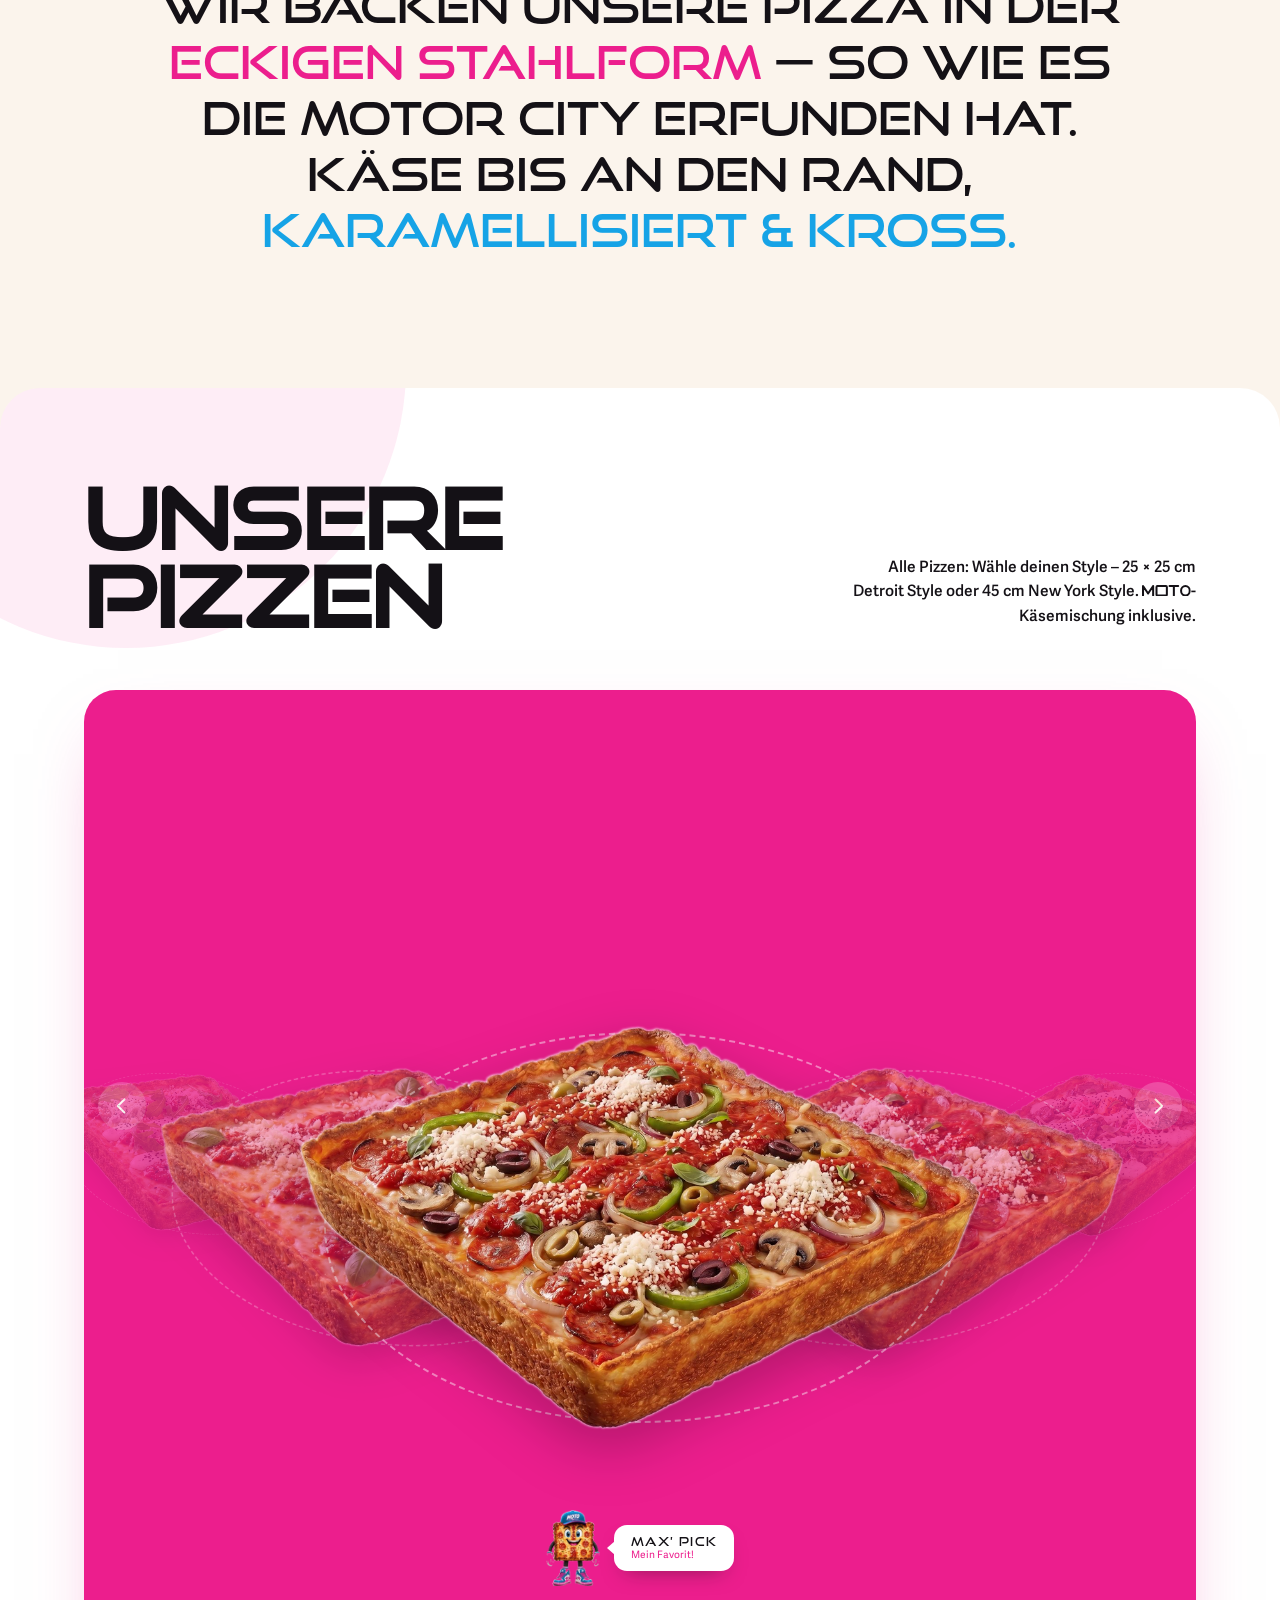
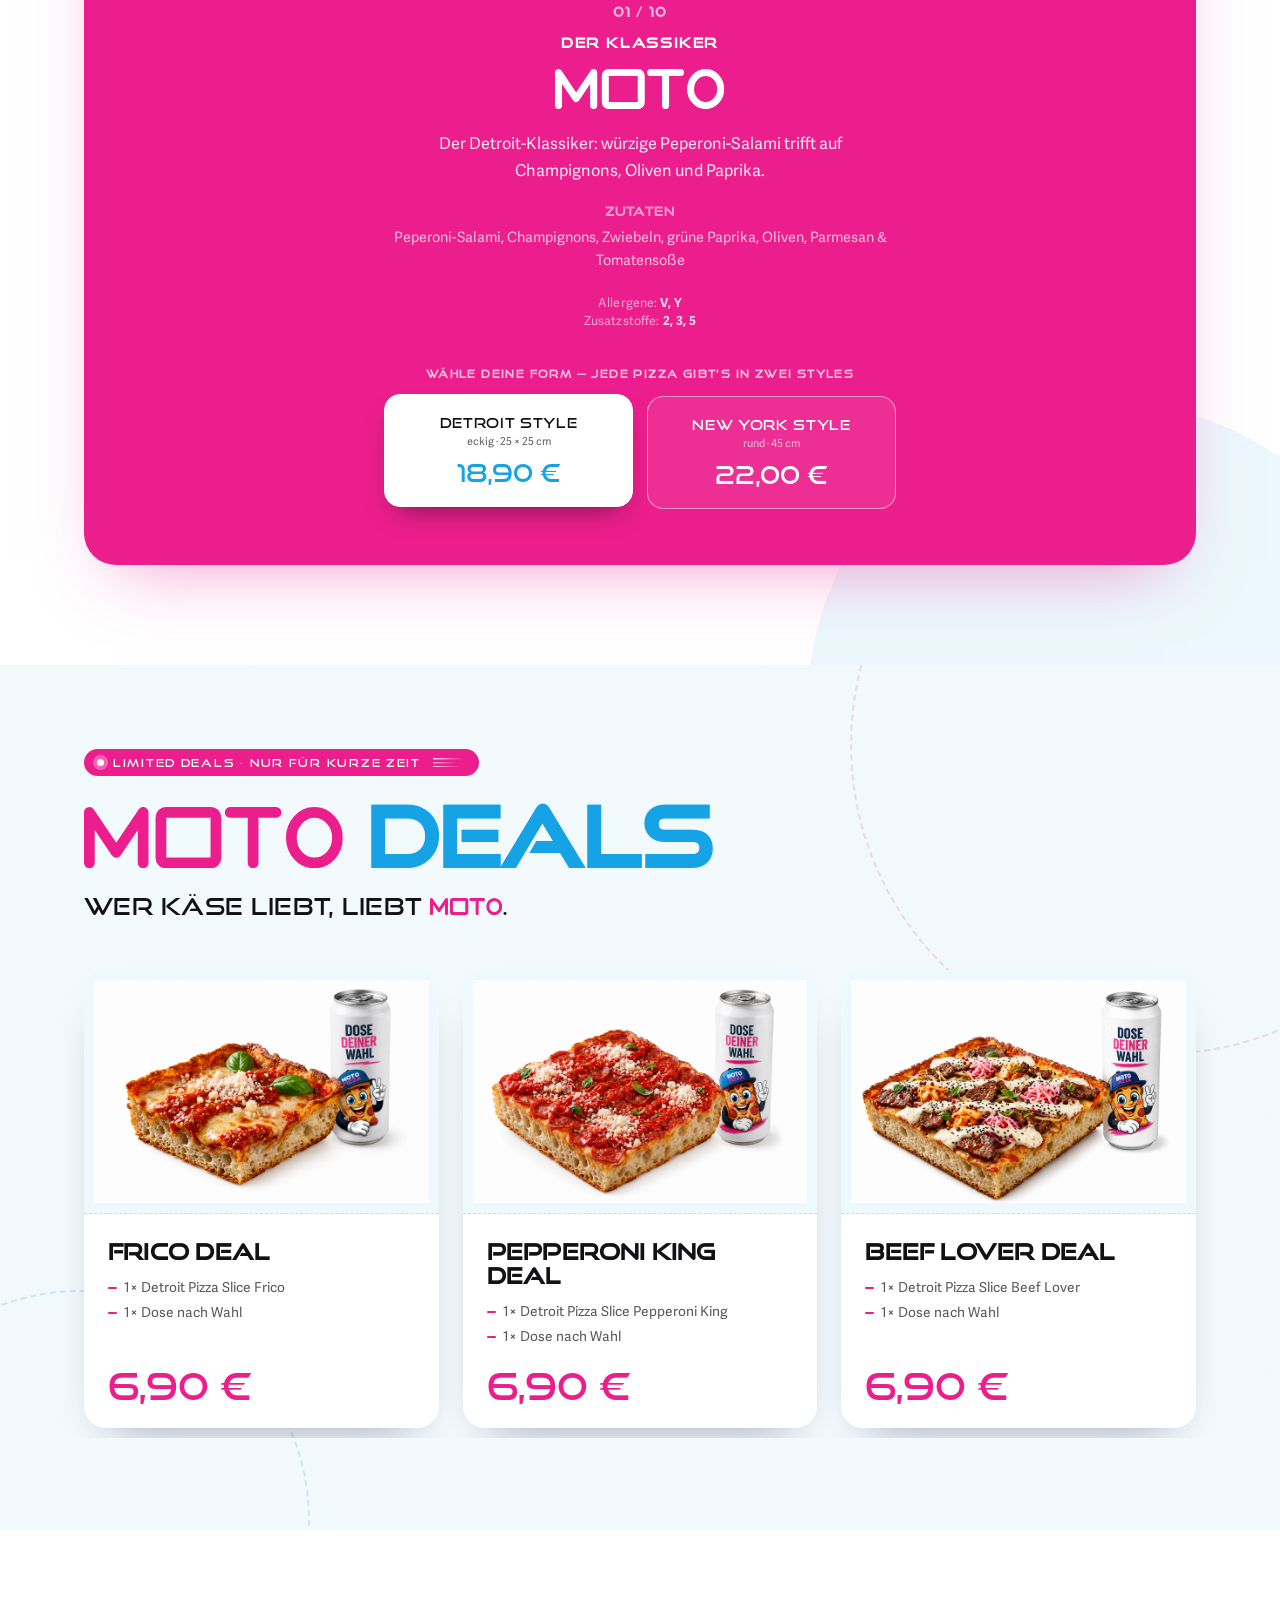
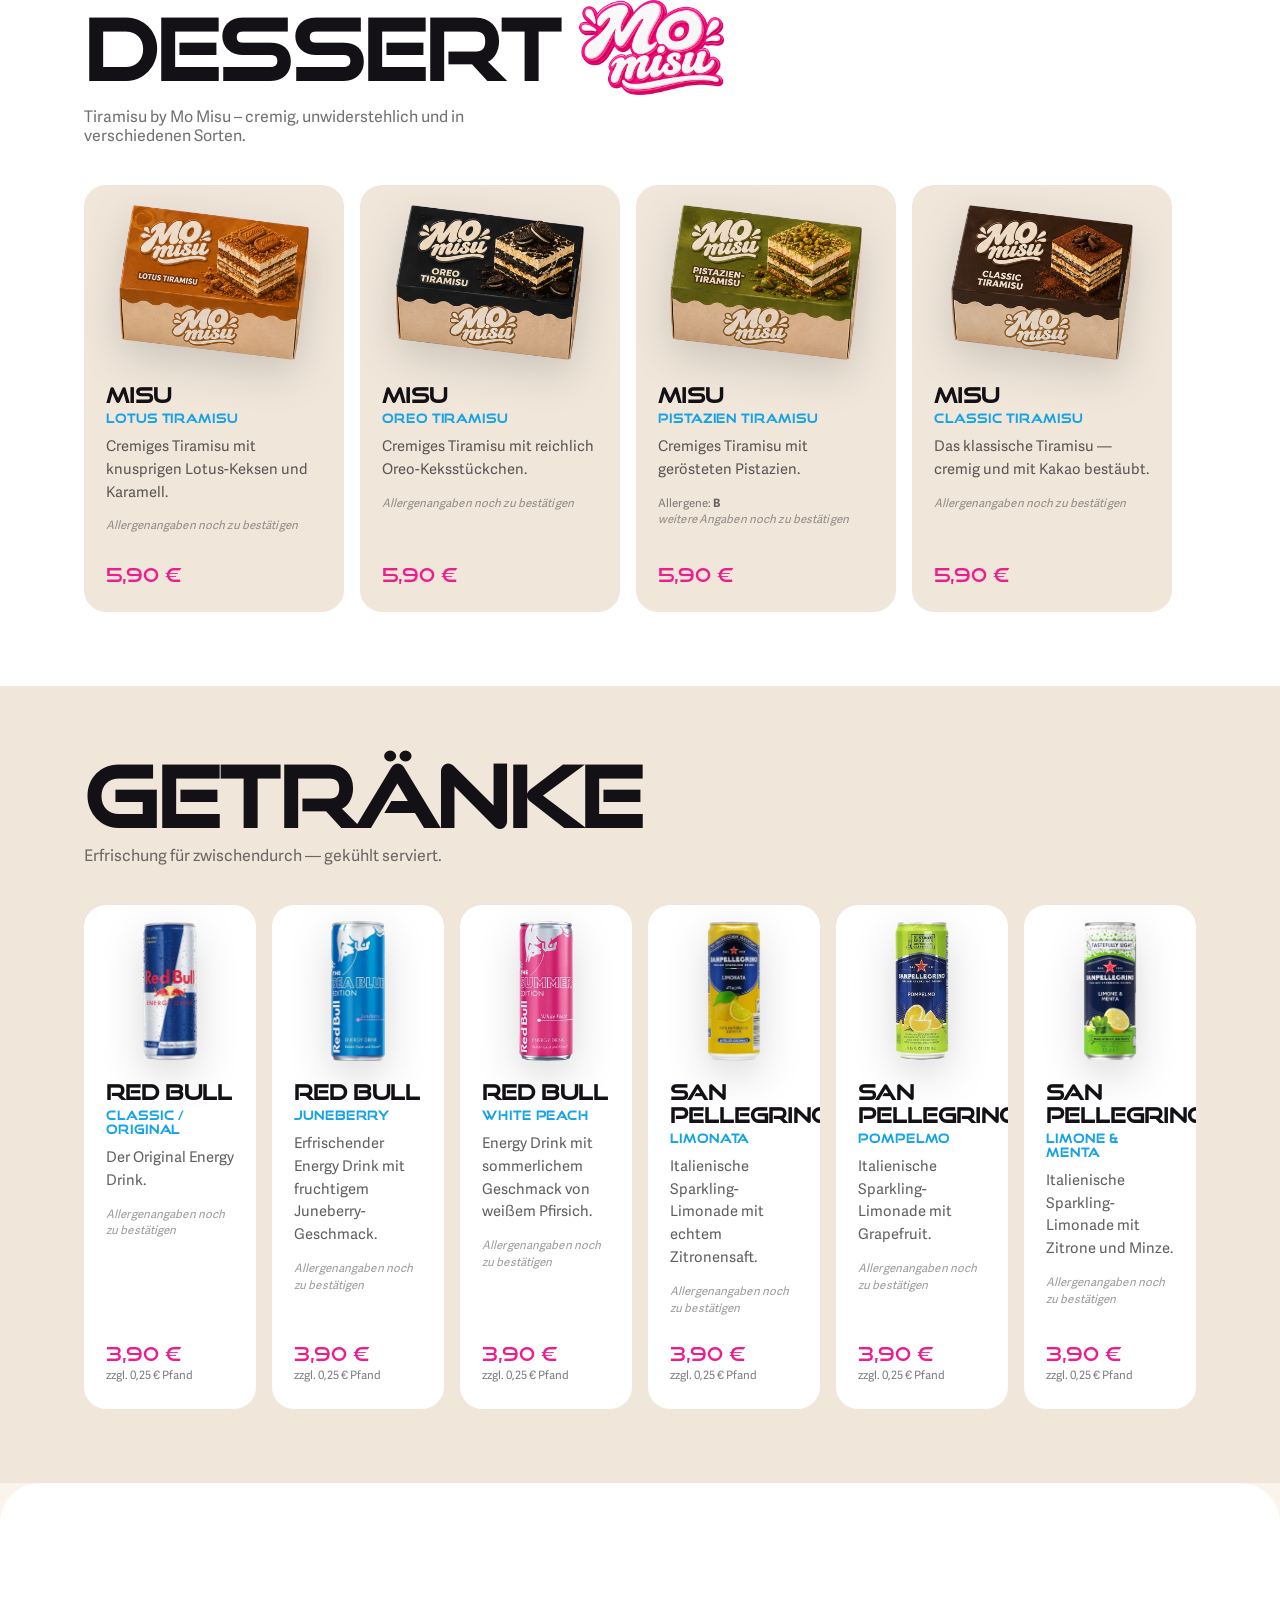
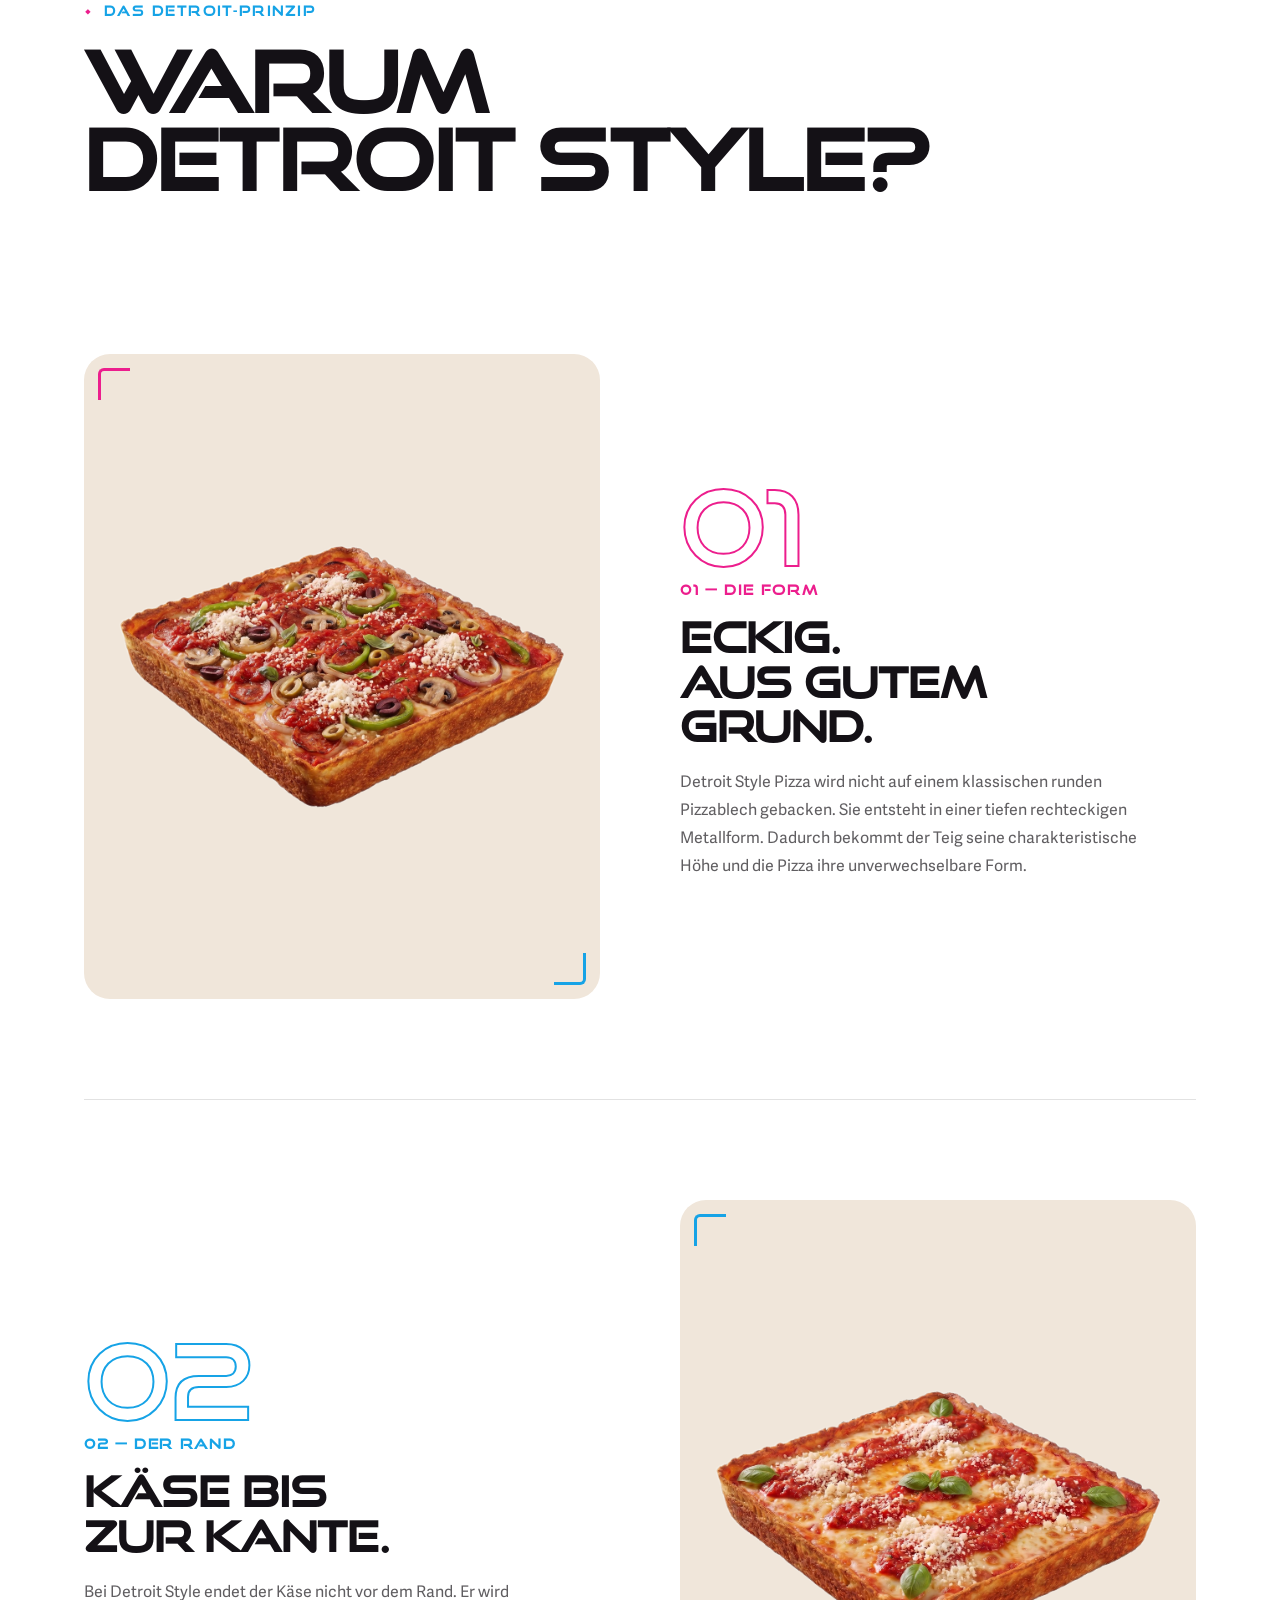
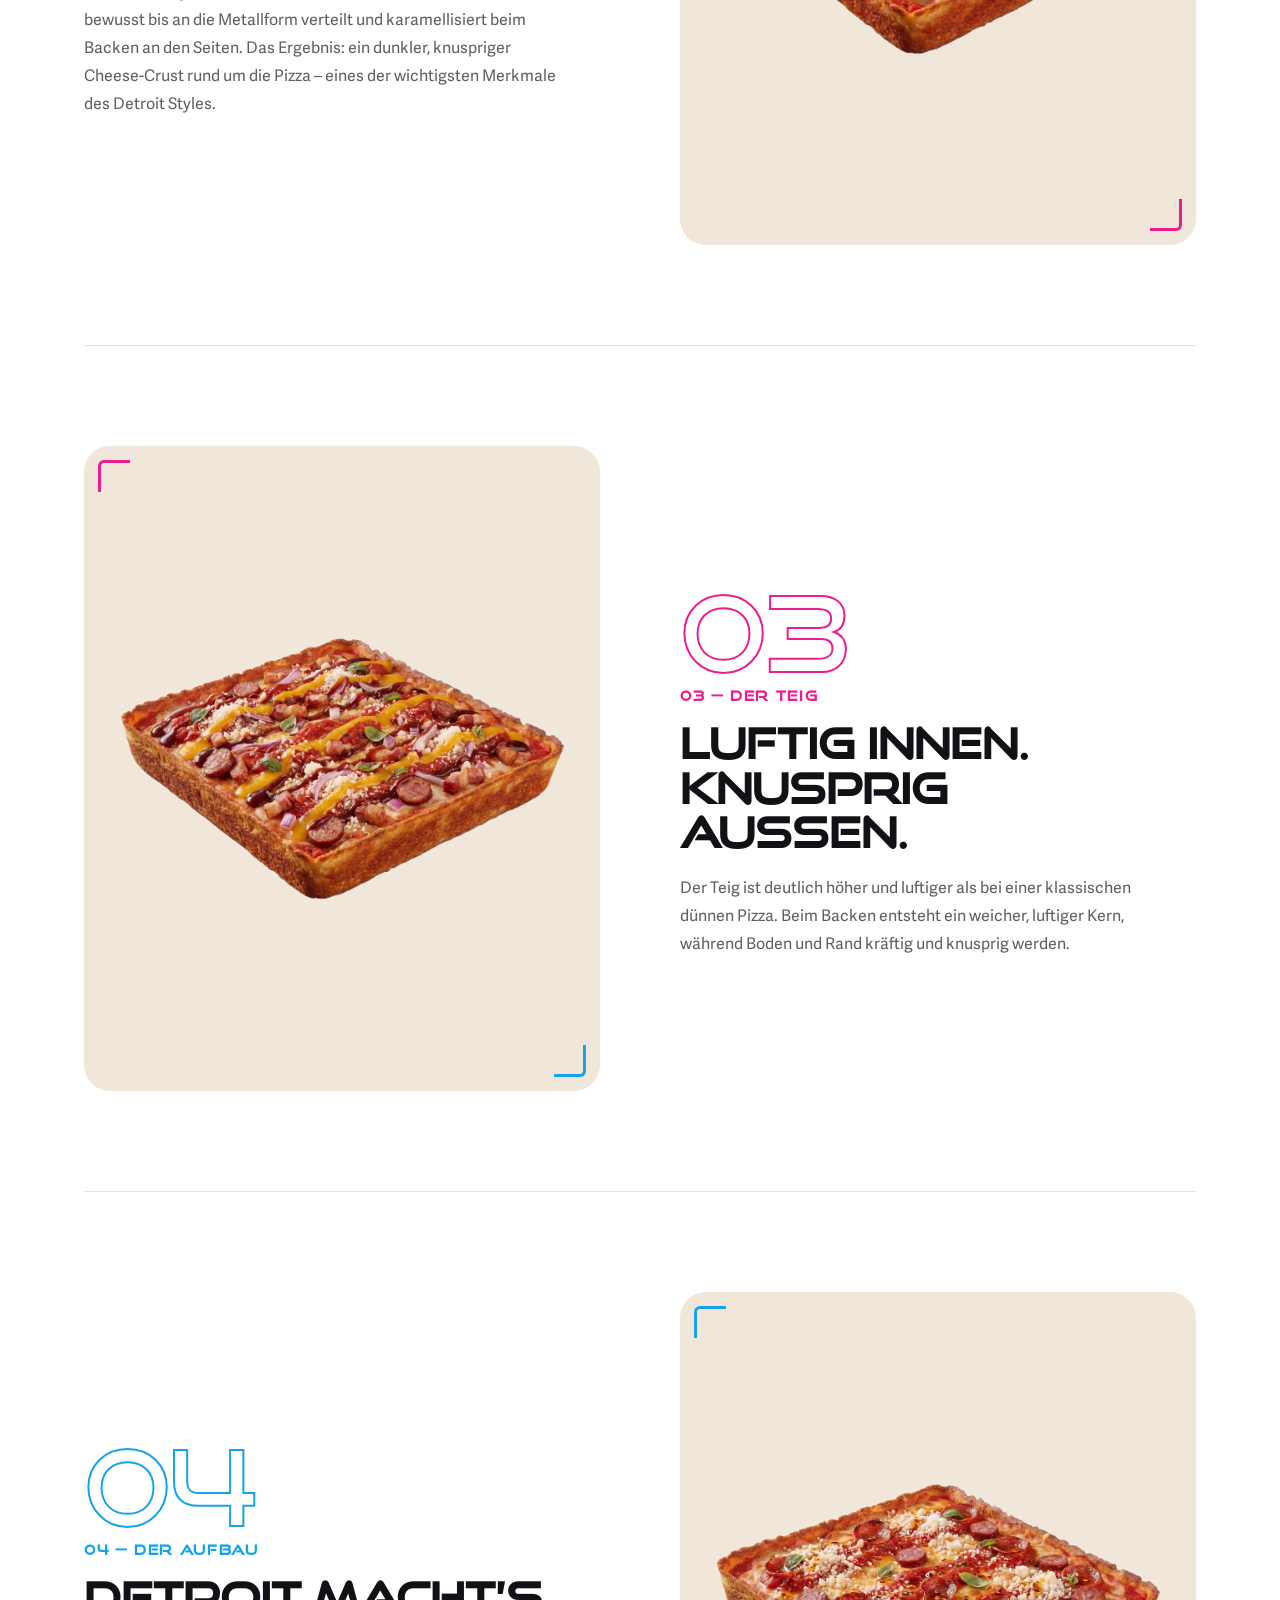
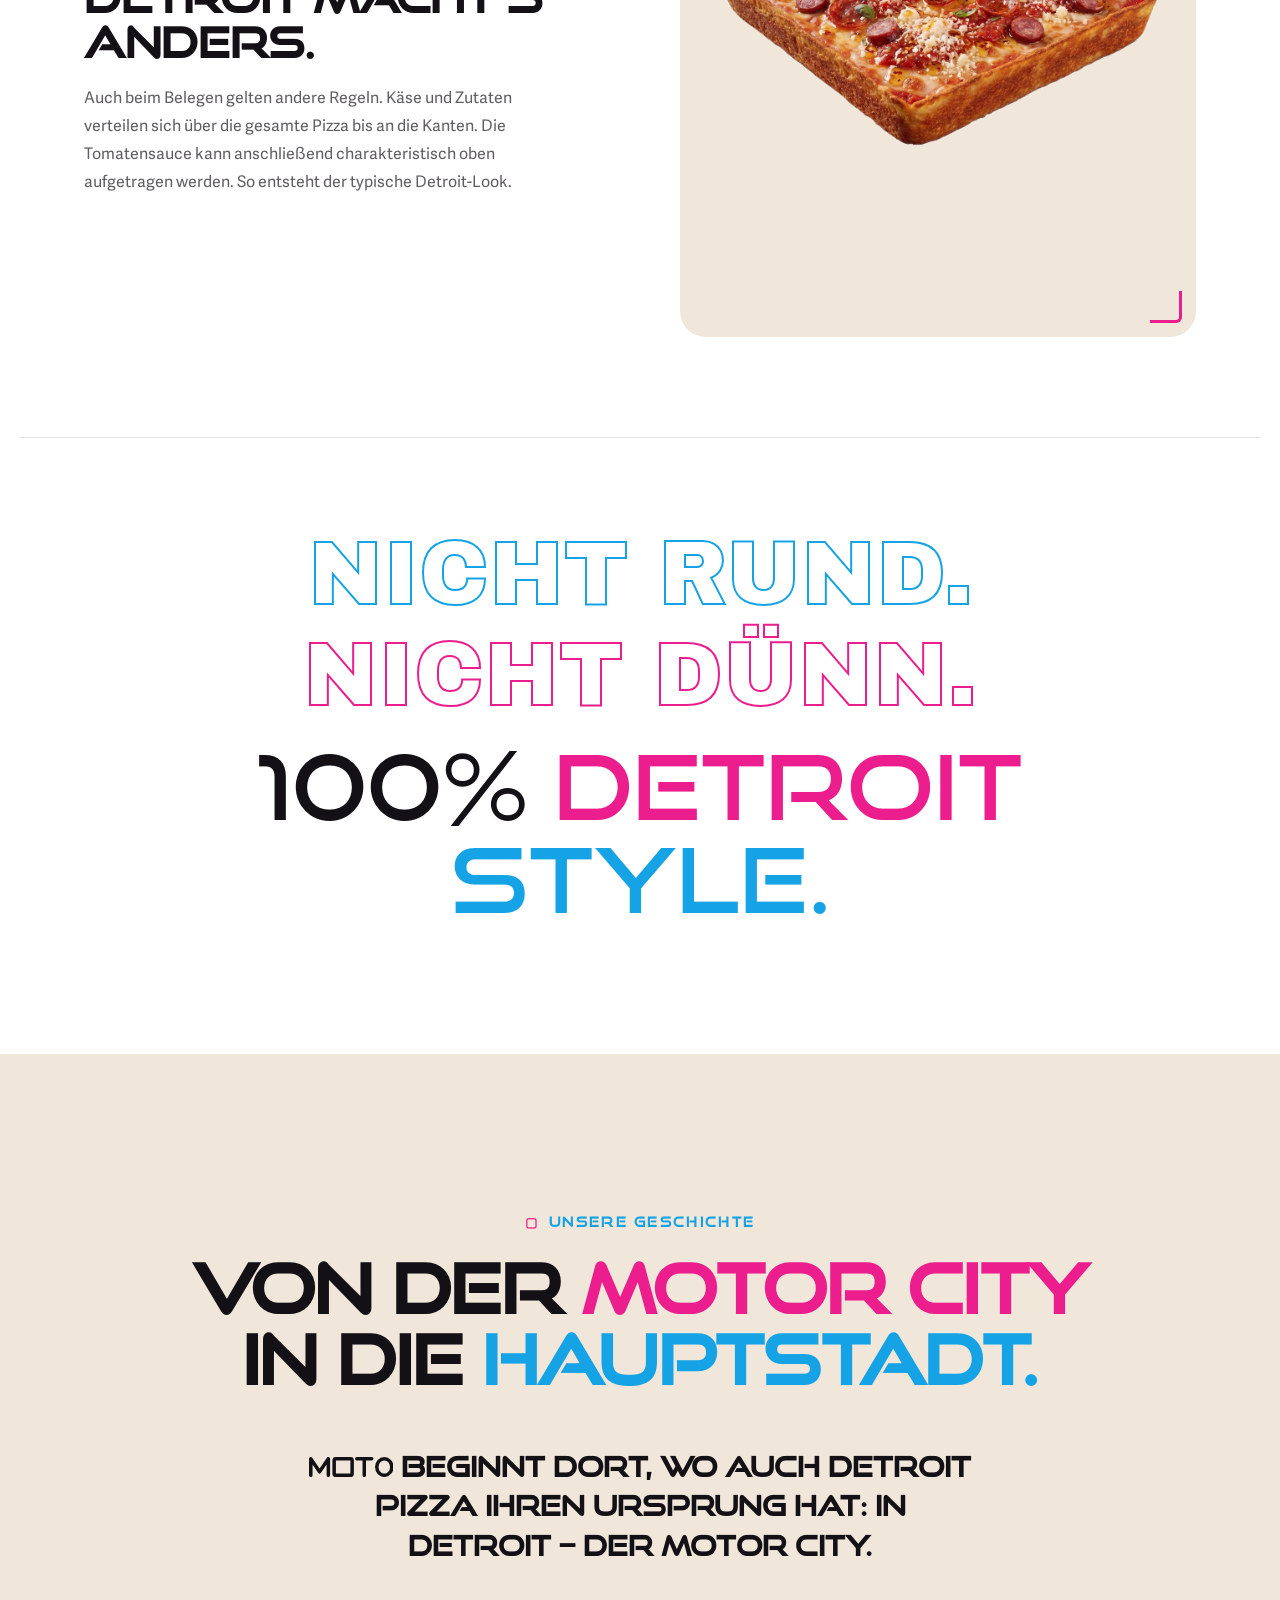
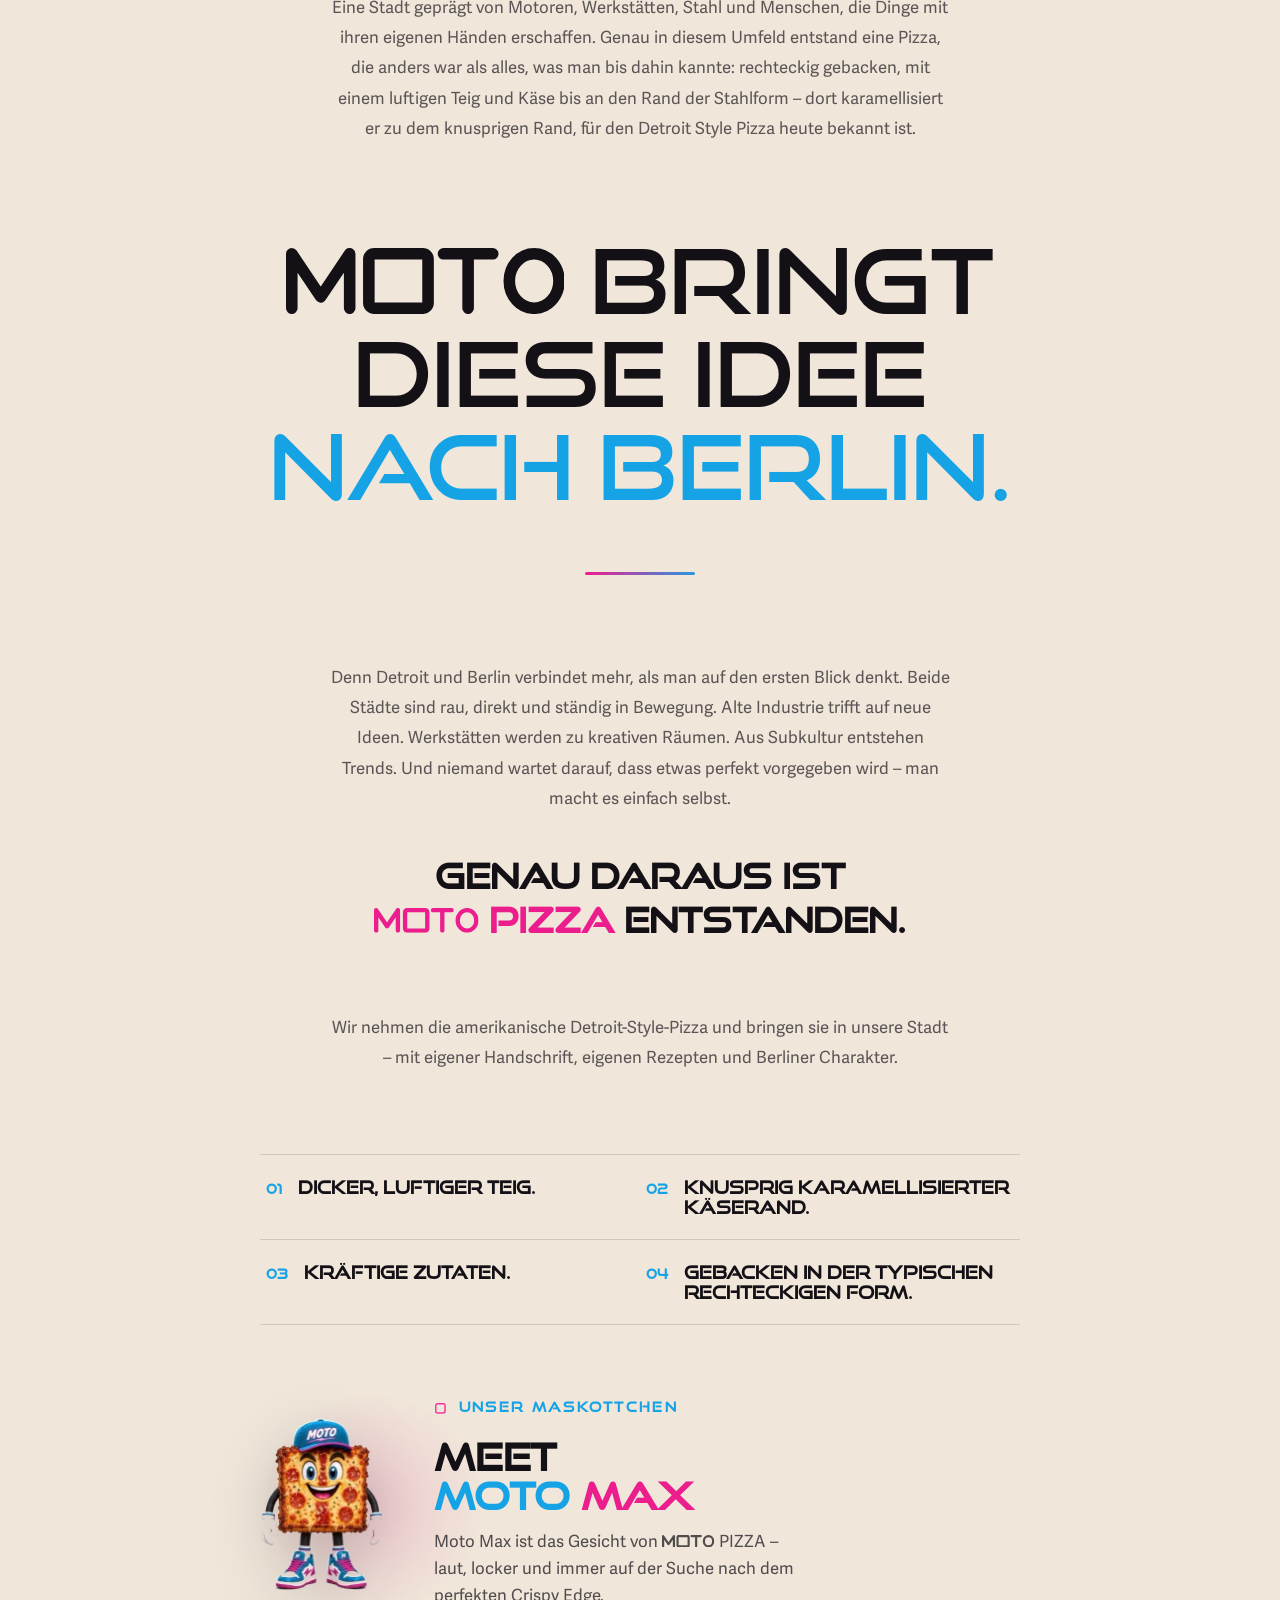
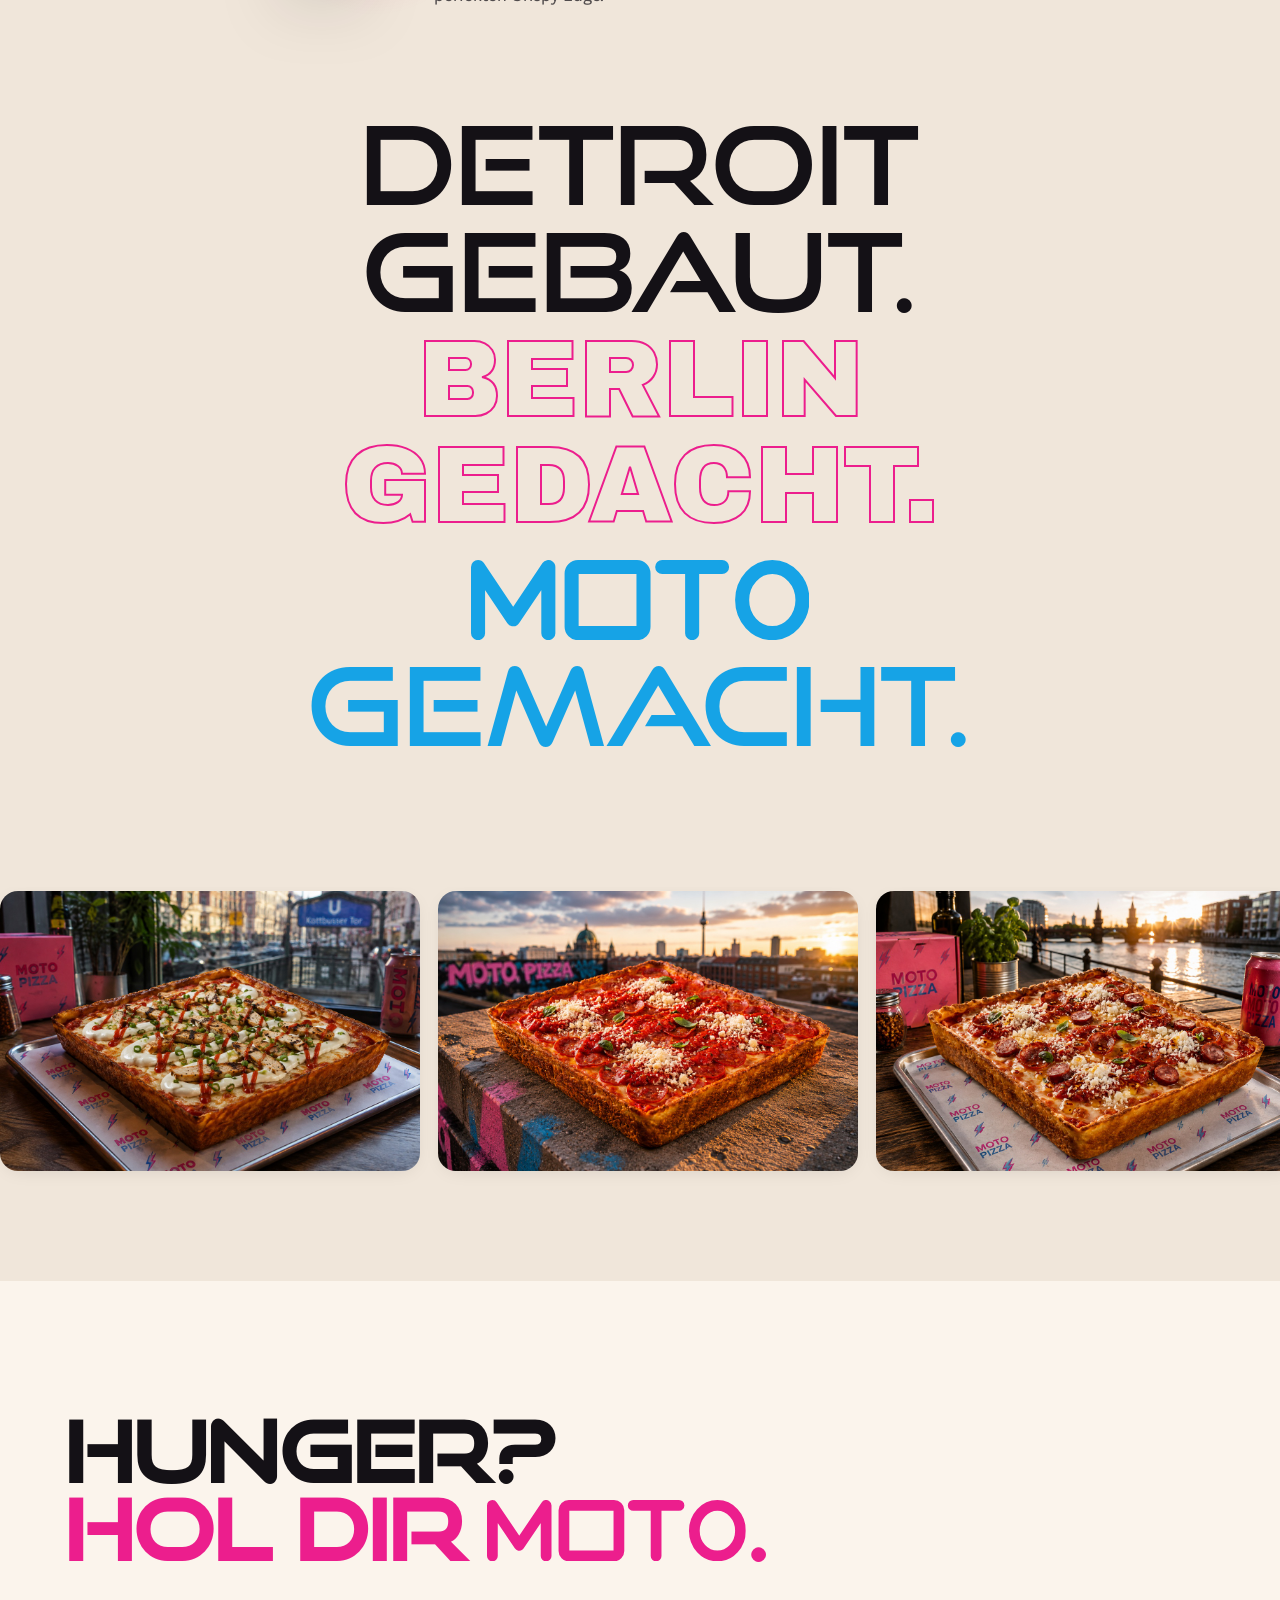
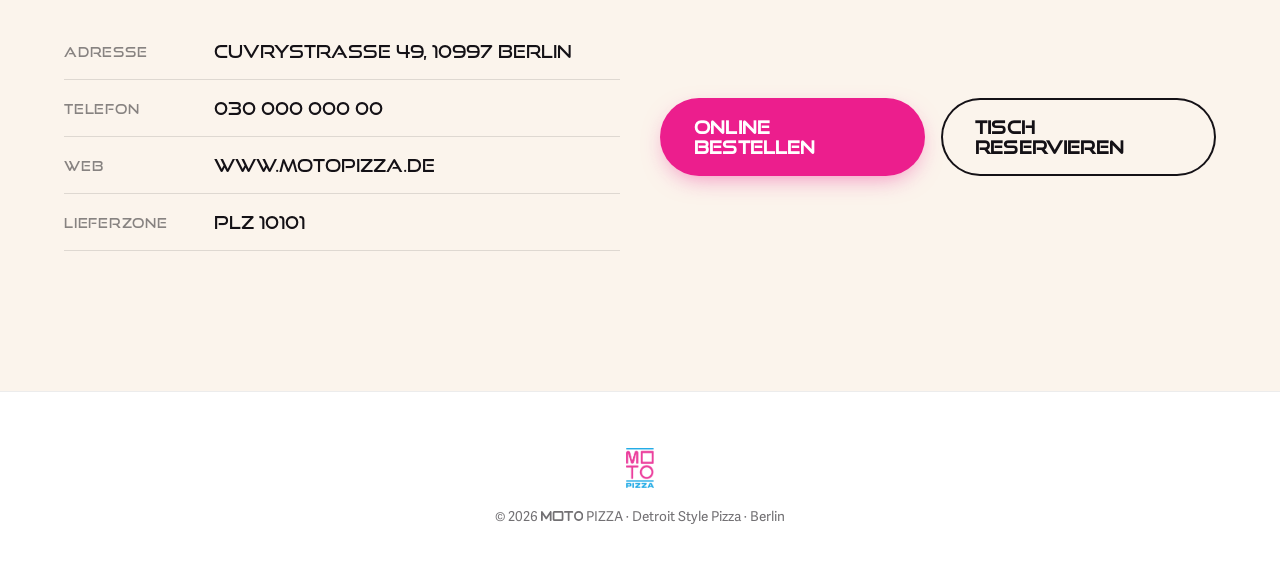
==== commit 2c9f8342: "Infotext bei UNSERE PIZZEN neu gefasst; Durchlaufofen statt Steinofen Der Hinweis neben der Uebersch" ====
--- a/index.html
+++ b/index.html
@@ -254,11 +254,11 @@
     <div class="marquee__track">
       <span>KNUSPRIGE KÄSEKRUSTE</span><span aria-hidden="true">✦</span>
       <span>25×25 CM DETROIT STYLE</span><span aria-hidden="true">✦</span>
-      <span>FRISCH IM STEINOFEN</span><span aria-hidden="true">✦</span>
+      <span>FRISCH AUS DEM DURCHLAUFOFEN</span><span aria-hidden="true">✦</span>
       <span>BERLINS DETROIT PIZZA</span><span aria-hidden="true">✦</span>
       <span>KNUSPRIGE KÄSEKRUSTE</span><span aria-hidden="true">✦</span>
       <span>25×25 CM DETROIT STYLE</span><span aria-hidden="true">✦</span>
-      <span>FRISCH IM STEINOFEN</span><span aria-hidden="true">✦</span>
+      <span>FRISCH AUS DEM DURCHLAUFOFEN</span><span aria-hidden="true">✦</span>
       <span>BERLINS DETROIT PIZZA</span><span aria-hidden="true">✦</span>
     </div>
   </div>
@@ -287,7 +287,7 @@
       <div class="menu__head">
         <h2 class="section-title reveal" data-reveal>UNSERE<br />PIZZEN</h2>
         <p class="menu__note reveal" data-reveal data-delay="1">
-          Alle Pizzen 25×25&nbsp;cm eckig oder als 45&nbsp;cm New&nbsp;York&nbsp;Style rund. <svg class="moto-mark" role="img" aria-label="MOTO"><use href="#moto-wordmark"/></svg>-Käsemischung inklusive.
+          Alle Pizzen: Wähle deinen Style – 25&nbsp;×&nbsp;25&nbsp;cm Detroit&nbsp;Style oder 45&nbsp;cm New&nbsp;York&nbsp;Style. <svg class="moto-mark" role="img" aria-label="MOTO"><use href="#moto-wordmark"/></svg>-Käsemischung inklusive.
         </p>
       </div>
 
--- a/css/style.css
+++ b/css/style.css
@@ -823,7 +823,40 @@
   display: flex; flex-wrap: wrap; align-items: flex-end; justify-content: space-between;
   gap: 24px; margin-bottom: 56px;
 }
-.menu__note { max-width: 320px; color: rgba(20, 17, 22, 0.6); font-size: 1rem; }
+/* short explanatory note, not a second headline: it rides at the right-hand
+   end of the head row, set a good step smaller than body copy and ragged
+   left so its right edge lines up with the section's own margin. Black for
+   contrast, small for hierarchy — the size is what keeps it subordinate to
+   UNSERE PIZZEN, not a lighter grey.
+   .menu__head is a wrapping flex row, so below ~800px the note drops under
+   the headline on its own; there it goes back to ragged right and stays at
+   the smaller size rather than filling the width like a heading. */
+.menu__note {
+  /* a little wider than the old 300px so the bigger type still lands on
+     three lines instead of four — margin-left:auto pins the right edge, so
+     the extra width grows leftwards into the empty gap and the note does not
+     move */
+  max-width: 380px;
+  margin-left: auto;
+  padding-bottom: 6px;
+  color: var(--ink);
+  font-size: clamp(0.98rem, 1.18vw, 1.12rem);
+  /* 600 is a real cut of AdelleSansARA (Semibold), so this is drawn type and
+     not a synthetically smeared 400 — it carries at this size without the
+     heaviness 700 would bring to three lines of running text */
+  font-weight: 600;
+  line-height: 1.55;
+  text-align: right;
+}
+@media (max-width: 799px) {
+  .menu__note {
+    margin-left: 0;
+    padding-bottom: 0;
+    max-width: 360px;
+    font-size: 0.98rem;
+    text-align: left;
+  }
+}
 
 /* ---- interactive pizza selector ---- */
 /* every pizza sits on a full, flat brand-colour card that alternates
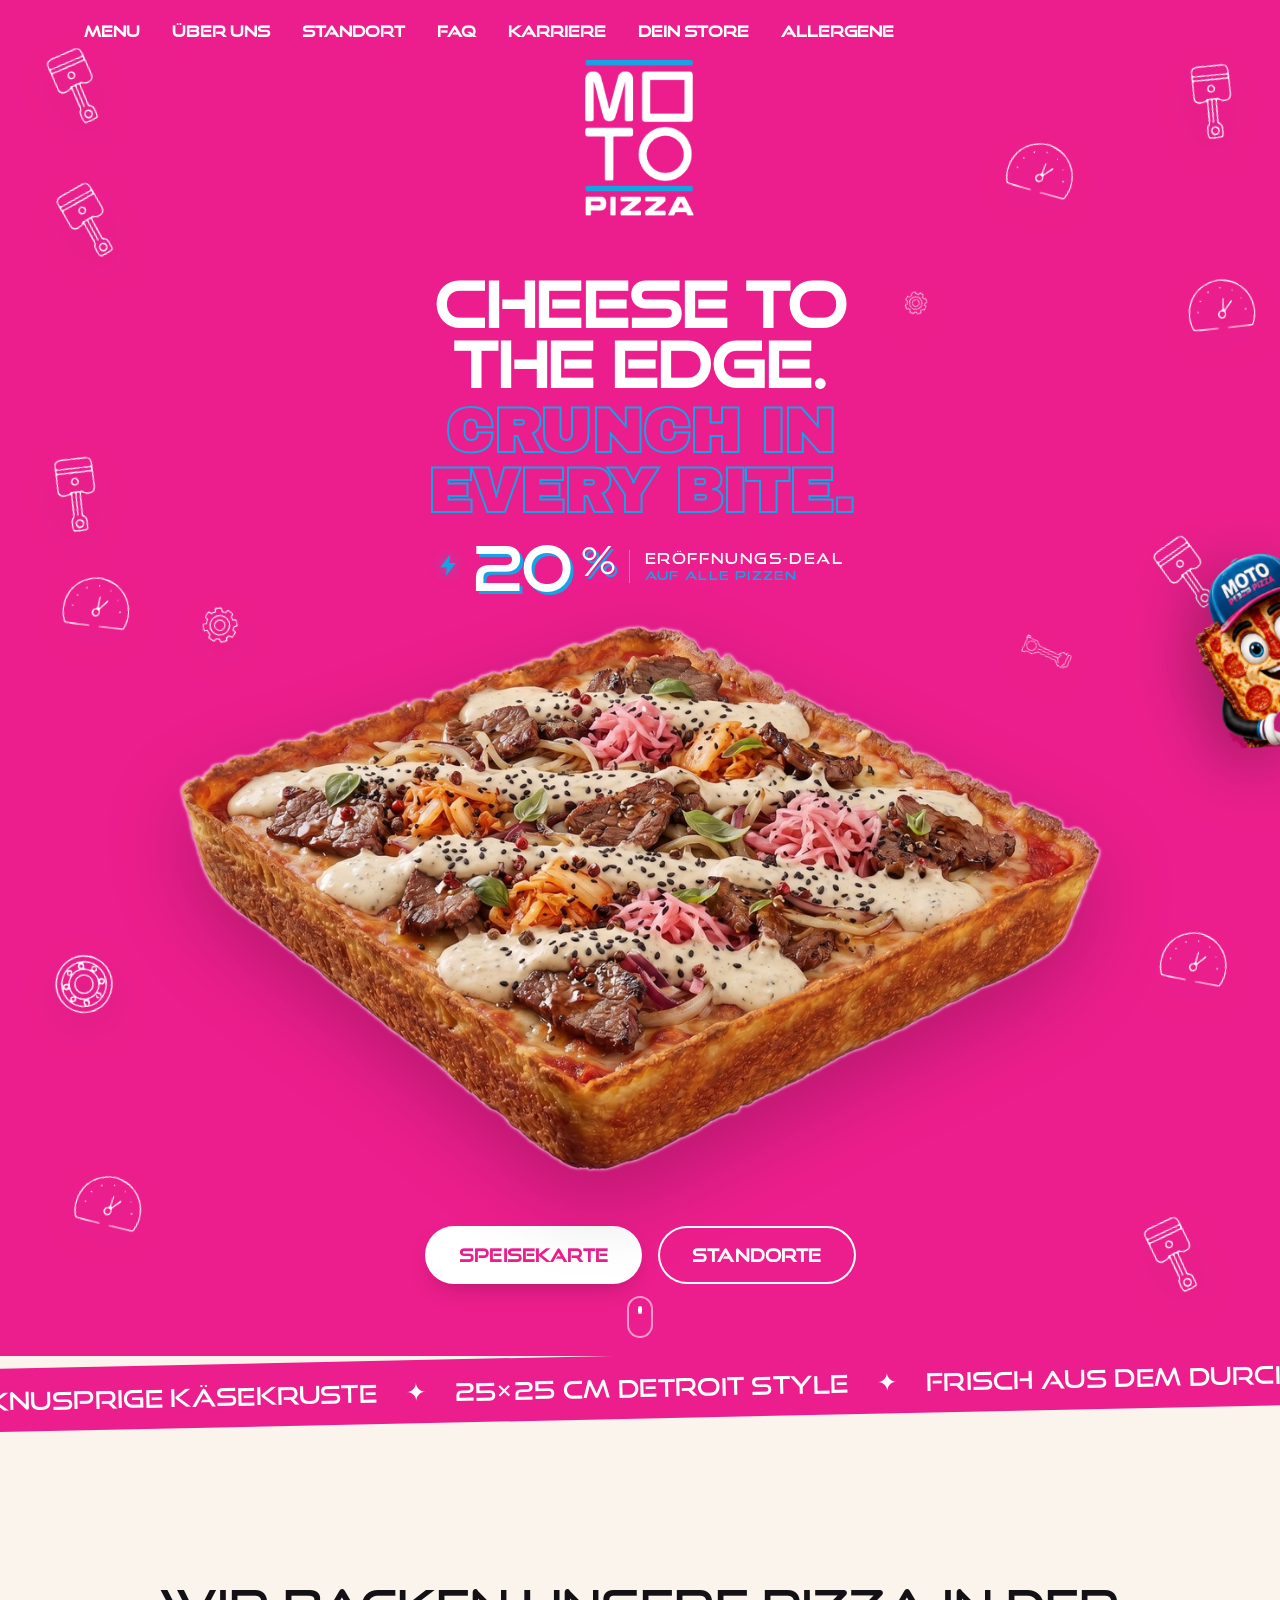
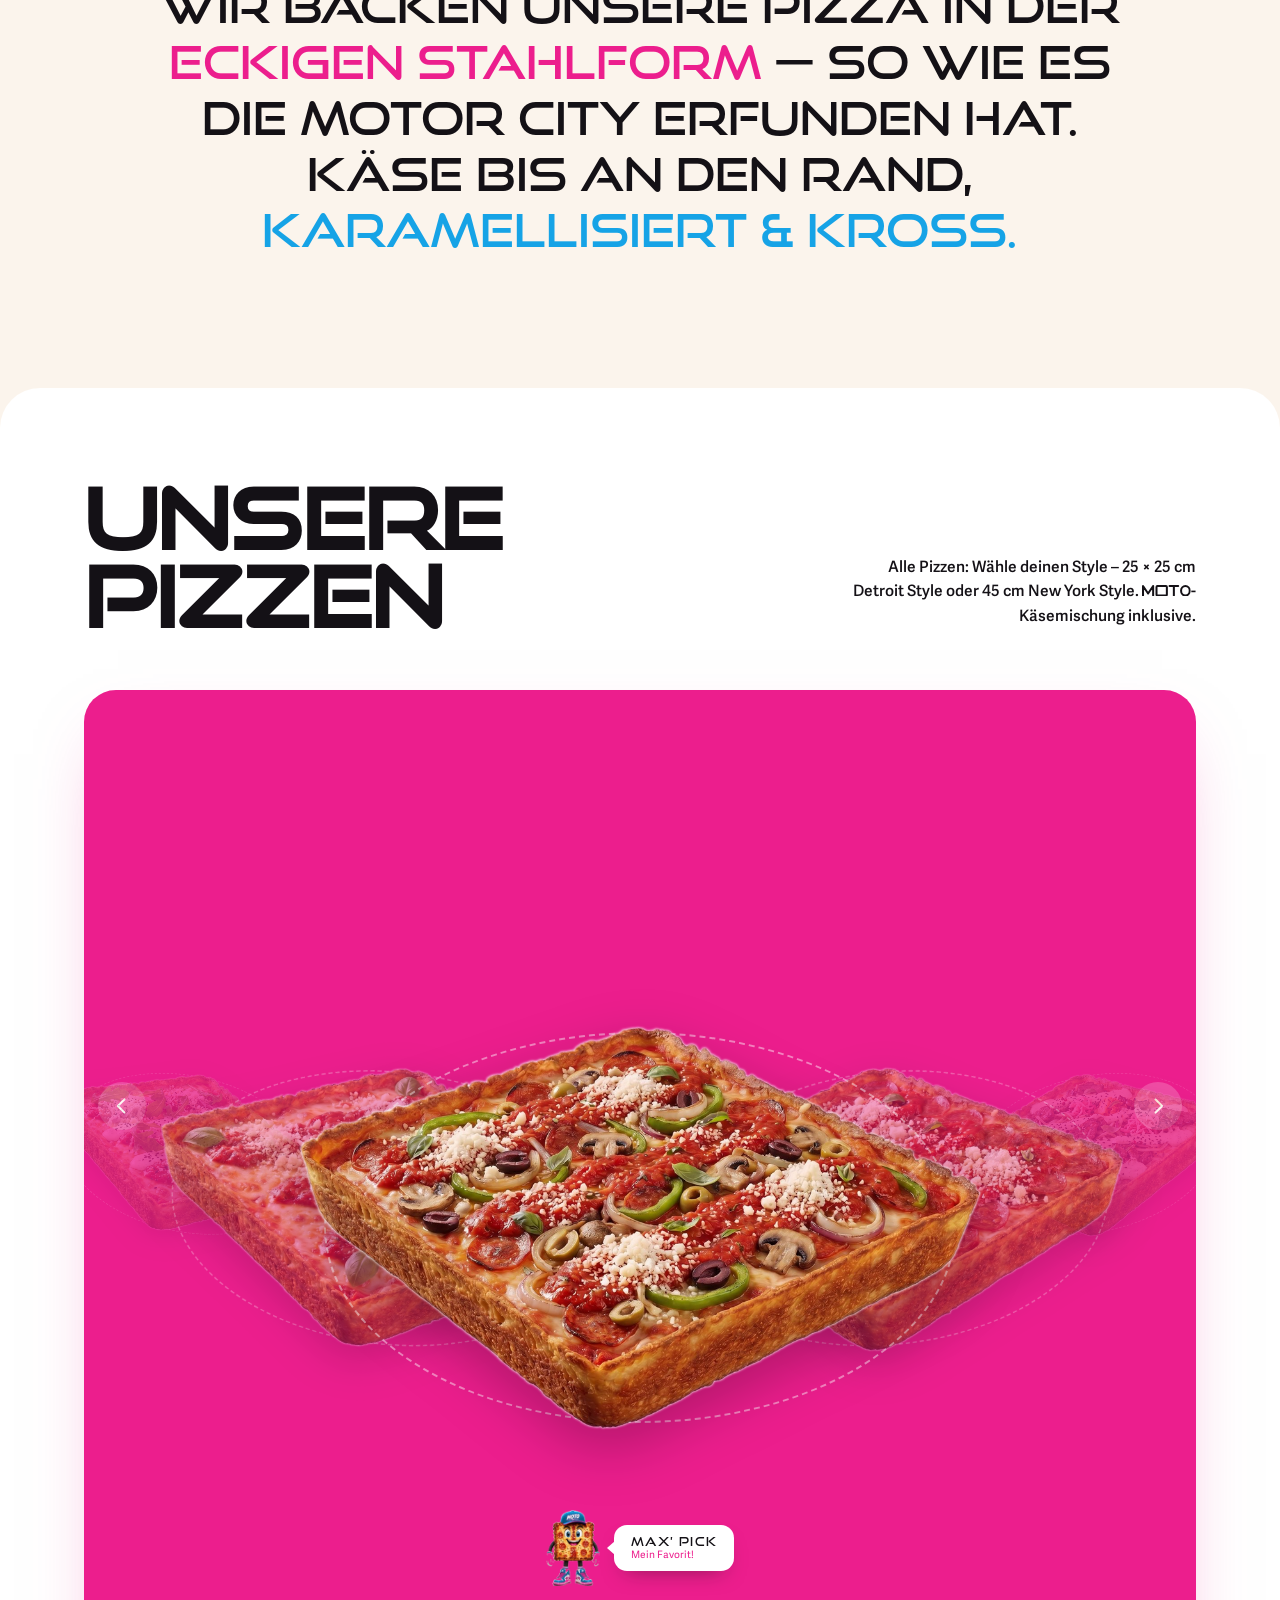
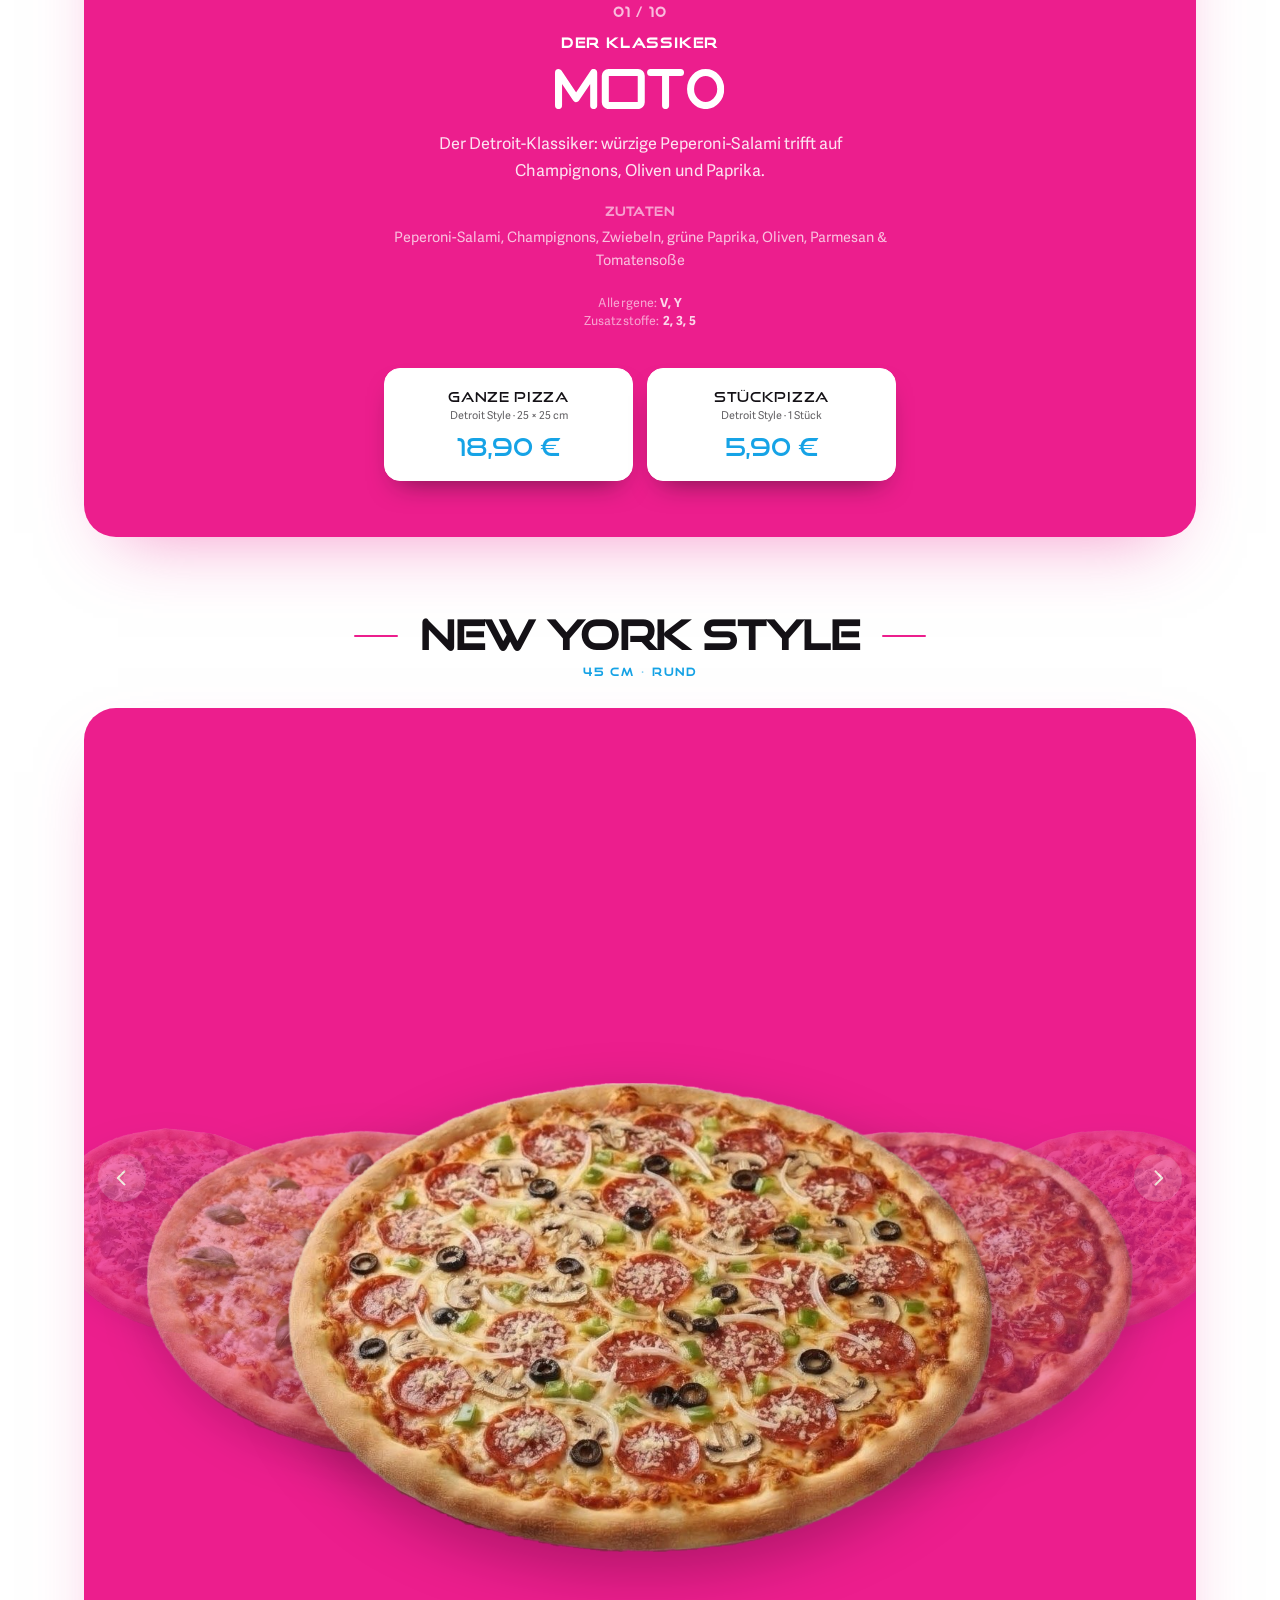
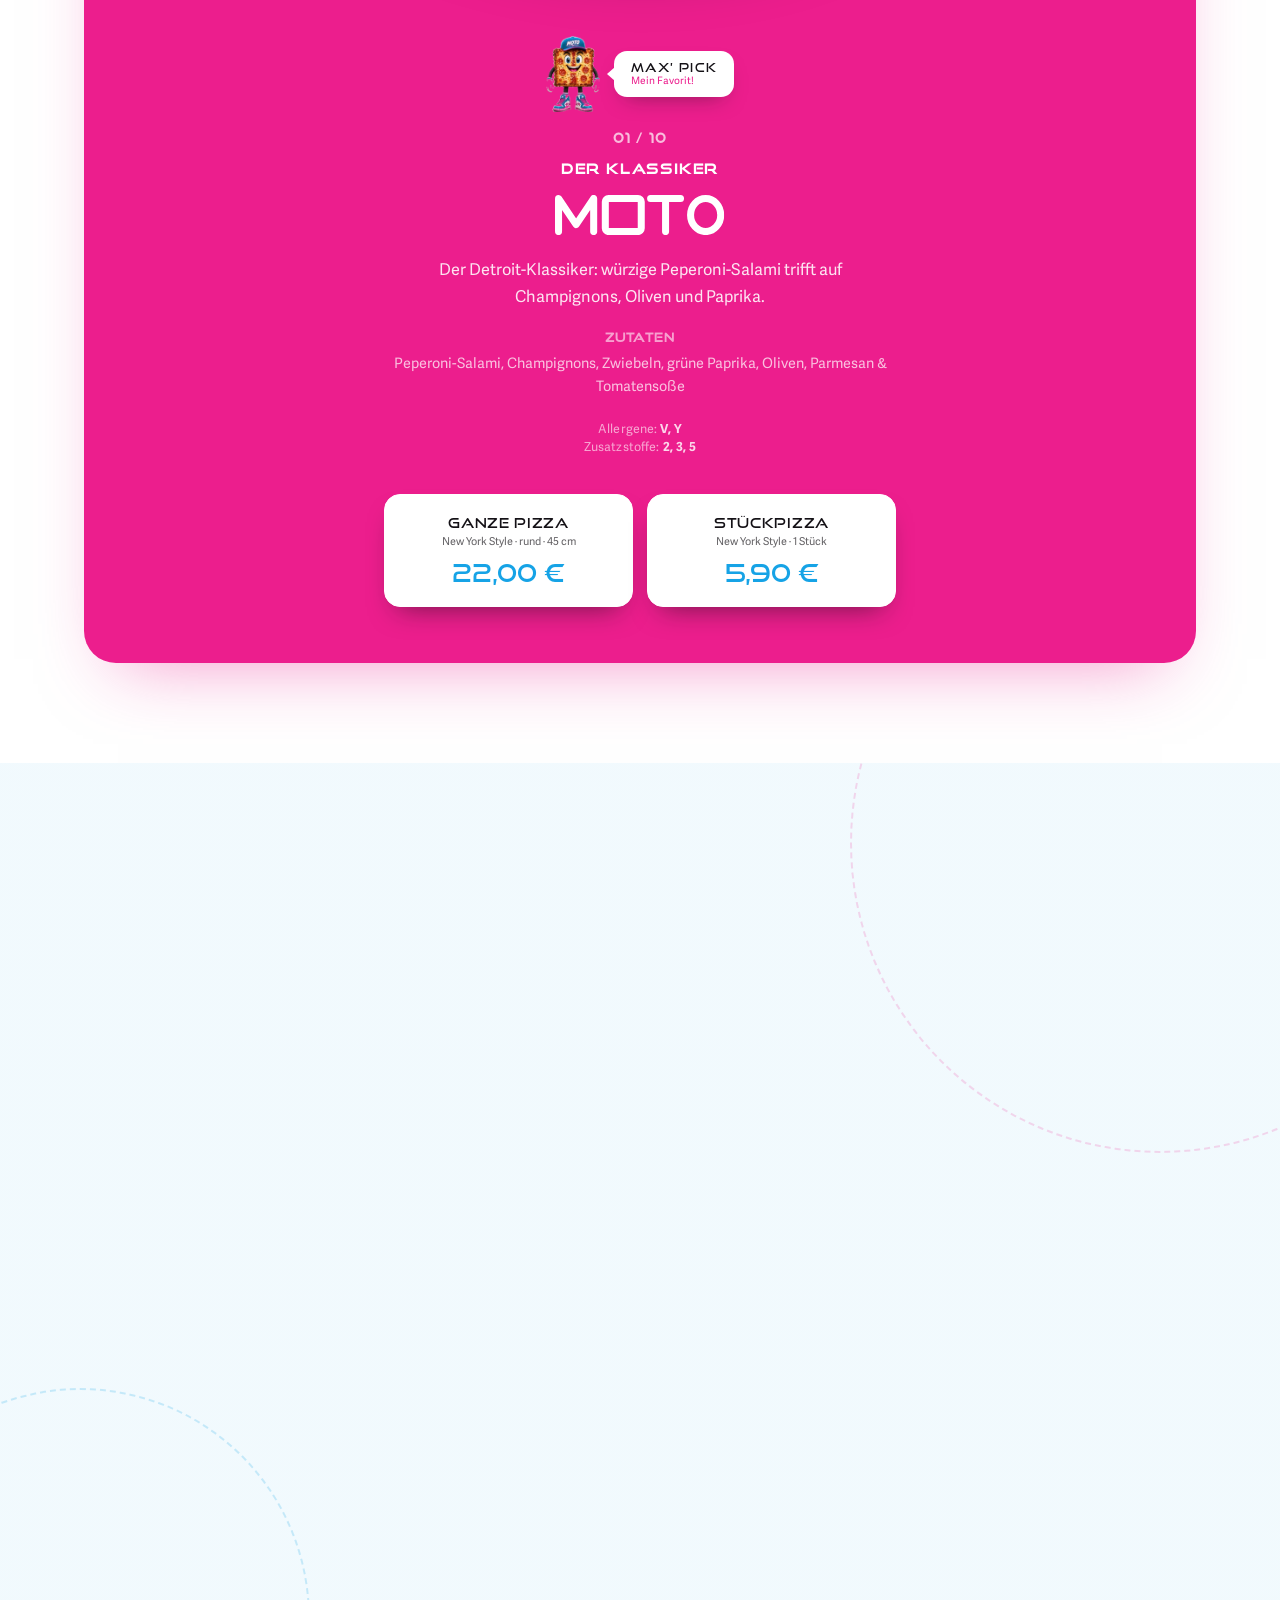
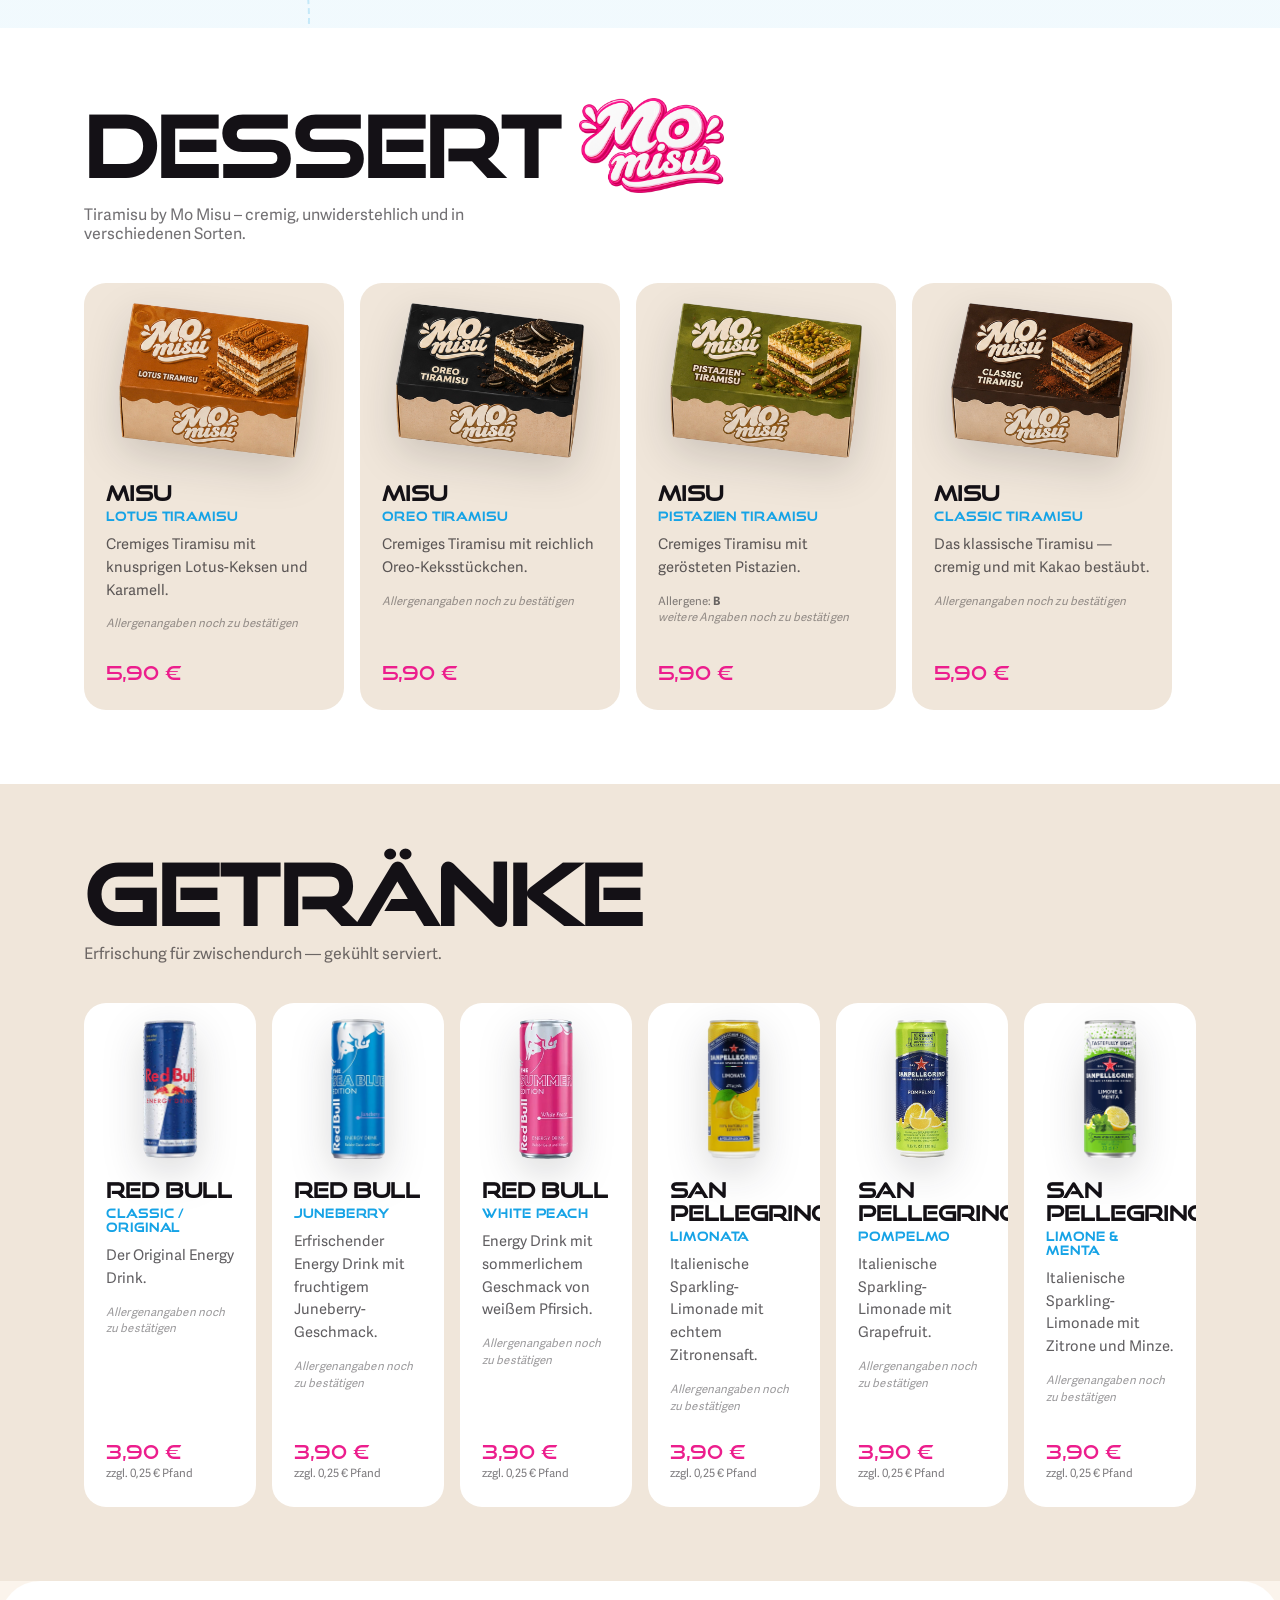
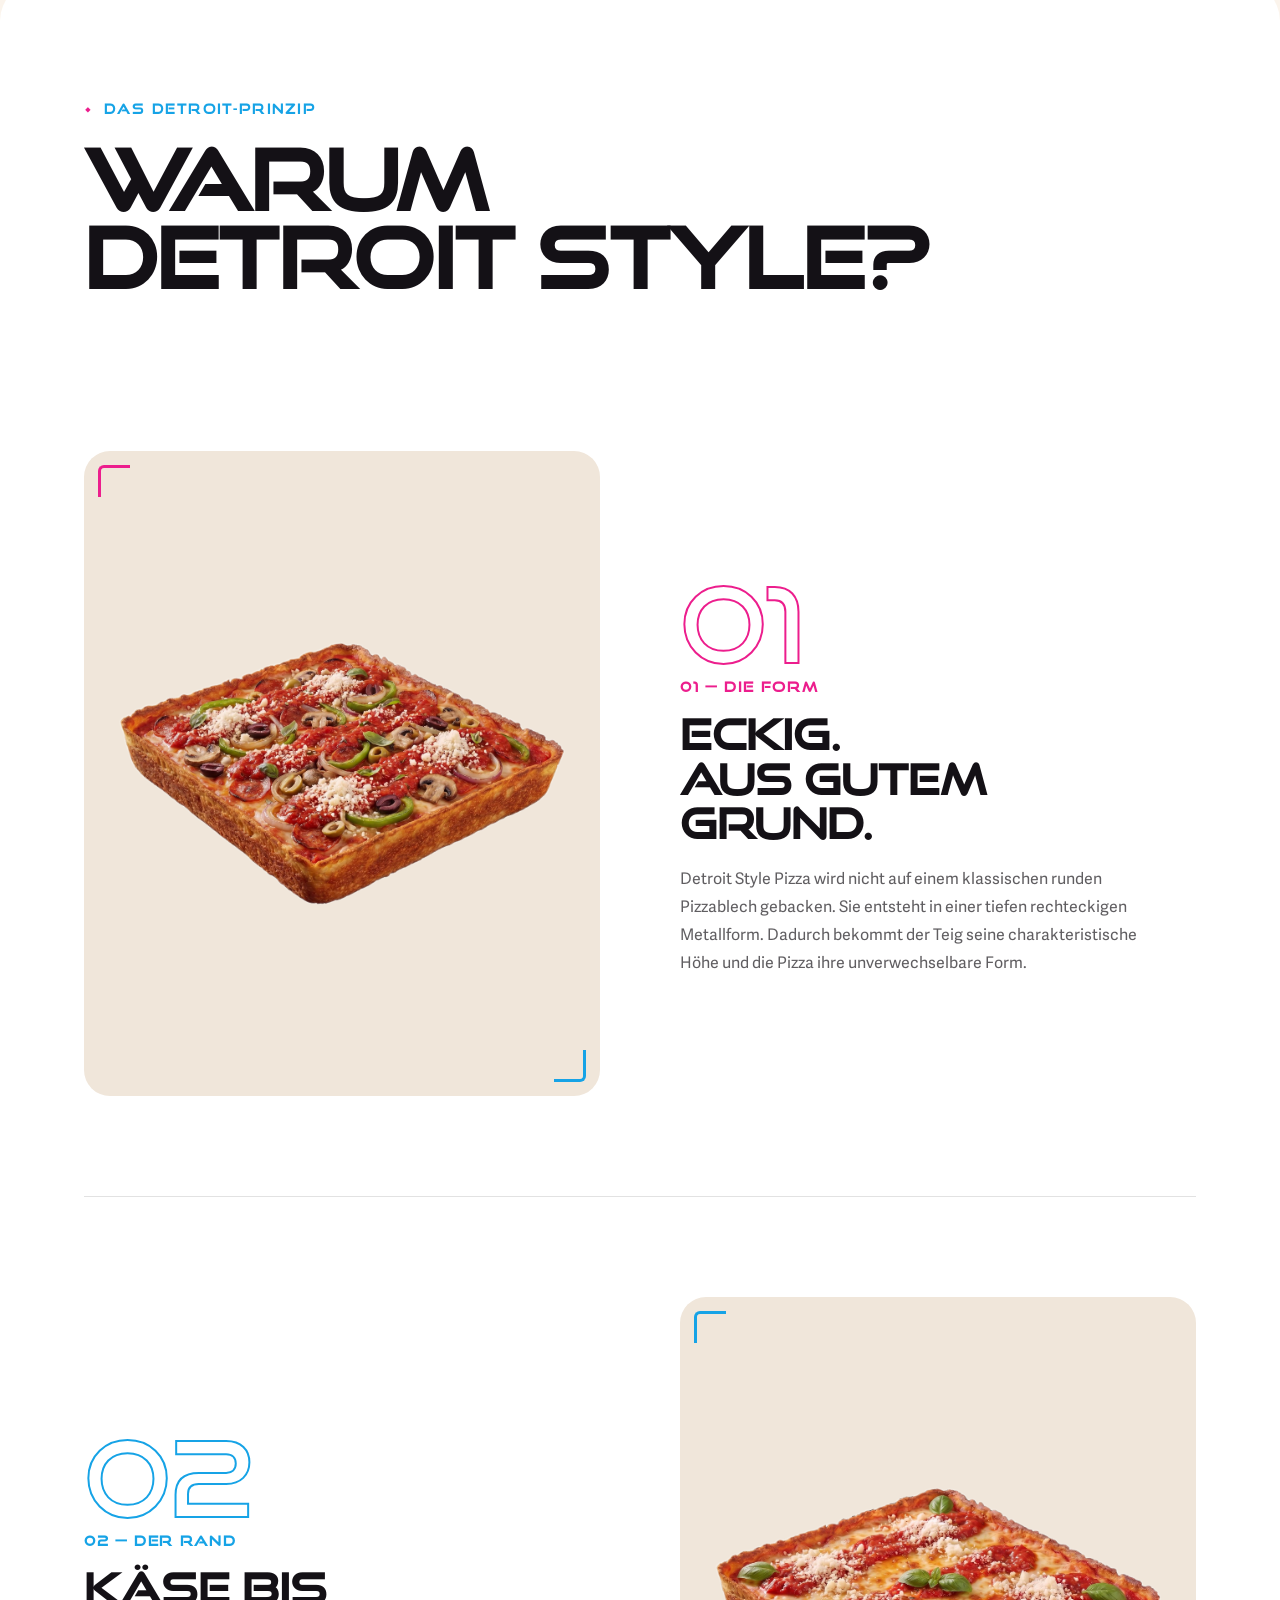
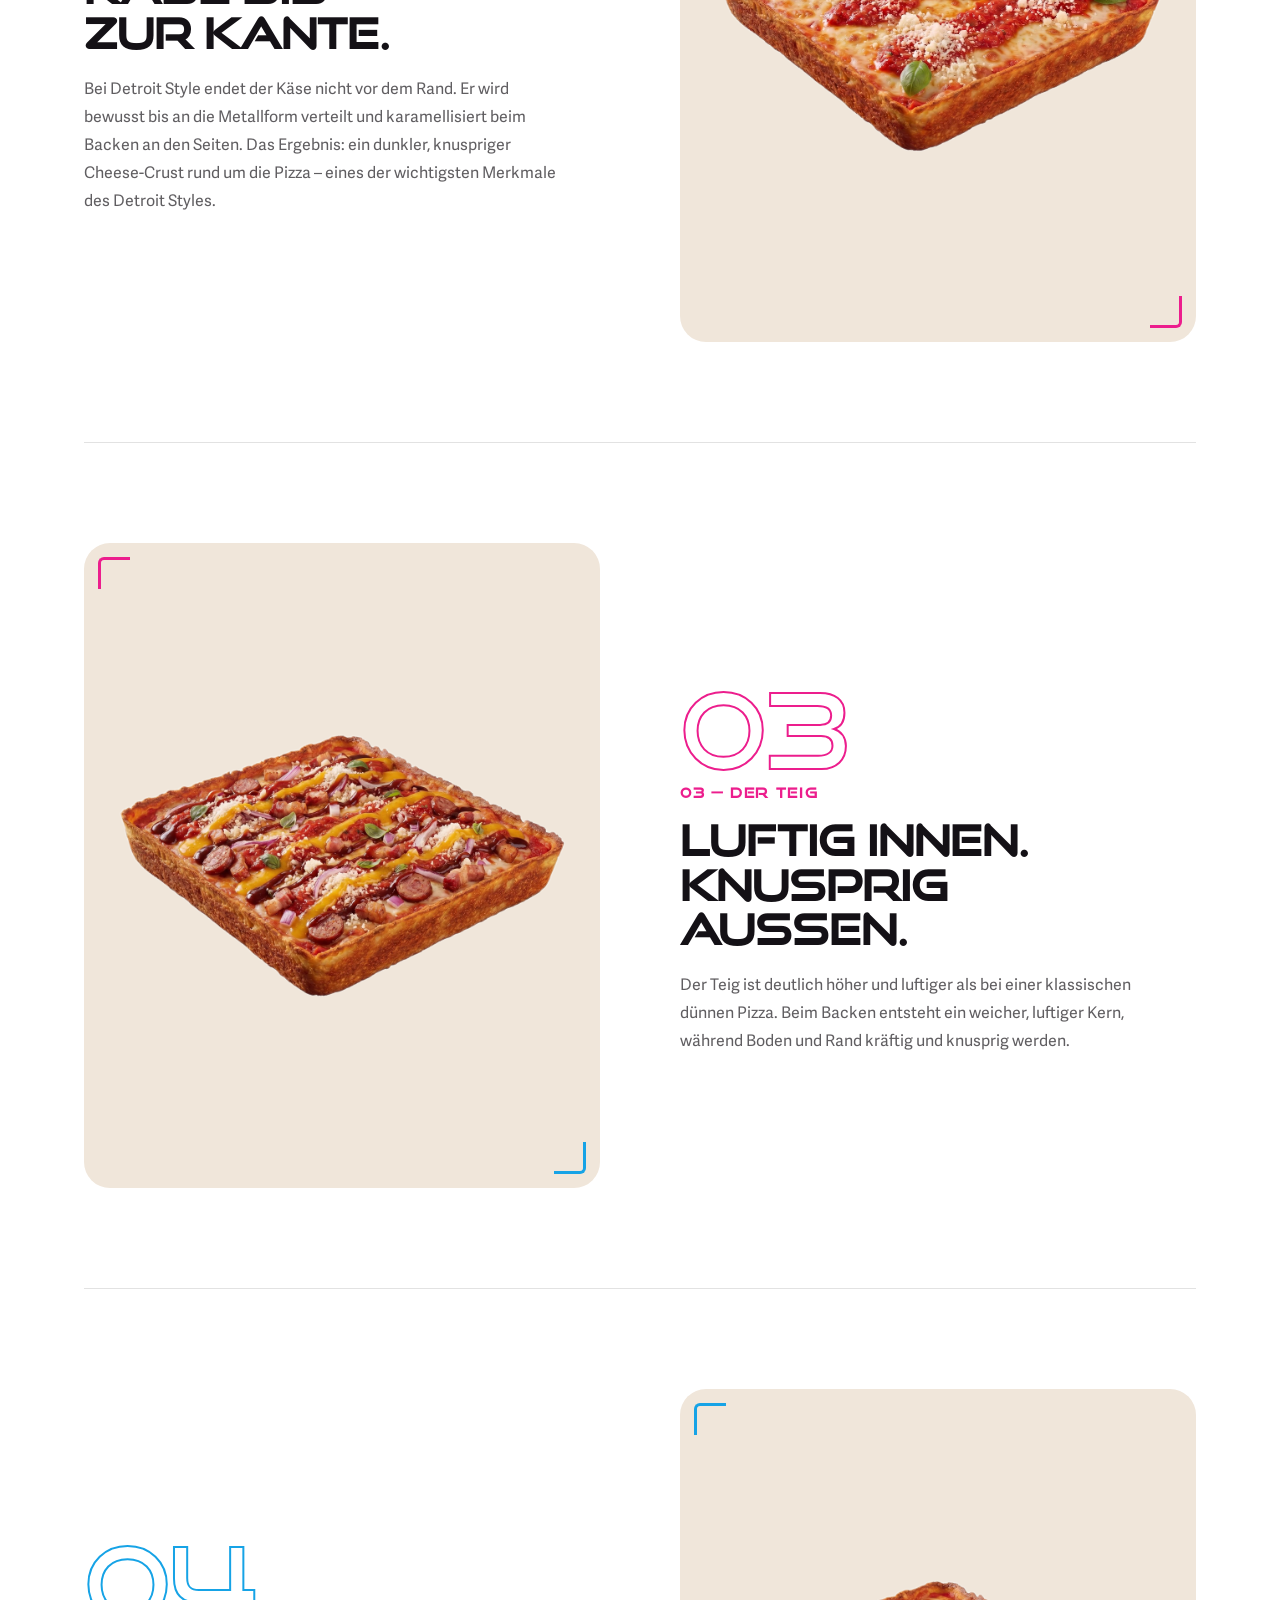
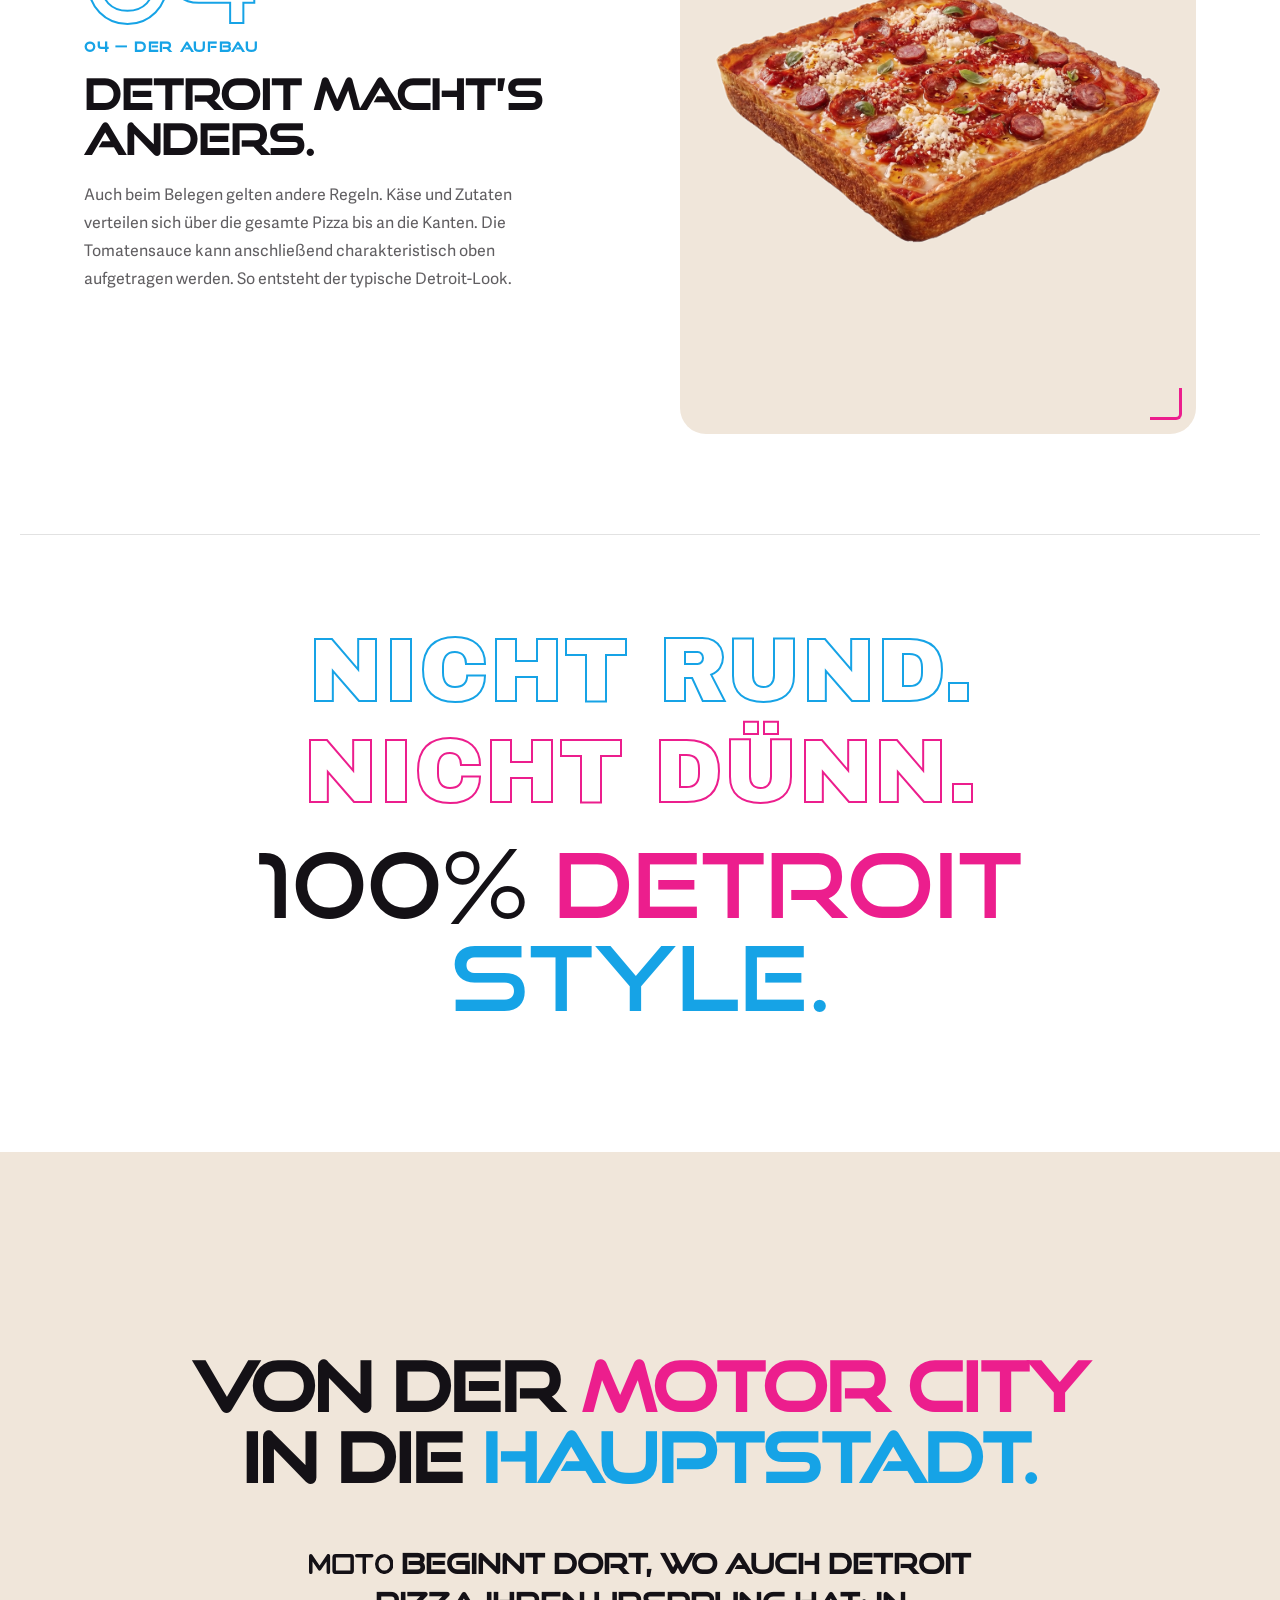
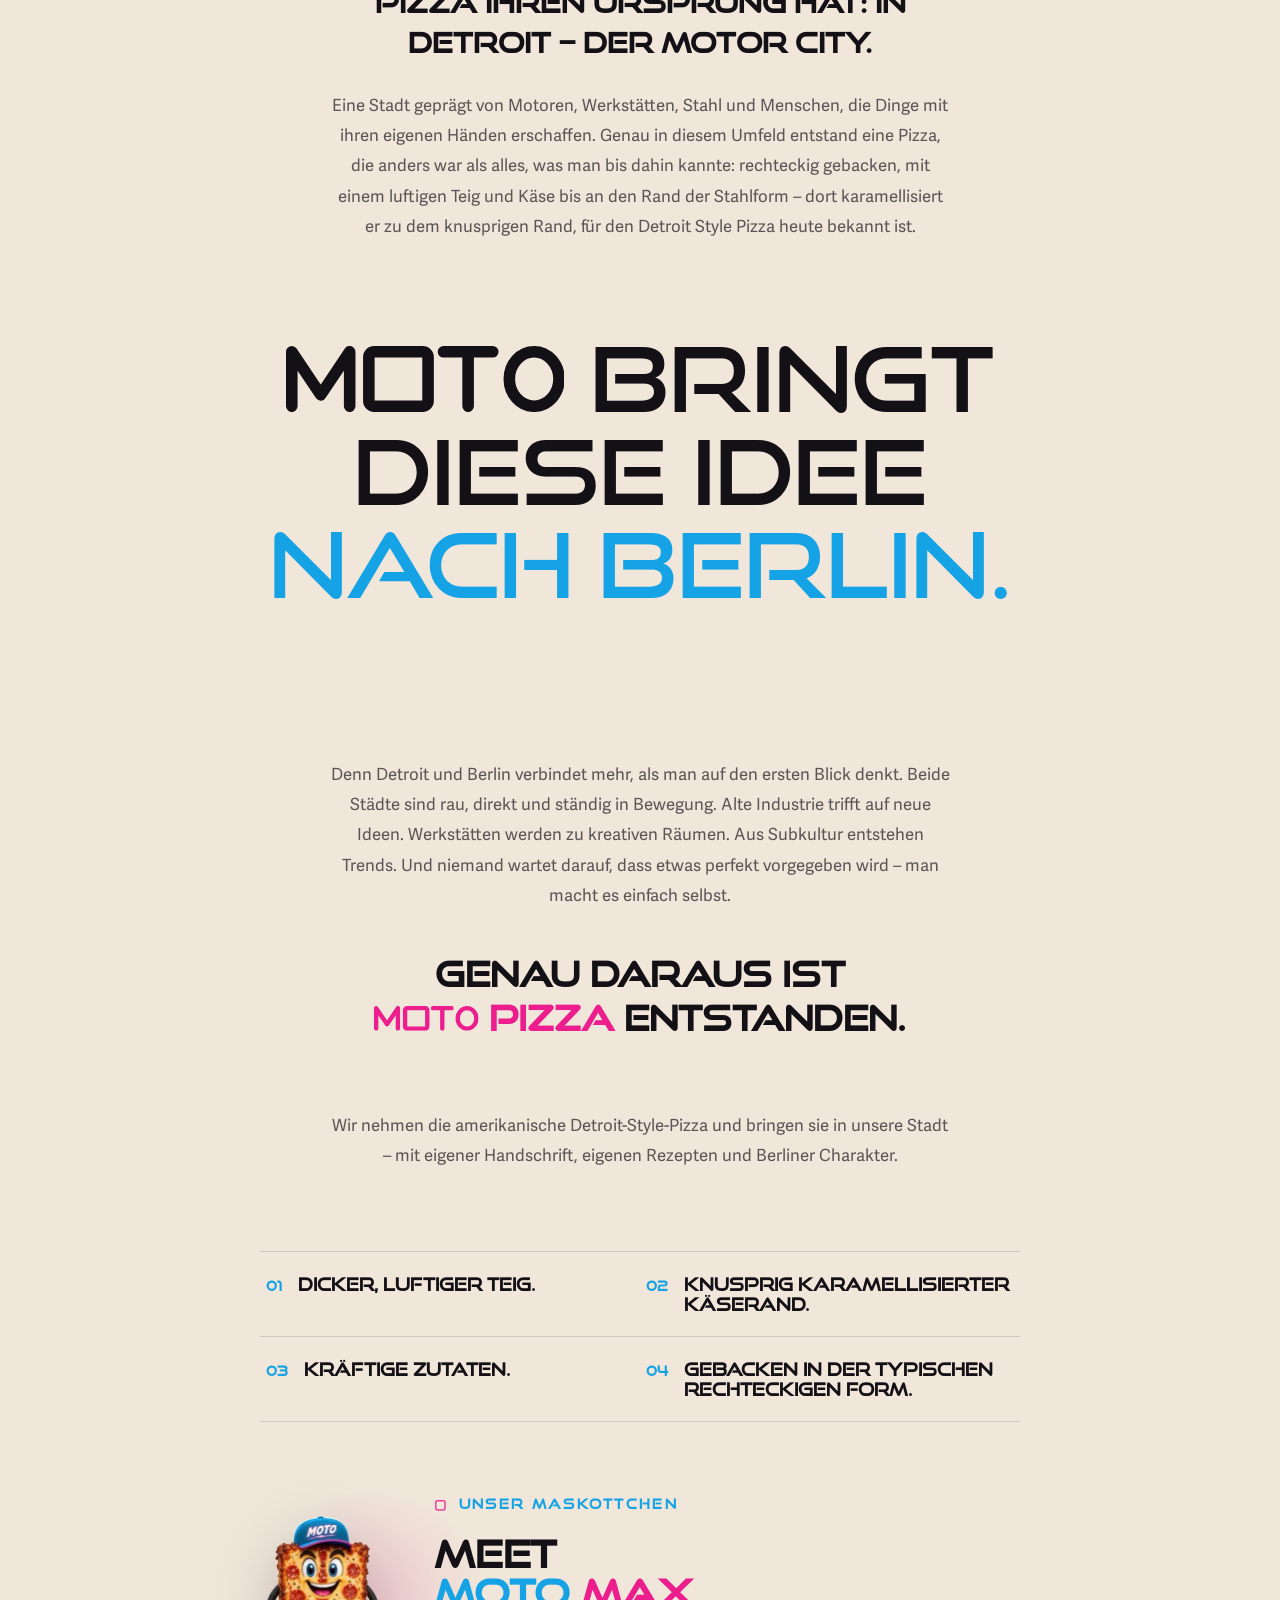
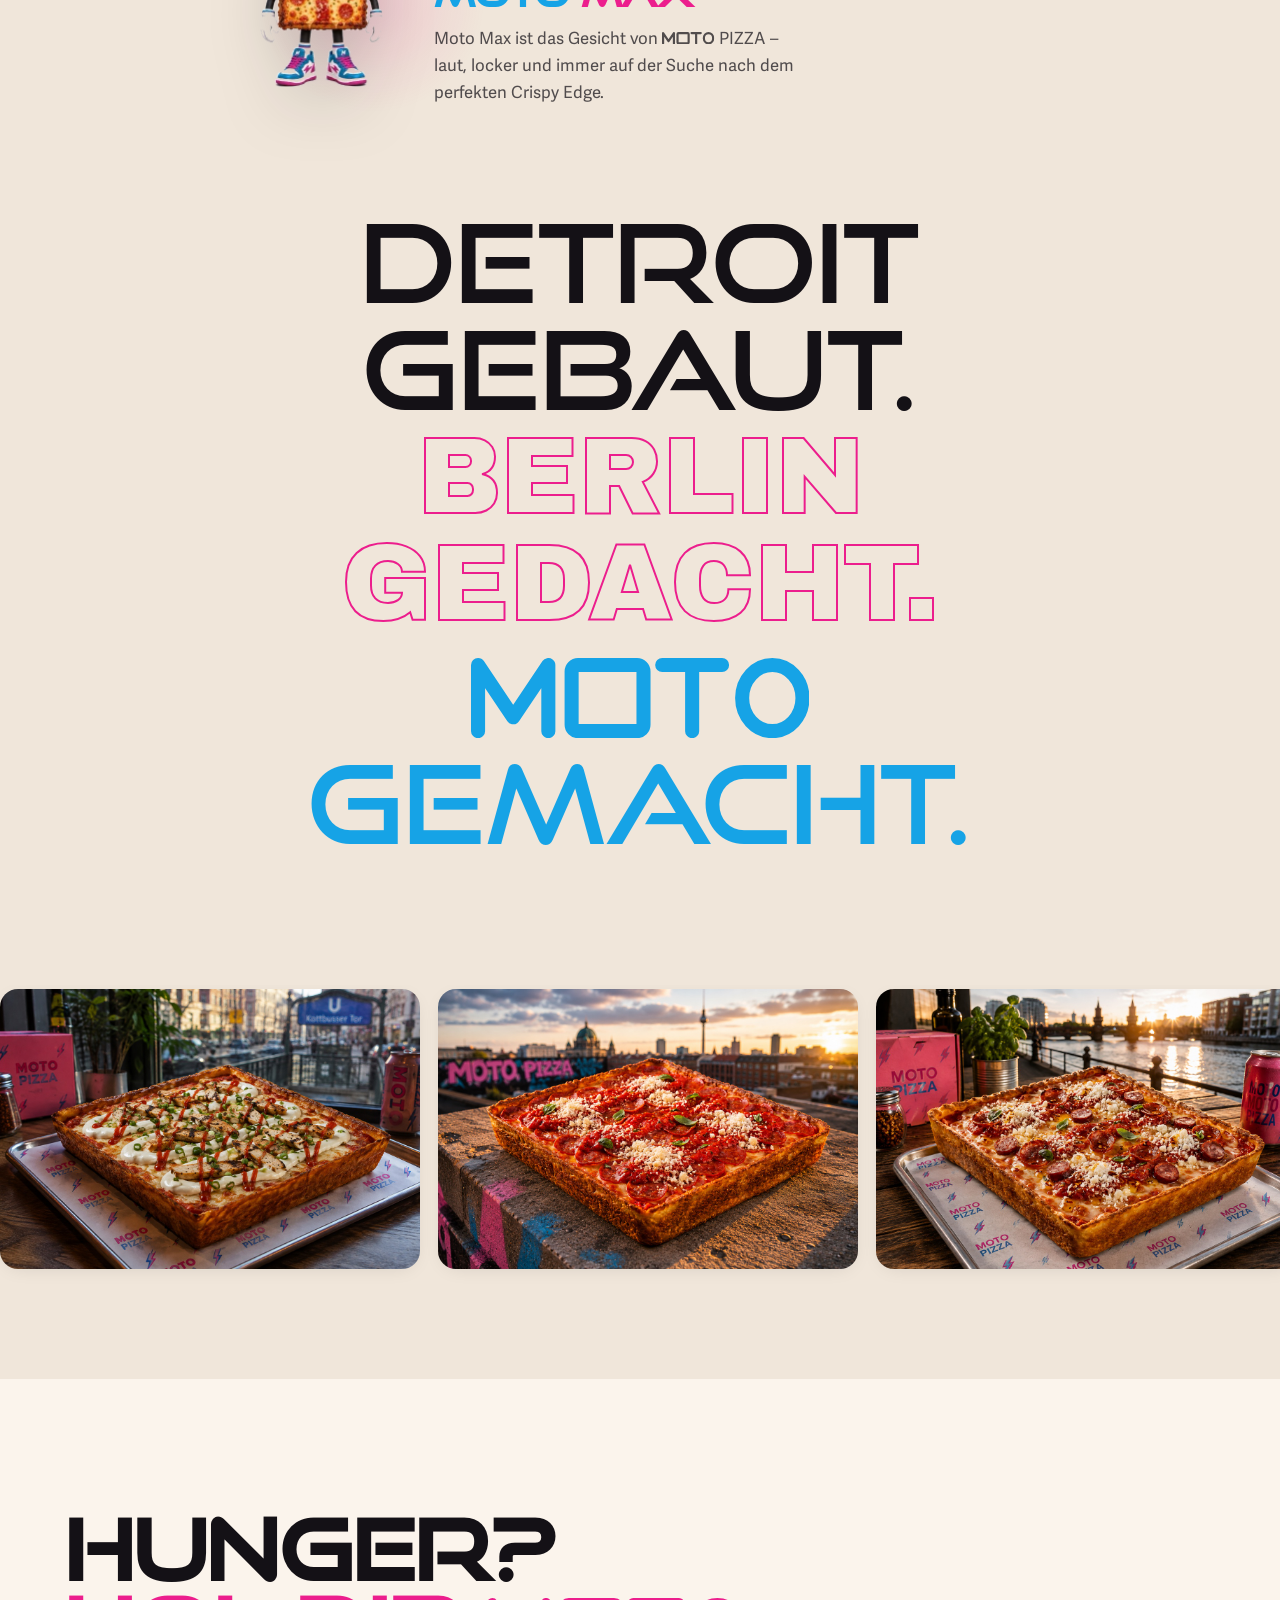
==== commit c1e43fcb: "New York Style als zweites Karussell; Preise nach Verkaufsform Die zehn Pizzen gibt es in beiden Sty" ====
--- a/index.html
+++ b/index.html
@@ -325,14 +325,79 @@
           <div class="selector__allergens" id="selAllergens"><!-- injected by js/main.js (allergenLine) --></div>
         </div>
 
-        <!-- Variant chooser. Sits outside .selector__panel on purpose: the
-             choice is the same for all ten pizzas, so it must not fade and
-             re-render every time the carousel moves — it stays put while the
-             pizza above it changes. Options and prices come from
-             MOTO_PIZZA_STYLES in data/menu.js. -->
+        <!-- Style and price of THIS carousel. Not a chooser any more: which
+             style you are looking at is decided by which carousel you are in,
+             so each one states its own single box. data-style picks the entry
+             in MOTO_PIZZA_STYLES (data/menu.js) that js/main.js renders here —
+             the price still lives in exactly one place. Sits outside
+             .selector__panel so it does not fade on every slide change. -->
         <div class="selector__styles" id="selStyles">
-          <p class="selector__styles-label" id="selStylesLabel">Wähle deine Form — jede Pizza gibt&rsquo;s in zwei Styles</p>
-          <div class="selector__styles-options" id="selStylesOptions" role="radiogroup" aria-labelledby="selStylesLabel"><!-- injected by js/main.js from data/menu.js --></div>
+          <div class="selector__styles-options" id="selStyleBox" data-style="detroit"><!-- injected by js/main.js from data/menu.js --></div>
+        </div>
+      </div>
+
+      <!-- ------------------------------------------------------------------
+           NEW YORK STYLE — second carousel, same ten pizzas in the round
+           45 cm shape. Deliberately the same markup and the same .selector
+           classes as the block above: both are driven by the very same
+           initPizzaSelector() in js/main.js, so appearance, motion, easing,
+           swipe, loop and keyboard are not "matched", they are literally the
+           same code. Only the ids, the image prefix and the frame ratio
+           differ.
+
+           No Max' Pick and no Top Seller here on purpose — those mark one
+           recommendation for the whole menu, and repeating them in a second
+           carousel would show them twice. Their elements are simply absent;
+           js/main.js null-guards both.
+           ------------------------------------------------------------------ -->
+      <div class="ny-head reveal" data-reveal>
+        <h3 class="ny-head__title">New&nbsp;York&nbsp;Style</h3>
+        <p class="ny-head__sub"><span>45&nbsp;cm</span><span class="ny-head__dot" aria-hidden="true">·</span><span>rund</span></p>
+      </div>
+
+      <div class="selector" id="nySelector" data-tone="pink" data-reveal="scale">
+        <div class="selector__stage" id="nyStage" tabindex="0" aria-label="New York Style Pizza-Auswahl, mit Pfeiltasten oder Wischen bedienbar">
+          <button class="selector__arrow selector__arrow--prev" id="nyPrev" aria-label="Vorherige New York Style Pizza">
+            <svg viewBox="0 0 24 24" width="20" height="20" aria-hidden="true"><path d="M15 4l-8 8 8 8" fill="none" stroke="currentColor" stroke-width="2.4" stroke-linecap="round" stroke-linejoin="round"/></svg>
+          </button>
+
+          <div class="selector__track" id="nyTrack"><!-- injected by js/main.js from data/menu.js --></div>
+
+          <button class="selector__arrow selector__arrow--next" id="nyNext" aria-label="Nächste New York Style Pizza">
+            <svg viewBox="0 0 24 24" width="20" height="20" aria-hidden="true"><path d="M9 4l8 8-8 8" fill="none" stroke="currentColor" stroke-width="2.4" stroke-linecap="round" stroke-linejoin="round"/></svg>
+          </button>
+        </div>
+
+        <div class="selector__panel" id="nyPanel">
+          <!-- same block as in the Detroit panel above, and driven by the same
+               code: shown on the pizza flagged maxPick, and clicking it takes
+               this carousel to the pizza flagged topSeller — its own carousel
+               only, because each instance keeps its own state. -->
+          <div class="selector__pick" id="nyPick" hidden>
+            <img src="assets/images/moto-max.png" alt="Moto Max" class="selector__pick-max" />
+            <p class="selector__pick-bubble">
+              <span class="selector__pick-title">Max’&nbsp;Pick</span>
+              <span class="selector__pick-sub">Mein Favorit!</span>
+            </p>
+          </div>
+          <!-- same markup as the Detroit panel, same class, same place in the
+               order — and driven by the same line in js/main.js, which reads
+               the topSeller flag out of data/menu.js. It therefore shows on
+               Beef Lover however you got there: arrows, swipe, keyboard or
+               Max' Pick. -->
+          <p class="selector__top" id="nyTop" hidden>
+            <span class="selector__top-dot" aria-hidden="true"></span>Top&nbsp;Seller
+          </p>
+          <p class="selector__index"><span id="nyIndexCurrent">01</span>&nbsp;/&nbsp;<span id="nyIndexTotal">10</span></p>
+          <p class="selector__category" id="nyCategory">—</p>
+          <h3 class="selector__name" id="nyName">—</h3>
+          <p class="selector__short" id="nyShort">—</p>
+          <p class="selector__ingredients"><span>Zutaten</span><span id="nyIngredients">—</span></p>
+          <div class="selector__allergens" id="nyAllergens"><!-- injected by js/main.js (allergenLine) --></div>
+        </div>
+
+        <div class="selector__styles" id="nyStyles">
+          <div class="selector__styles-options" id="nyStyleBox" data-style="newyork"><!-- injected by js/main.js from data/menu.js --></div>
         </div>
       </div>
     </div>
--- a/css/style.css
+++ b/css/style.css
@@ -1128,25 +1128,14 @@
   padding: 0 var(--pad);
   color: var(--white);
 }
-.selector__styles-label {
-  font-family: var(--font-head); font-weight: 700;
-  font-size: clamp(0.58rem, 0.78vw, 0.7rem);
-  letter-spacing: 0.14em; text-transform: uppercase;
-  color: rgba(255, 255, 255, 0.72);
-  text-align: center;
-  margin-bottom: clamp(12px, 1.6vw, 16px);
-}
-
-/* one column on phones, two from the point the pair still fits without the
-   labels wrapping — minmax(0,1fr) so a long label shrinks the column instead
-   of pushing the grid wider than the panel (no horizontal scrollbar) */
+/* the forms of one style, side by side and centred. They share the width
+   evenly and stay equal in height because the row stretches them, so the two
+   read as one pair rather than as two unrelated cards. Below roughly 430px of
+   room the pair no longer fits without squeezing the lines, and wrap puts
+   them under each other instead of letting the text break badly. */
 .selector__styles-options {
-  display: grid;
-  grid-template-columns: minmax(0, 1fr);
+  display: flex; justify-content: center; flex-wrap: wrap;
   gap: clamp(10px, 1.4vw, 14px);
-}
-@media (min-width: 560px) {
-  .selector__styles-options { grid-template-columns: repeat(2, minmax(0, 1fr)); }
 }
 
 .selector__style {
@@ -1165,15 +1154,16 @@
               color 0.24s var(--ease), transform 0.24s var(--ease),
               box-shadow 0.24s var(--ease);
 }
-.selector__style:hover { background: rgba(255, 255, 255, 0.16); border-color: var(--white); }
-.selector__style:active { transform: translateY(0); }
-.selector__style:focus-visible { outline: 2px solid var(--white); outline-offset: 4px; }
-
-.selector__style.is-active {
+/* the static box carries exactly the look the picked card had: white, ink
+   text, the same border radius, padding and shadow — only the pointer
+   feedback is gone, because there is nothing to press any more */
+.selector__style--static {
+  flex: 1 1 205px;
+  max-width: 300px;
+  cursor: default;
   background: var(--white);
   border-color: var(--white);
   color: var(--ink);
-  transform: translateY(-2px);
   box-shadow: 0 14px 28px -14px rgba(20, 17, 22, 0.6);
 }
 
@@ -1192,16 +1182,72 @@
   font-family: var(--font-display);
   font-size: clamp(1.15rem, 1.9vw, 1.5rem);
   line-height: 1.1;
-  margin-top: 6px;
+  /* auto, not a fixed gap: if one note wraps to two lines the prices would
+     otherwise sit at different heights and the pair would look crooked */
+  margin-top: auto;
+  padding-top: 6px;
 }
 /* MOTO blue, fixed — not the section's own tone: the price is the one figure
    on the card that has to stay the same colour while the carousel alternates
    pink and blue behind it. */
-.selector__style.is-active .selector__style-price { color: var(--blue); }
+.selector__style--static .selector__style-price { color: var(--blue); }
 
 @media (prefers-reduced-motion: reduce) {
   .selector__style { transition: none; }
-  .selector__style.is-active { transform: none; }
+}
+
+/* ---------- New York Style divider ---------------------------------------
+   Marks the second carousel without competing with UNSERE PIZZEN: the name
+   sits a clear step below the section title, the size line below it is the
+   same small uppercase label the rest of the site uses. A short pink rule
+   leads into it so the two carousels read as two parts of one section
+   rather than as two unrelated blocks.
+
+   The spacing is deliberately tight at the top and normal at the bottom —
+   the divider belongs to the carousel underneath it, not to the Detroit one
+   above.
+   ---------------------------------------------------------------------- */
+.ny-head {
+  max-width: 640px;
+  margin: clamp(46px, 6vw, 78px) auto clamp(20px, 2.6vw, 30px);
+  padding: 0 var(--pad);
+  text-align: center;
+}
+.ny-head__title {
+  position: relative;
+  display: inline-block;
+  font-family: var(--font-display); text-transform: uppercase;
+  font-size: clamp(1.5rem, 3.4vw, 2.5rem);
+  line-height: 1; letter-spacing: -0.005em;
+  color: var(--ink);
+}
+/* the rule: two short pink strokes flanking the name, drawn rather than
+   written so nothing extra sits in the markup */
+.ny-head__title::before,
+.ny-head__title::after {
+  content: "";
+  position: absolute; top: 52%;
+  width: clamp(18px, 3.4vw, 44px); height: 2px;
+  background: var(--pink);
+  border-radius: 1px;
+}
+.ny-head__title::before { right: calc(100% + clamp(12px, 1.8vw, 22px)); }
+.ny-head__title::after { left: calc(100% + clamp(12px, 1.8vw, 22px)); }
+
+.ny-head__sub {
+  margin-top: clamp(8px, 1vw, 12px);
+  font-family: var(--font-head); font-weight: 700;
+  font-size: clamp(0.6rem, 0.82vw, 0.72rem);
+  letter-spacing: 0.18em; text-transform: uppercase;
+  color: var(--blue);
+}
+.ny-head__dot { margin: 0 0.6em; opacity: 0.55; }
+
+/* the strokes have nowhere to go on a narrow phone — the name would sit on
+   top of them, so they step aside there */
+@media (max-width: 520px) {
+  .ny-head__title::before, .ny-head__title::after { display: none; }
+  .ny-head { margin-top: clamp(34px, 9vw, 46px); }
 }
 
 /* ==========================================================================
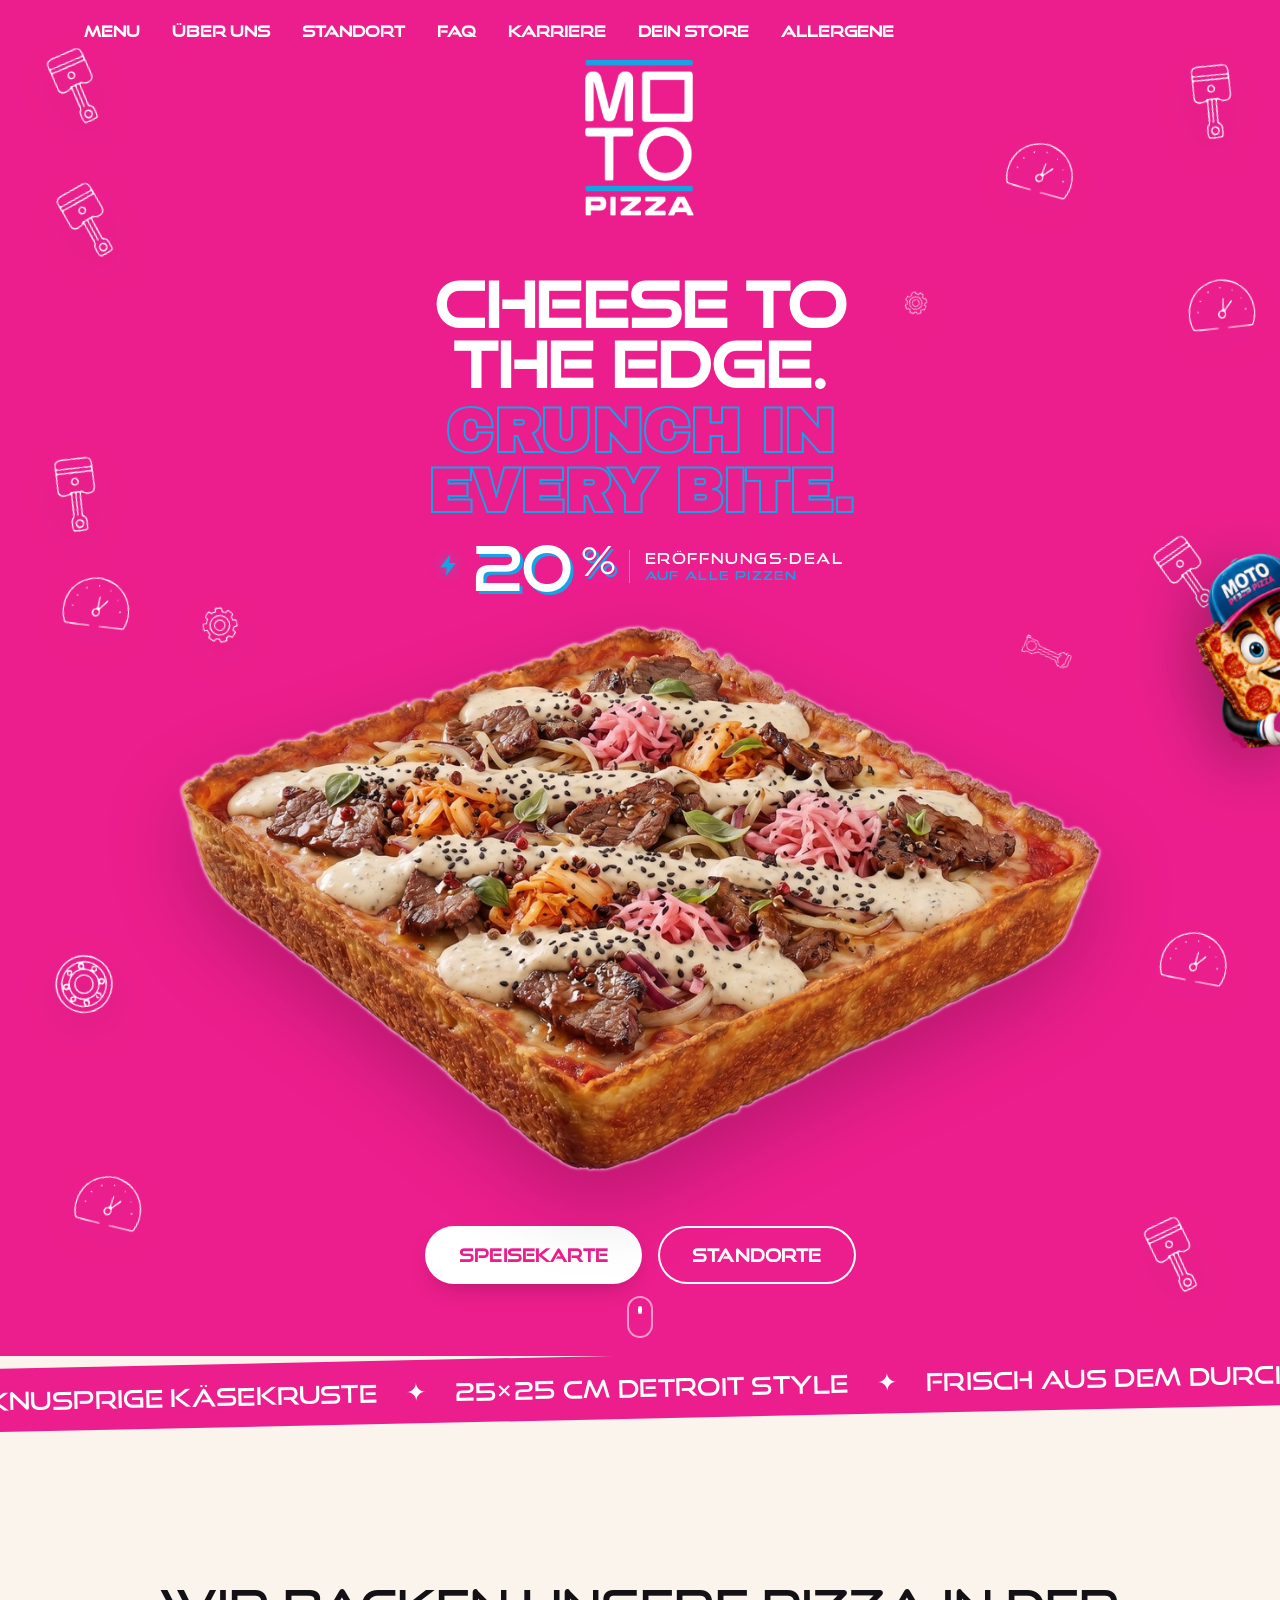
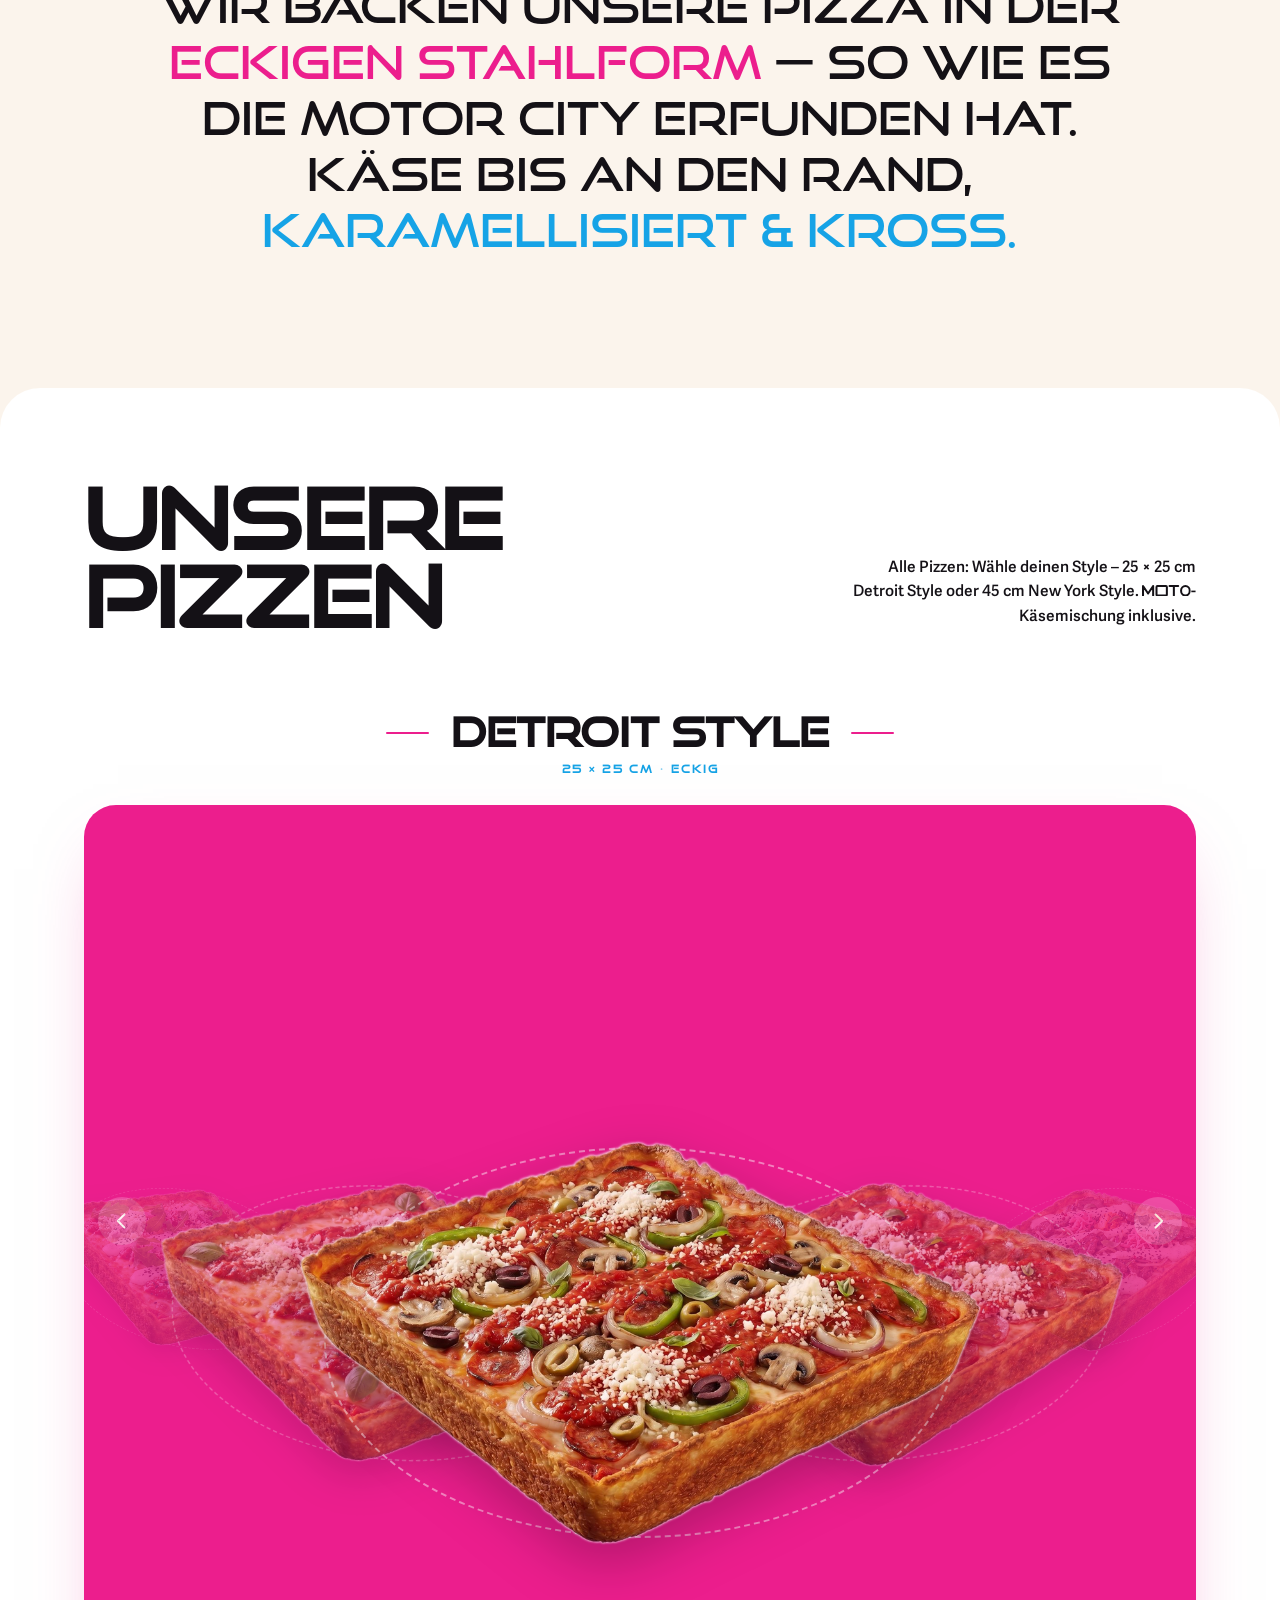
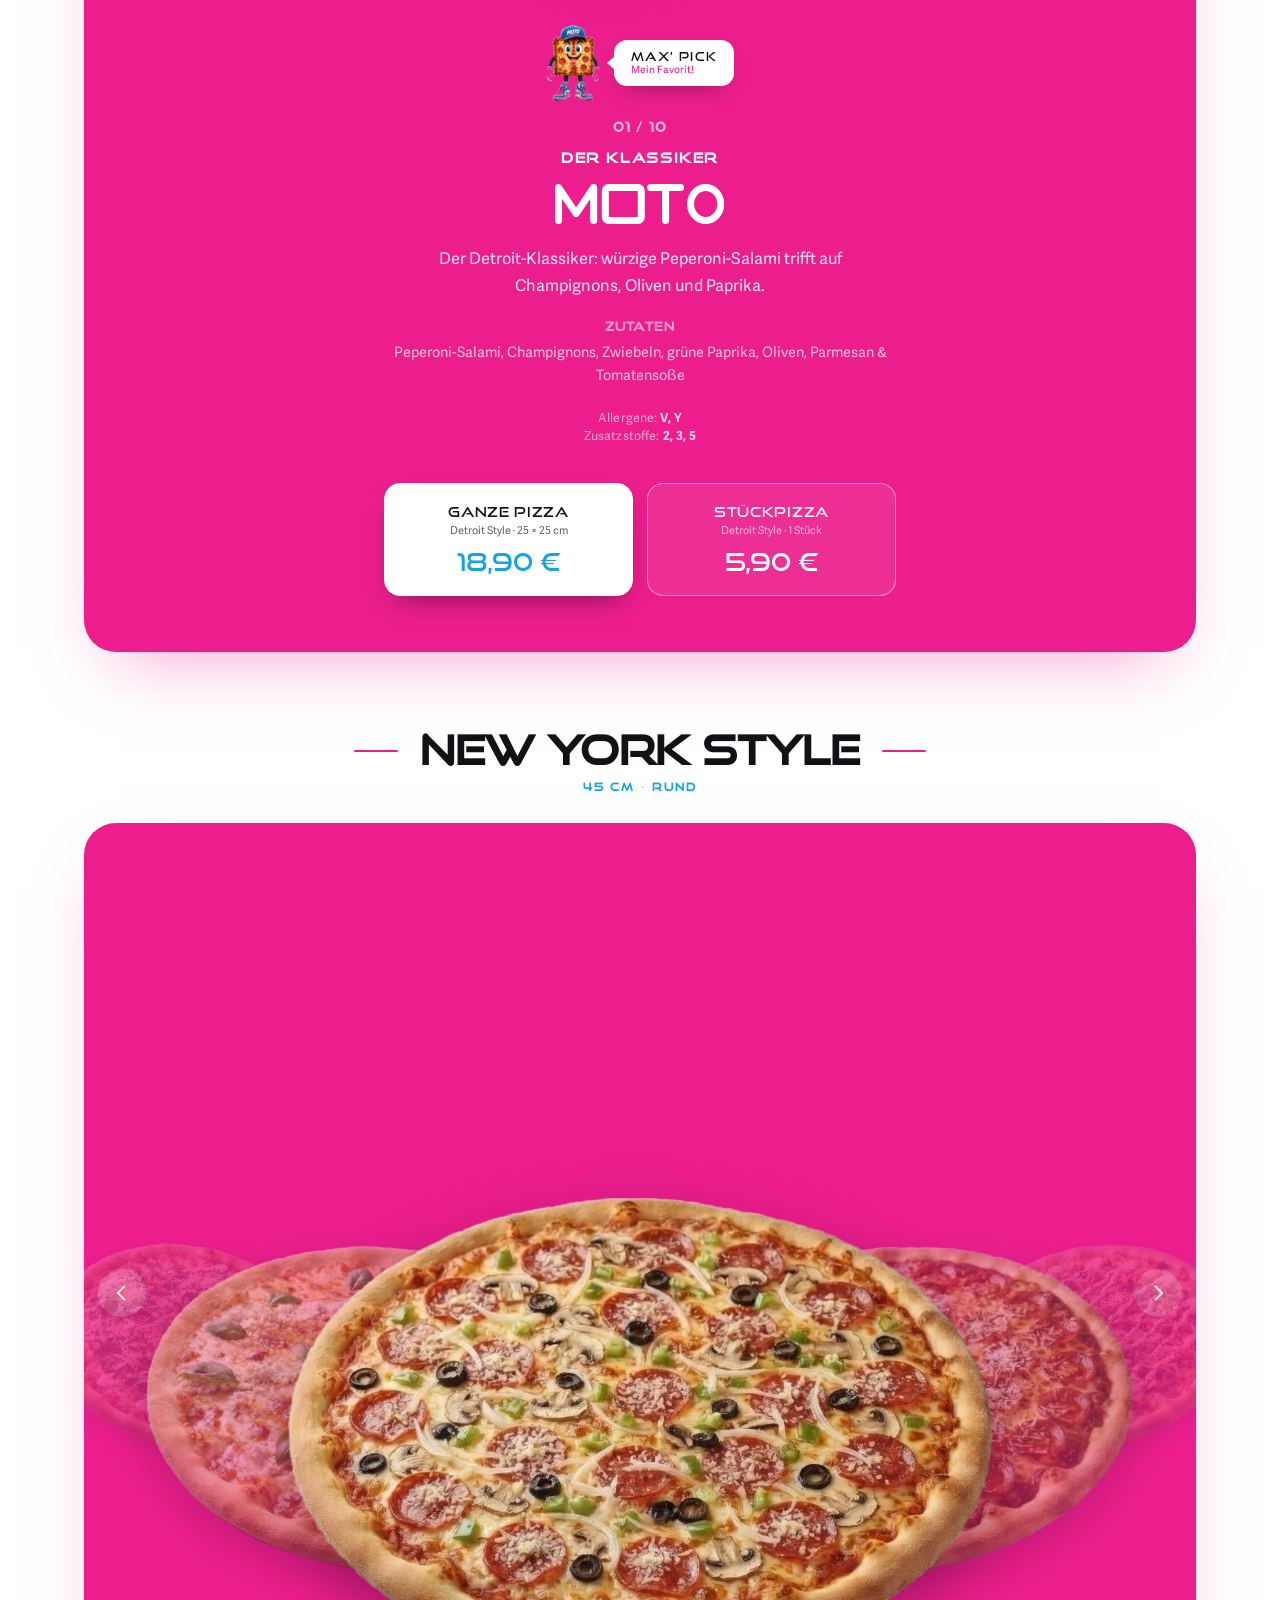
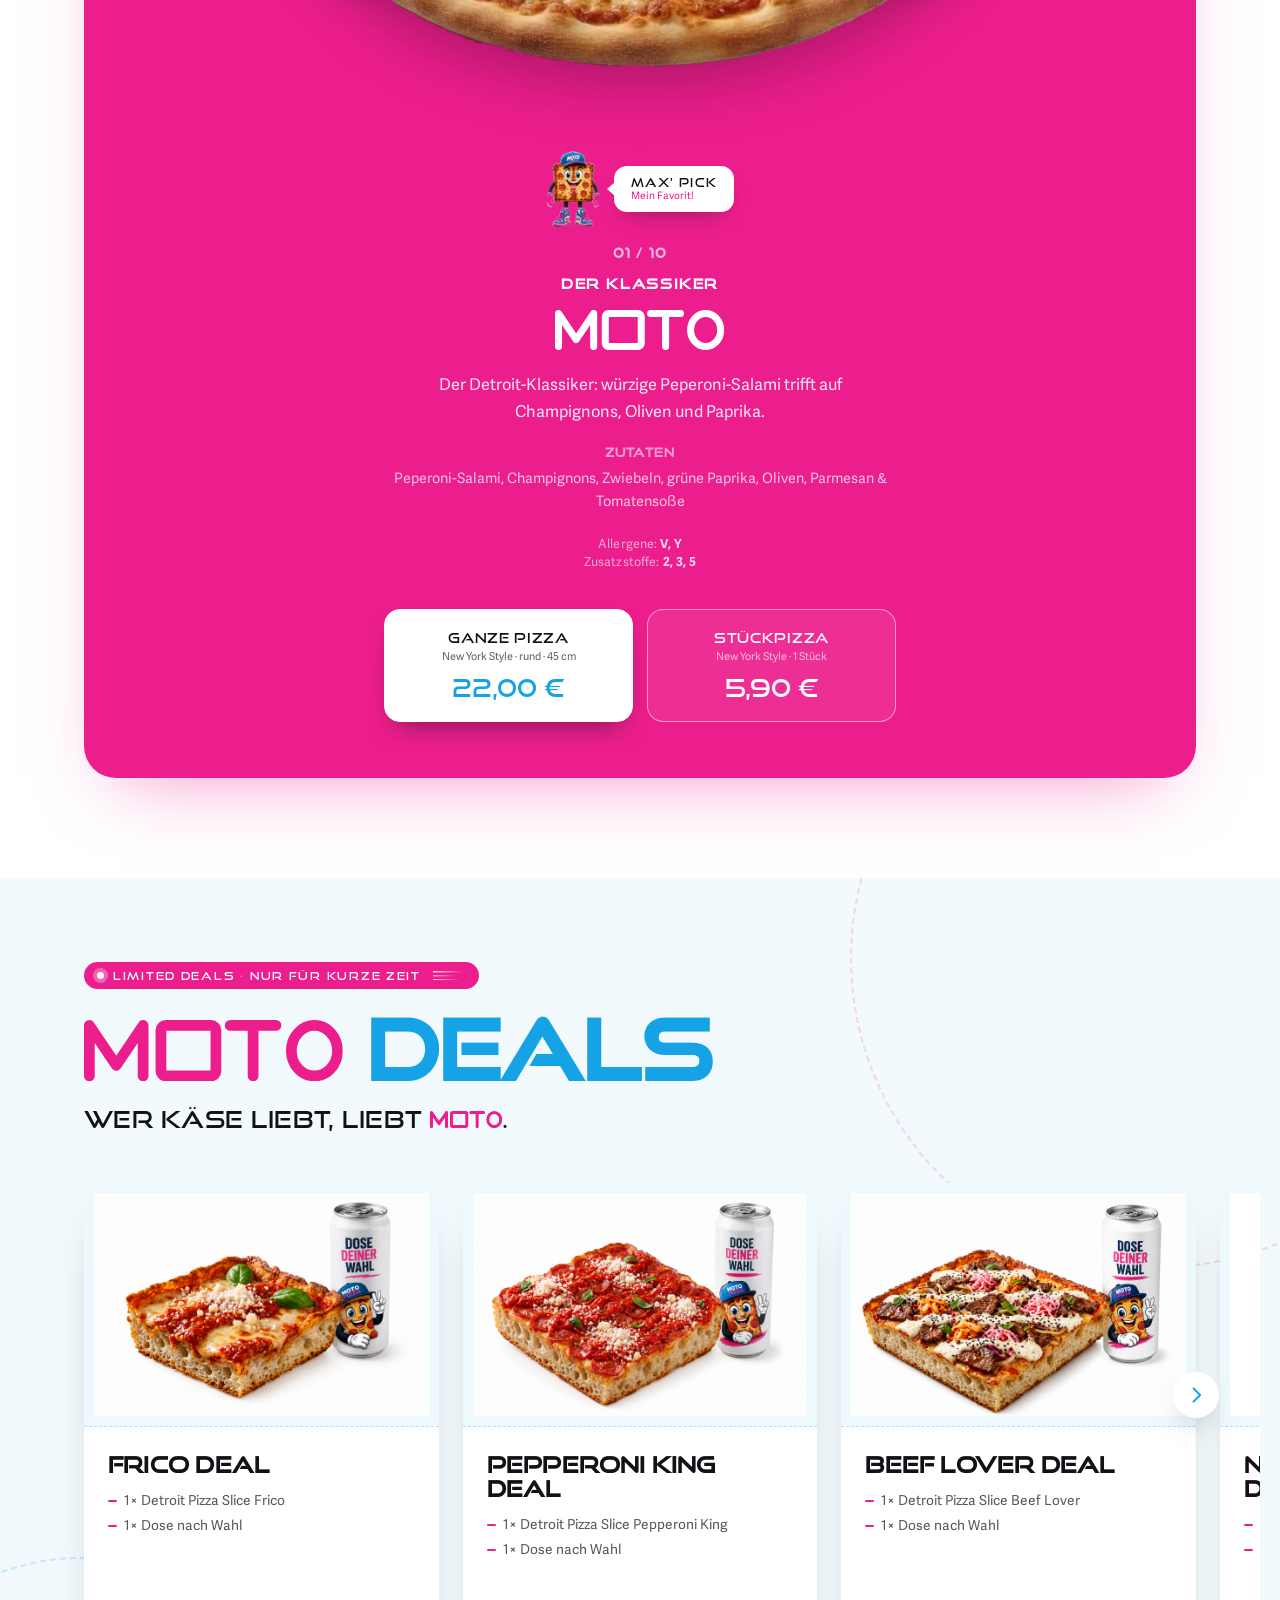
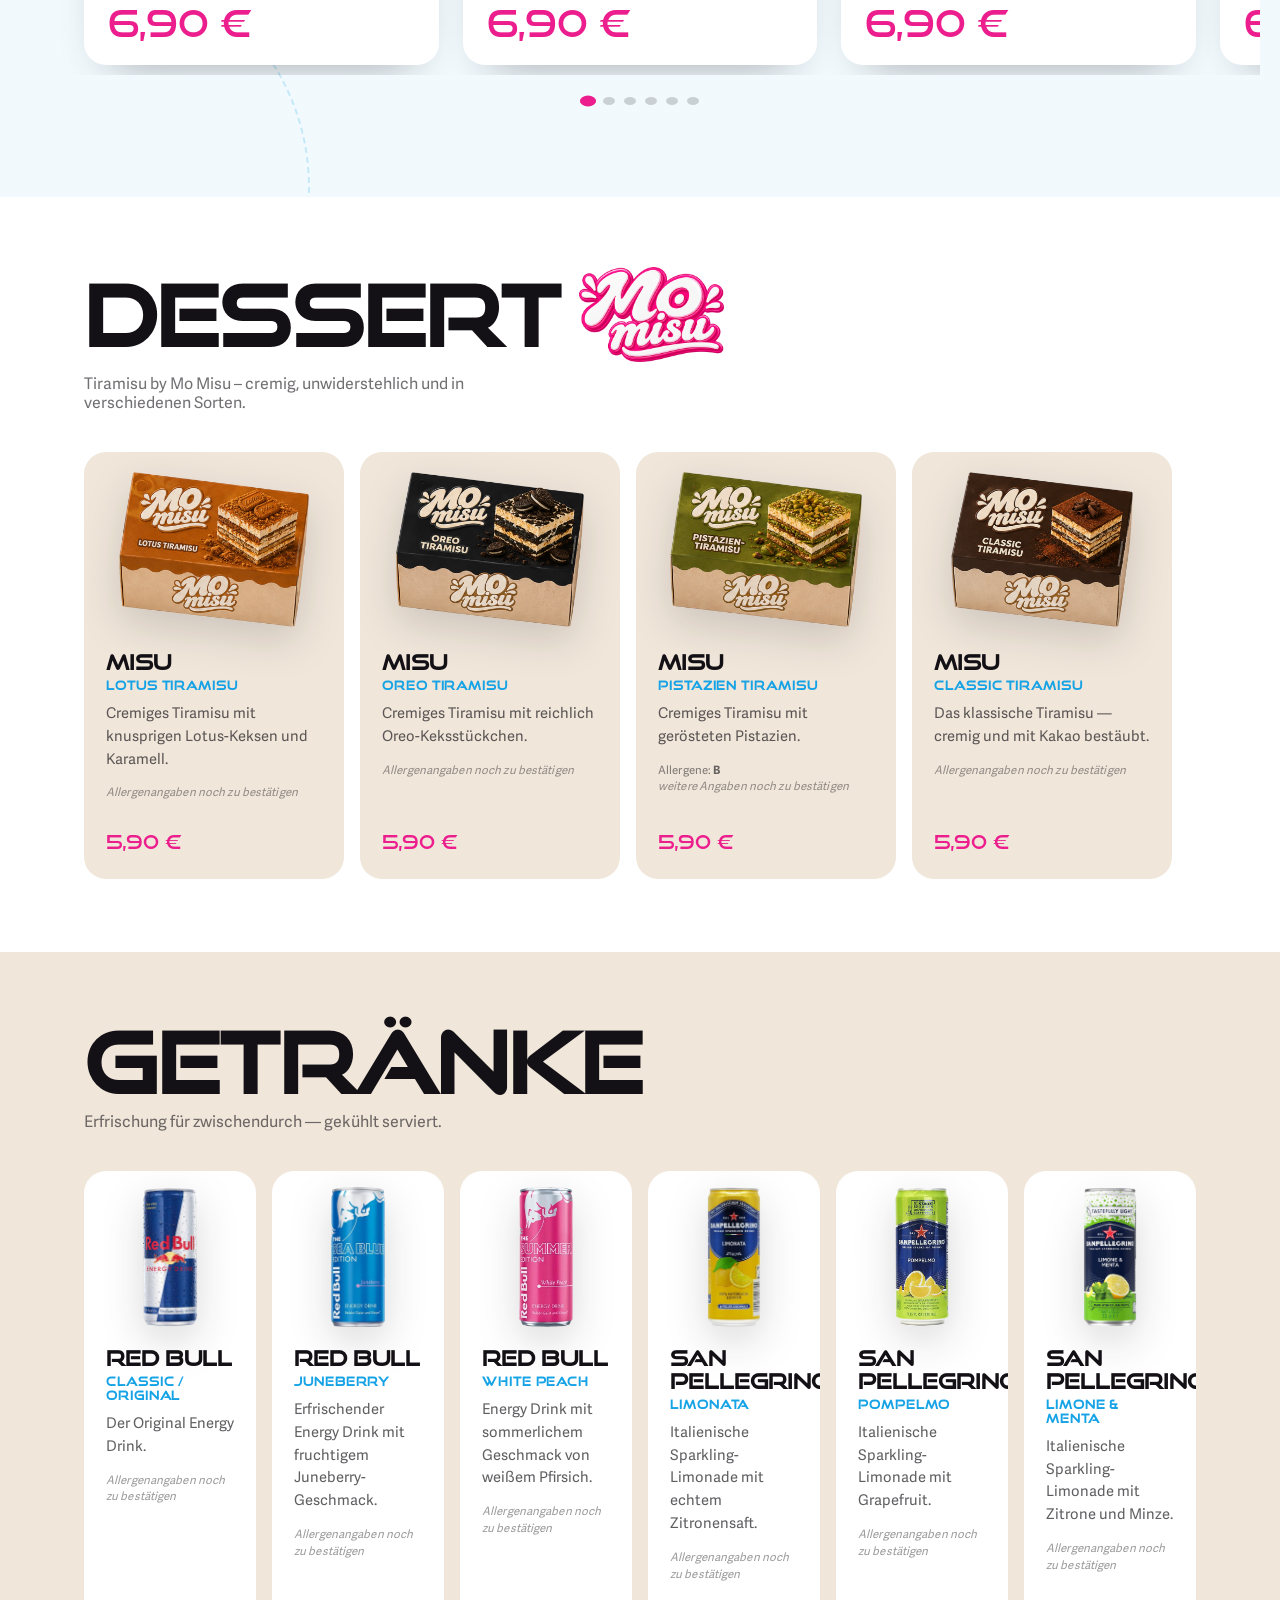
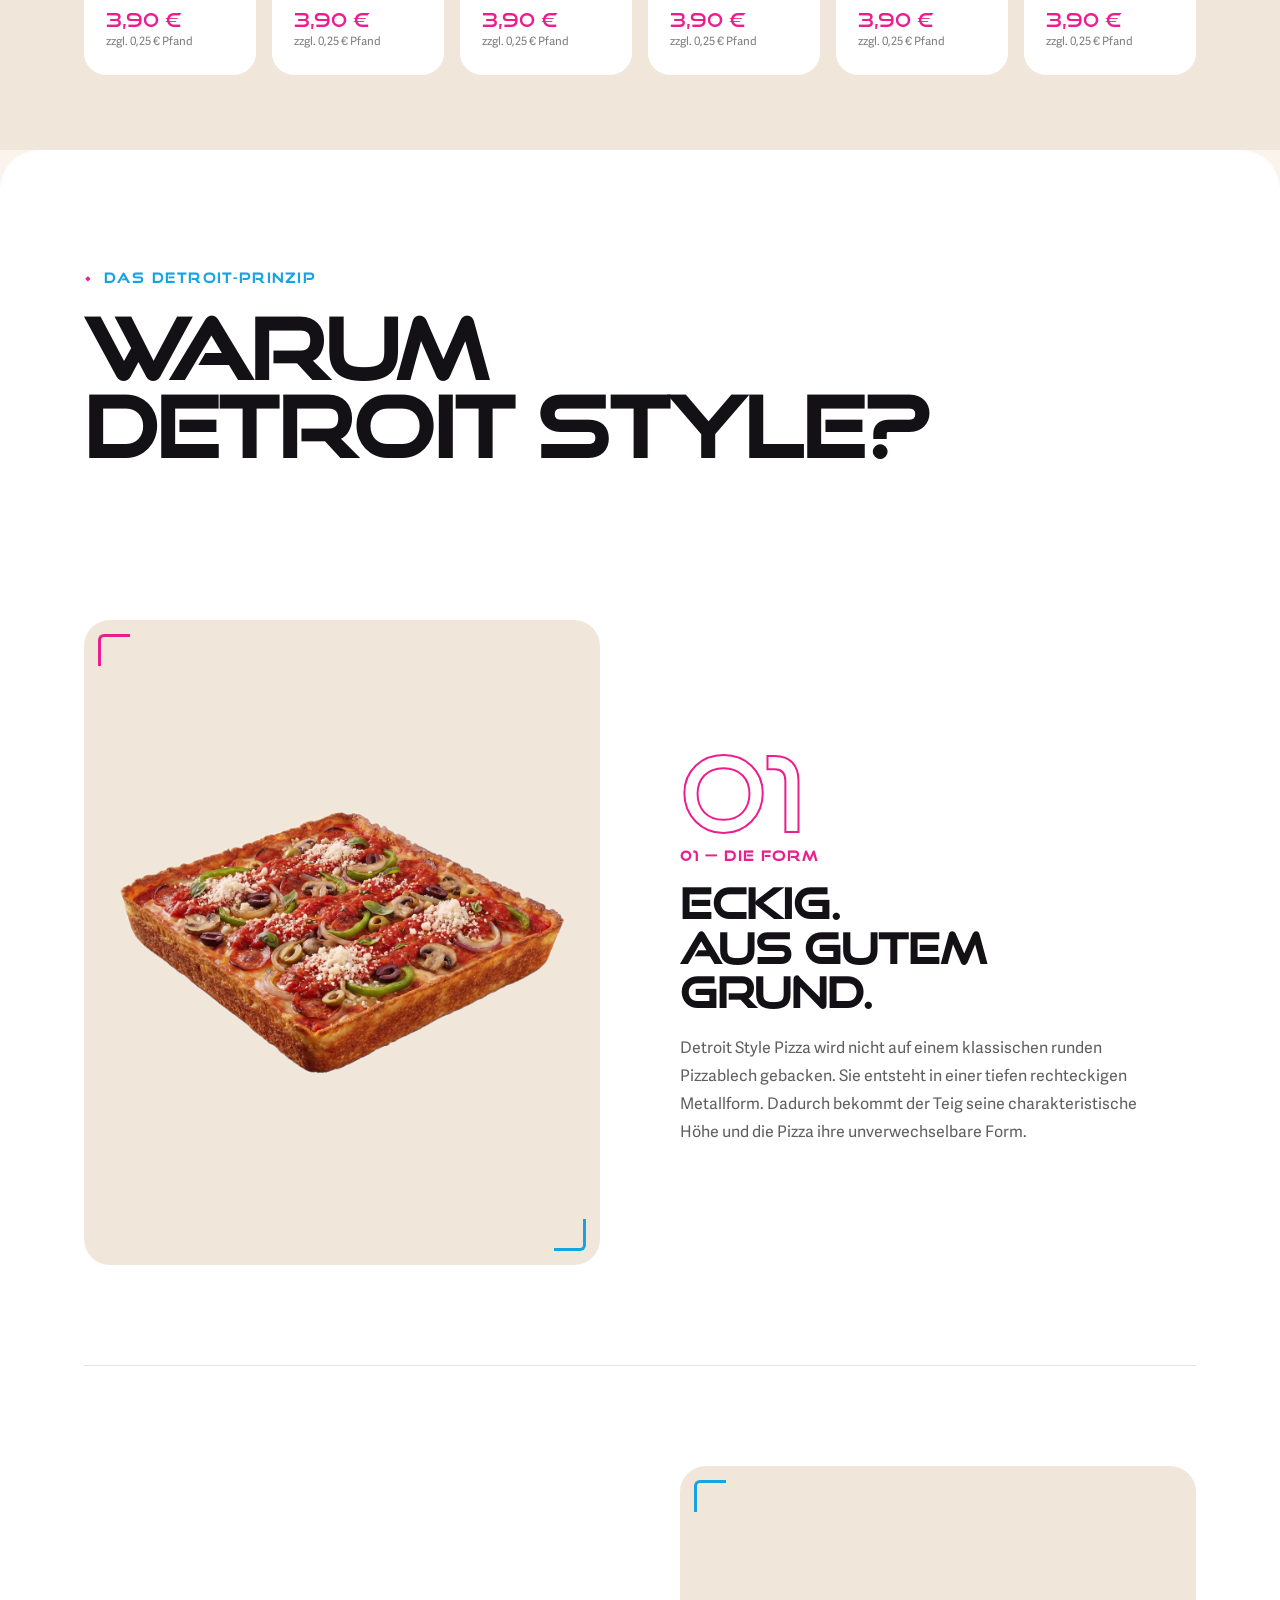
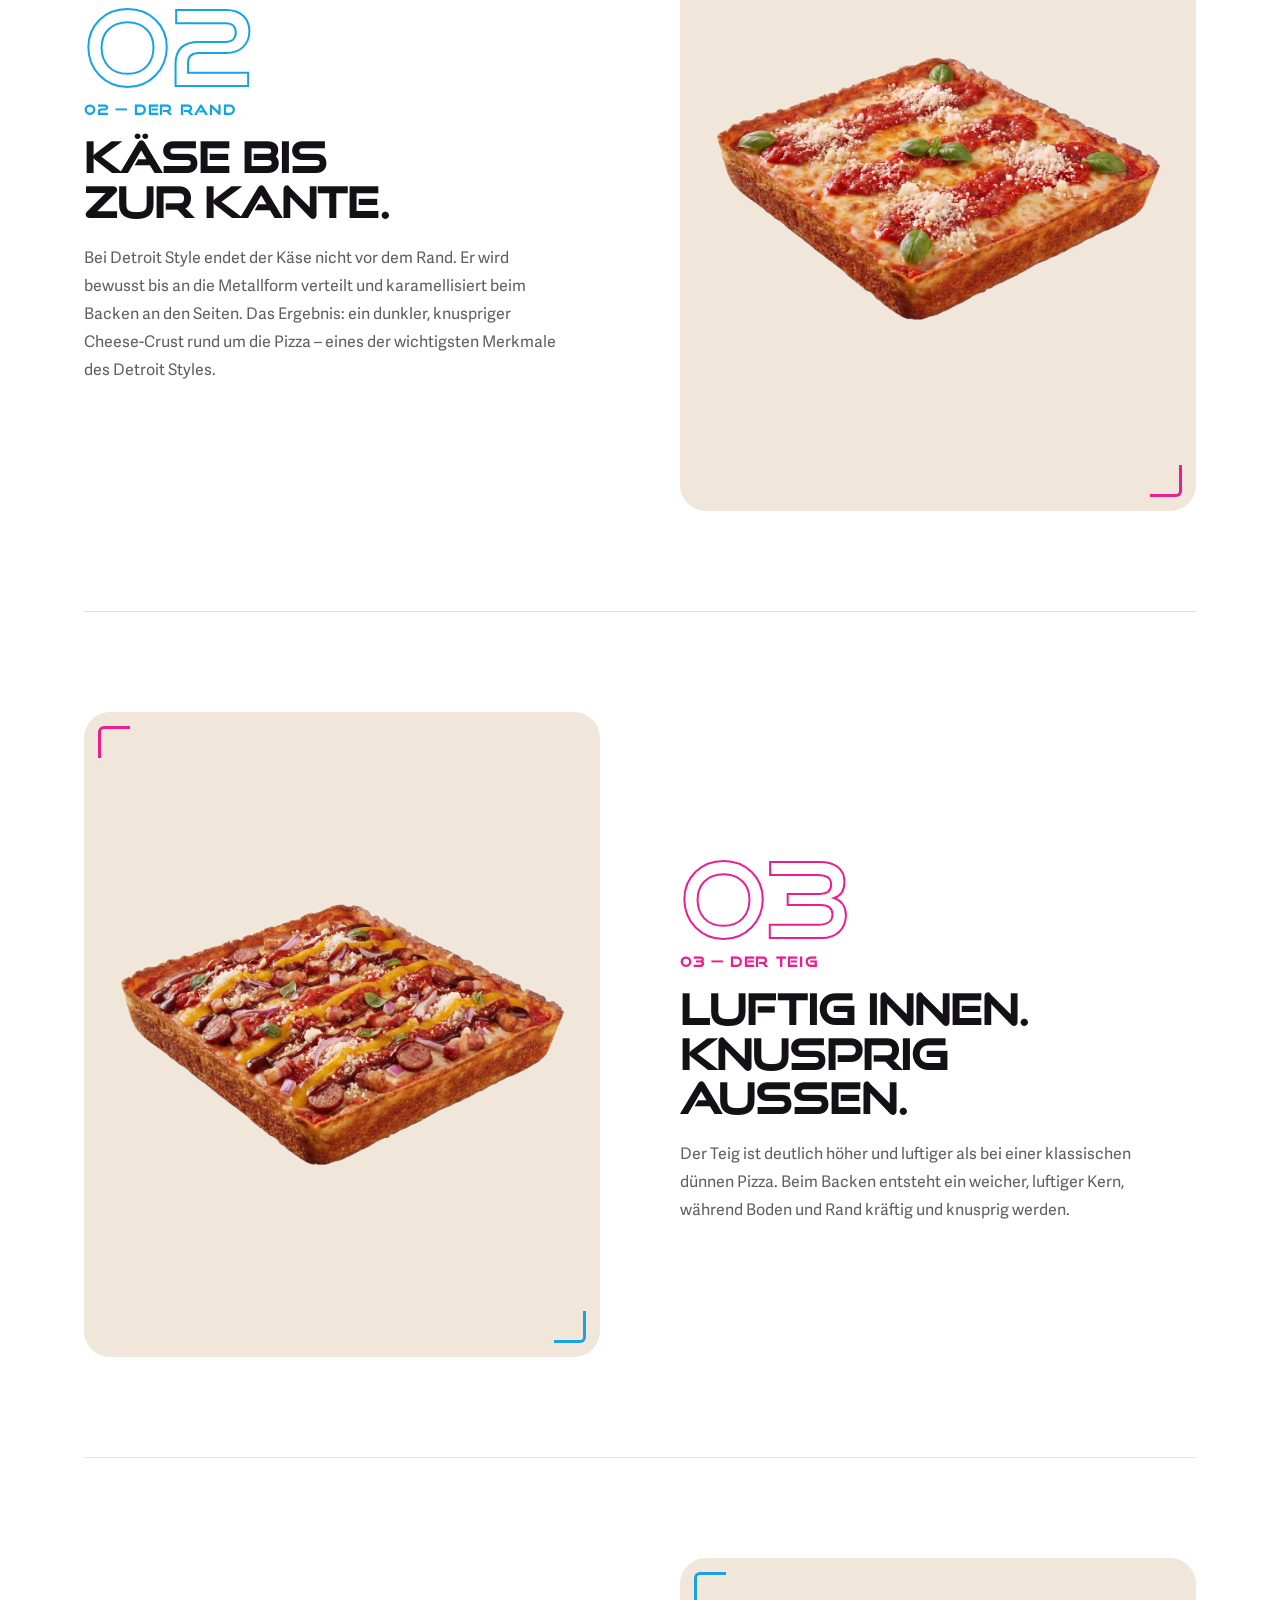
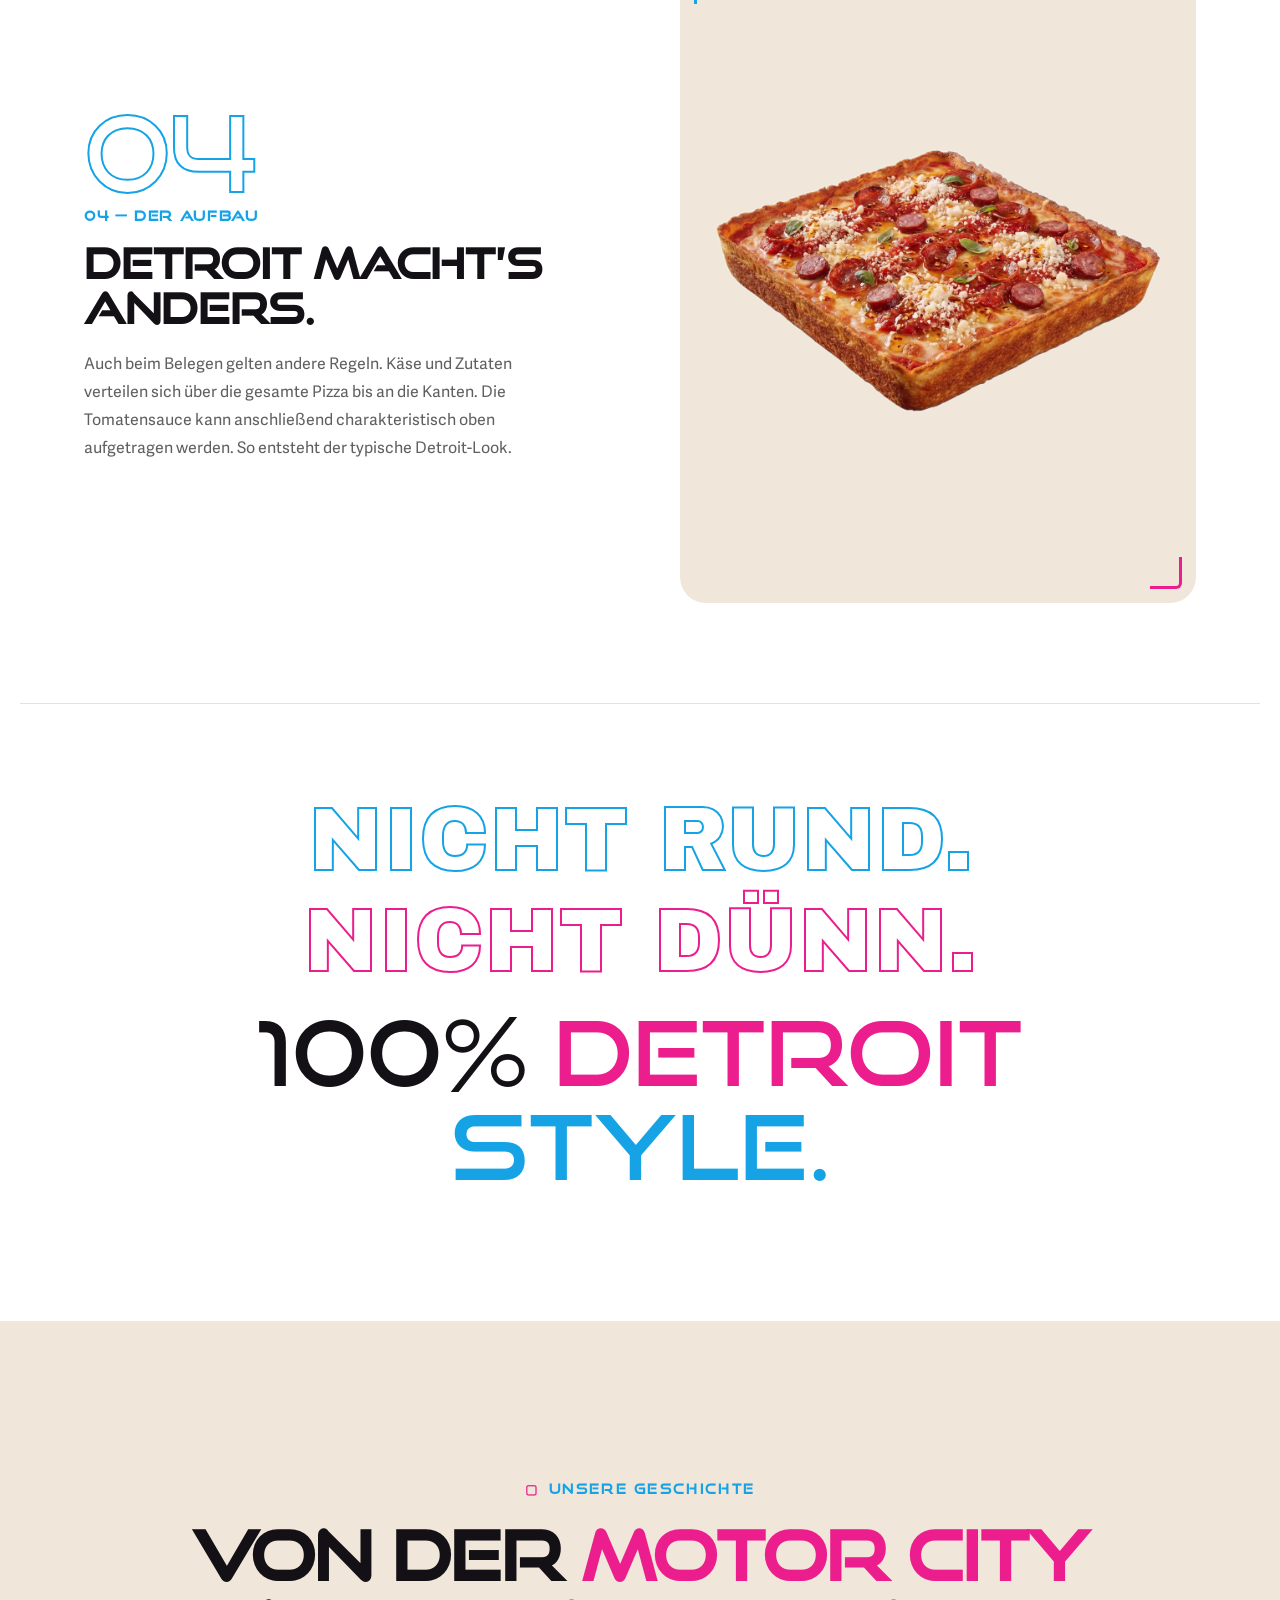
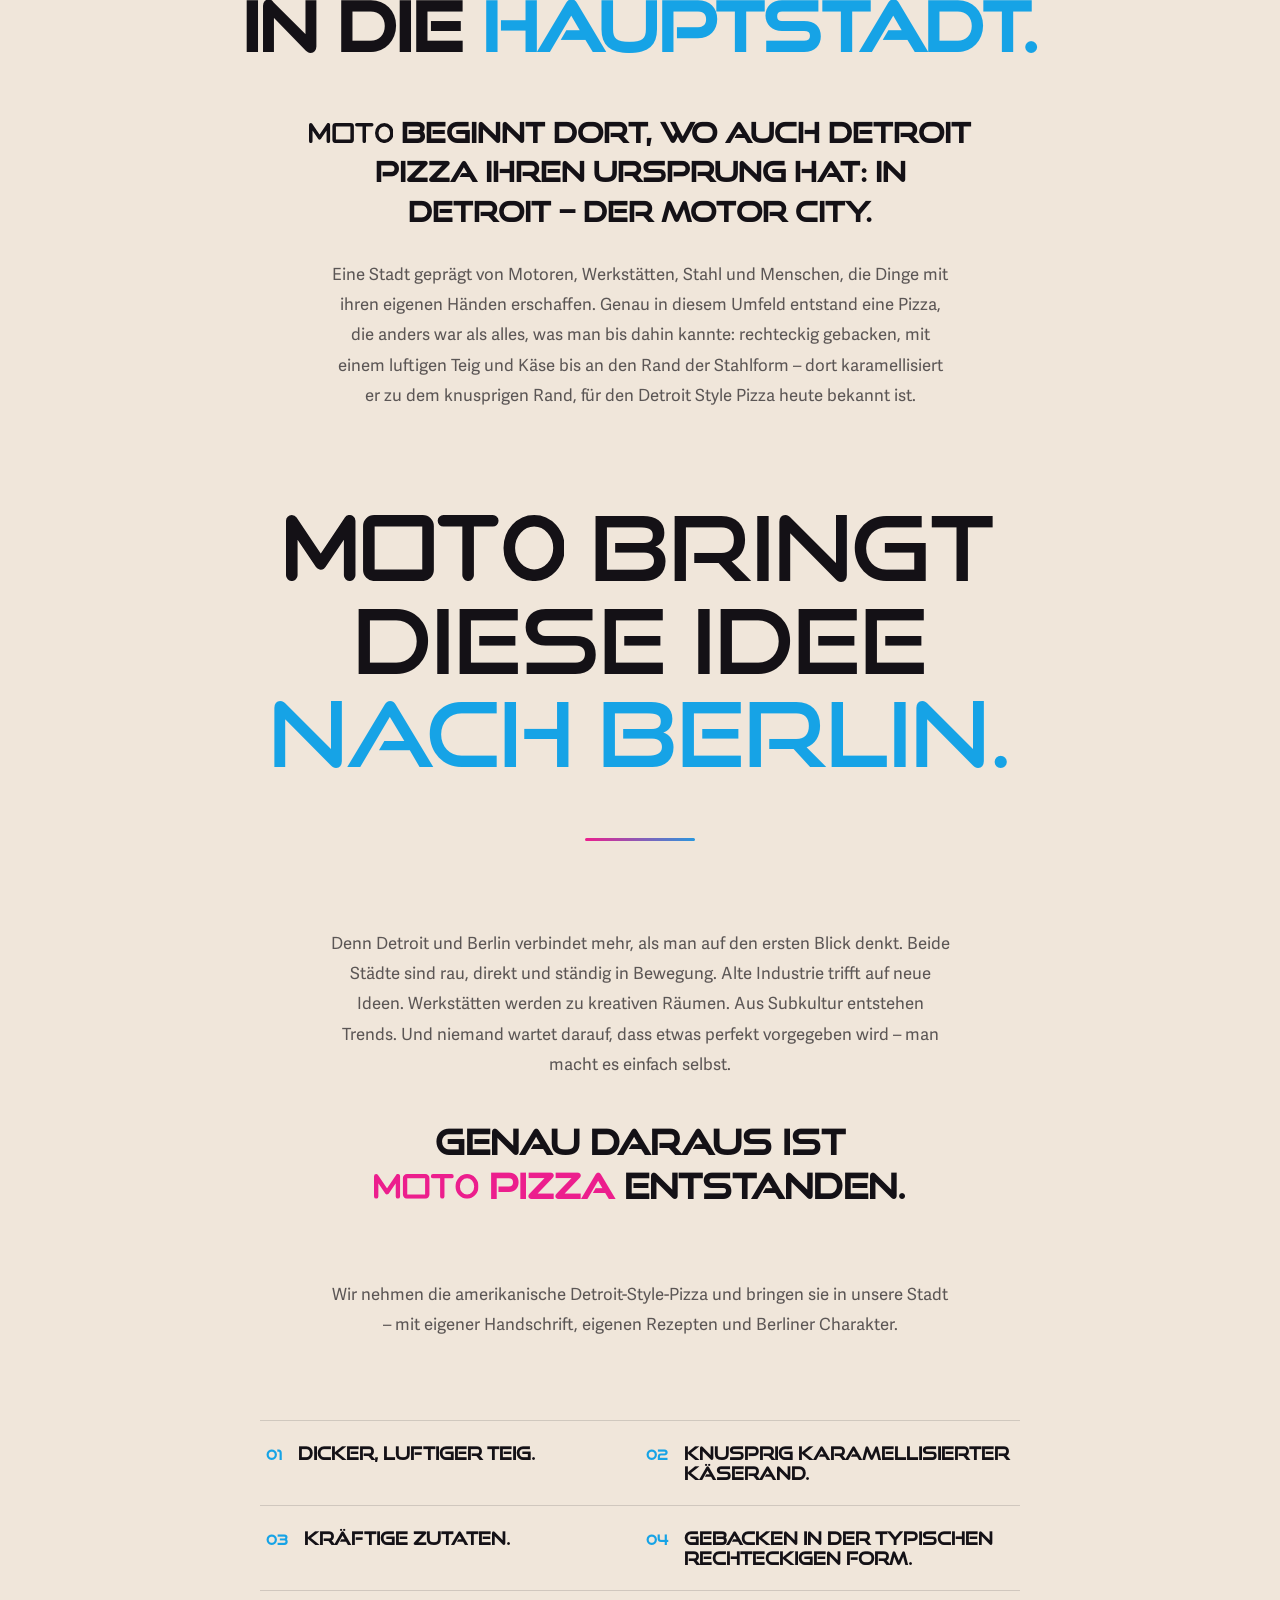
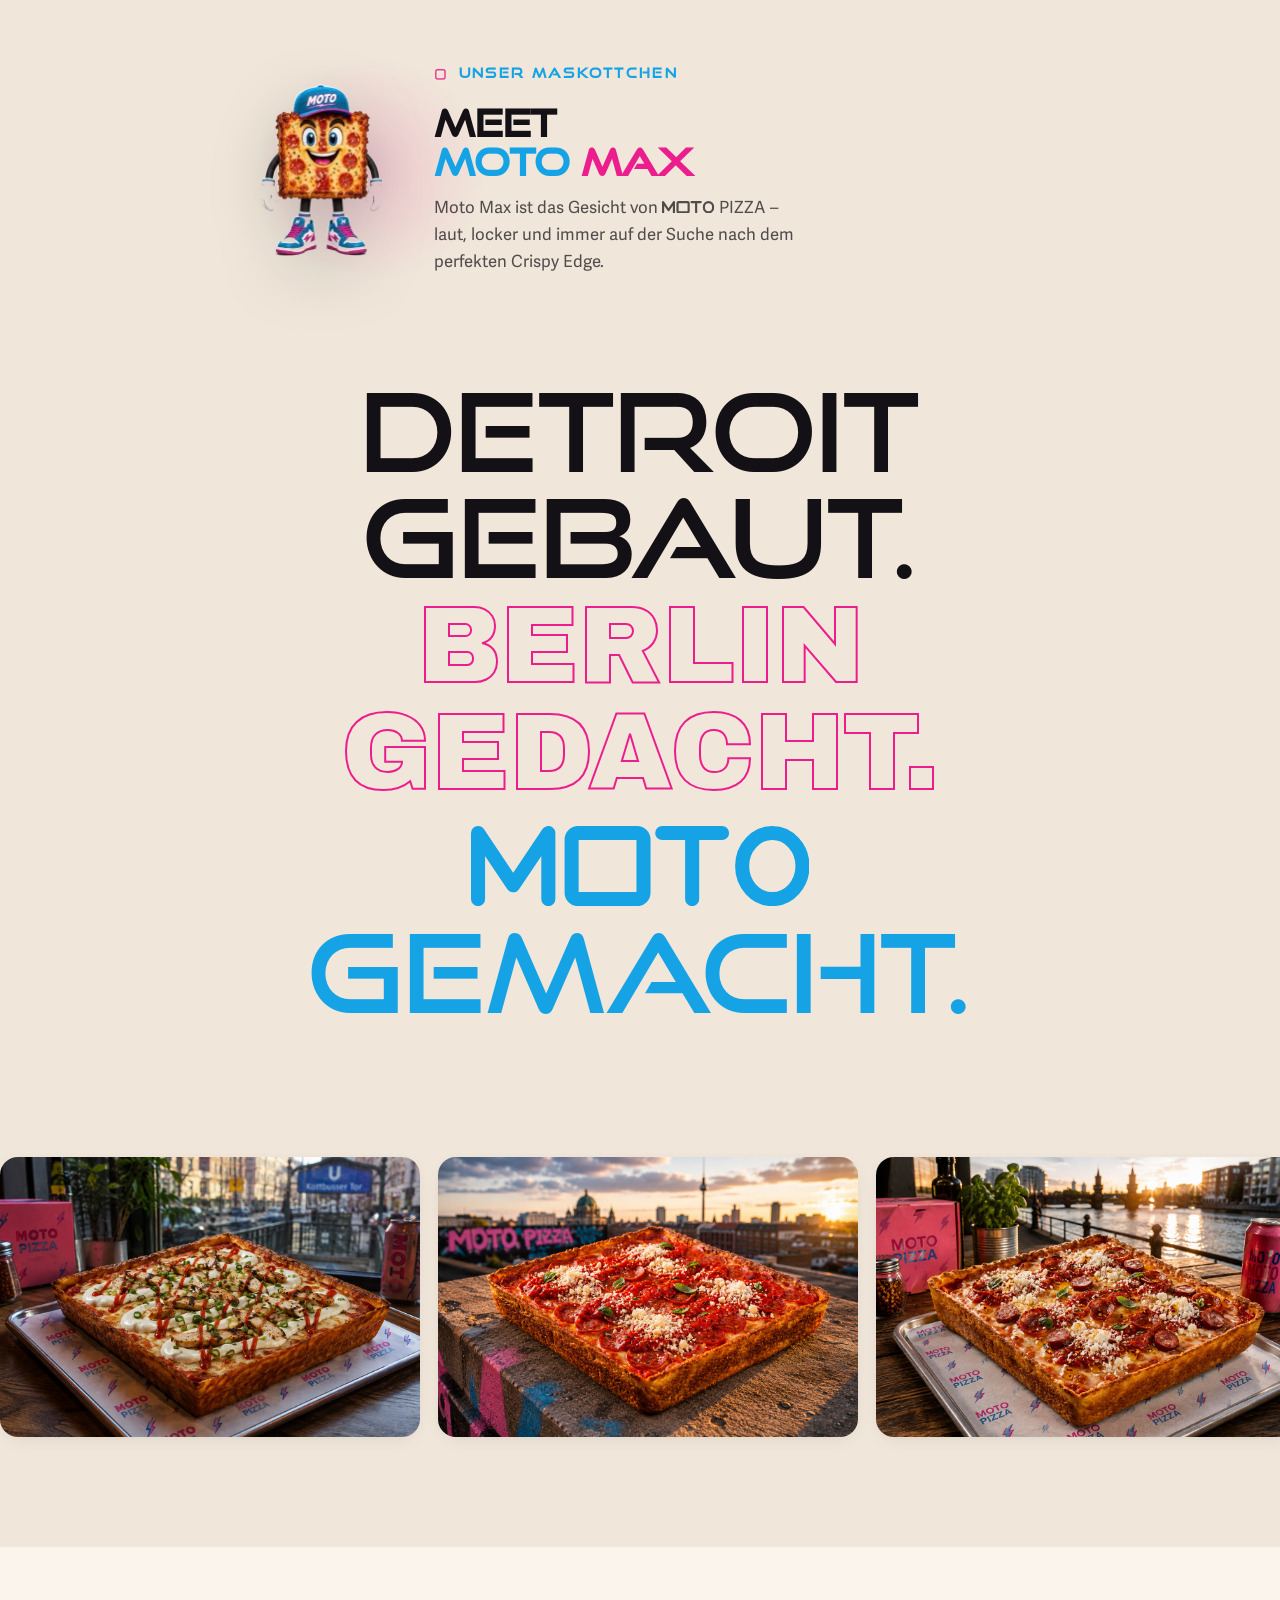
==== commit 965633d6: "Stueckpizza als zweite Bildstrecke je Karussell; Detroit-Ueberschrift Beide Styles gibt es ganz und " ====
--- a/index.html
+++ b/index.html
@@ -291,6 +291,11 @@
         </p>
       </div>
 
+      <div class="style-head reveal" data-reveal>
+        <h3 class="style-head__title">Detroit&nbsp;Style</h3>
+        <p class="style-head__sub"><span>25&nbsp;×&nbsp;25&nbsp;cm</span><span class="style-head__dot" aria-hidden="true">·</span><span>eckig</span></p>
+      </div>
+
       <div class="selector" id="pizzaSelector" data-tone="pink" data-reveal="scale">
         <div class="selector__stage" id="selStage" tabindex="0" aria-label="Pizza-Auswahl, mit Pfeiltasten oder Wischen bedienbar">
           <button class="selector__arrow selector__arrow--prev" id="selPrev" aria-label="Vorherige Pizza">
@@ -350,9 +355,9 @@
            carousel would show them twice. Their elements are simply absent;
            js/main.js null-guards both.
            ------------------------------------------------------------------ -->
-      <div class="ny-head reveal" data-reveal>
-        <h3 class="ny-head__title">New&nbsp;York&nbsp;Style</h3>
-        <p class="ny-head__sub"><span>45&nbsp;cm</span><span class="ny-head__dot" aria-hidden="true">·</span><span>rund</span></p>
+      <div class="style-head reveal" data-reveal>
+        <h3 class="style-head__title">New&nbsp;York&nbsp;Style</h3>
+        <p class="style-head__sub"><span>45&nbsp;cm</span><span class="style-head__dot" aria-hidden="true">·</span><span>rund</span></p>
       </div>
 
       <div class="selector" id="nySelector" data-tone="pink" data-reveal="scale">
--- a/css/style.css
+++ b/css/style.css
@@ -1154,17 +1154,22 @@
               color 0.24s var(--ease), transform 0.24s var(--ease),
               box-shadow 0.24s var(--ease);
 }
-/* the static box carries exactly the look the picked card had: white, ink
-   text, the same border radius, padding and shadow — only the pointer
-   feedback is gone, because there is nothing to press any more */
-.selector__style--static {
+.selector__style {
   flex: 1 1 205px;
   max-width: 300px;
-  cursor: default;
+  cursor: pointer;
+}
+.selector__style:hover { background: rgba(255, 255, 255, 0.16); border-color: var(--white); }
+.selector__style:focus-visible { outline: 2px solid var(--white); outline-offset: 4px; }
+
+/* die gewaehlte Form: dieselbe weisse Karte wie bisher, damit sich optisch
+   nichts aendert — sie ist jetzt nur zusaetzlich anklickbar */
+.selector__style.is-active {
   background: var(--white);
   border-color: var(--white);
   color: var(--ink);
   box-shadow: 0 14px 28px -14px rgba(20, 17, 22, 0.6);
+  cursor: default;
 }
 
 .selector__style-name {
@@ -1190,14 +1195,17 @@
 /* MOTO blue, fixed — not the section's own tone: the price is the one figure
    on the card that has to stay the same colour while the carousel alternates
    pink and blue behind it. */
-.selector__style--static .selector__style-price { color: var(--blue); }
+.selector__style.is-active .selector__style-price { color: var(--blue); }
 
 @media (prefers-reduced-motion: reduce) {
   .selector__style { transition: none; }
 }
 
-/* ---------- New York Style divider ---------------------------------------
-   Marks the second carousel without competing with UNSERE PIZZEN: the name
+/* ---------- Style divider (Detroit / New York) ----------------------------
+   One block, used above both carousels, so the two headings cannot drift
+   apart: same face, same size, same rules, same spacing.
+
+   Marks a carousel without competing with UNSERE PIZZEN: the name
    sits a clear step below the section title, the size line below it is the
    same small uppercase label the rest of the site uses. A short pink rule
    leads into it so the two carousels read as two parts of one section
@@ -1207,13 +1215,13 @@
    the divider belongs to the carousel underneath it, not to the Detroit one
    above.
    ---------------------------------------------------------------------- */
-.ny-head {
+.style-head {
   max-width: 640px;
   margin: clamp(46px, 6vw, 78px) auto clamp(20px, 2.6vw, 30px);
   padding: 0 var(--pad);
   text-align: center;
 }
-.ny-head__title {
+.style-head__title {
   position: relative;
   display: inline-block;
   font-family: var(--font-display); text-transform: uppercase;
@@ -1223,31 +1231,31 @@
 }
 /* the rule: two short pink strokes flanking the name, drawn rather than
    written so nothing extra sits in the markup */
-.ny-head__title::before,
-.ny-head__title::after {
+.style-head__title::before,
+.style-head__title::after {
   content: "";
   position: absolute; top: 52%;
   width: clamp(18px, 3.4vw, 44px); height: 2px;
   background: var(--pink);
   border-radius: 1px;
 }
-.ny-head__title::before { right: calc(100% + clamp(12px, 1.8vw, 22px)); }
-.ny-head__title::after { left: calc(100% + clamp(12px, 1.8vw, 22px)); }
-
-.ny-head__sub {
+.style-head__title::before { right: calc(100% + clamp(12px, 1.8vw, 22px)); }
+.style-head__title::after { left: calc(100% + clamp(12px, 1.8vw, 22px)); }
+
+.style-head__sub {
   margin-top: clamp(8px, 1vw, 12px);
   font-family: var(--font-head); font-weight: 700;
   font-size: clamp(0.6rem, 0.82vw, 0.72rem);
   letter-spacing: 0.18em; text-transform: uppercase;
   color: var(--blue);
 }
-.ny-head__dot { margin: 0 0.6em; opacity: 0.55; }
+.style-head__dot { margin: 0 0.6em; opacity: 0.55; }
 
 /* the strokes have nowhere to go on a narrow phone — the name would sit on
    top of them, so they step aside there */
 @media (max-width: 520px) {
-  .ny-head__title::before, .ny-head__title::after { display: none; }
-  .ny-head { margin-top: clamp(34px, 9vw, 46px); }
+  .style-head__title::before, .style-head__title::after { display: none; }
+  .style-head { margin-top: clamp(34px, 9vw, 46px); }
 }
 
 /* ==========================================================================
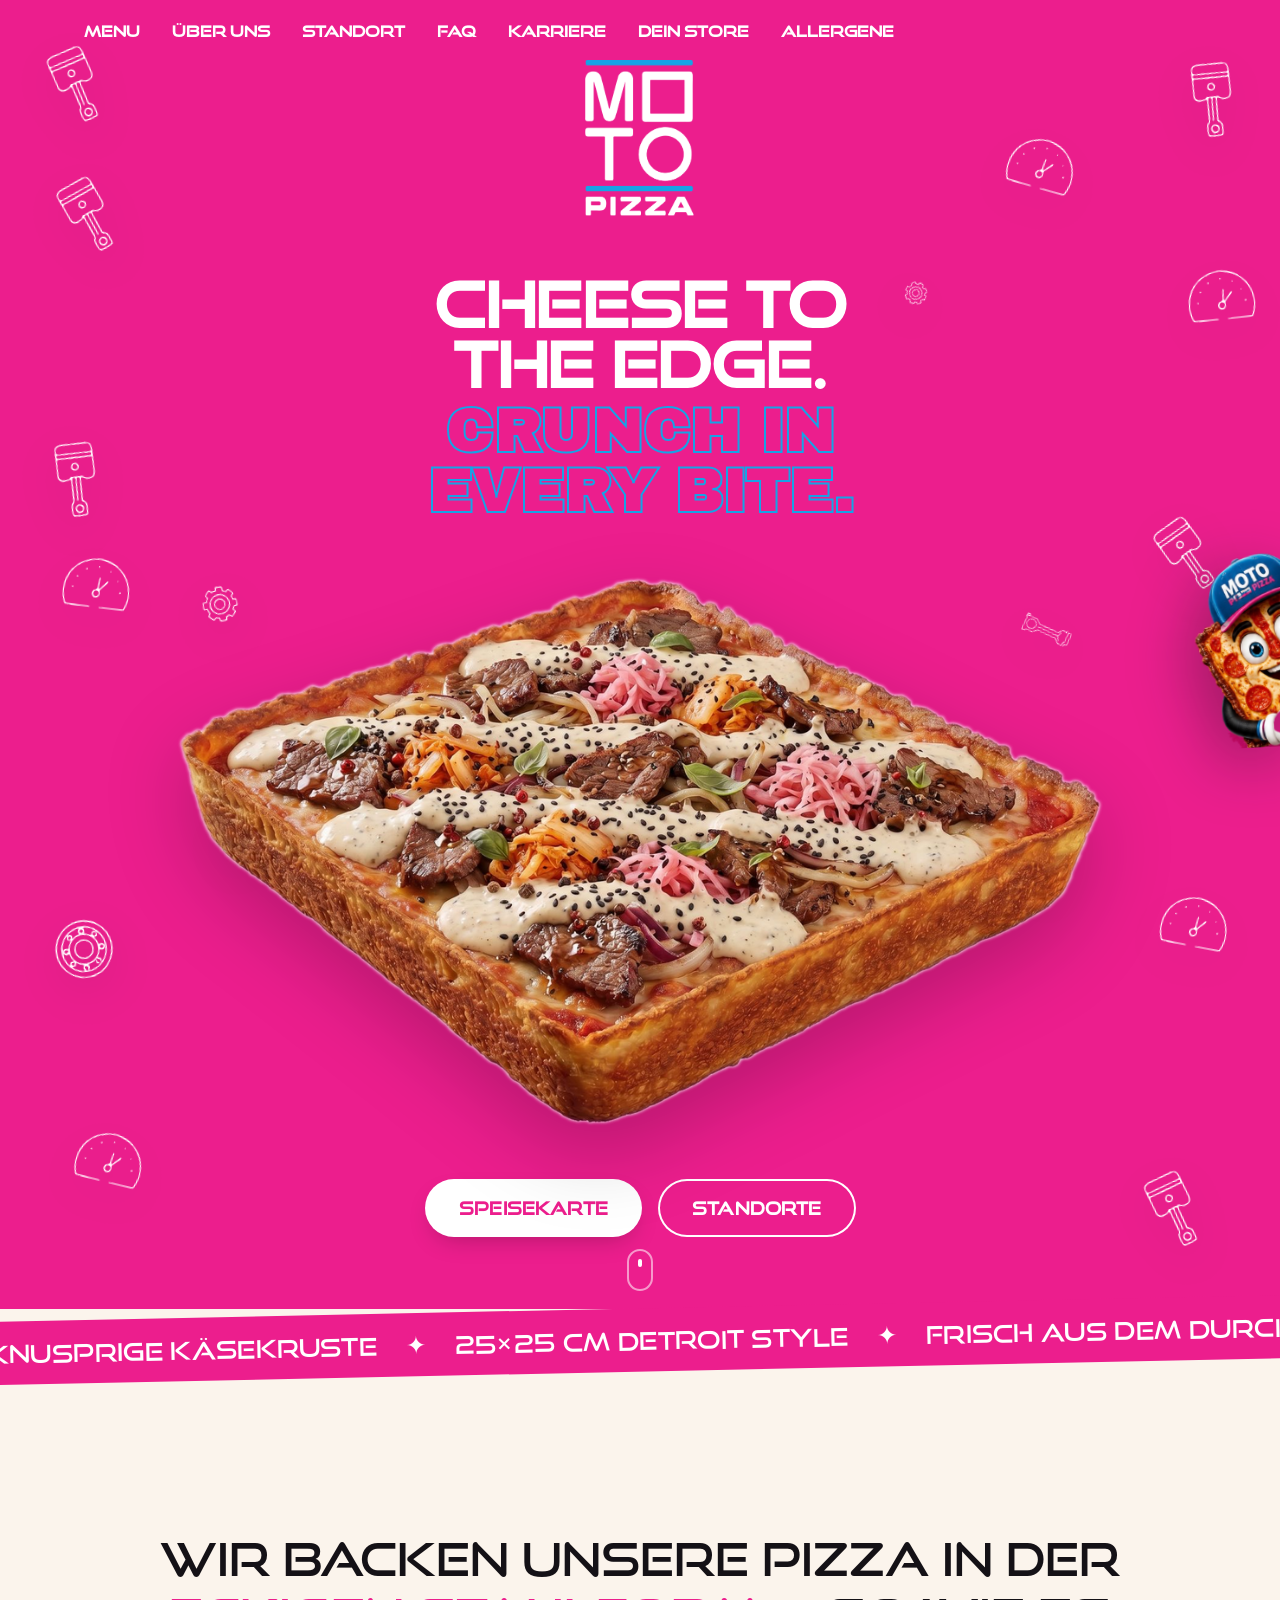
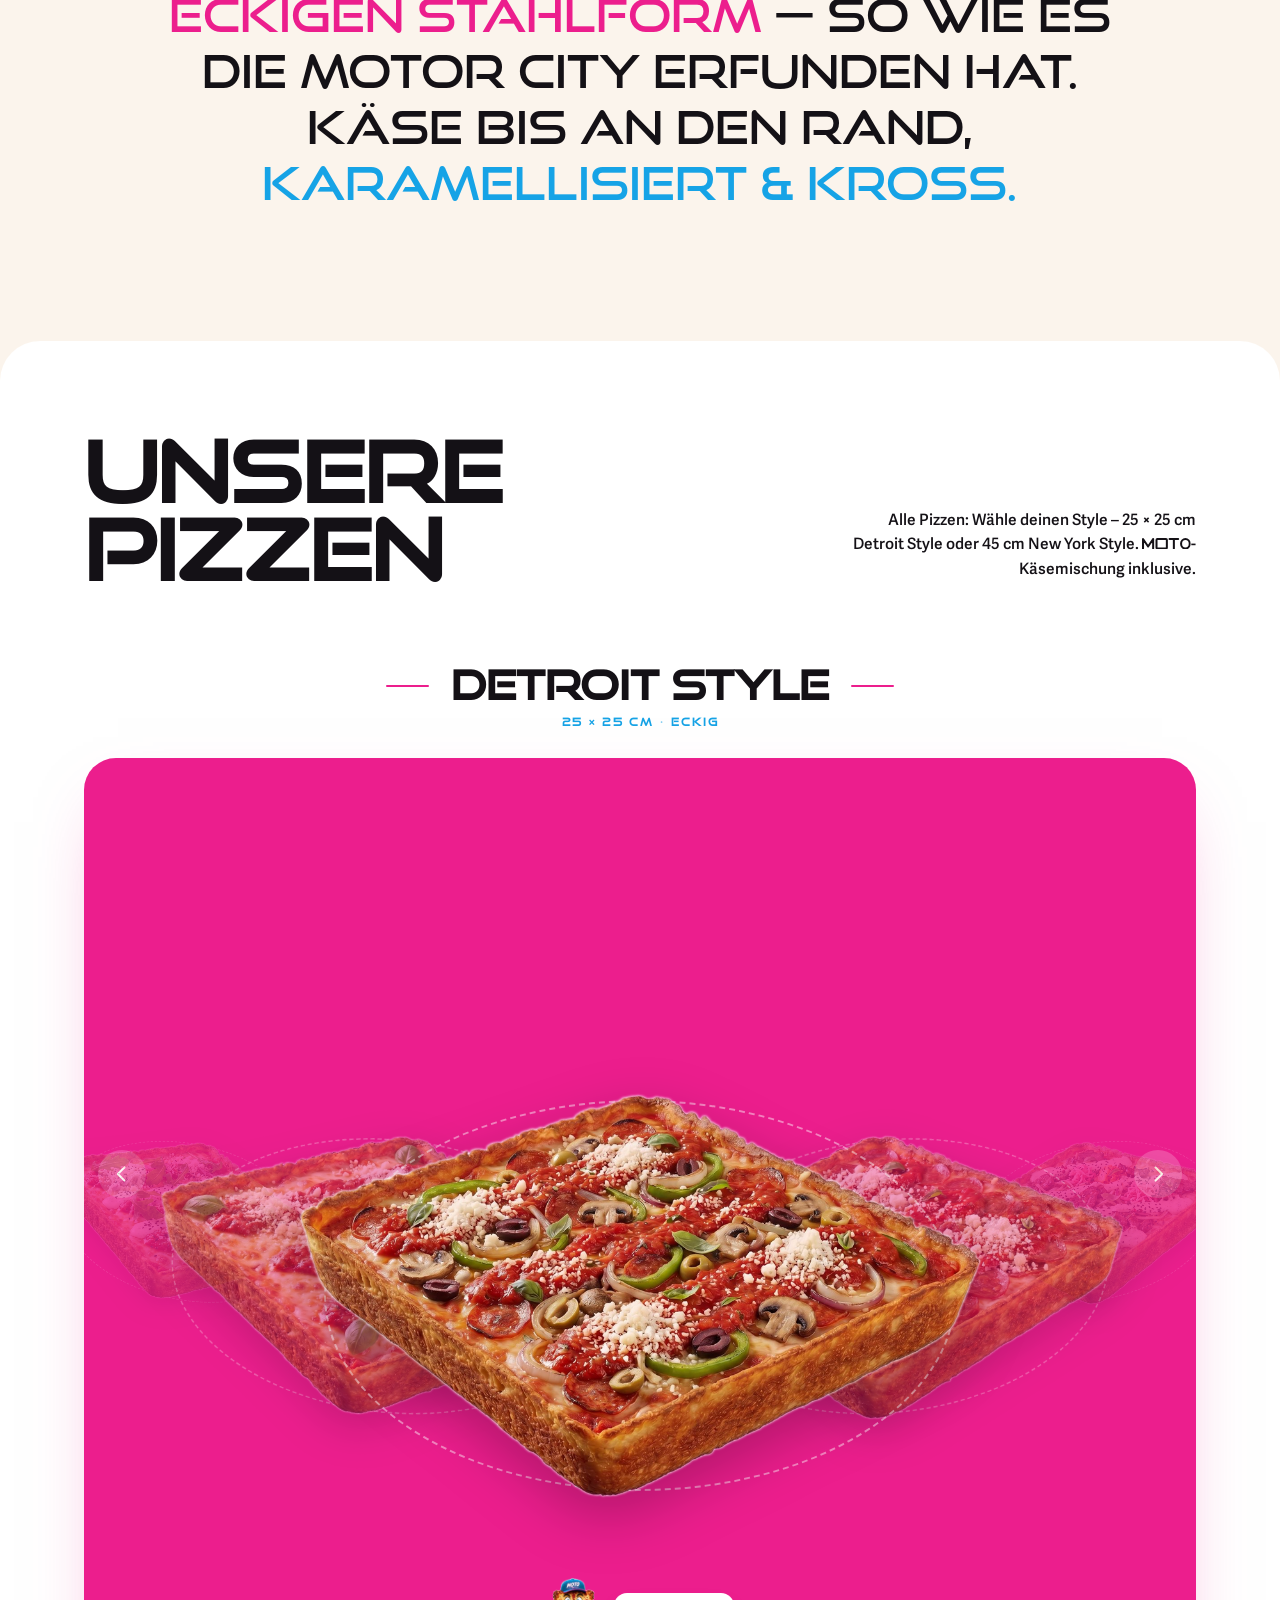
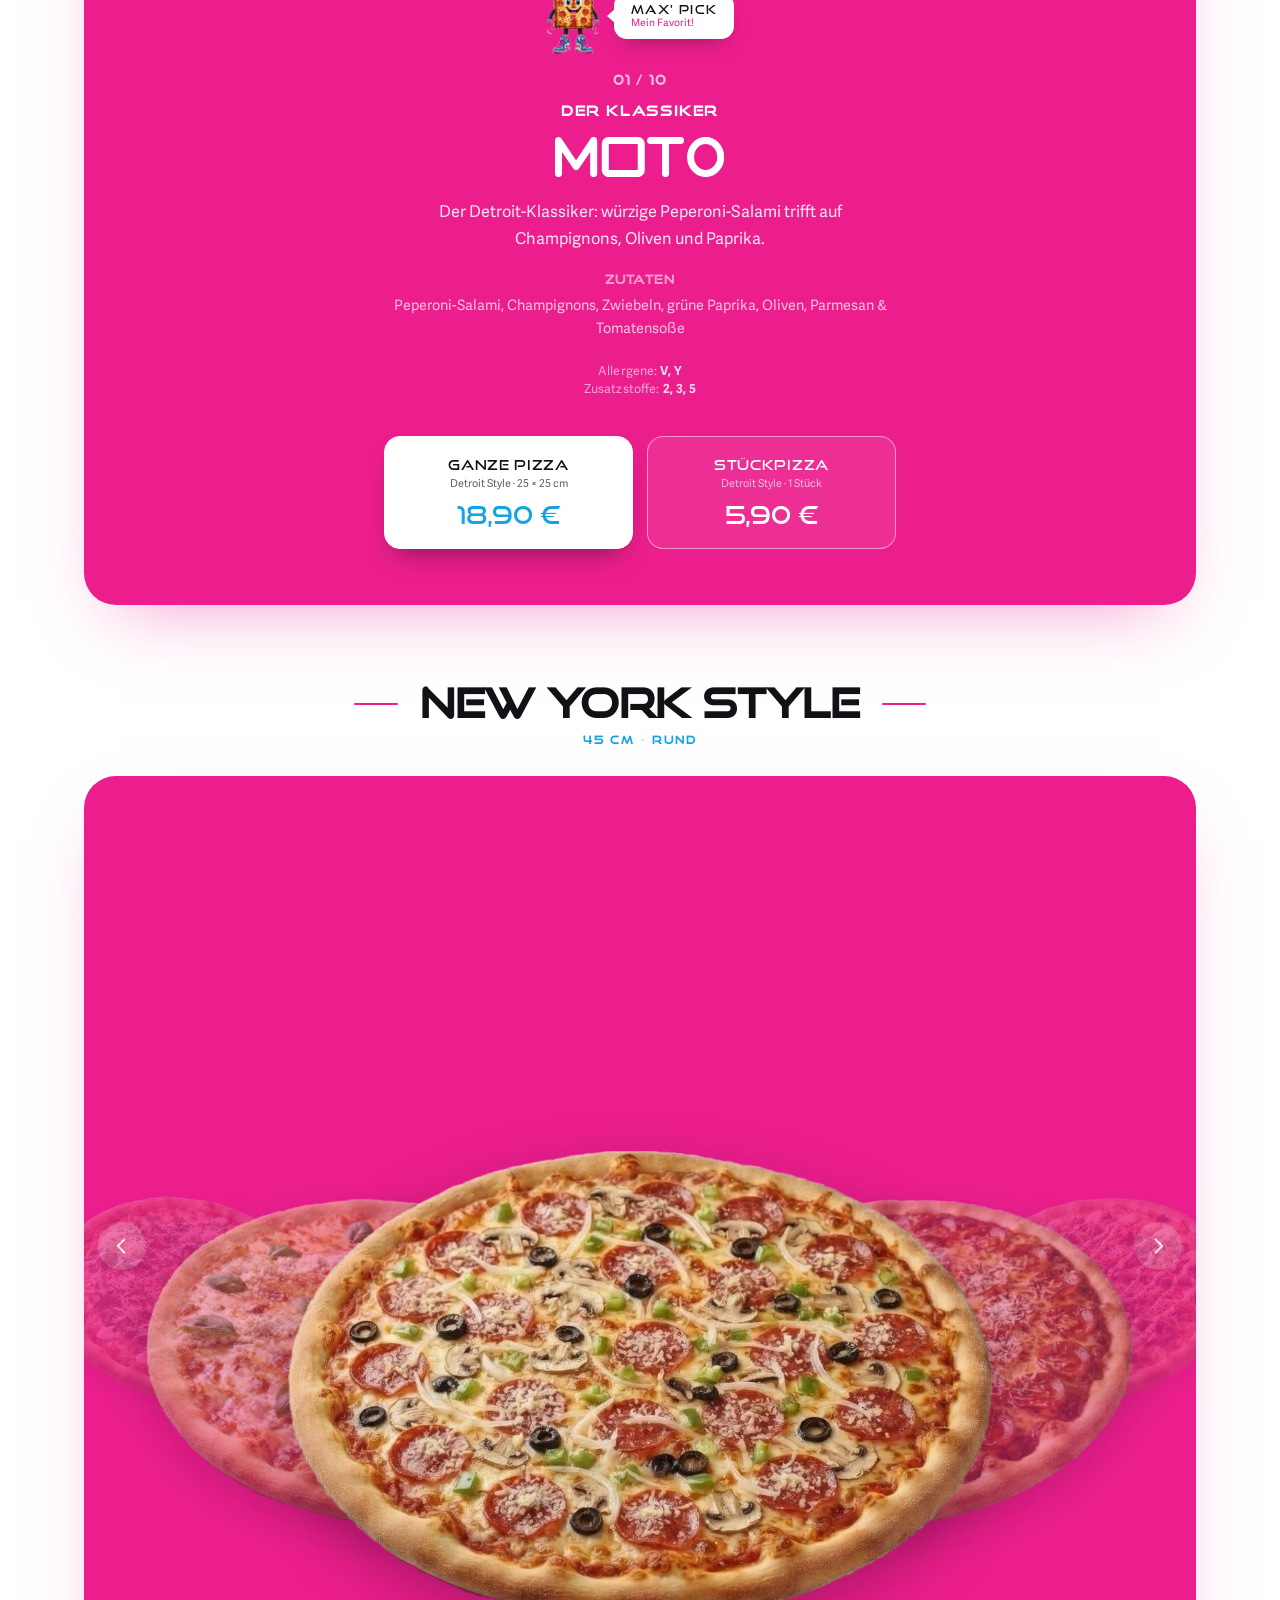
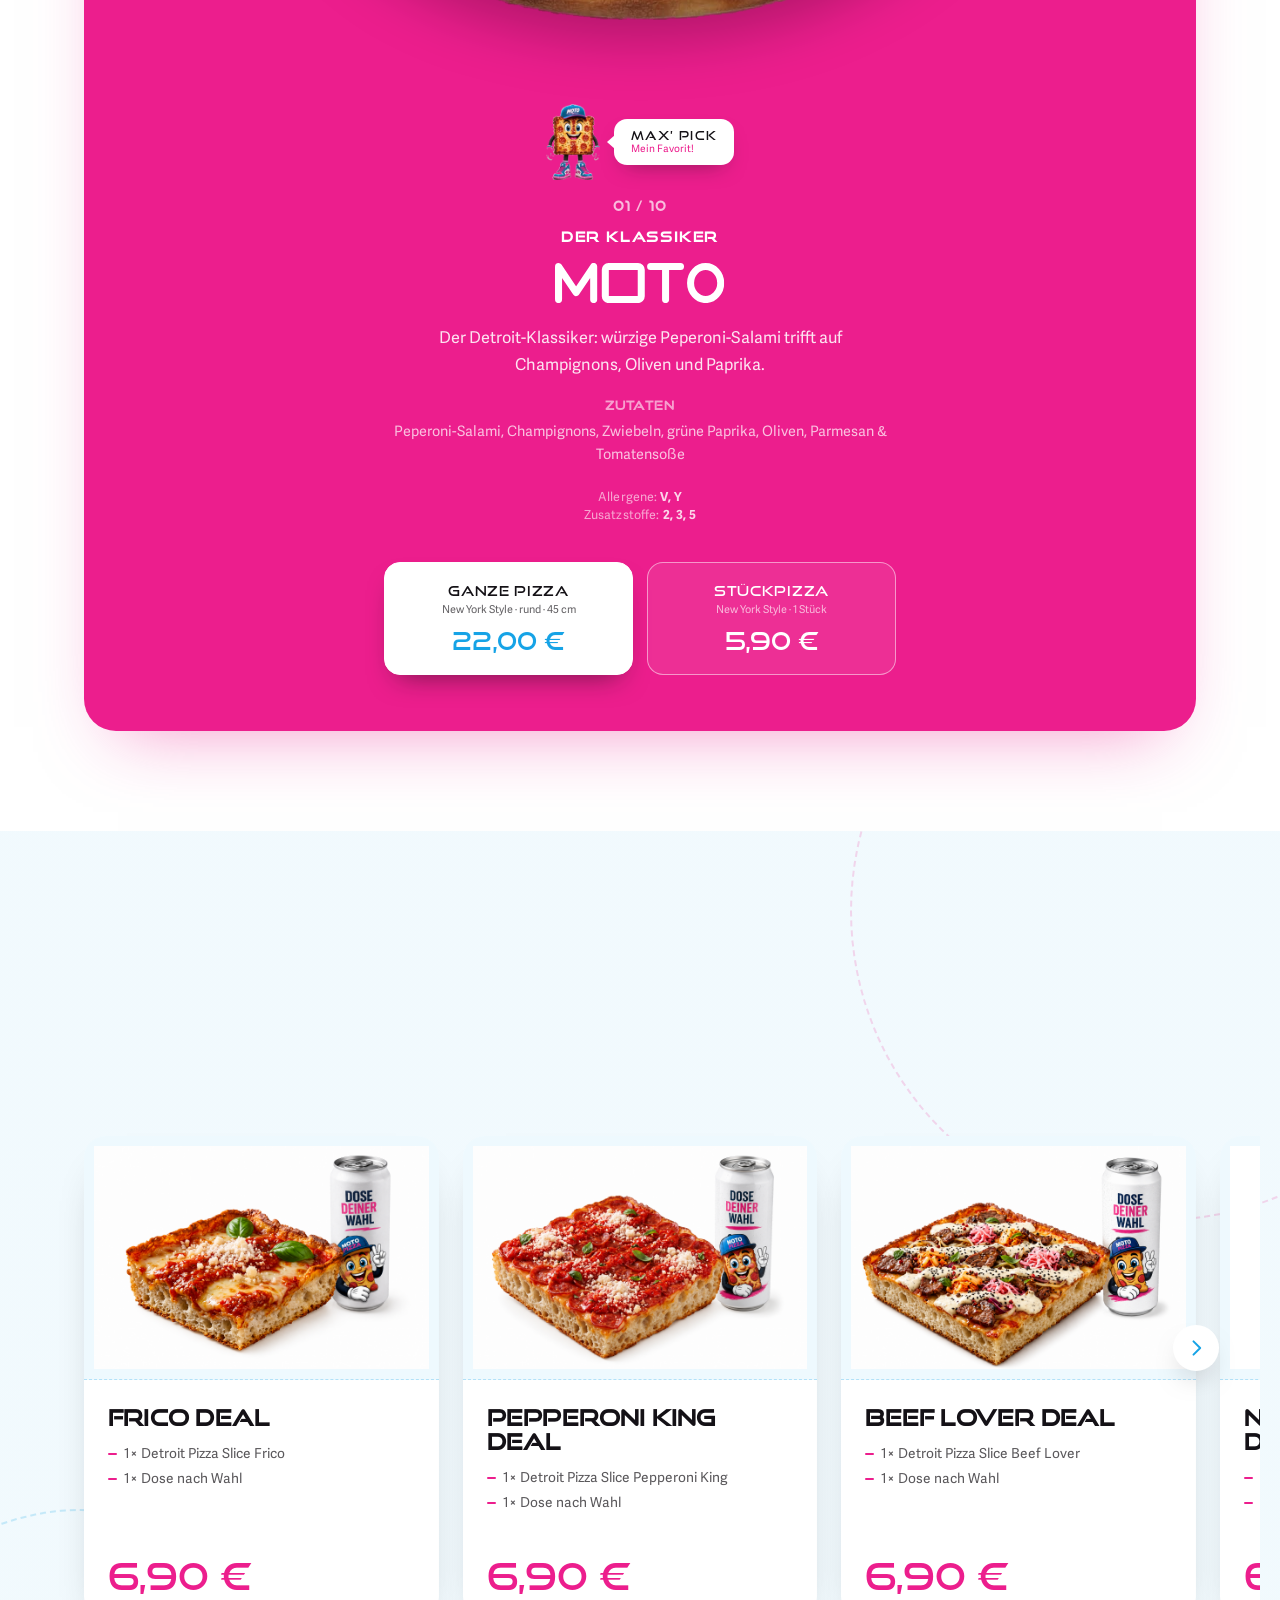
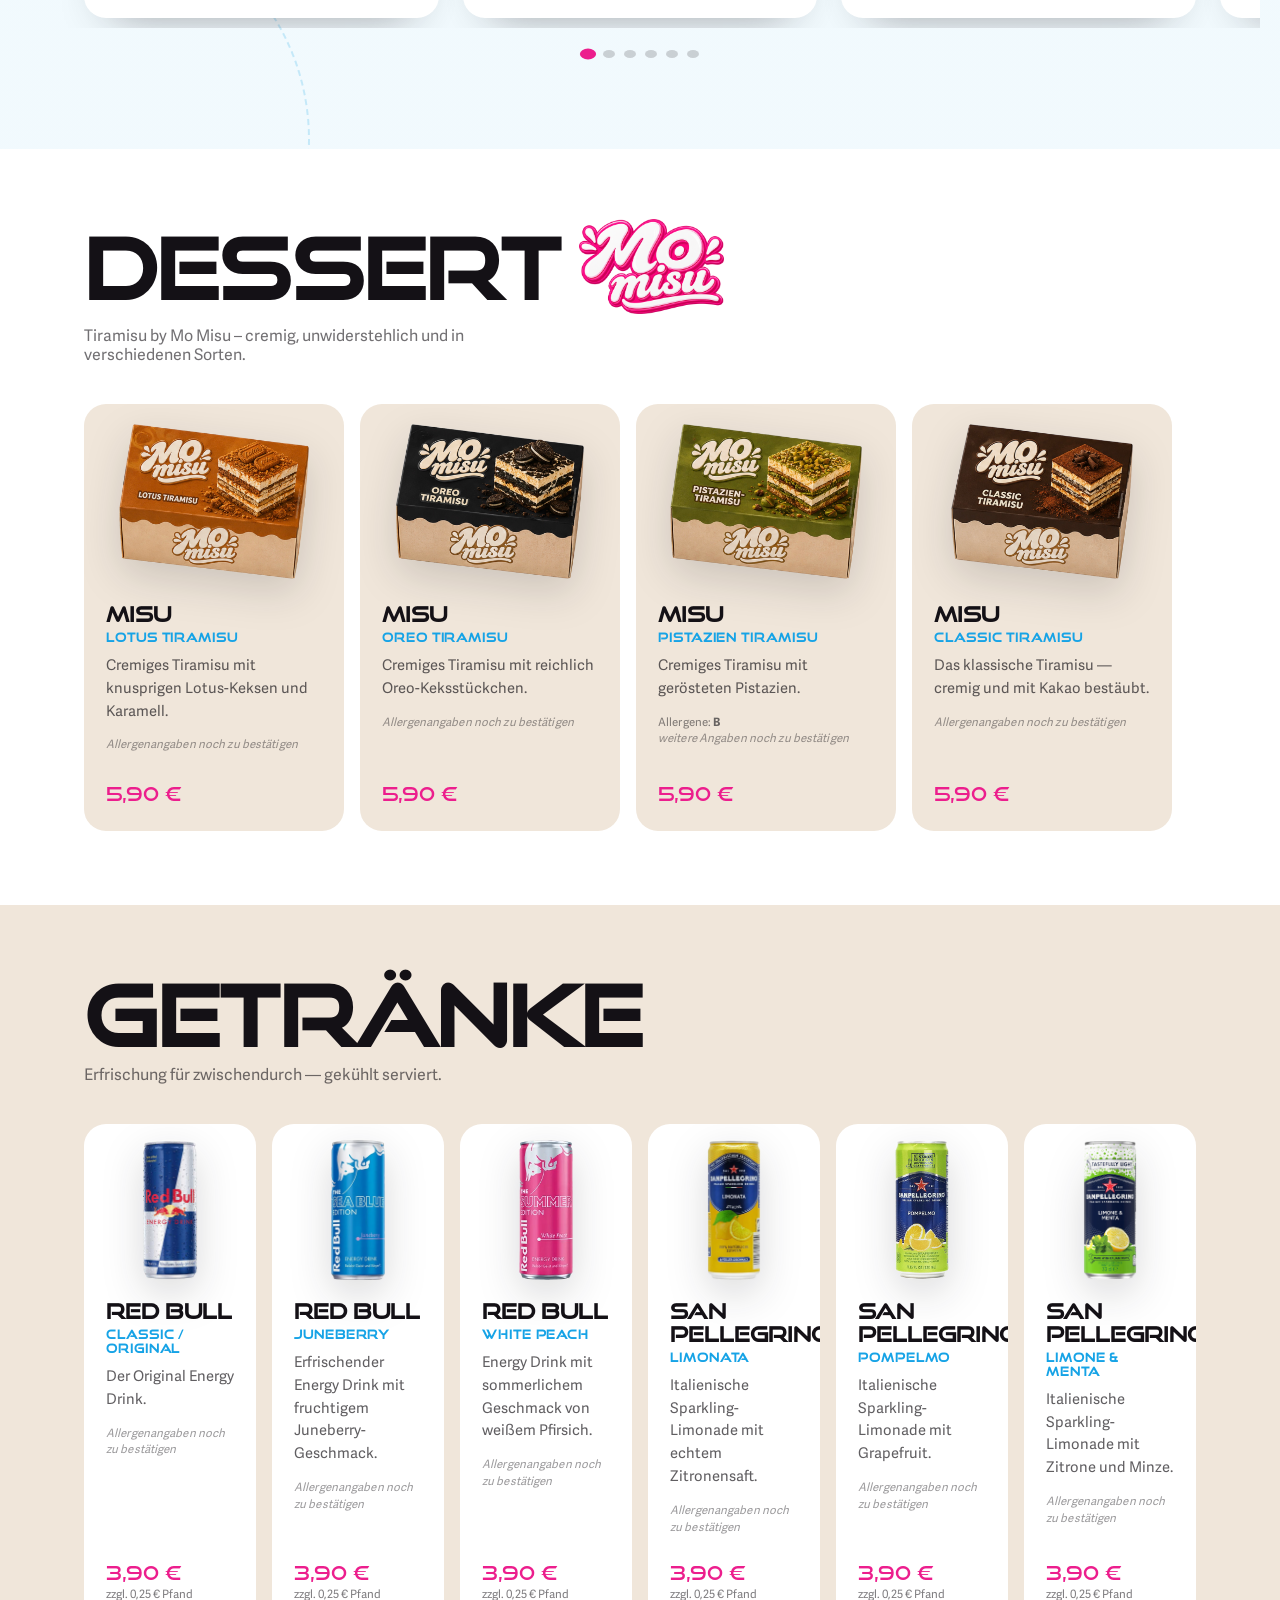
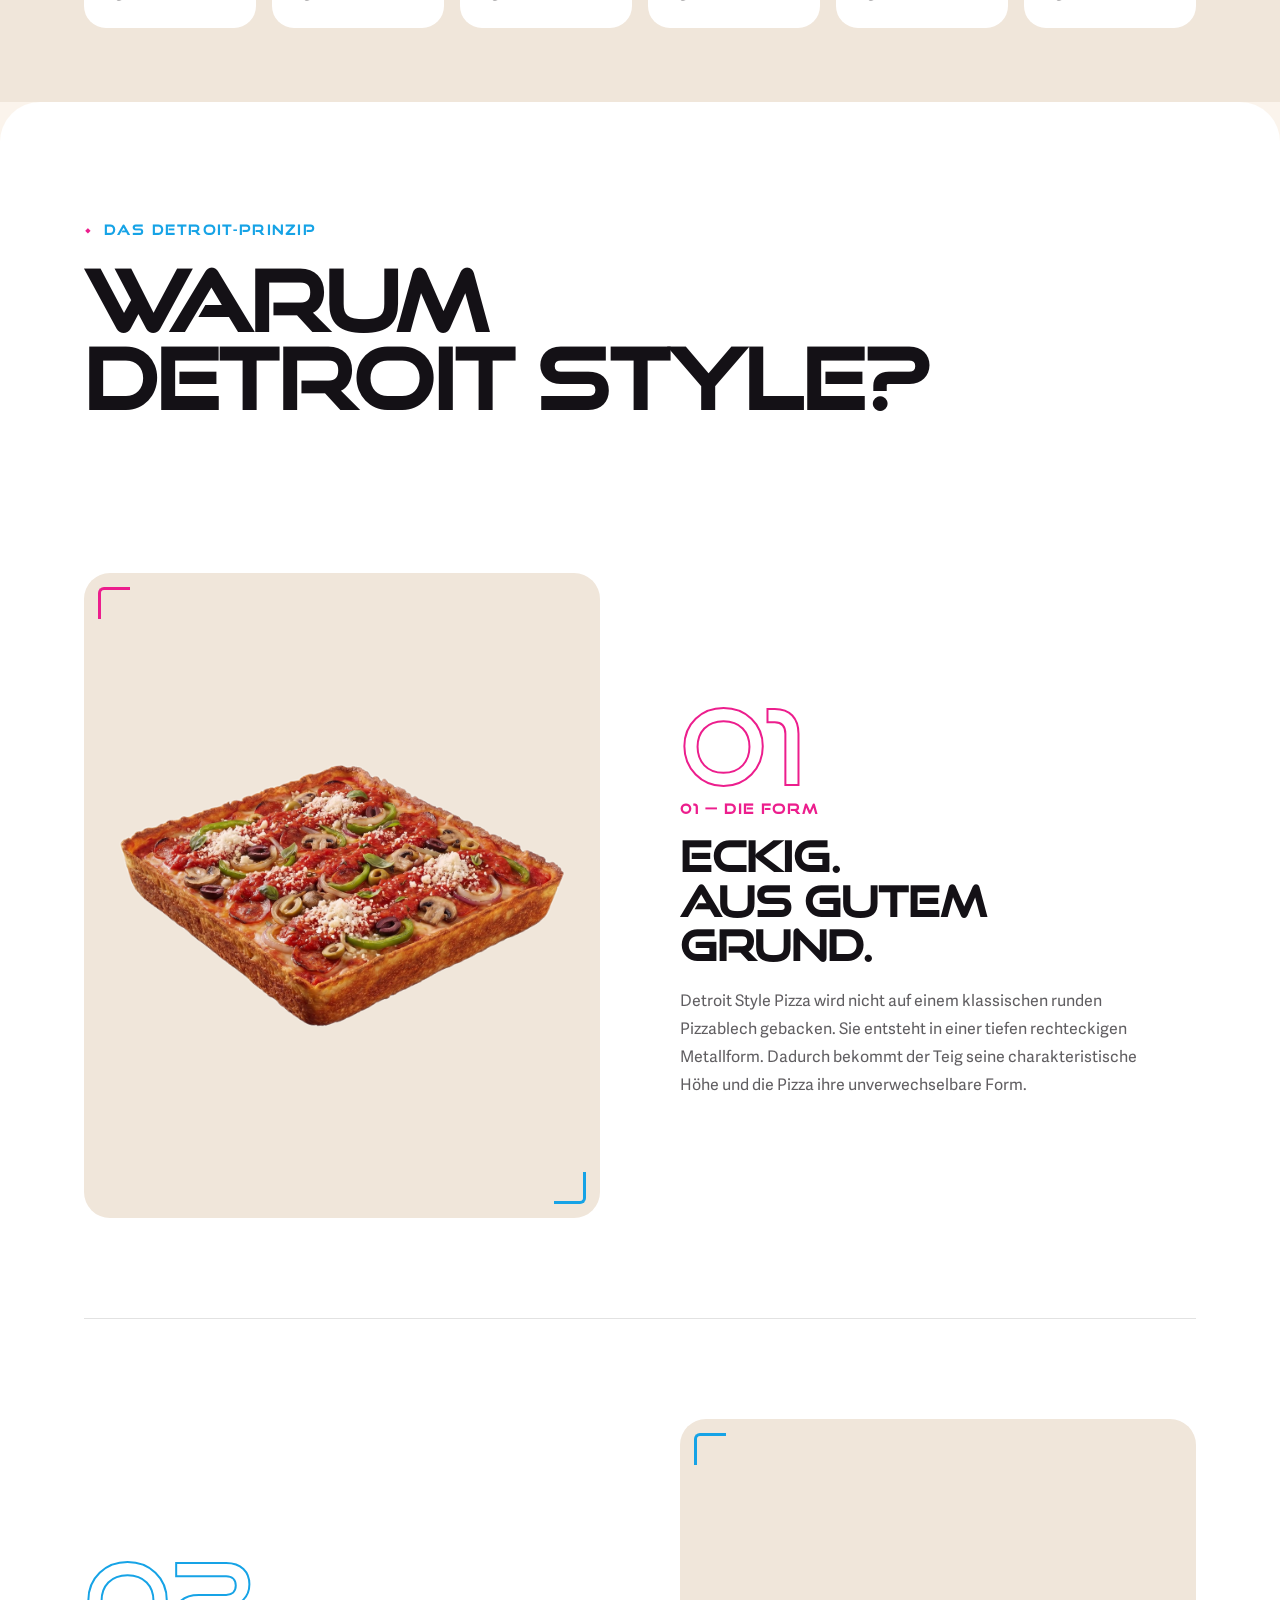
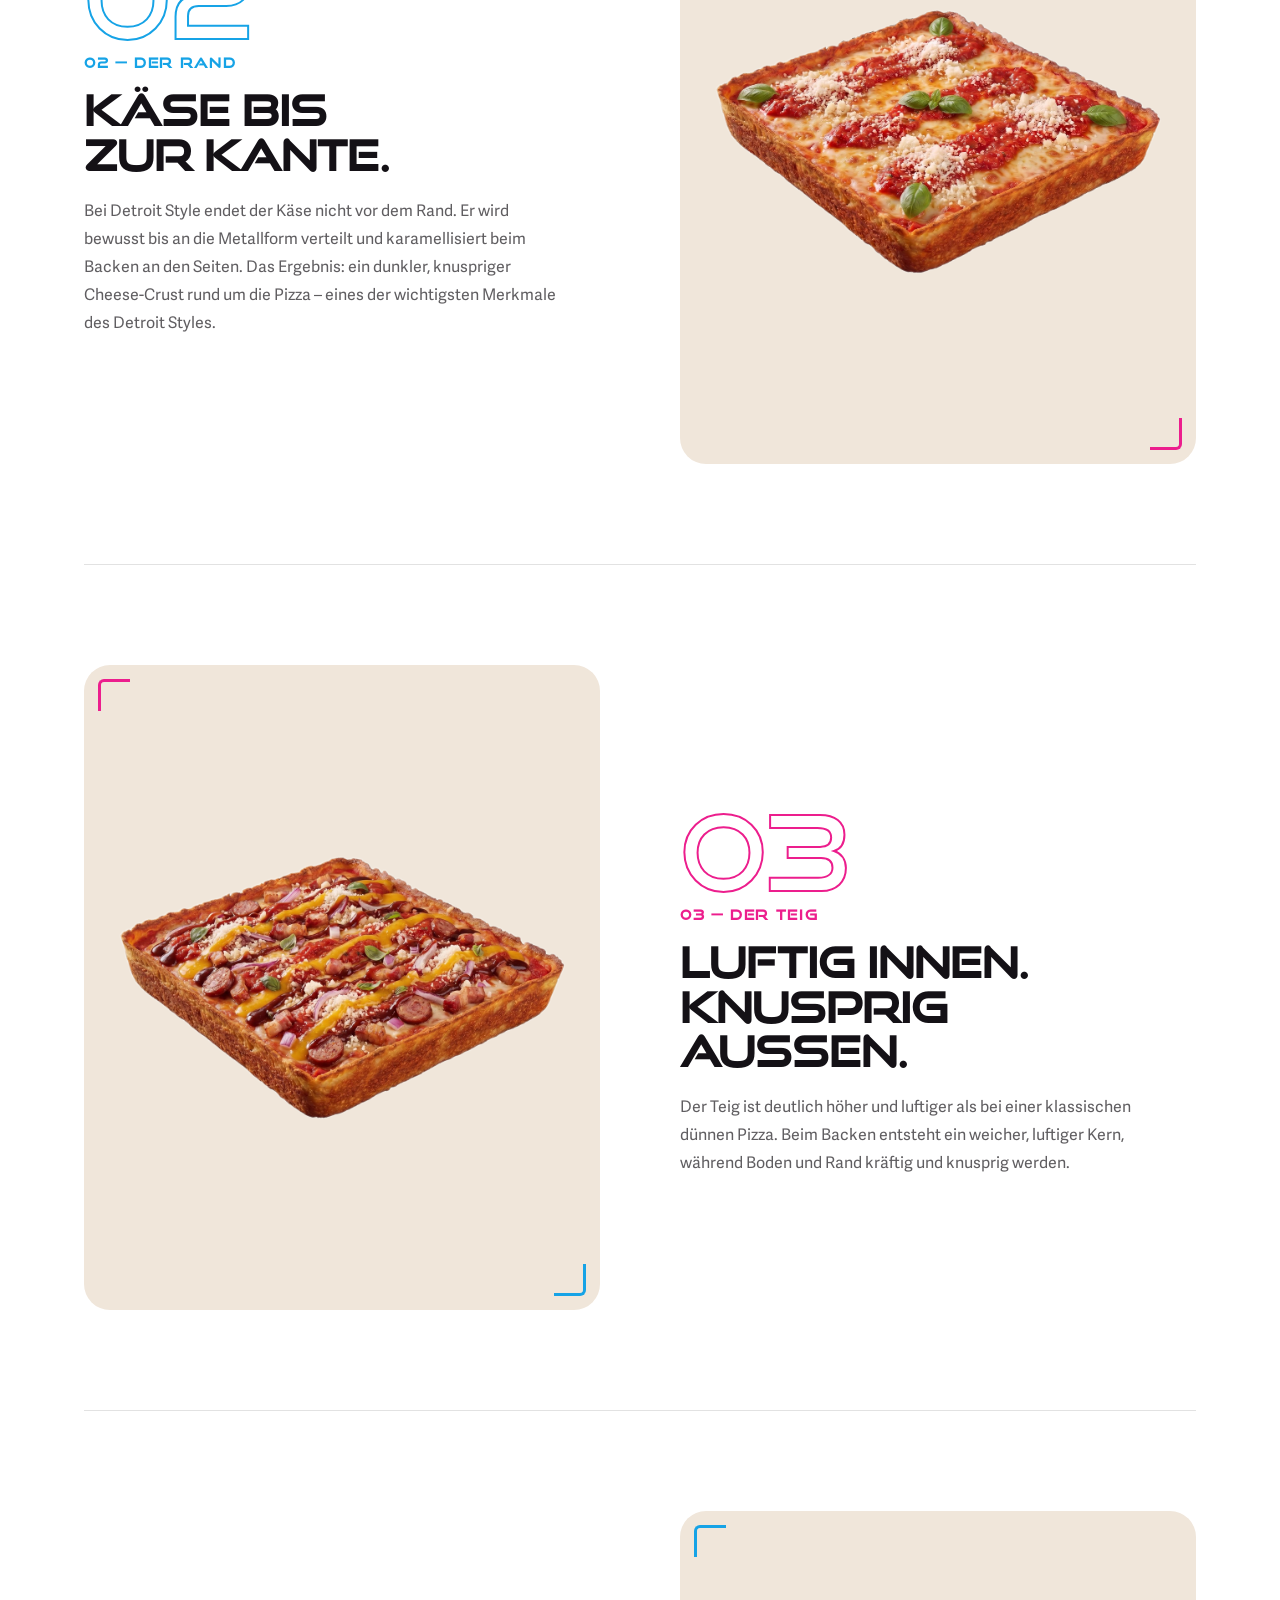
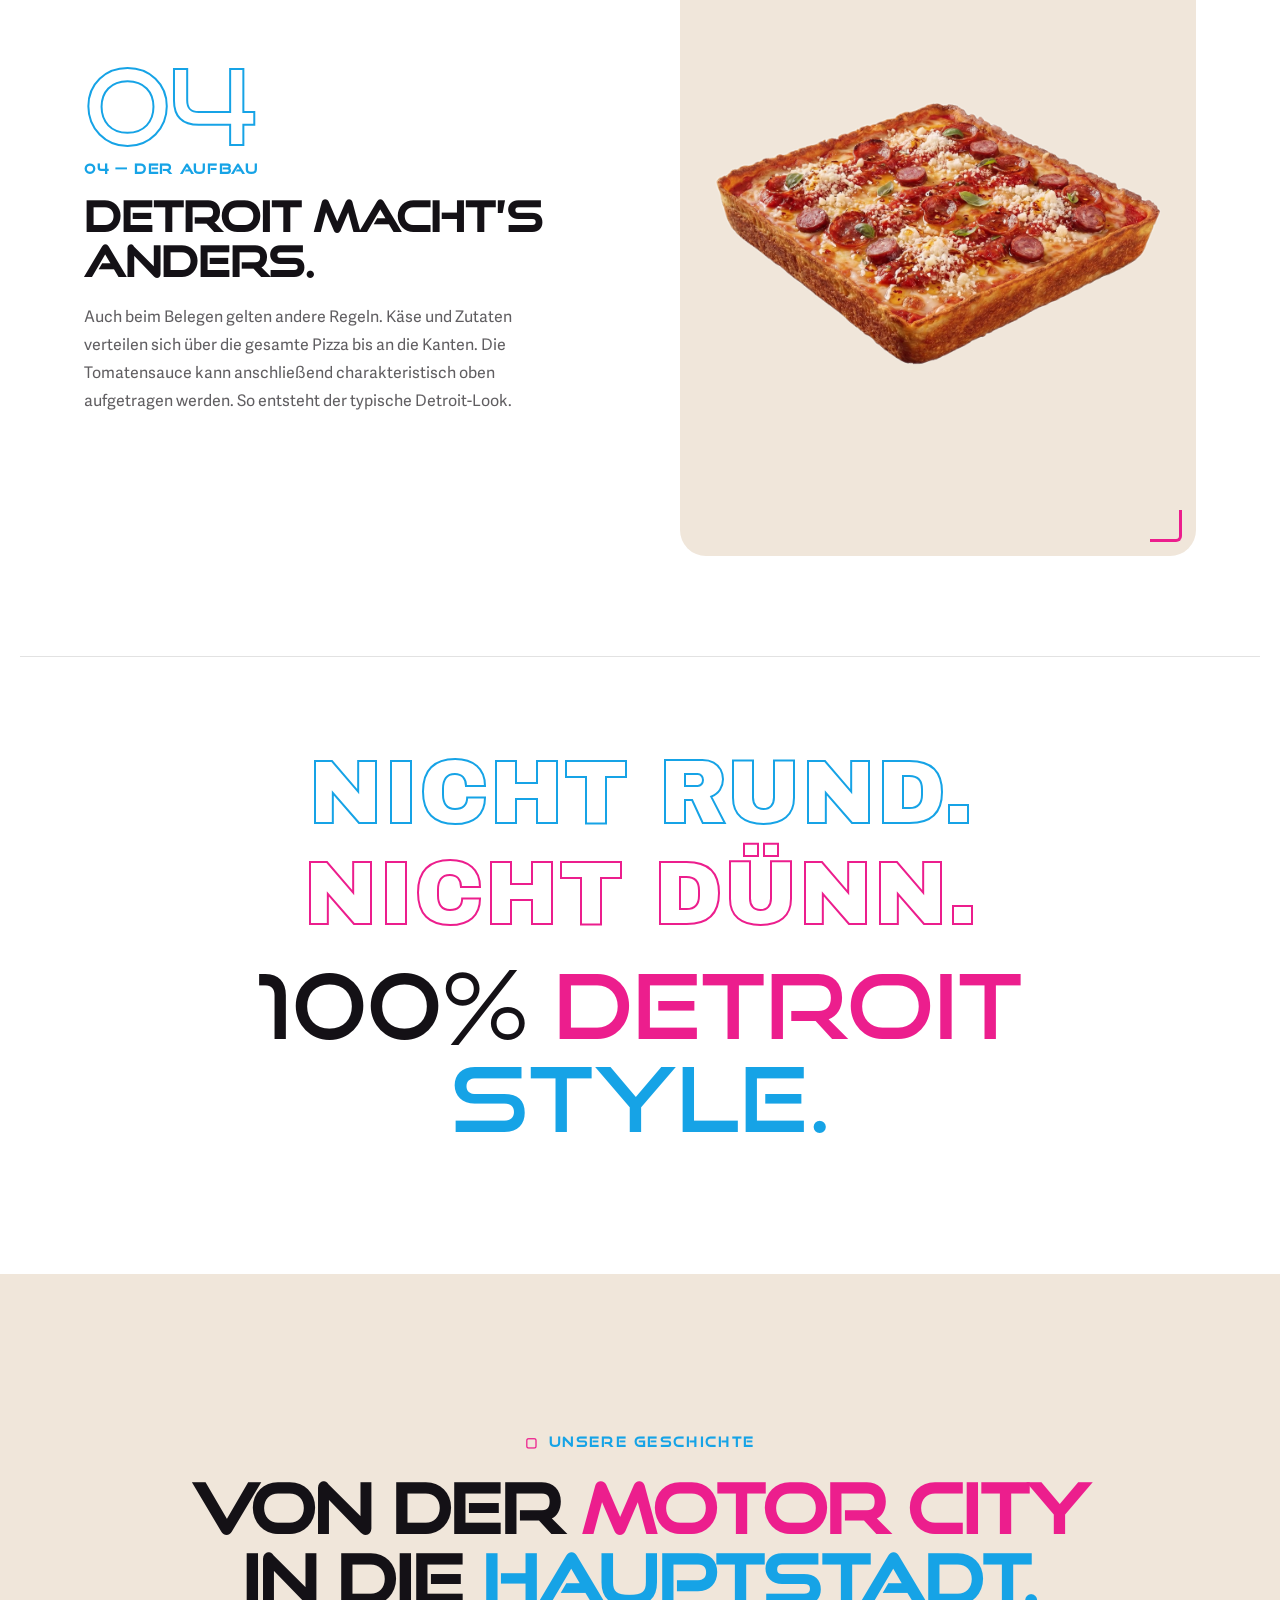
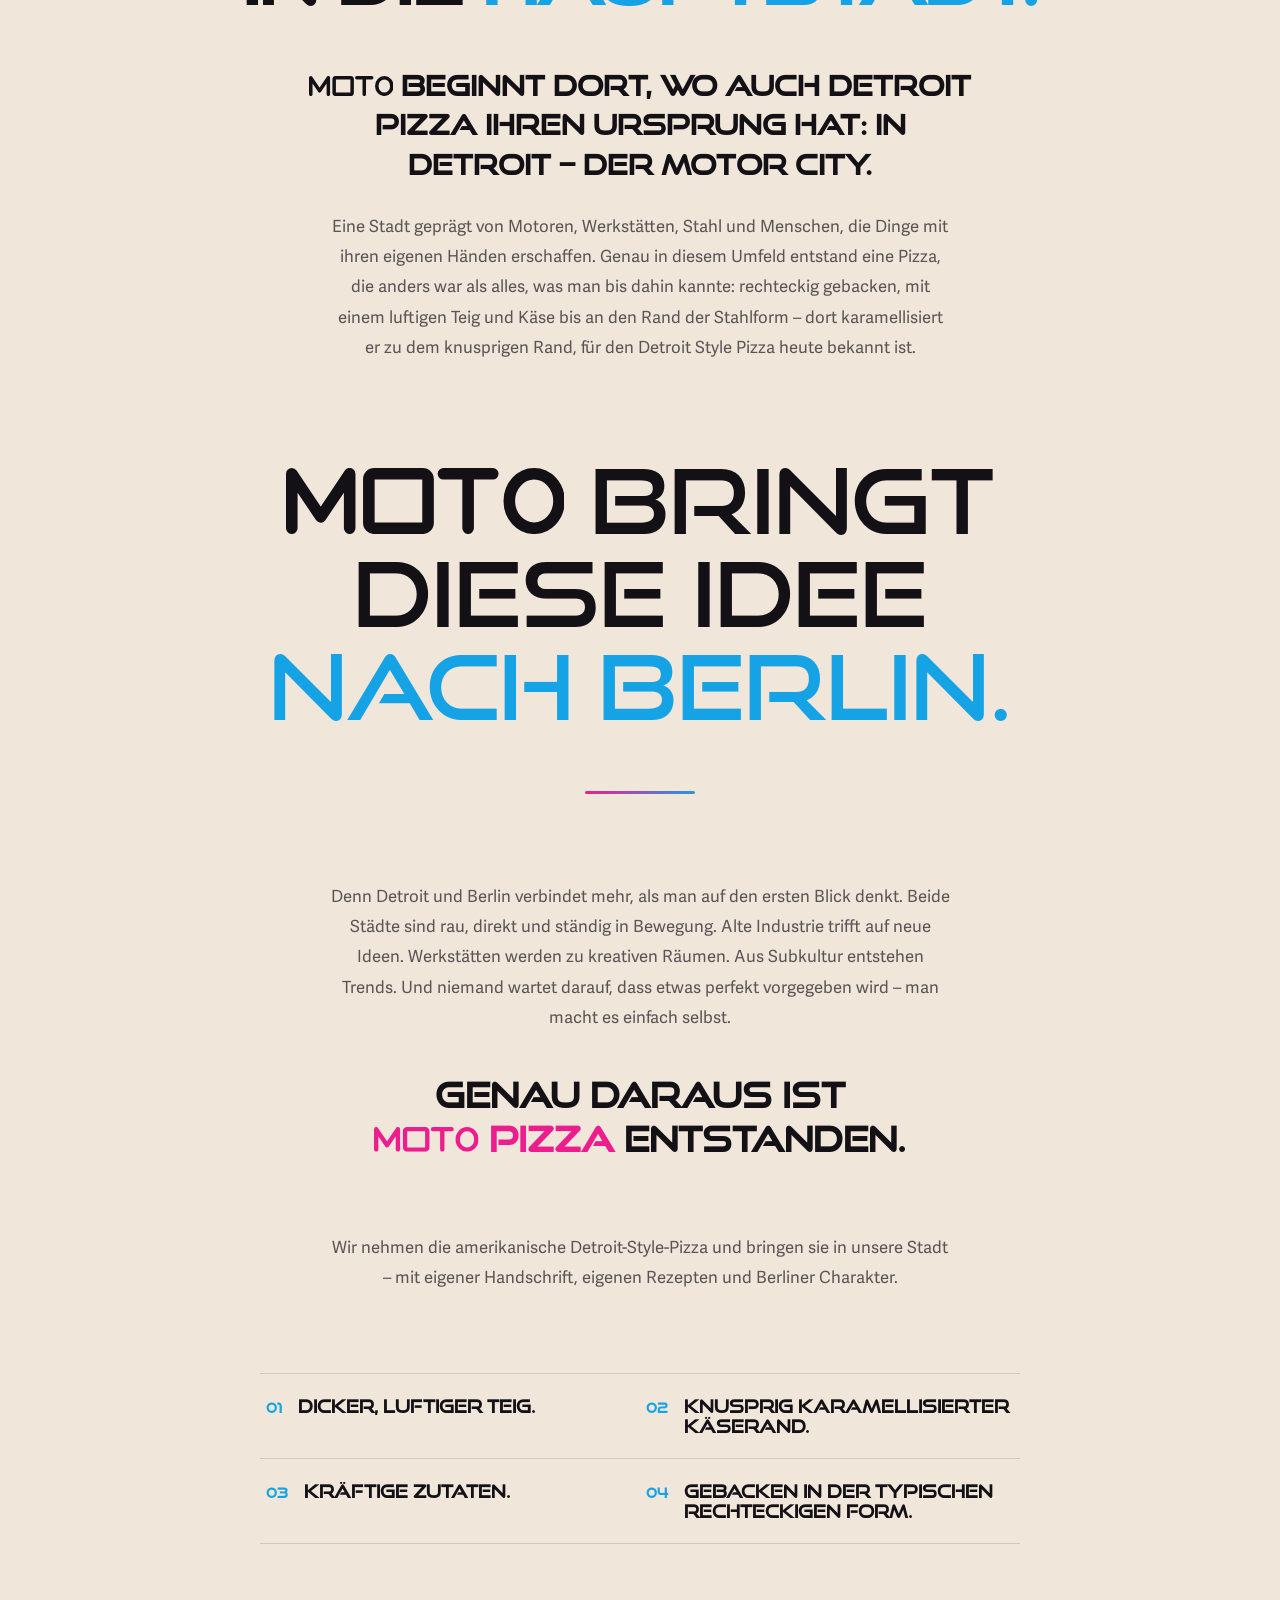
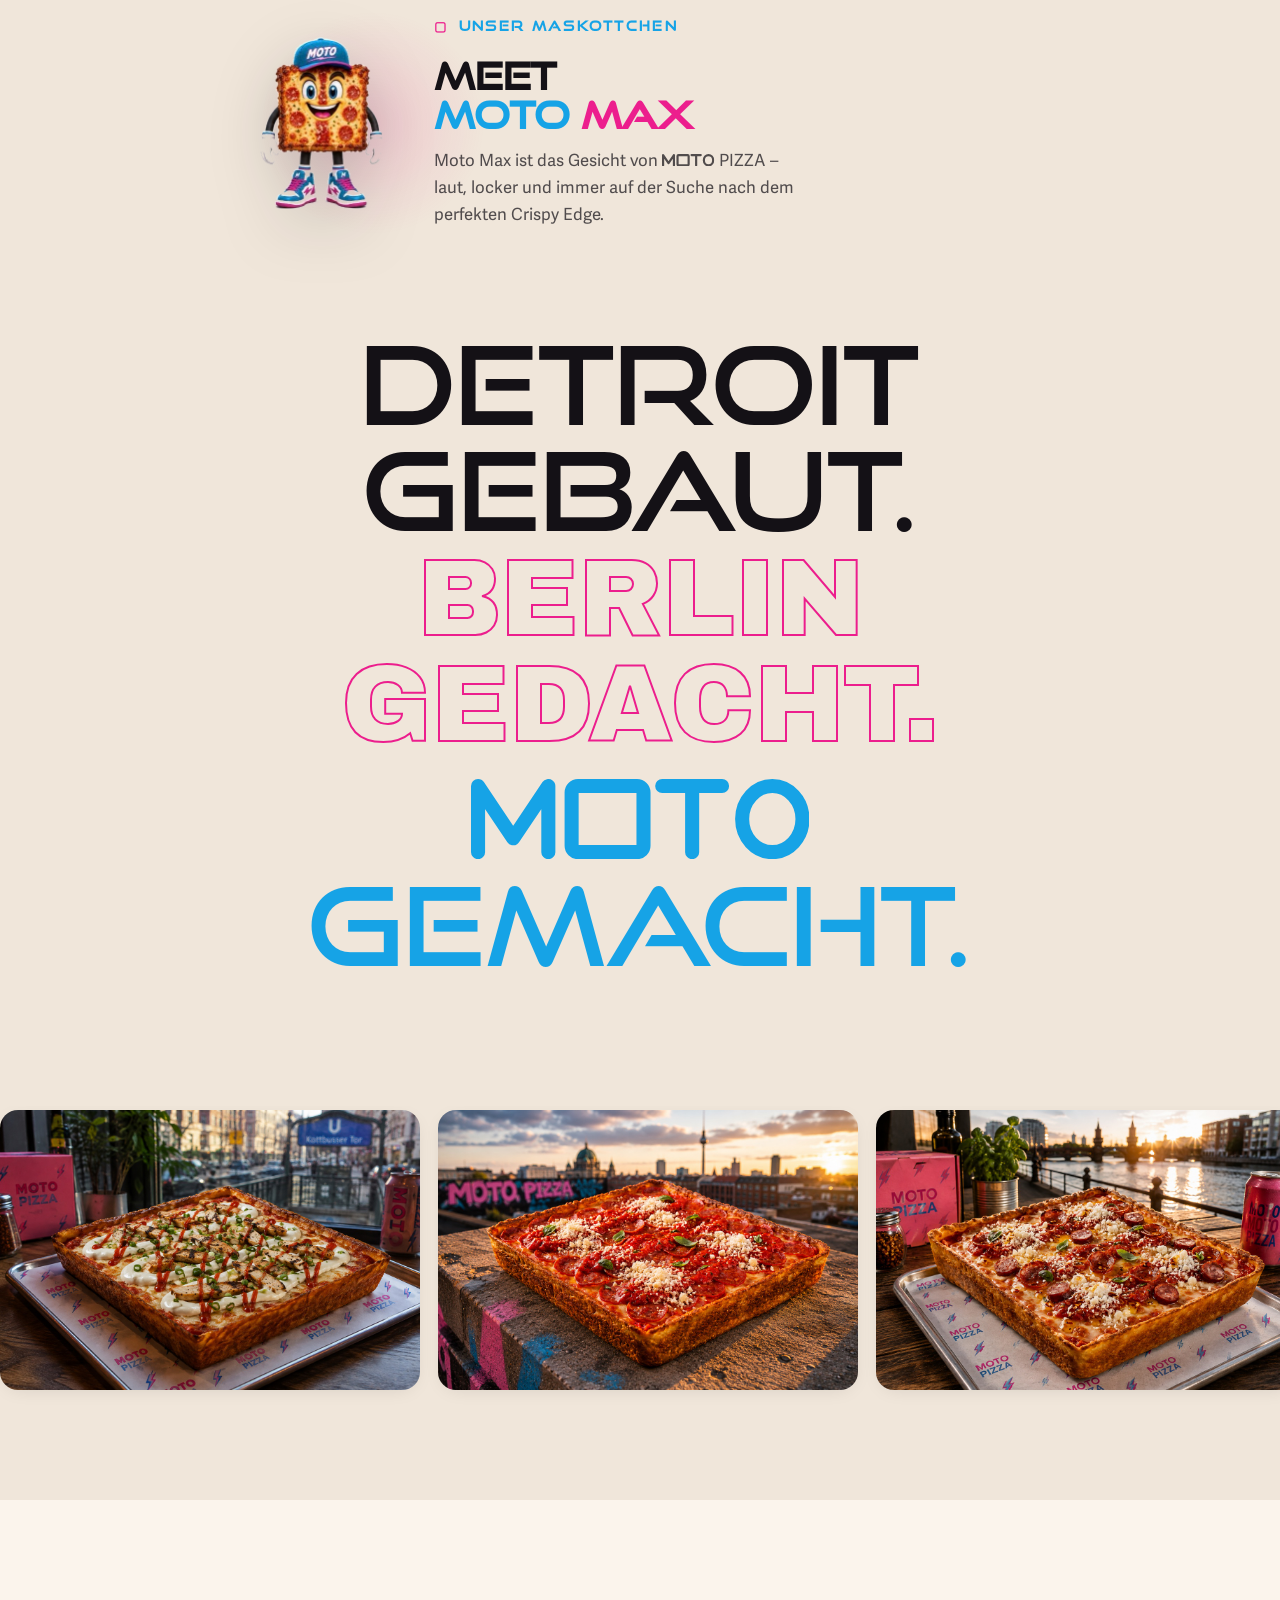
==== commit c5c0239e: "Weisse Restkanten der Stueckbilder entfernt, 20-%-Deal aus der Hero genommen Stueckbilder: der Studi" ====
--- a/index.html
+++ b/index.html
@@ -206,21 +206,6 @@
         <span class="hero__title--outline">CRUNCH IN<br>EVERY BITE.</span>
       </h1>
 
-      <!-- opening deal — typographic, no card and no surface of its own: it
-           sits straight on the pink like the rest of the hero type. Flow
-           element, never absolutely positioned, so it cannot cover the logo,
-           the pizza or the CTAs on any viewport. -->
-      <p class="hero__promo">
-        <span class="hero__promo-value">
-          <svg class="hero__promo-bolt" viewBox="0 0 24 24" aria-hidden="true"><path d="M13 2 4 14h6l-1 8 9-12h-6l1-8z"/></svg>
-          20<span class="hero__promo-pct">%</span>
-        </span>
-        <span class="hero__promo-copy">
-          <span class="hero__promo-head">Eröffnungs-Deal</span>
-          <span class="hero__promo-sub">auf alle Pizzen</span>
-        </span>
-      </p>
-
       <div class="hero__product">
         <img
           src="assets/images/pizza-beeflover.png"
--- a/css/style.css
+++ b/css/style.css
@@ -424,78 +424,19 @@
 .hero__actions .btn--ghost { color: var(--white); box-shadow: inset 0 0 0 2px var(--white); }
 .hero__actions .btn--ghost:hover { background: var(--white); color: var(--pink); }
 
-/* ---------- Opening deal --------------------------------------------------
-   Typography on the pink, not a card: no surface, no border, no shadow box.
-   It borrows the hero headline's own devices so it reads as part of the
-   original design rather than an insert — Good Times throughout, white as
-   the primary, MOTO blue as the accent, and the same blue offset the
-   outline headline line above it already uses.
-   Compact by construction: two short lines beside the number instead of a
-   stacked block, so the headline keeps the stage and the pizza gets its
-   room back. Stays a flow element, so it can never cover anything. */
-.hero__promo {
-  position: relative; z-index: 2;
-  margin: clamp(10px, 1.6vw, 18px) auto 0;
-  display: inline-flex; align-items: center;
-  gap: clamp(9px, 1.5vw, 15px);
-  color: var(--white);
-}
-.hero__promo-value {
-  display: inline-flex; align-items: center; gap: 0.16em;
-  font-family: var(--font-display);
-  font-size: clamp(2.5rem, 6.4vw, 3.9rem);
-  line-height: 0.82;
-  letter-spacing: -0.035em;
-  color: var(--white);
-  flex: none;
-  /* the same blue that outlines "CRUNCH IN EVERY BITE." directly above,
-     here as a hard offset — a decal edge, not a drop shadow */
-  text-shadow: 0.045em 0.05em 0 var(--blue);
-}
-.hero__promo-pct { font-size: 0.58em; align-self: flex-start; margin-top: 0.12em; }
-.hero__promo-bolt {
-  width: 0.42em; height: 0.62em; flex: none;
-  fill: var(--blue);
-  transform: translateY(-0.02em);
-  filter: drop-shadow(0 0 6px rgba(22, 163, 230, 0.55));
-}
-/* hairline instead of a rule: white at low alpha reads as a fold in the
-   layout rather than a divider drawn on top of it */
-.hero__promo-copy {
-  display: flex; flex-direction: column; gap: 1px;
-  padding-left: clamp(9px, 1.5vw, 15px);
-  border-left: 1px solid rgba(255, 255, 255, 0.38);
-  text-align: left;
-}
-.hero__promo-head {
-  font-family: var(--font-display);
-  font-size: clamp(0.7rem, 1.45vw, 0.9rem);
-  letter-spacing: 0.11em;
-  text-transform: uppercase;
-  color: var(--white);
-  white-space: nowrap;
-}
-.hero__promo-sub {
-  font-family: var(--font-display);
-  font-size: clamp(0.62rem, 1.25vw, 0.78rem);
-  letter-spacing: 0.11em;
-  text-transform: uppercase;
-  color: var(--blue);
-  white-space: nowrap;
-}
-@media (max-width: 380px) {
-  .hero__promo { gap: 8px; margin-top: 8px; }
-  .hero__promo-copy { padding-left: 8px; }
-}
-
 .hero__product {
   position: relative;
   z-index: 1;
   width: 100%;
-  margin-top: 14px;
+  /* der Eroeffnungs-Deal sass frueher zwischen Headline und Pizza und hat den
+     Abstand mitgetragen. Ohne ihn stand die Pizza mit 18 px direkt unter der
+     Headline, waehrend darunter 40 px zu den Buttons blieben. Der obere
+     Abstand entspricht jetzt exakt dem unteren (.hero__actions), damit die
+     Pizza sauber zwischen beiden sitzt statt an der Headline zu kleben. */
+  margin-top: 30px;
   display: flex; align-items: center; justify-content: center;
 }
-@media (min-width: 900px) { .hero__product { margin-top: 18px; } }
+@media (min-width: 900px) { .hero__product { margin-top: 40px; } }
 .hero__product-img {
   width: 100%; height: auto;
   max-height: 46vh;
@@ -579,7 +520,7 @@
   .hero__logo { height: 76px; margin-bottom: 30px; }
   .hero__title { font-size: clamp(1.65rem, 8.1vw, 2.3rem); gap: 3px; }
   .hero__actions { margin-top: 20px; gap: 10px; }
-  .hero__product { margin-top: 10px; }
+  .hero__product { margin-top: 20px; }
   .hero__product-img { max-height: 42vh; }
 }
 
@@ -677,10 +618,6 @@
   .hero__title span:nth-child(1) { animation: heroLineIn 0.5s var(--ease-bam) 0.15s both; }
   .hero__title span:nth-child(2) { animation: heroLineIn 0.5s var(--ease-bam) 0.26s both; }
 
-  /* slots into the existing beat between the headline (0.15/0.26s) and the
-     pizza (0.78s), so the hero still reads strictly top to bottom */
-  .hero__promo { opacity: 0; animation: heroPromoIn 0.5s var(--ease-bam) 0.45s both; }
-
   .hero__product { opacity: 0; animation: heroPizzaIn 0.62s var(--ease) 0.78s both; }
 
   /* last beat of the hero choreography, after the CTAs at 2.4s: he rises the
@@ -723,12 +660,6 @@
 }
 @keyframes heroPizzaIn {
   from { opacity: 0; transform: translateY(64px) scale(0.95); }
-  to   { opacity: 1; transform: translateY(0) scale(1); }
-}
-/* one quiet arrival, then it stays put — deliberately no loop, no pulse,
-   no blink: the card earns attention through contrast, not motion */
-@keyframes heroPromoIn {
-  from { opacity: 0; transform: translateY(14px) scale(0.94); }
   to   { opacity: 1; transform: translateY(0) scale(1); }
 }
 @keyframes heroActionsIn {
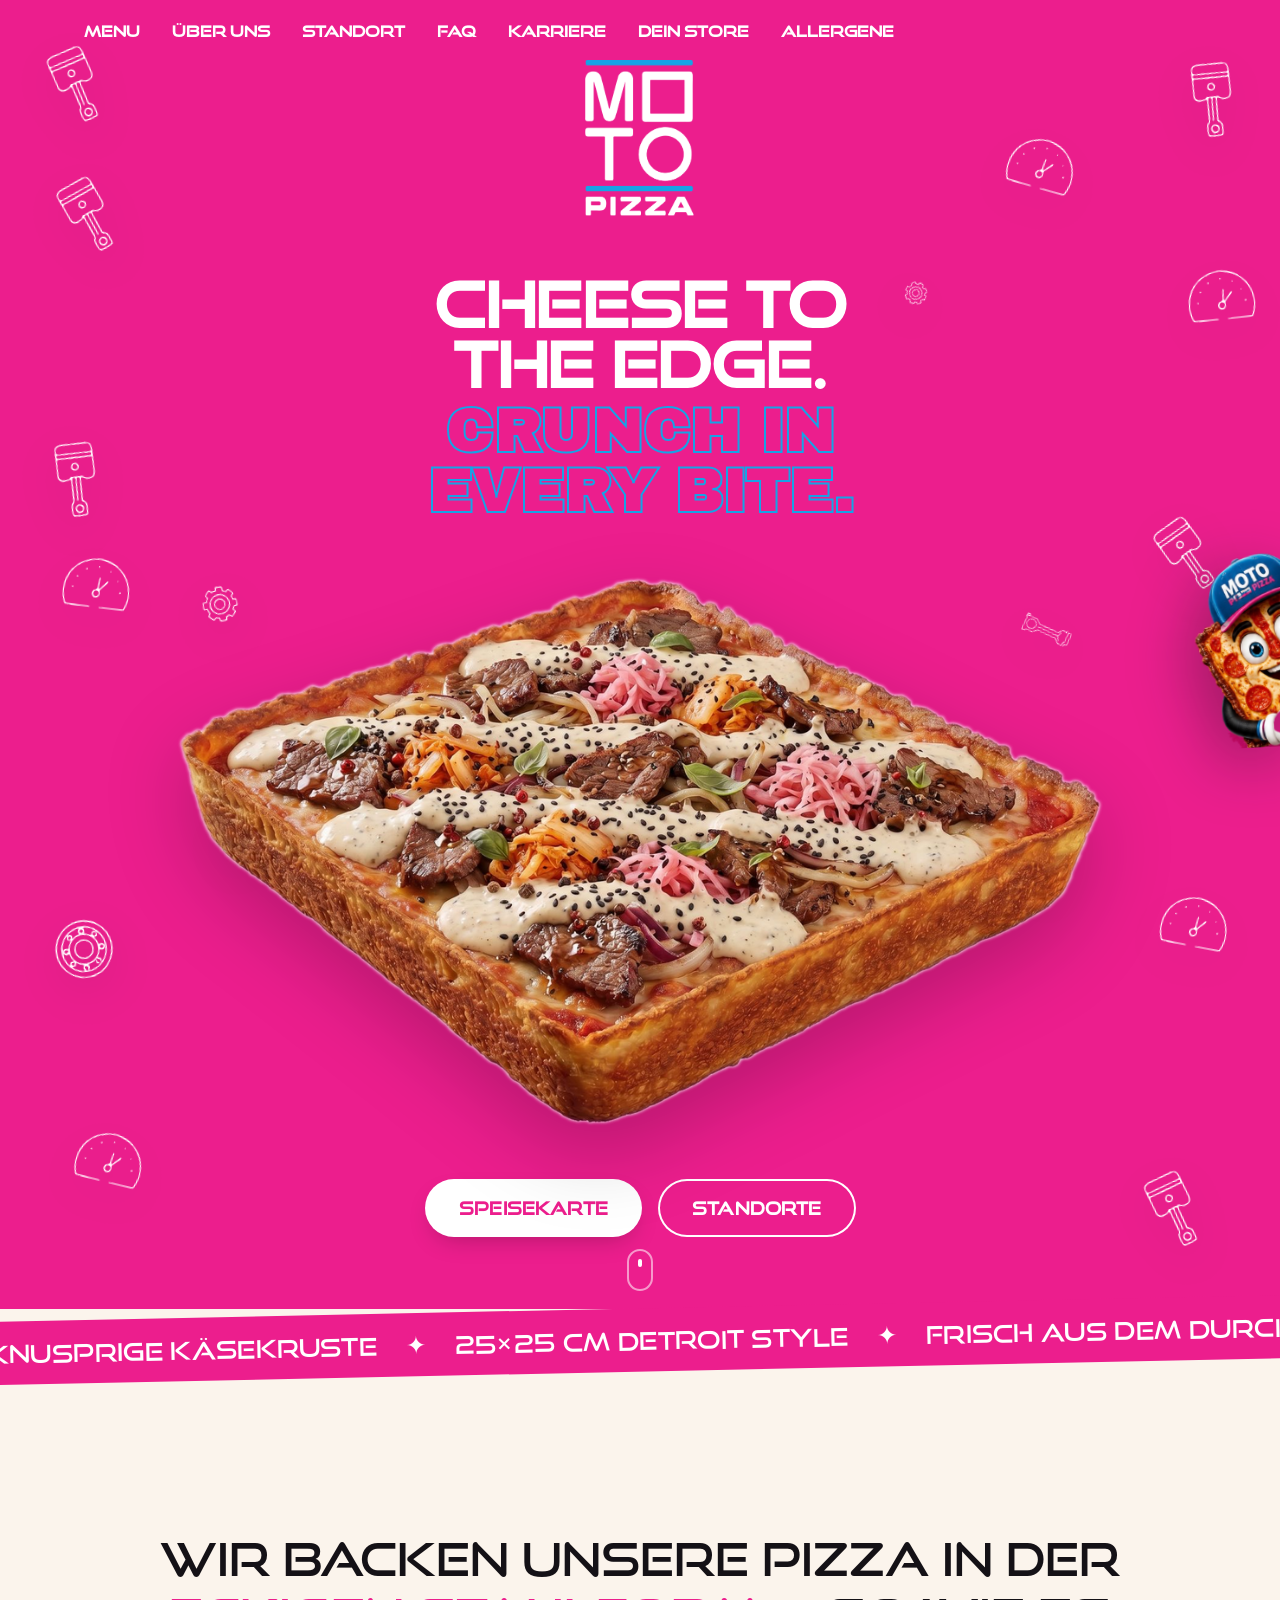
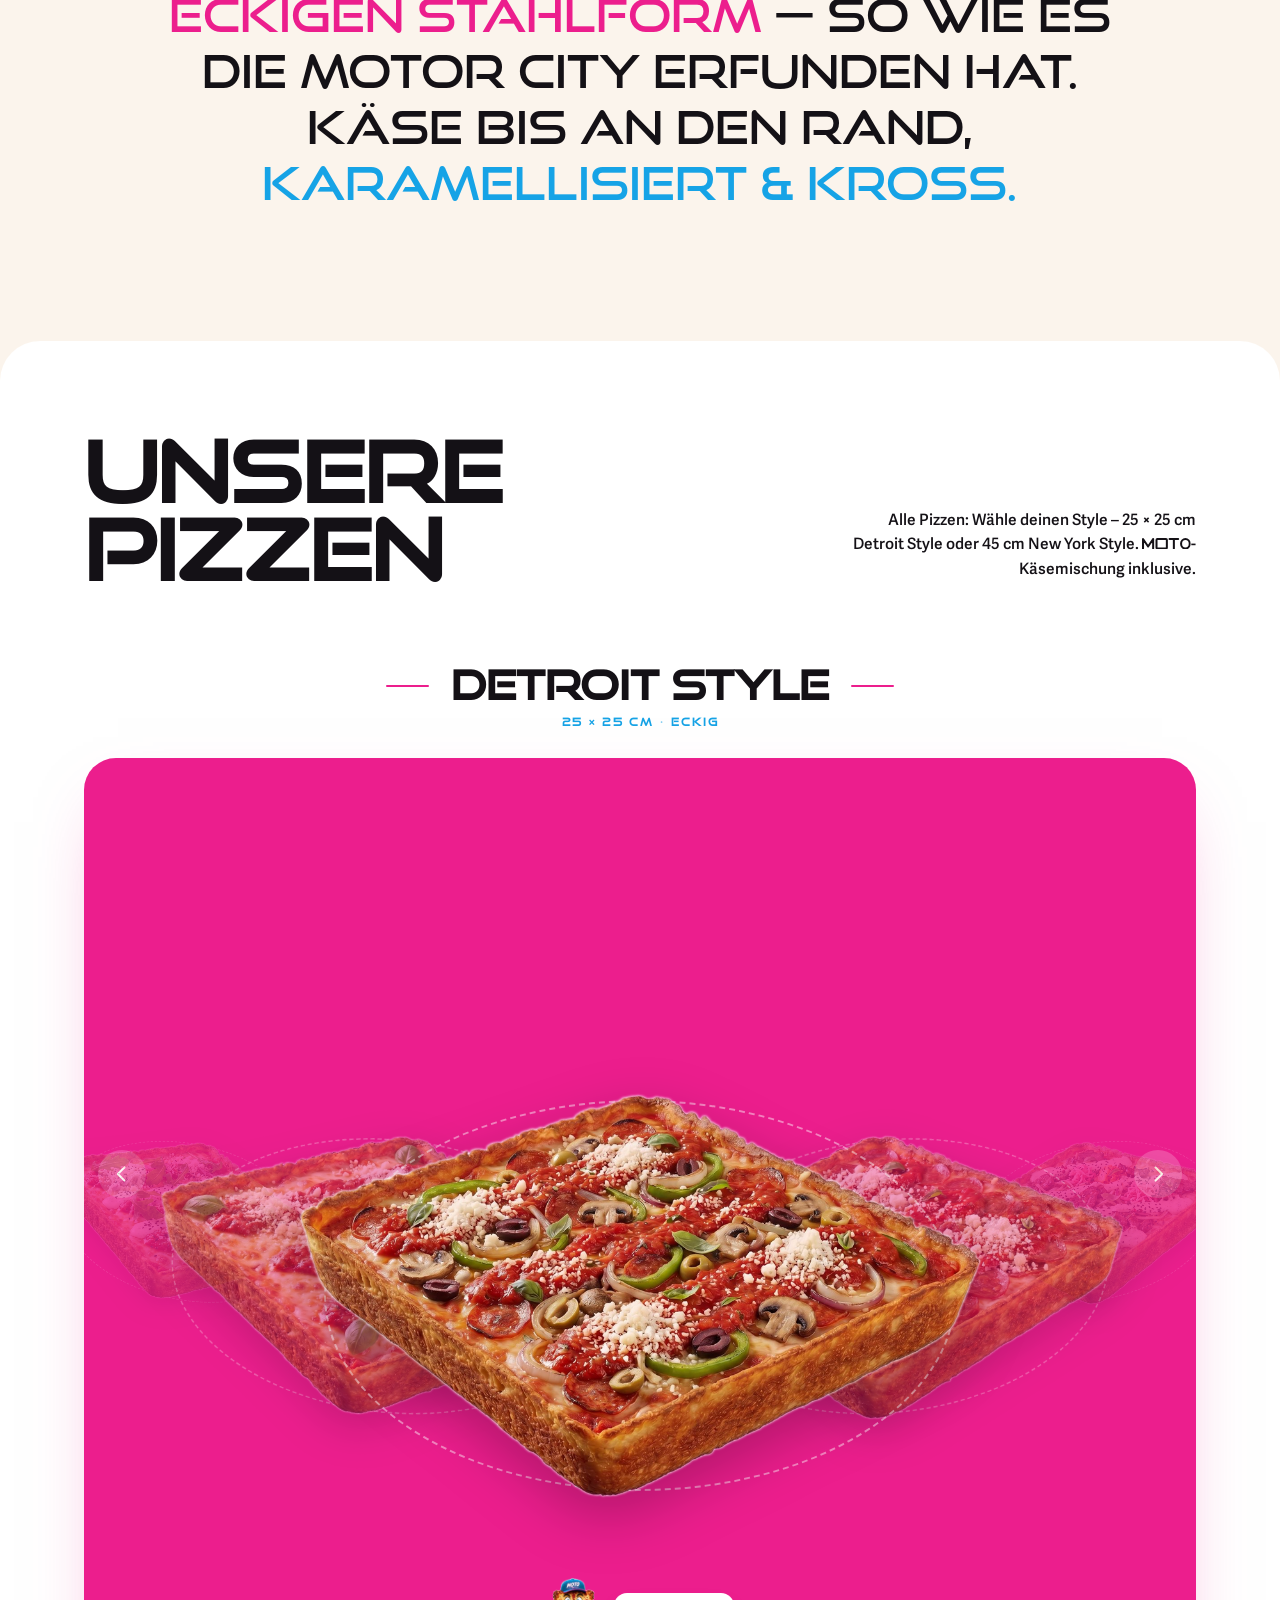
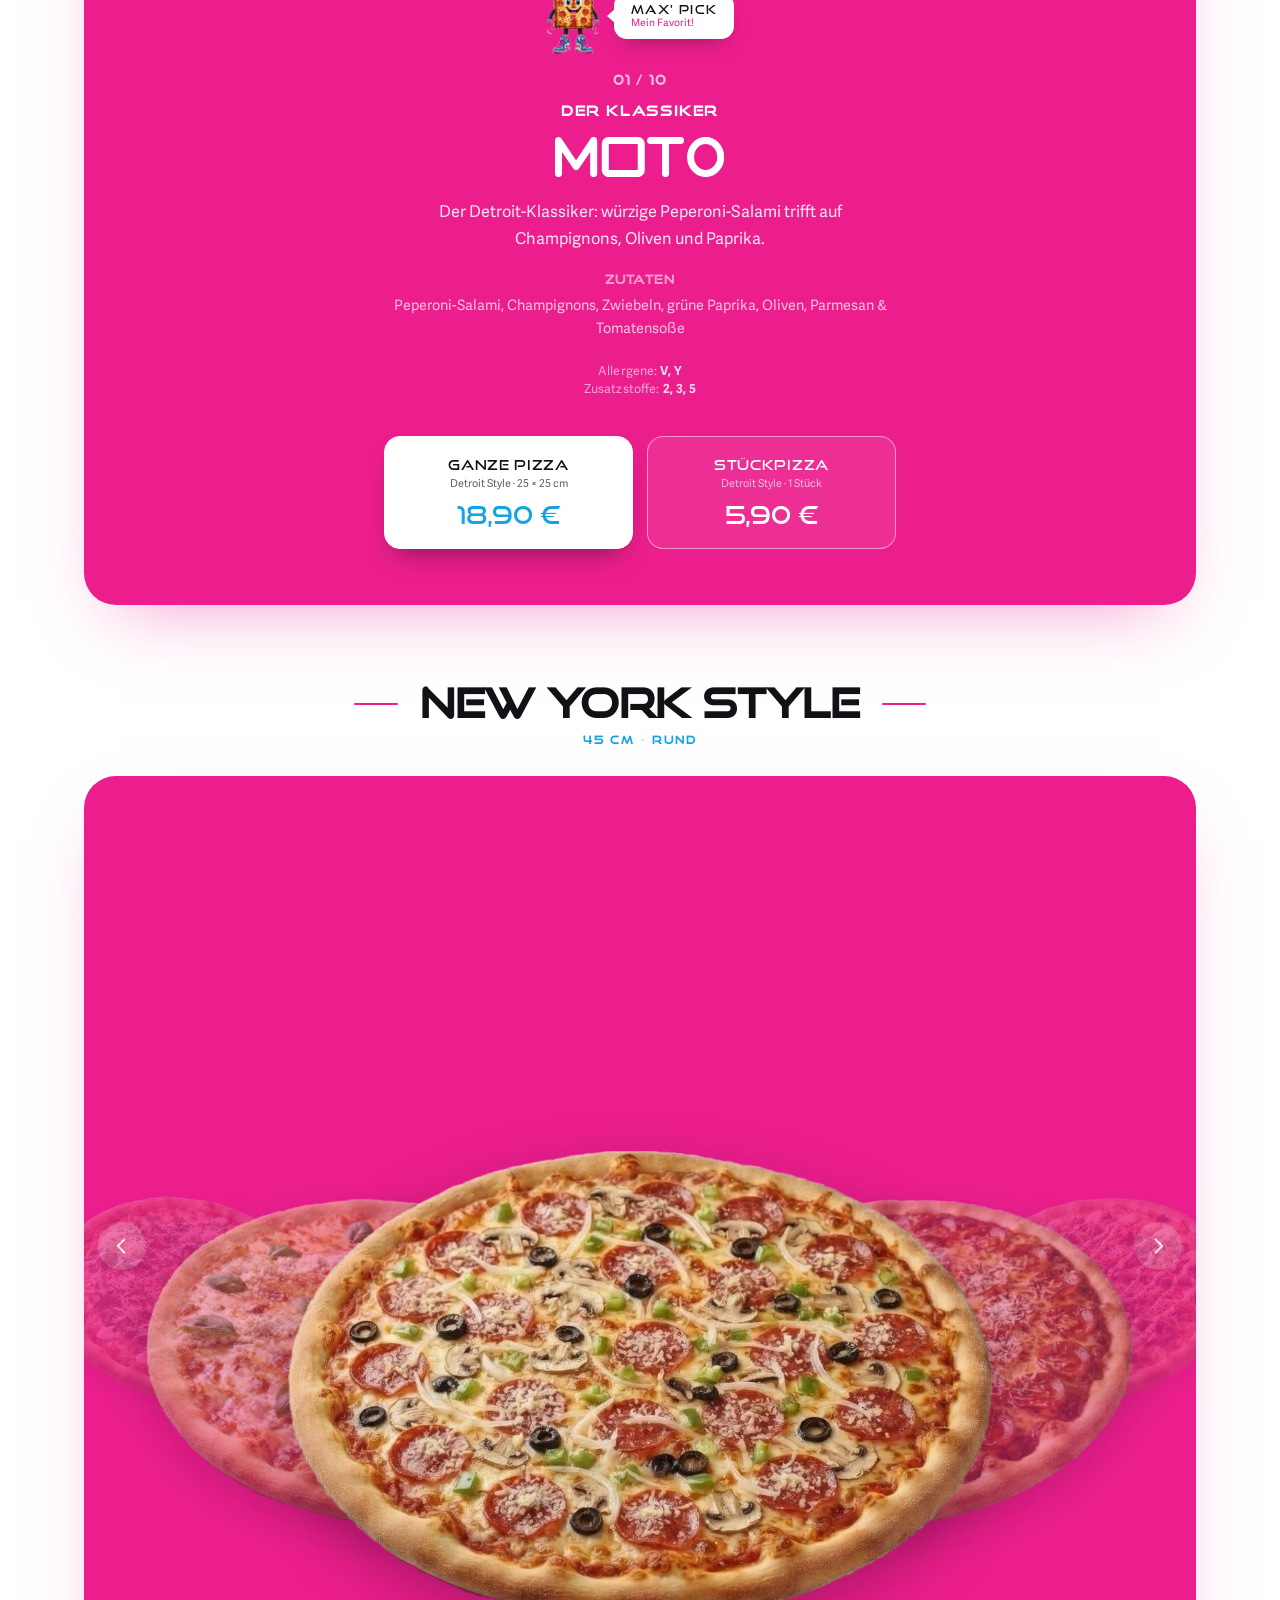
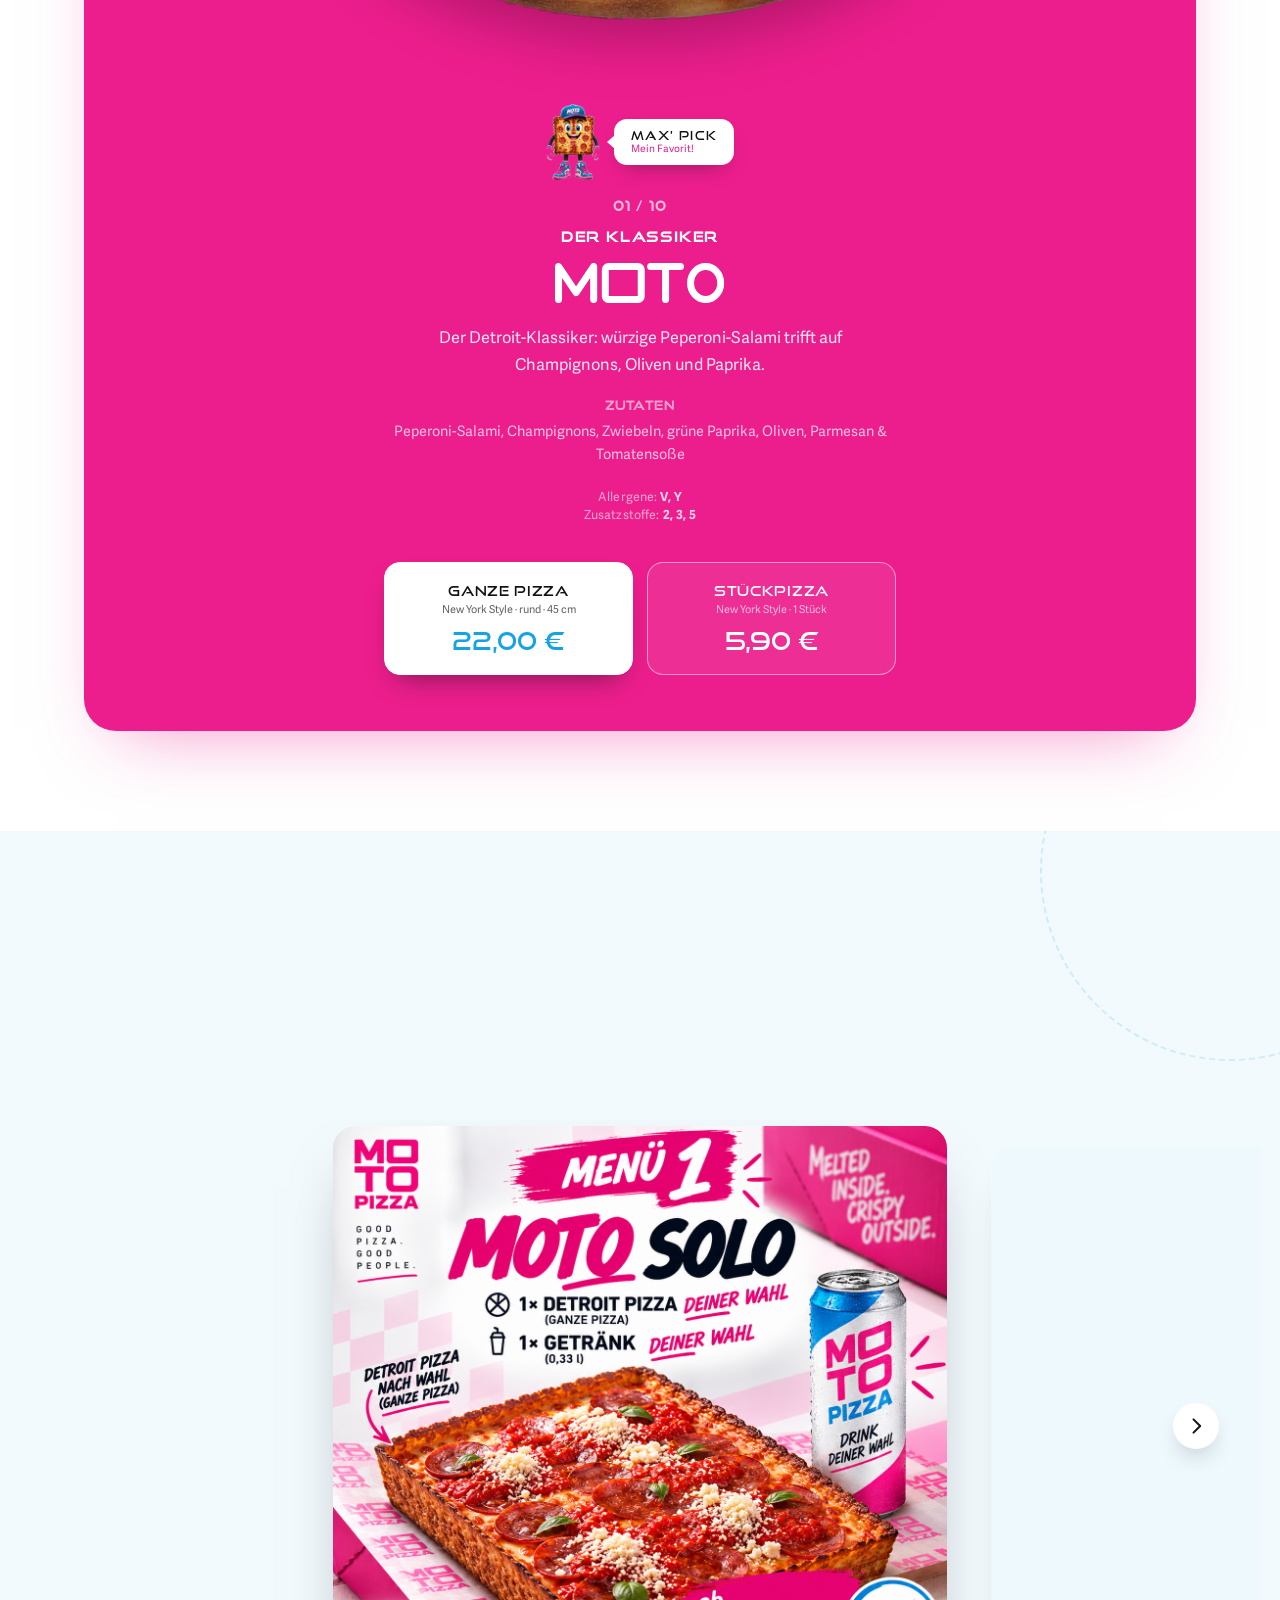
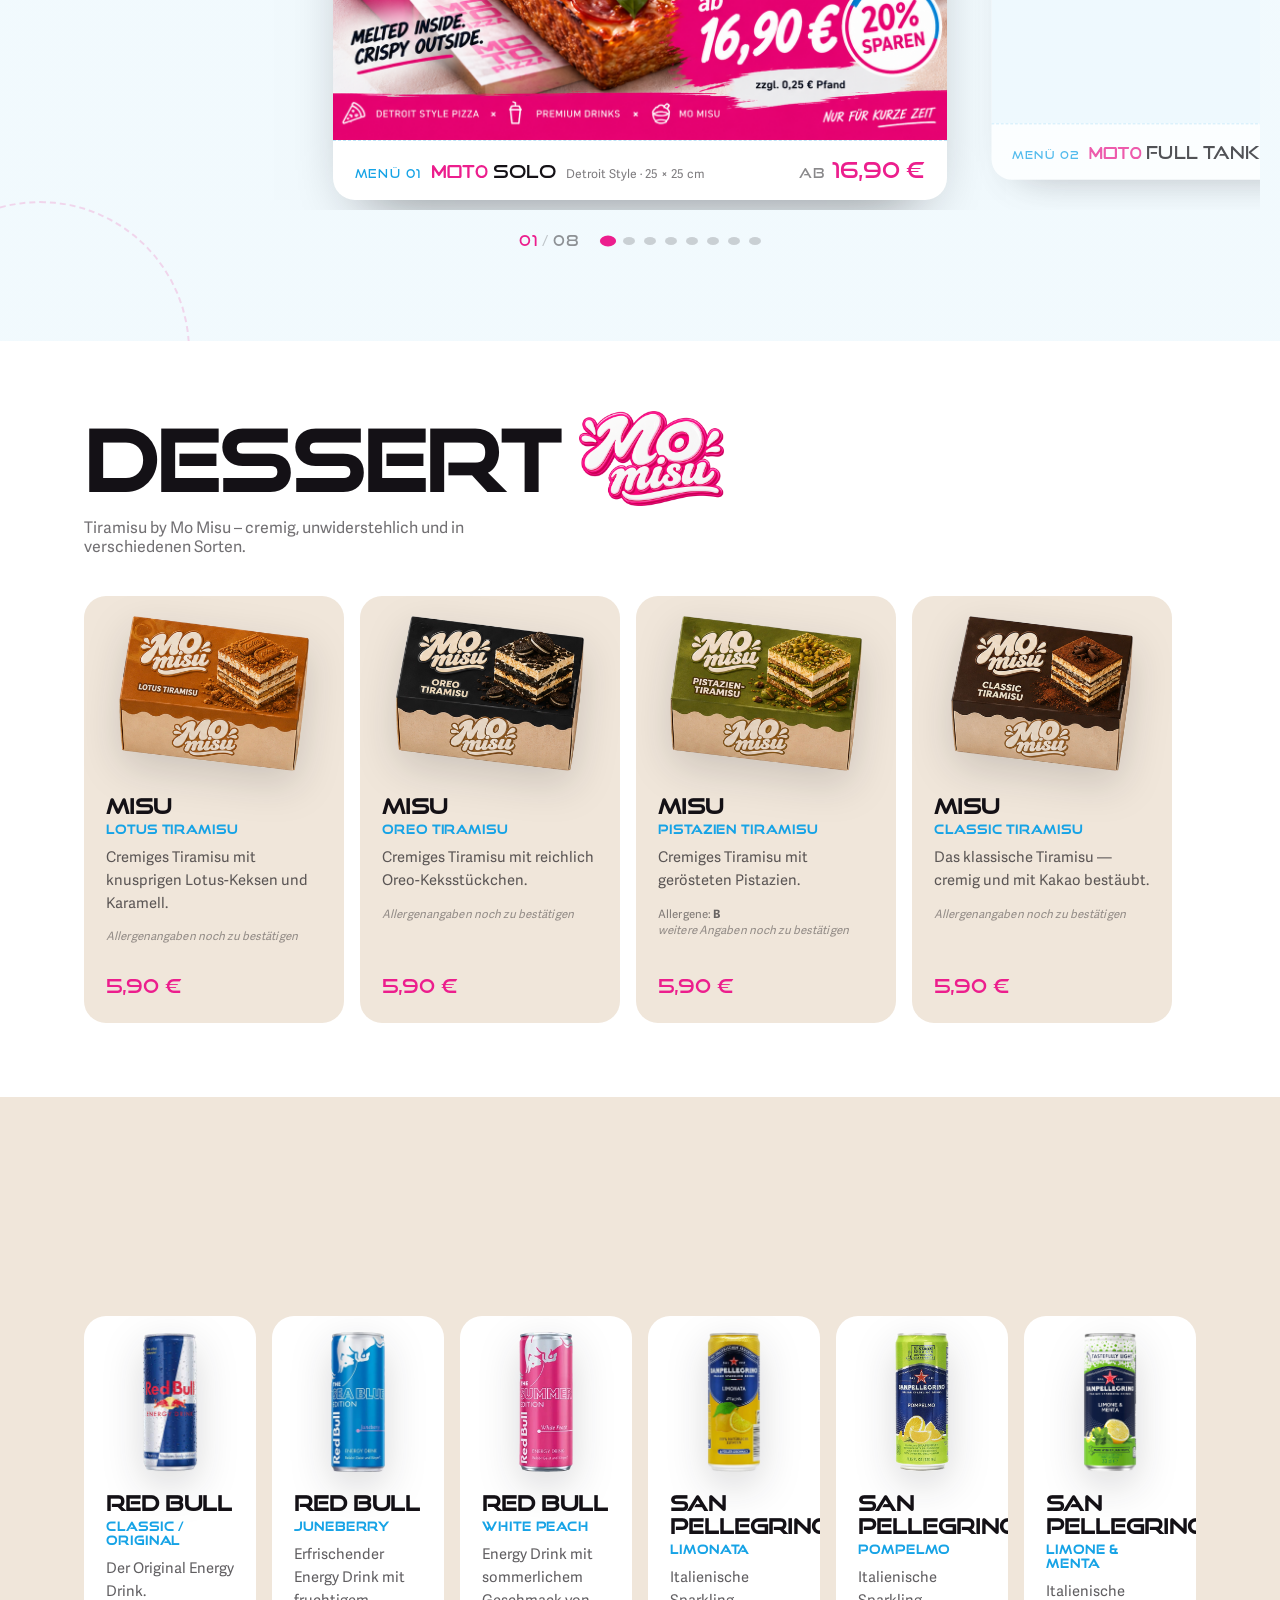
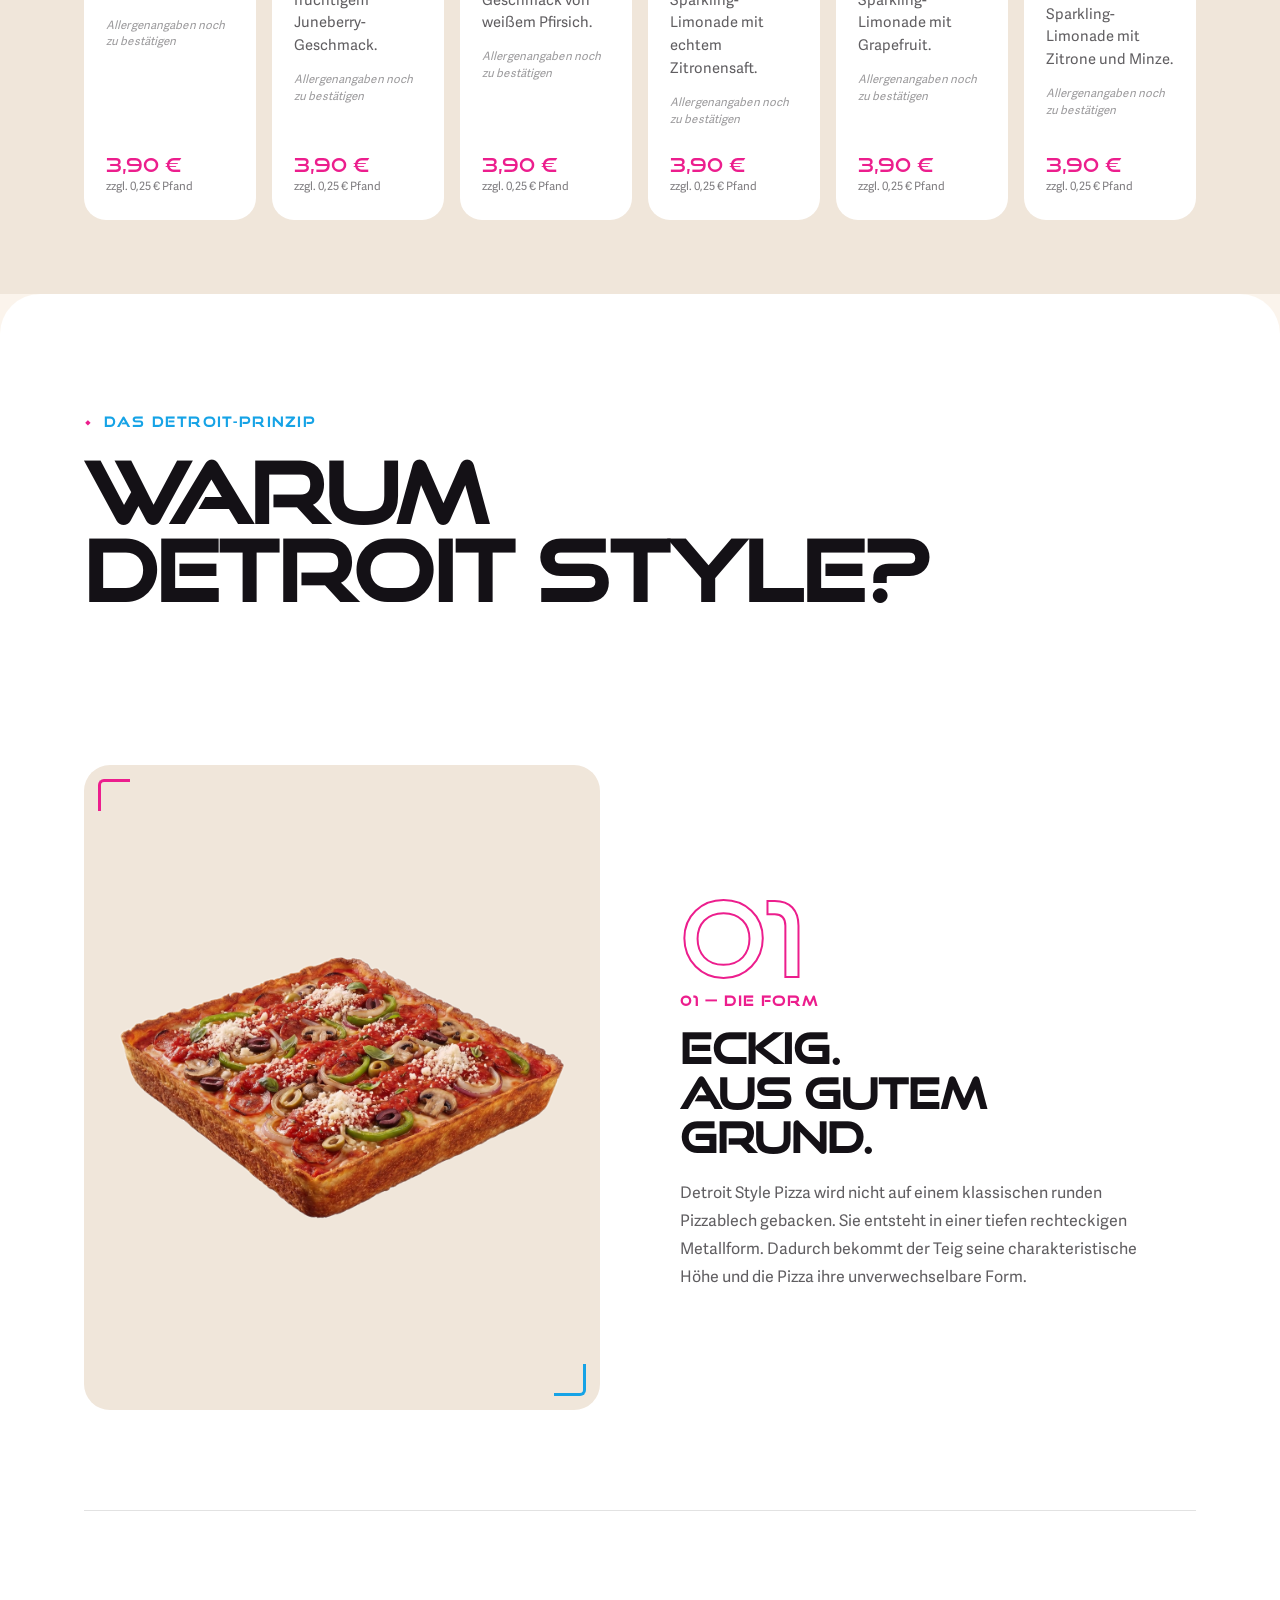
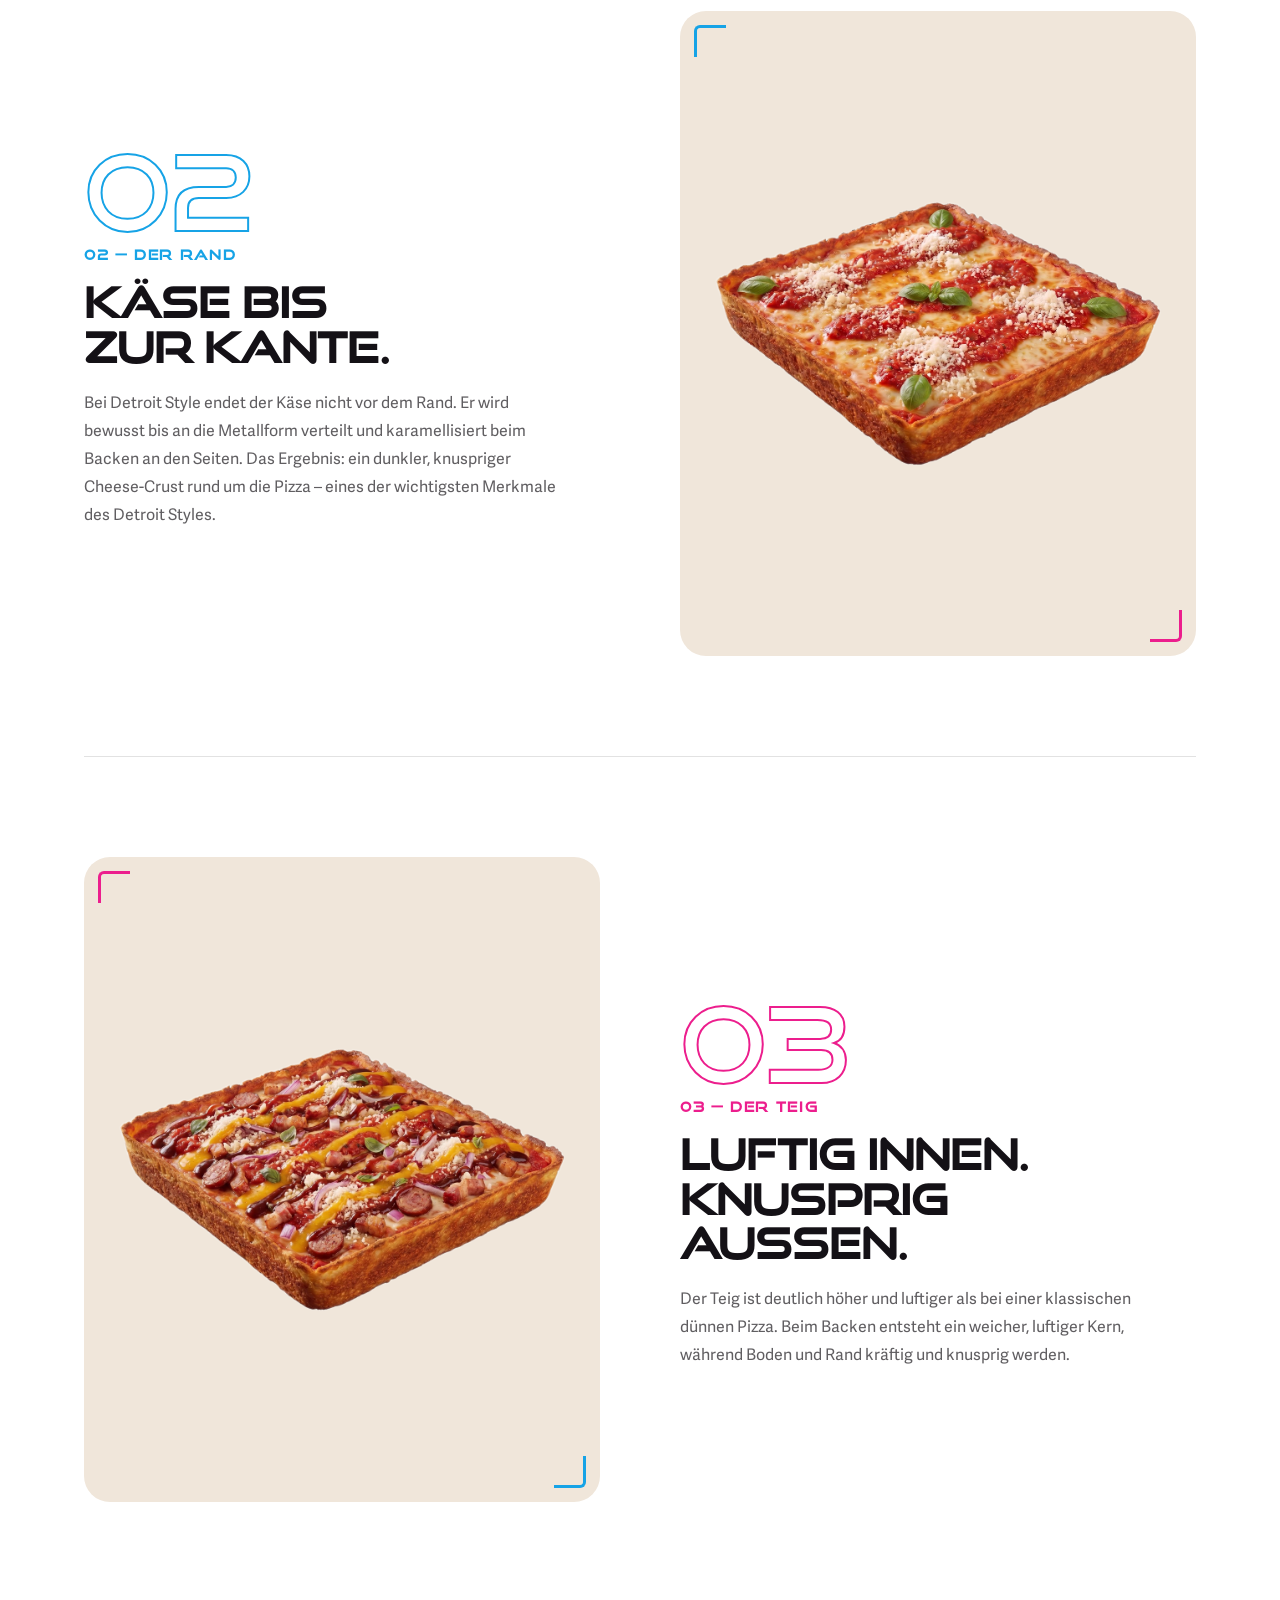
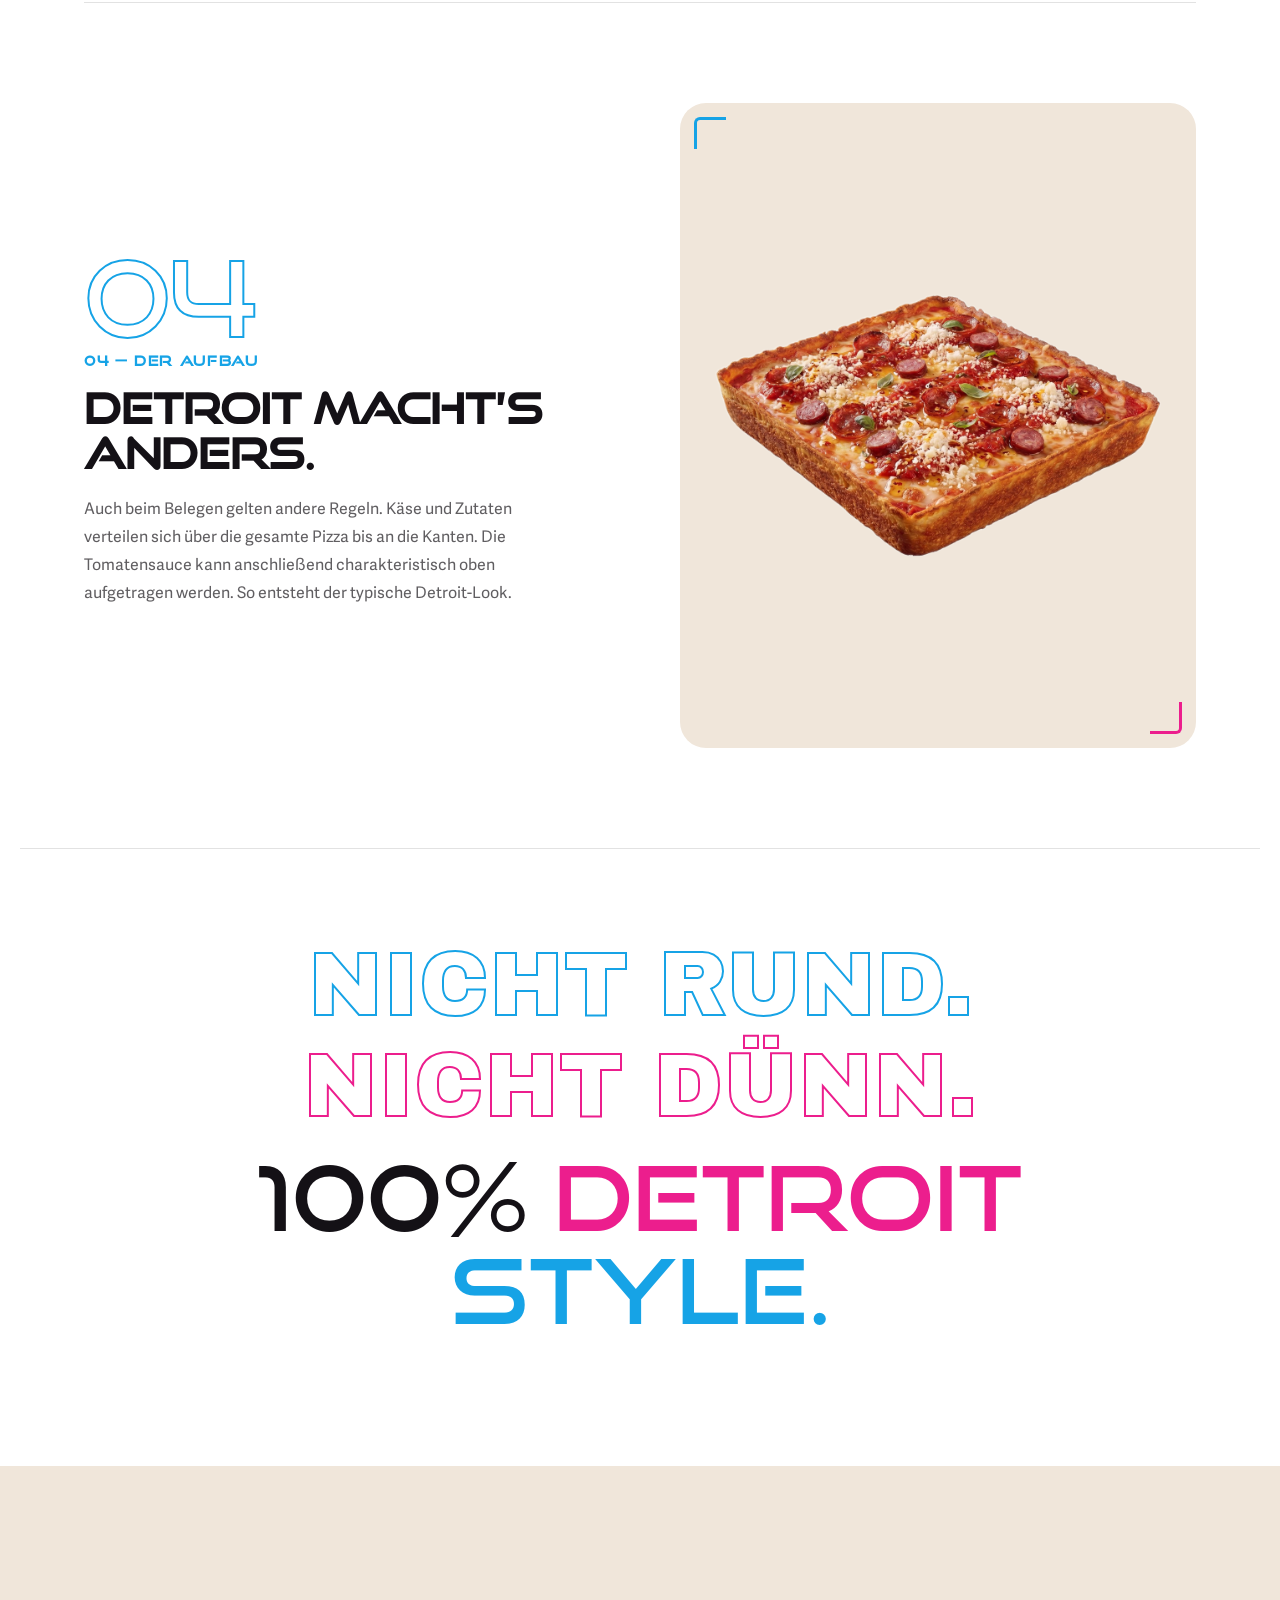
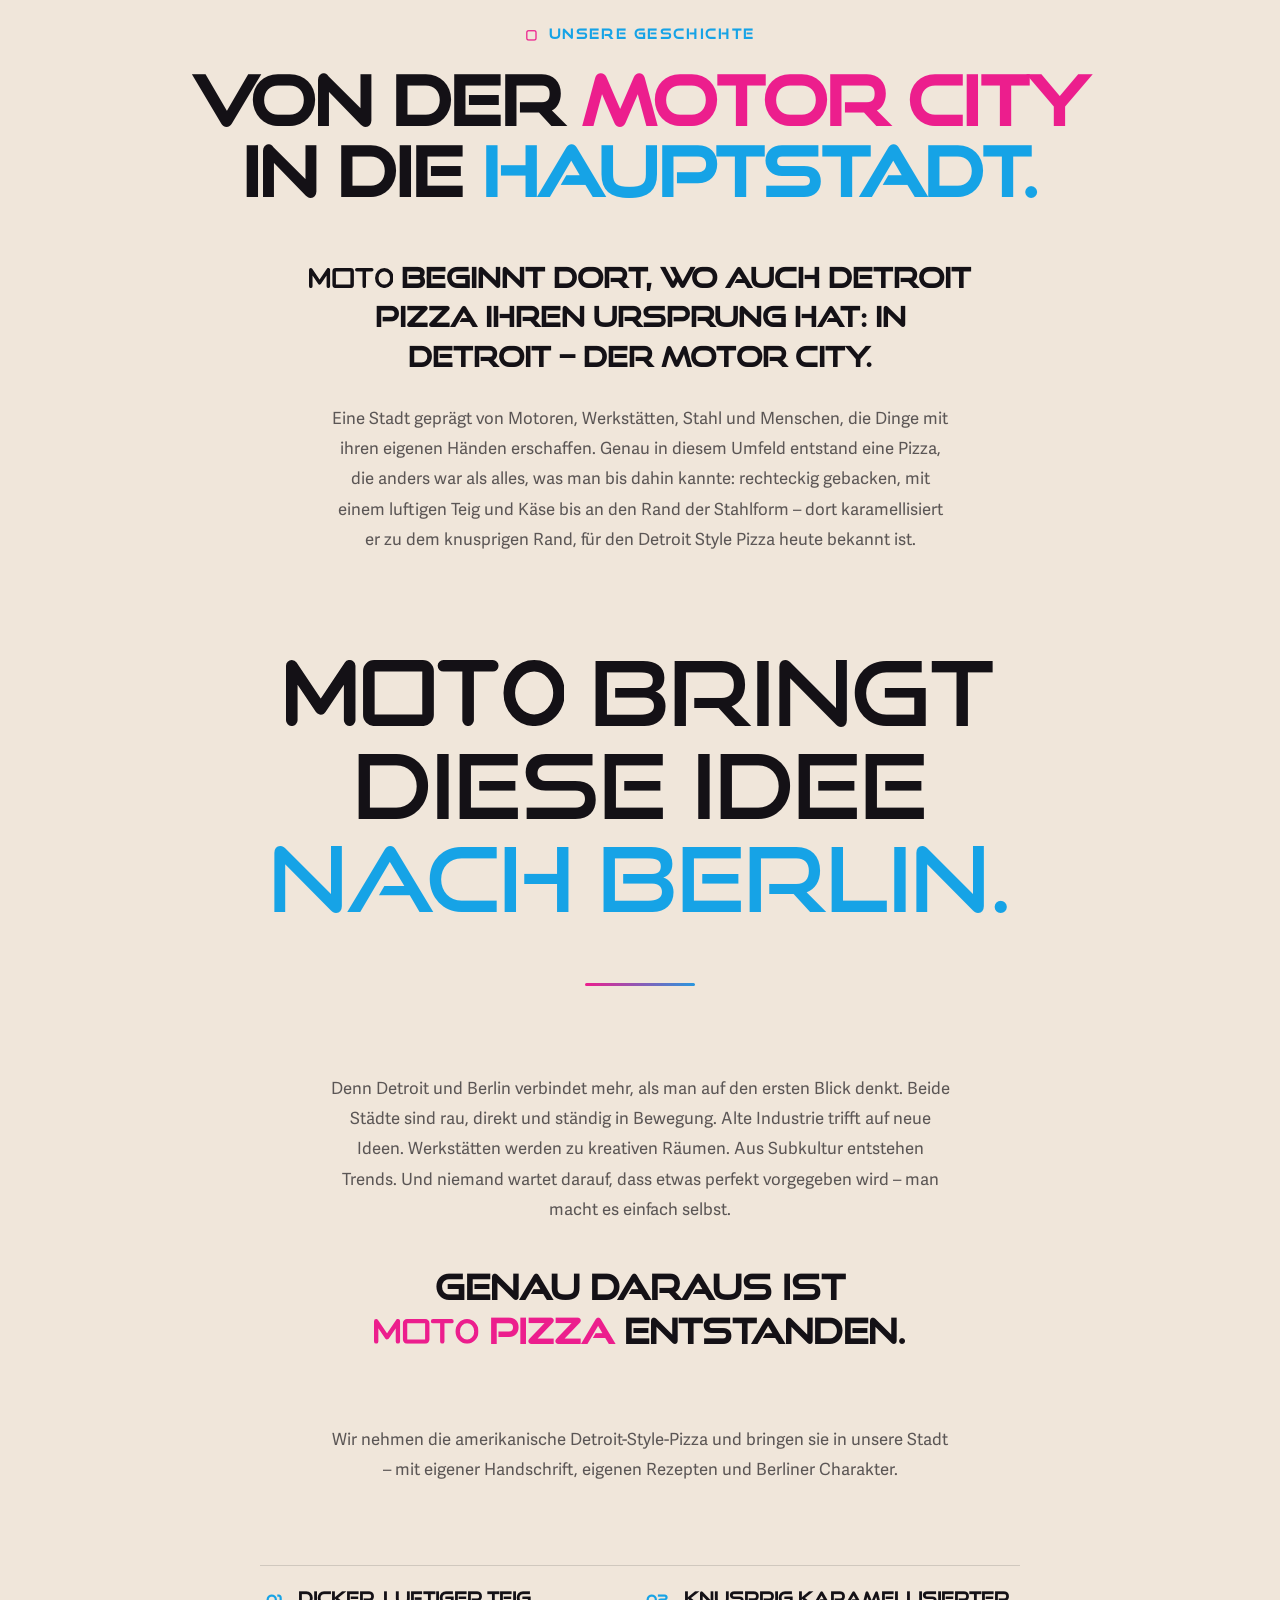
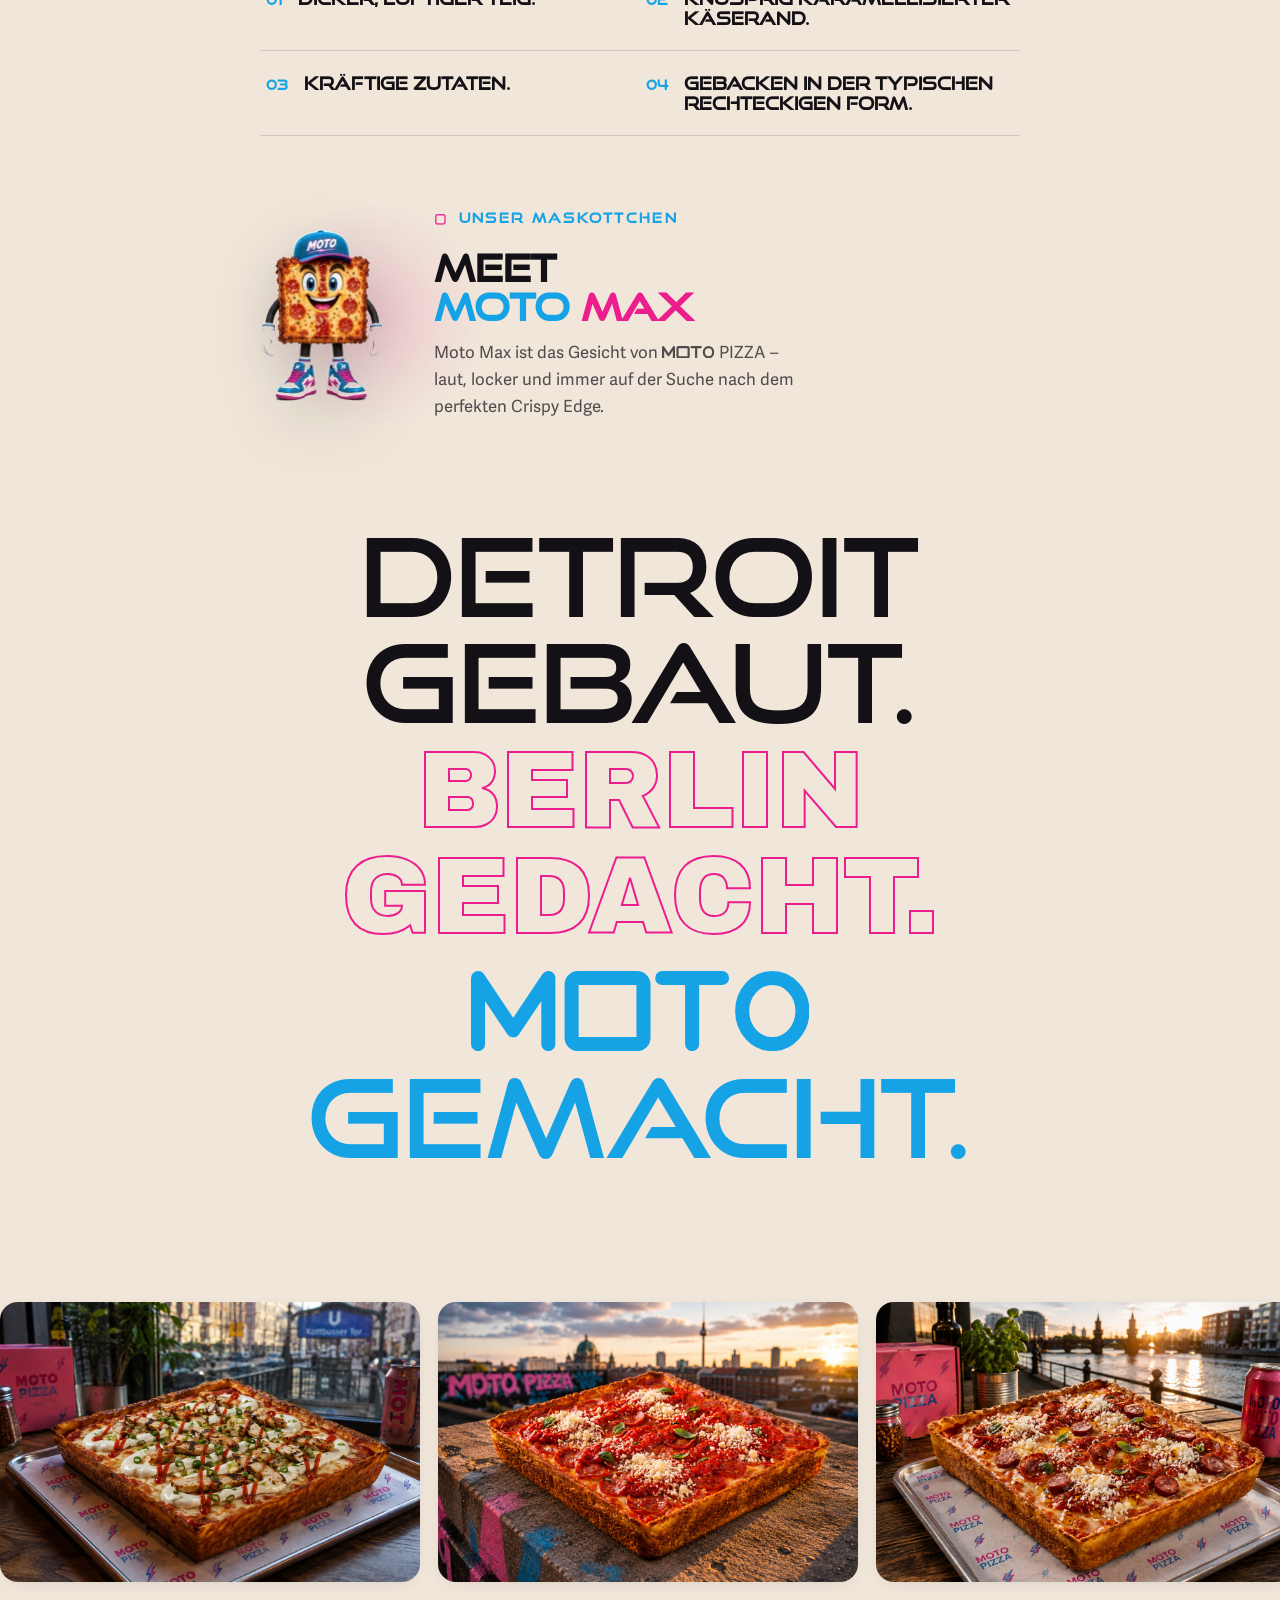
==== commit 327805a8: "MOTO DEALS durch die acht MOTO Menues ersetzt An derselben Stelle zwischen Speisekarte und Dessert s" ====
--- a/index.html
+++ b/index.html
@@ -394,37 +394,45 @@
   </section>
 
   <!-- ==========================================================================
-       MOTO DEALS
-       Limited combo offers, between the pizza section and DESSERT. The cards
-       themselves are injected by initDeals() in js/main.js from MOTO_DEALS in
-       data/menu.js — empty that list and the section hides itself.
-       ========================================================================== -->
-  <section class="deals" id="deals" data-section="deals" hidden>
-    <div class="deals__inner">
-      <div class="deals__head">
-        <p class="deals__limited reveal" data-reveal>
-          <span class="deals__limited-dot" aria-hidden="true"></span>
-          <span class="deals__limited-text">Limited Deals<span class="deals__limited-sep" aria-hidden="true">·</span>nur für kurze Zeit</span>
+       MOTO MENÜS
+       Die acht Kombi-Menüs, an derselben Stelle wie zuvor die Deals: zwischen
+       Pizza-Sektion und DESSERT. Die Karten spritzt initMenues() in
+       js/main.js aus MOTO_MENUES in data/menu.js ein — leert man die Liste,
+       blendet sich die Sektion aus.
+
+       Die acht Aktionsmotive tragen Menünummer, Namen, Inhalt und Preis
+       bereits selbst und sind der Star der Sektion. Deshalb steht daneben nur
+       eine schmale Bildunterschrift statt einer zweiten Textfassung.
+       ========================================================================== -->
+  <section class="menues" id="menues" data-section="menues" hidden>
+    <div class="menues__inner">
+      <div class="menues__head">
+        <p class="menues__eyebrow reveal" data-reveal>
+          <span class="menues__eyebrow-dot" aria-hidden="true"></span>
+          <span class="menues__eyebrow-text">Dein <svg class="moto-mark" role="img" aria-label="MOTO"><use href="#moto-wordmark"/></svg>.<span class="menues__eyebrow-sep" aria-hidden="true">·</span>Dein Menü.</span>
         </p>
-        <h2 class="section-title deals__title reveal" data-reveal data-delay="1">
-          <span class="deals__title-moto"><svg class="moto-mark" role="img" aria-label="MOTO"><use href="#moto-wordmark"/></svg></span><span class="deals__title-word">DEALS</span>
+        <h2 class="section-title menues__title reveal" data-reveal data-delay="1">
+          <span class="menues__title-moto"><svg class="moto-mark" role="img" aria-label="MOTO"><use href="#moto-wordmark"/></svg></span><span class="menues__title-word">MENÜS</span>
         </h2>
-        <p class="deals__slogan reveal" data-reveal data-delay="2">
-Wer Käse liebt, liebt <svg class="moto-mark" role="img" aria-label="MOTO"><use href="#moto-wordmark"/></svg>.</p>
-      </div>
-
-      <div class="deals__slider reveal" data-reveal data-delay="3">
-        <button class="deals__arrow deals__arrow--prev" id="dealsPrev" type="button" aria-label="Vorheriger Deal" hidden>
+        <p class="menues__slogan reveal" data-reveal data-delay="2">
+Mehr <svg class="moto-mark" role="img" aria-label="MOTO"><use href="#moto-wordmark"/></svg>. Mehr Geschmack.</p>
+      </div>
+
+      <div class="menues__slider reveal" data-reveal data-delay="3">
+        <button class="menues__arrow menues__arrow--prev" id="menuesPrev" type="button" aria-label="Vorheriges Menü" hidden>
           <svg viewBox="0 0 24 24" width="20" height="20" aria-hidden="true"><path d="M15 4l-8 8 8 8" fill="none" stroke="currentColor" stroke-width="2.4" stroke-linecap="round" stroke-linejoin="round"/></svg>
         </button>
 
-        <div class="deals__track" id="dealsTrack" tabindex="0" role="group" aria-label="MOTO Deals, horizontal scrollbar"><!-- injected by js/main.js from data/menu.js --></div>
-
-        <button class="deals__arrow deals__arrow--next" id="dealsNext" type="button" aria-label="Nächster Deal" hidden>
+        <div class="menues__track" id="menuesTrack" tabindex="0" role="group" aria-label="MOTO Menüs, horizontal scrollbar"><!-- injected by js/main.js from data/menu.js --></div>
+
+        <button class="menues__arrow menues__arrow--next" id="menuesNext" type="button" aria-label="Nächstes Menü" hidden>
           <svg viewBox="0 0 24 24" width="20" height="20" aria-hidden="true"><path d="M9 4l8 8-8 8" fill="none" stroke="currentColor" stroke-width="2.4" stroke-linecap="round" stroke-linejoin="round"/></svg>
         </button>
 
-        <div class="deals__dots" id="dealsDots" role="tablist" aria-label="Deal auswählen" hidden><!-- injected by js/main.js --></div>
+        <div class="menues__nav" id="menuesNav" hidden>
+          <p class="menues__count" id="menuesCount" aria-live="polite" aria-atomic="true"><span class="menues__count-now">01</span><span class="menues__count-sep" aria-hidden="true">/</span><span class="menues__count-all">08</span></p>
+          <div class="menues__dots" id="menuesDots" role="tablist" aria-label="Menü auswählen"><!-- injected by js/main.js --></div>
+        </div>
       </div>
     </div>
   </section>
--- a/css/style.css
+++ b/css/style.css
@@ -1190,131 +1190,129 @@
 }
 
 /* ==========================================================================
-   MOTO DEALS
-   Sits between two white sections (menu above, dessert below), so it needs
-   its own ground to read as a distinct offer block. That ground is the
-   thinnest wash of MOTO blue over white — a tint of a colour the brand
-   already owns, not a fourth colour — with rounded corners echoing .menu.
-   Everything on top is pink, blue and white.
-
-   The racing note is two dashed arcs behind the cards, the same dashed
-   language as the selector's spinning ring, at low opacity. Decoration only:
-   aria-hidden, pointer-events:none, and it never moves.
+   MOTO MENÜS
+   Steht zwischen zwei weissen Sektionen (Speisekarte oben, Dessert unten)
+   und braucht deshalb einen eigenen Grund, um als eigener Block zu lesen.
+   Dieser Grund ist derselbe hauchdünne Hauch MOTO-Blau über Weiss wie zuvor
+   bei den Deals — ein Ton einer Farbe, die die Marke schon besitzt, keine
+   vierte Farbe. Alles darüber ist Pink, Blau und Weiss.
+
+   Die acht Aktionsmotive sind der Star. Alles hier ordnet sich ihnen unter:
+   der Rahmen ist ein schlichtes weisses Blatt, die Bildunterschrift eine
+   einzige Zeile, die Dekoration bleibt hinter den Karten.
    ========================================================================== */
-.deals {
+.menues {
   position: relative;
   overflow: hidden;
   padding: 84px 0 92px;
-  /* the wash is painted over an explicit white ground: composited straight
-     onto the page's cream body it turns grey instead of blue */
+  /* der Hauch wird über einen ausdrücklich weissen Grund gelegt: direkt auf
+     den cremefarbenen Body komponiert würde er grau statt blau */
   background:
     linear-gradient(rgba(22, 163, 230, 0.06), rgba(22, 163, 230, 0.06)),
     var(--white);
 }
-.deals[hidden] { display: none; }
-@media (max-width: 640px) { .deals { padding: 62px 0 70px; } }
-
-.deals__inner {
-  position: relative; z-index: 1;
-  max-width: var(--container); margin: 0 auto;
-}
-
-/* the two arcs. Sized off the section, anchored off-canvas so only the sweep
-   shows — no element of the layout has to make room for them. */
-.deals::before,
-.deals::after {
+.menues[hidden] { display: none; }
+@media (max-width: 640px) { .menues { padding: 62px 0 70px; } }
+
+.menues__inner {
+  position: relative;
+  z-index: 1;
+  max-width: var(--container);
+  margin: 0 auto;
+}
+
+/* Die Rennnotiz sind zwei gestrichelte Bögen hinter den Karten, dieselbe
+   gestrichelte Sprache wie der drehende Ring des Selectors, bei geringer
+   Deckkraft. Reine Dekoration: aria-hidden, pointer-events:none, unbewegt. */
+.menues::before,
+.menues::after {
   content: "";
   position: absolute;
   border-radius: 50%;
+  border: 2px dashed rgba(236, 30, 141, 0.16);
   pointer-events: none;
 }
-.deals::before {
-  width: 620px; height: 620px;
-  top: -230px; right: -190px;
-  border: 2px dashed rgba(236, 30, 141, 0.16);
-}
-.deals::after {
-  width: 460px; height: 460px;
-  bottom: -220px; left: -150px;
-  border: 2px dashed rgba(22, 163, 230, 0.2);
-}
-@media (max-width: 640px) {
-  .deals::before { width: 380px; height: 380px; top: -150px; right: -140px; }
-  .deals::after { width: 300px; height: 300px; bottom: -160px; left: -110px; }
-}
-
-.deals__head {
+.menues::before {
+  width: 260px; height: 260px;
+  top: -90px; right: -90px;
+  border-color: rgba(22, 163, 230, 0.16);
+}
+.menues::after {
+  width: 220px; height: 220px;
+  bottom: -110px; left: -80px;
+}
+@media (min-width: 900px) {
+  .menues::before { width: 380px; height: 380px; top: -150px; right: -140px; }
+  .menues::after { width: 300px; height: 300px; bottom: -160px; left: -110px; }
+}
+
+.menues__head {
   padding: 0 var(--pad);
-  margin-bottom: clamp(30px, 4vw, 44px);
-}
-
-/* ---------- the limited-time flag ---------------------------------------
-   A pill in the brand pink with two speed lines running out of it — the
-   racing cue does the shouting, so the words do not have to. No exclamation
-   marks, no starburst, no "SALE": it reads as part of the branding rather
-   than as a discount sticker stuck on top. */
-.deals__limited {
-  display: inline-flex; align-items: center; gap: 9px;
-  padding: 7px 16px 7px 13px;
+  margin-bottom: clamp(28px, 3.4vw, 44px);
+}
+
+/* ---------- Eyebrow ------------------------------------------------------
+   Dieselbe Pille wie zuvor die Limited-Flagge: das Auge kennt sie an dieser
+   Stelle bereits, sie sagt nur etwas anderes. */
+.menues__eyebrow {
+  display: inline-flex; align-items: center; gap: 8px;
+  padding: 7px 15px 7px 12px;
   border-radius: 999px;
   background: var(--pink);
   color: var(--white);
   font-family: var(--font-display);
-  font-size: clamp(0.6rem, 0.84vw, 0.74rem);
-  letter-spacing: 0.16em; text-transform: uppercase;
-  white-space: nowrap;
-  margin-bottom: clamp(14px, 1.8vw, 20px);
-  box-shadow: 0 12px 26px -14px rgba(236, 30, 141, 0.9);
-}
-.deals__limited-dot {
-  width: 7px; height: 7px; border-radius: 50%; flex: none;
+  font-size: clamp(0.62rem, 1vw, 0.72rem);
+  letter-spacing: 0.14em;
+  text-transform: uppercase;
+  margin-bottom: clamp(12px, 1.6vw, 18px);
+}
+.menues__eyebrow .moto-mark { color: var(--white); }
+.menues__eyebrow-dot {
+  width: 7px; height: 7px; border-radius: 50%;
   background: var(--white);
-  box-shadow: 0 0 0 4px rgba(255, 255, 255, 0.3);
-}
-.deals__limited-sep { margin: 0 0.5em; opacity: 0.65; }
-/* the speed lines — three tapering strokes trailing the pill, drawn with a
-   repeating gradient so there is no extra markup and nothing to load */
-.deals__limited::after {
-  content: "";
-  width: clamp(18px, 2.6vw, 30px); height: 9px;
-  margin-left: 3px; flex: none;
-  background:
-    linear-gradient(to right, rgba(255,255,255,0.85), rgba(255,255,255,0)) top left / 100% 1.5px no-repeat,
-    linear-gradient(to right, rgba(255,255,255,0.6), rgba(255,255,255,0)) center left / 78% 1.5px no-repeat,
-    linear-gradient(to right, rgba(255,255,255,0.85), rgba(255,255,255,0)) bottom left / 90% 1.5px no-repeat;
-}
-@media (max-width: 640px) {
-  .deals__limited { padding: 6px 13px 6px 11px; gap: 7px; letter-spacing: 0.12em; }
-  .deals__limited-dot { width: 6px; height: 6px; box-shadow: 0 0 0 3px rgba(255, 255, 255, 0.3); }
-}
-
-/* MOTO in pink, DEALS in blue — the wordmark carries the M-O-T-O, so the
-   brand name is the logotype here exactly as it is everywhere else. */
-.deals__title { display: flex; align-items: baseline; flex-wrap: wrap; gap: 0.28em; }
-.deals__title-moto { color: var(--pink); display: inline-flex; align-items: baseline; }
-.deals__title-word { color: var(--blue); }
-
-.deals__slogan {
-  margin-top: clamp(12px, 1.6vw, 18px);
-  font-family: var(--font-display);
-  font-size: clamp(0.95rem, 1.9vw, 1.45rem);
-  letter-spacing: 0.02em; text-transform: uppercase;
-  color: var(--ink);
-}
-.deals__slogan .moto-mark { color: var(--pink); }
-
-/* ---------- the slider --------------------------------------------------
-   The track is the scroll container. Cards scroll inside it, so the page
-   itself never gains a horizontal scrollbar however narrow the viewport is.
-   scroll-padding + the matching track padding keep a snapped card aligned
-   with the section's own left edge instead of the raw container edge. */
-.deals__slider { position: relative; }
-
-.deals__track {
+  box-shadow: 0 0 0 3px rgba(255, 255, 255, 0.28);
+  flex: none;
+}
+.menues__eyebrow-sep { margin: 0 0.5em; opacity: 0.65; }
+@media (max-width: 380px) {
+  .menues__eyebrow { padding: 6px 13px 6px 11px; gap: 7px; letter-spacing: 0.12em; }
+  .menues__eyebrow-dot { width: 6px; height: 6px; box-shadow: 0 0 0 3px rgba(255, 255, 255, 0.3); }
+}
+
+.menues__title { display: flex; align-items: baseline; flex-wrap: wrap; gap: 0.28em; }
+.menues__title-moto { color: var(--pink); display: inline-flex; align-items: baseline; }
+.menues__title-word { color: var(--blue); }
+
+.menues__slogan {
+  margin-top: clamp(10px, 1.4vw, 16px);
+  max-width: 46ch;
+  font-size: clamp(1rem, 1.5vw, 1.15rem);
+  color: rgba(20, 17, 22, 0.72);
+}
+.menues__slogan .moto-mark { color: var(--pink); }
+
+/* ---------- die Bahn -----------------------------------------------------
+   Die Bahn ist der Scrollcontainer. Die Karten scrollen darin, die Seite
+   selbst kann deshalb nie eine Querscrollbar bekommen, wie schmal der
+   Viewport auch wird.
+
+   Anders als bei den Deals rasten die Karten MITTIG ein: ein Menü ist ein
+   ganzes Werbemotiv und bekommt die Bühne für sich. Das seitliche Polster
+   ist deshalb genau so breit, dass auch die erste und die letzte Karte in
+   die Mitte fahren können — ohne dieses Polster bliebe die erste Karte links
+   kleben und der Fokus wäre gelogen. */
+.menues__slider { position: relative; }
+
+.menues__track {
+  /* Absolut, nicht in Prozent: das mittige Polster wird AUS dieser Breite
+     berechnet, und eine Prozentangabe würde sich gegen die dadurch bereits
+     verkleinerte Innenbreite auflösen — die Karte schrumpfte sich selbst. */
+  --karte: 72vw;
   display: flex;
-  gap: clamp(14px, 2vw, 24px);
-  padding: 6px var(--pad) 10px;
-  scroll-padding-left: var(--pad);
+  align-items: stretch;
+  gap: clamp(14px, 2vw, 26px);
+  padding-block: 6px 10px;
+  padding-inline: max(var(--pad), calc((100% - var(--karte)) / 2));
   overflow-x: auto;
   overflow-y: hidden;
   scroll-snap-type: x mandatory;
@@ -1323,127 +1321,158 @@
   scrollbar-width: none;
   outline: none;
 }
-.deals__track::-webkit-scrollbar { display: none; }
-.deals__track.is-dragging { cursor: grabbing; scroll-snap-type: none; }
-.deals__track:focus-visible { outline: 2px solid var(--blue); outline-offset: 2px; border-radius: 8px; }
-
-/* one card at a time on a phone with the next one clearly peeking, two on a
-   tablet, all three at once from the point they fit without shrinking the
-   photo — the picture is the point of the card, so it never gets squeezed */
-.deal-card {
-  flex: 0 0 82%;
-  scroll-snap-align: start;
+.menues__track::-webkit-scrollbar { display: none; }
+.menues__track.is-dragging { cursor: grabbing; scroll-snap-type: none; }
+.menues__track:focus-visible { outline: 2px solid var(--blue); outline-offset: 2px; border-radius: 8px; }
+
+/* Ein Menü im Fokus, der Nachbar schaut an. Auf dem Telefon reicht der
+   Anschnitt, um den Swipe erklärungsfrei anzubieten; ab Tablet wird die
+   Karte breiter, damit die Preise und Produktzeilen im Motiv lesbar bleiben,
+   ohne dass sie die Bühne verliert. */
+@media (min-width: 620px)  { .menues__track { --karte: min(58vw, 470px); } }
+@media (min-width: 900px)  { .menues__track { --karte: min(56vw, 560px); } }
+@media (min-width: 1180px) { .menues__track { --karte: min(48vw, 680px); } }
+
+.menue-card {
+  flex: 0 0 var(--karte);
+  scroll-snap-align: center;
   min-width: 0;
   display: flex; flex-direction: column;
   background: var(--white);
   border-radius: var(--radius);
   overflow: hidden;
   box-shadow: 0 22px 44px -28px rgba(20, 17, 22, 0.45);
-}
-@media (min-width: 620px)  { .deal-card { flex-basis: 54%; } }
-@media (min-width: 900px)  { .deal-card { flex-basis: 40%; } }
-@media (min-width: 1180px) { .deal-card { flex-basis: calc((100% - 2 * clamp(14px, 2vw, 24px)) / 3); } }
-
-/* the photo sits on the same blue wash as the section, so the product's own
-   white cut-out has a ground instead of dissolving into the card */
-.deal-card__media {
+  transition: transform 0.45s var(--ease), box-shadow 0.45s var(--ease), opacity 0.45s var(--ease);
+}
+/* die Fokuskarte tritt einen Schritt vor — leicht genug, dass beim Wechsel
+   nichts springt, deutlich genug, dass klar ist, welches Menü gemeint ist */
+@media (min-width: 900px) {
+  .menue-card { transform: scale(0.94); opacity: 0.72; }
+  .menue-card.is-active { transform: scale(1); opacity: 1; box-shadow: 0 30px 60px -30px rgba(20, 17, 22, 0.5); }
+  .menues__track.is-dragging .menue-card { transition: none; }
+}
+
+/* Das Motiv trägt Logo, Menünummer, Produkte, Texte und Preis bereits in
+   sich. Es darf deshalb NIE beschnitten werden: die Breite gibt die Karte
+   vor, die Höhe folgt dem Seitenverhältnis des Bildes. Damit ist jedes Motiv
+   vollständig sichtbar und keines verzerrt — auch Menü 7, das als einziges
+   nicht quadratisch ist. */
+.menue-card__media {
   background: rgba(22, 163, 230, 0.07);
-  border-bottom: 1px dashed rgba(22, 163, 230, 0.28);
-  aspect-ratio: 3 / 2;
-  display: flex; align-items: center; justify-content: center;
-  padding: 10px;
-}
-.deal-card__media img {
-  width: 100%; height: 100%;
-  object-fit: contain;      /* full slice and full can, never cropped */
+  display: block;
+}
+.menue-card__media img {
+  display: block;
+  width: 100%;
+  height: auto;             /* kein Zuschnitt, keine Verzerrung */
   -webkit-user-drag: none;
   user-select: none;
 }
 
-.deal-card__body {
-  display: flex; flex-direction: column;
-  flex: 1;
-  padding: clamp(18px, 2.2vw, 26px) clamp(16px, 2vw, 24px) clamp(18px, 2.2vw, 24px);
-}
-.deal-card__name {
+/* Eine einzige schmale Zeile. Alles Weitere steht bereits im Motiv, und ein
+   zweites Mal danebengeschrieben würde die Sektion nur zustellen.
+   margin-top:auto setzt die Zeile bei allen Karten auf dieselbe Grundlinie,
+   auch wenn ein Motiv wie Menü 7 flacher ist als die übrigen. */
+.menue-card__caption {
+  margin-top: auto;
+  display: flex; align-items: baseline; flex-wrap: wrap;
+  gap: 6px 10px;
+  padding: clamp(13px, 1.6vw, 18px) clamp(14px, 1.8vw, 22px);
+  border-top: 1px dashed rgba(22, 163, 230, 0.28);
+}
+.menue-card__nr {
   font-family: var(--font-display); text-transform: uppercase;
-  font-size: clamp(1.05rem, 1.7vw, 1.4rem);
-  line-height: 1.1; letter-spacing: 0.01em;
+  font-size: clamp(0.6rem, 0.9vw, 0.7rem);
+  letter-spacing: 0.14em;
+  color: var(--blue);
+  flex: none;
+}
+.menue-card__name {
+  font-family: var(--font-display); text-transform: uppercase;
+  font-size: clamp(0.95rem, 1.4vw, 1.2rem);
+  line-height: 1.1;
   color: var(--ink);
-  margin-bottom: clamp(10px, 1.3vw, 14px);
-}
-.deal-card__items {
-  list-style: none;
-  display: flex; flex-direction: column; gap: 5px;
-  margin-bottom: clamp(14px, 1.8vw, 20px);
-}
-.deal-card__items li {
-  position: relative;
-  padding-left: 16px;
-  font-size: clamp(0.86rem, 1.05vw, 0.95rem);
-  line-height: 1.45;
-  color: rgba(20, 17, 22, 0.7);
-}
-/* a short pink dash instead of a bullet — same racing shorthand as the rest
-   of the section, and it lines the two rows up on their own left edge */
-.deal-card__items li::before {
-  content: "";
-  position: absolute; left: 0; top: 0.66em;
-  width: 9px; height: 2px;
-  background: var(--pink);
-  border-radius: 1px;
-}
-/* the price is the loudest thing on the card, and it is pushed to the
-   bottom so all three read on one line however long the item list gets */
-.deal-card__price {
-  margin-top: auto;
+}
+.menue-card__name .moto-mark { color: var(--pink); }
+.menue-card__stil {
+  font-size: clamp(0.72rem, 0.95vw, 0.82rem);
+  color: rgba(20, 17, 22, 0.55);
+  flex: 1 1 auto;
+}
+.menue-card__price {
+  margin-left: auto;
+  flex: none;
   font-family: var(--font-display);
-  font-size: clamp(1.7rem, 3vw, 2.3rem);
+  font-size: clamp(1.05rem, 1.7vw, 1.35rem);
   line-height: 1;
   color: var(--pink);
-}
-
-/* ---------- slider controls ---------------------------------------------
-   Both are hidden by js/main.js whenever the track does not overflow. */
-.deals__arrow[hidden], .deals__dots[hidden] { display: none; }
-
-.deals__arrow {
-  position: absolute; top: calc(50% - 46px); z-index: 3;
-  transform: translateY(-50%);
+  white-space: nowrap;
+}
+.menue-card__ab {
+  font-size: 0.6em;
+  letter-spacing: 0.1em;
+  text-transform: uppercase;
+  color: rgba(20, 17, 22, 0.5);
+}
+
+/* ---------- Bedienelemente ----------------------------------------------
+   Beide werden von js/main.js ausgeblendet, sobald die Bahn nicht überläuft. */
+.menues__arrow[hidden], .menues__nav[hidden] { display: none; }
+
+.menues__arrow {
+  position: absolute; top: 42%; transform: translateY(-50%);
+  z-index: 2;
   width: 46px; height: 46px;
+  display: flex; align-items: center; justify-content: center;
   border-radius: 50%;
+  background: var(--white);
+  color: var(--ink);
+  box-shadow: 0 12px 26px -12px rgba(20, 17, 22, 0.45);
+  cursor: pointer;
+  transition: background 0.25s var(--ease), color 0.25s var(--ease), transform 0.25s var(--ease), opacity 0.25s var(--ease);
+}
+.menues__arrow--prev { left: calc(var(--pad) - 23px); }
+.menues__arrow--next { right: calc(var(--pad) - 23px); }
+.menues__arrow:hover { background: var(--blue); color: var(--white); }
+.menues__arrow:active { transform: translateY(-50%) scale(0.9); }
+.menues__arrow:disabled { opacity: 0; pointer-events: none; }
+.menues__arrow:focus-visible { outline: 2px solid var(--blue); outline-offset: 3px; }
+@media (max-width: 767px) { .menues__arrow { display: none; } }
+
+/* Zähler und Punkte teilen sich eine Zeile: die Zahl sagt genau, wo man
+   steht, die Punkte machen jedes Menü direkt anspringbar. */
+.menues__nav {
   display: flex; align-items: center; justify-content: center;
-  background: var(--white);
-  color: var(--blue);
-  box-shadow: 0 14px 28px -14px rgba(20, 17, 22, 0.5);
-  transition: background 0.25s var(--ease), color 0.25s var(--ease),
-              transform 0.2s var(--ease), opacity 0.25s var(--ease);
-}
-.deals__arrow--prev { left: calc(var(--pad) - 23px); }
-.deals__arrow--next { right: calc(var(--pad) - 23px); }
-.deals__arrow:hover { background: var(--blue); color: var(--white); }
-.deals__arrow:active { transform: translateY(-50%) scale(0.9); }
-.deals__arrow:disabled { opacity: 0; pointer-events: none; }
-.deals__arrow:focus-visible { outline: 2px solid var(--blue); outline-offset: 3px; }
-@media (max-width: 767px) { .deals__arrow { display: none; } }
-
-.deals__dots {
+  gap: clamp(14px, 2vw, 22px);
+  margin-top: clamp(16px, 2vw, 22px);
+  padding: 0 var(--pad);
+}
+.menues__count {
+  display: inline-flex; align-items: baseline; gap: 4px;
+  font-family: var(--font-display);
+  font-size: clamp(0.78rem, 1.1vw, 0.9rem);
+  letter-spacing: 0.08em;
+  color: rgba(20, 17, 22, 0.45);
+  font-variant-numeric: tabular-nums;
+}
+.menues__count-now { color: var(--pink); }
+.menues__count-sep { opacity: 0.5; }
+
+.menues__dots {
   display: flex; justify-content: center; align-items: center;
   gap: 9px;
-  margin-top: clamp(16px, 2vw, 22px);
-  padding: 0 var(--pad);
-}
-.deals__dot {
+}
+.menues__dot {
   width: 8px; height: 8px; border-radius: 50%;
   background: rgba(20, 17, 22, 0.18);
   transition: background 0.25s var(--ease), transform 0.25s var(--ease);
   cursor: pointer;
 }
-.deals__dot.is-active { background: var(--pink); transform: scale(1.35); }
-.deals__dot:focus-visible { outline: 2px solid var(--blue); outline-offset: 3px; }
+.menues__dot.is-active { background: var(--pink); transform: scale(1.35); }
+.menues__dot:focus-visible { outline: 2px solid var(--blue); outline-offset: 3px; }
 @media (prefers-reduced-motion: reduce) {
-  .deals__dot, .deals__arrow { transition: none; }
-  .deals__dot.is-active { transform: none; }
+  .menues__dot, .menues__arrow, .menue-card { transition: none; }
+  .menues__dot.is-active { transform: none; }
 }
 
 /* ==========================================================================
